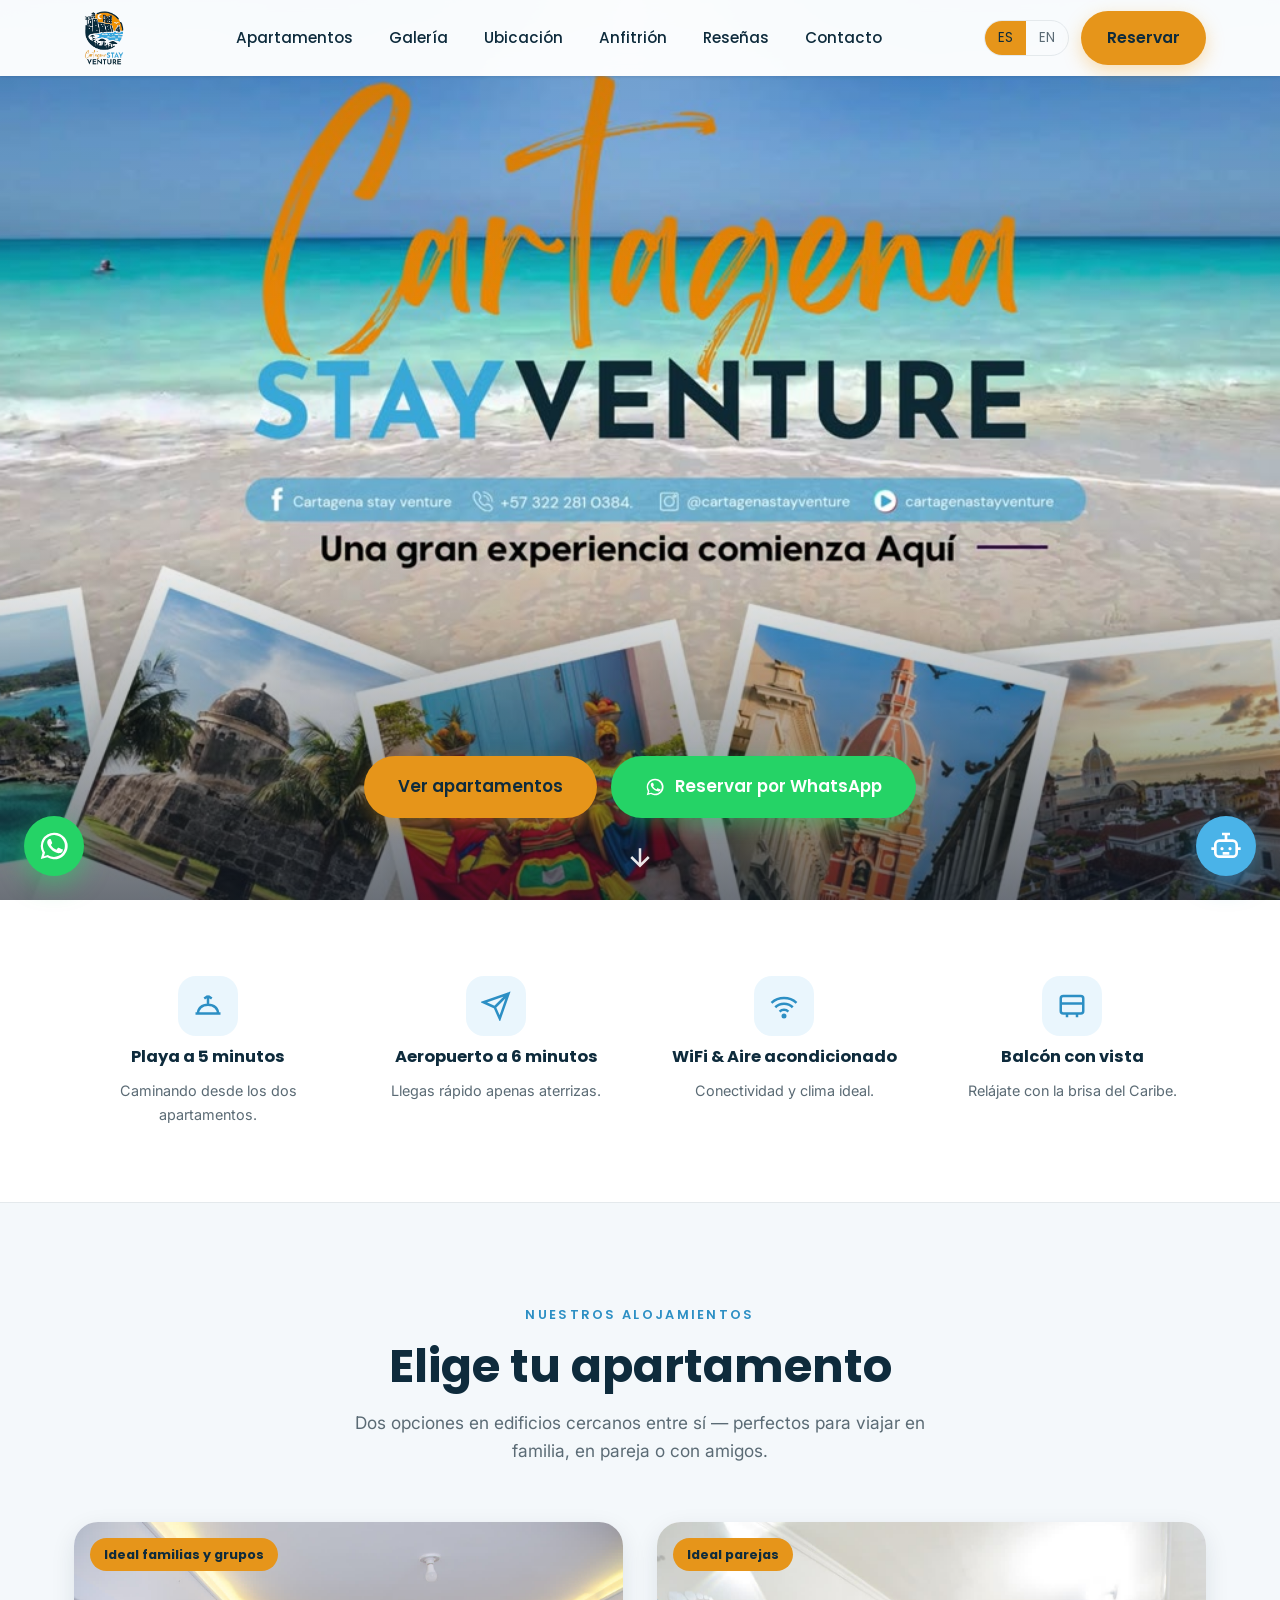
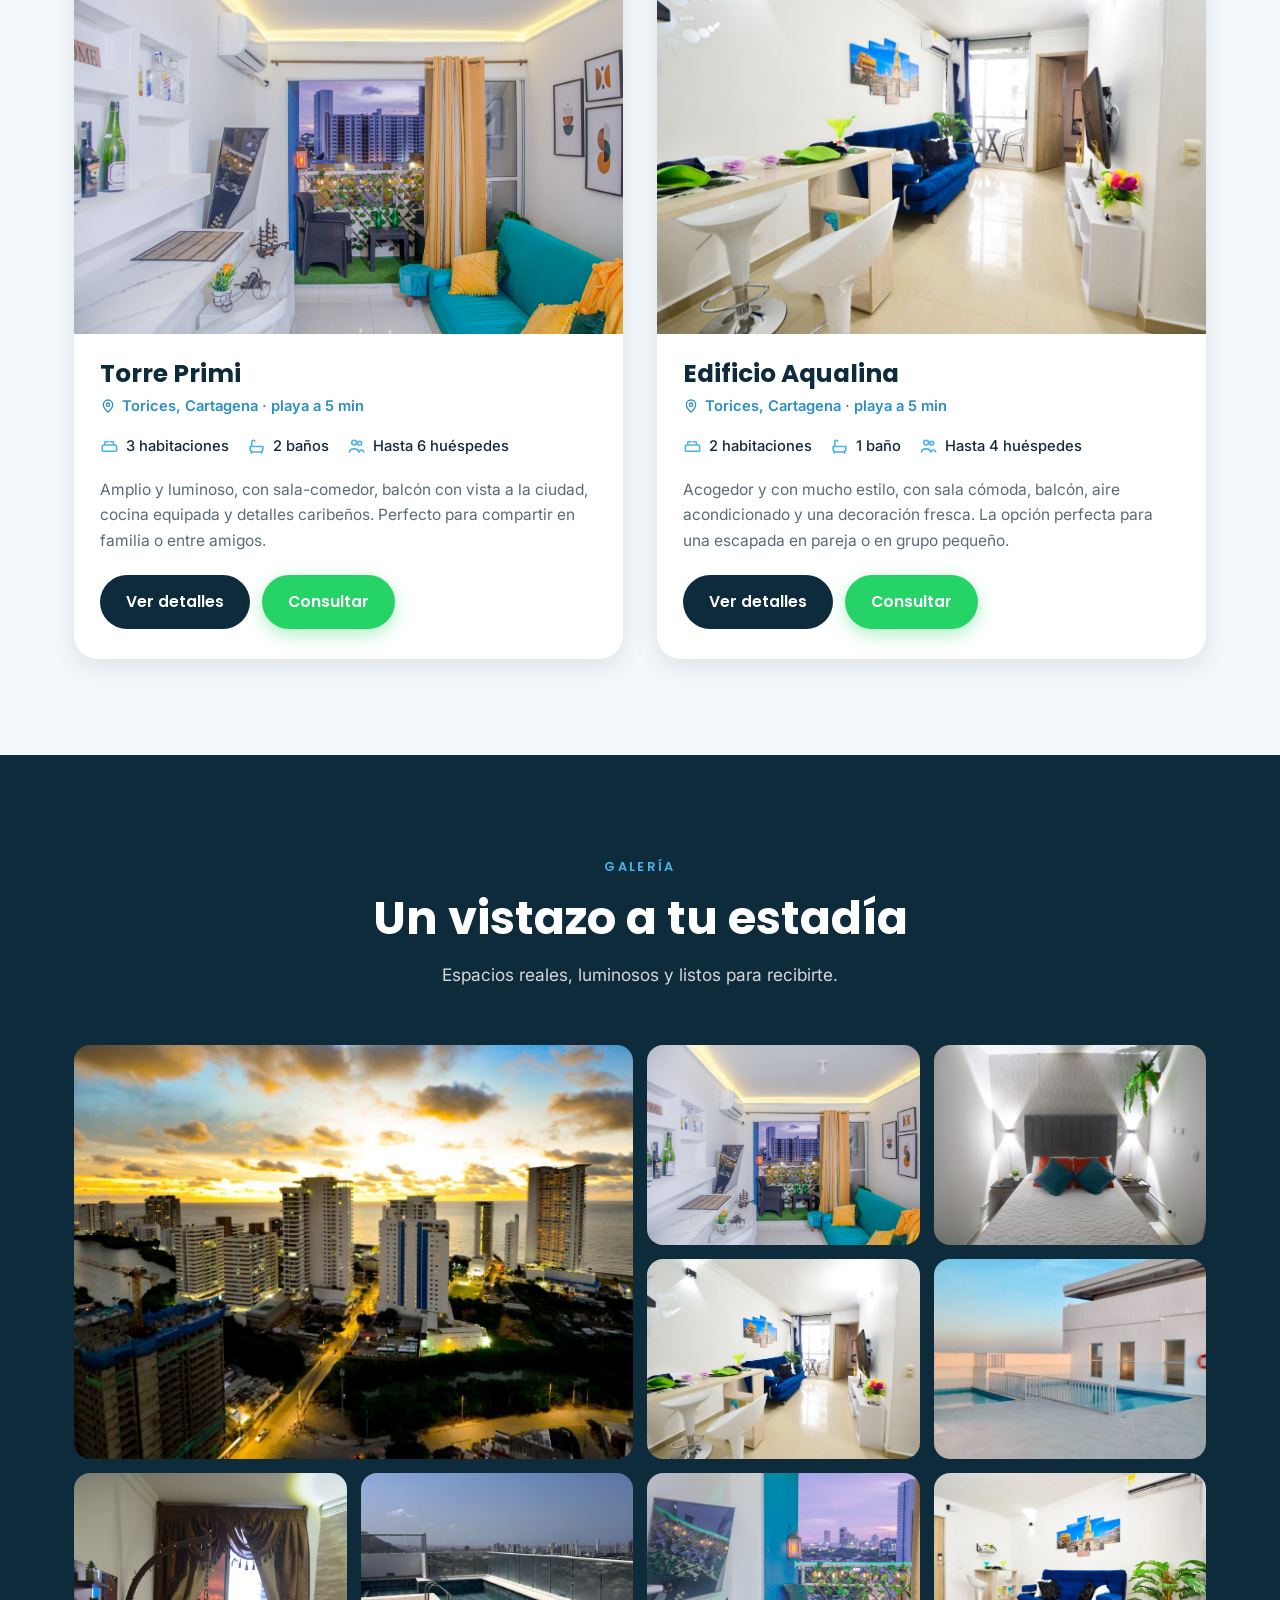
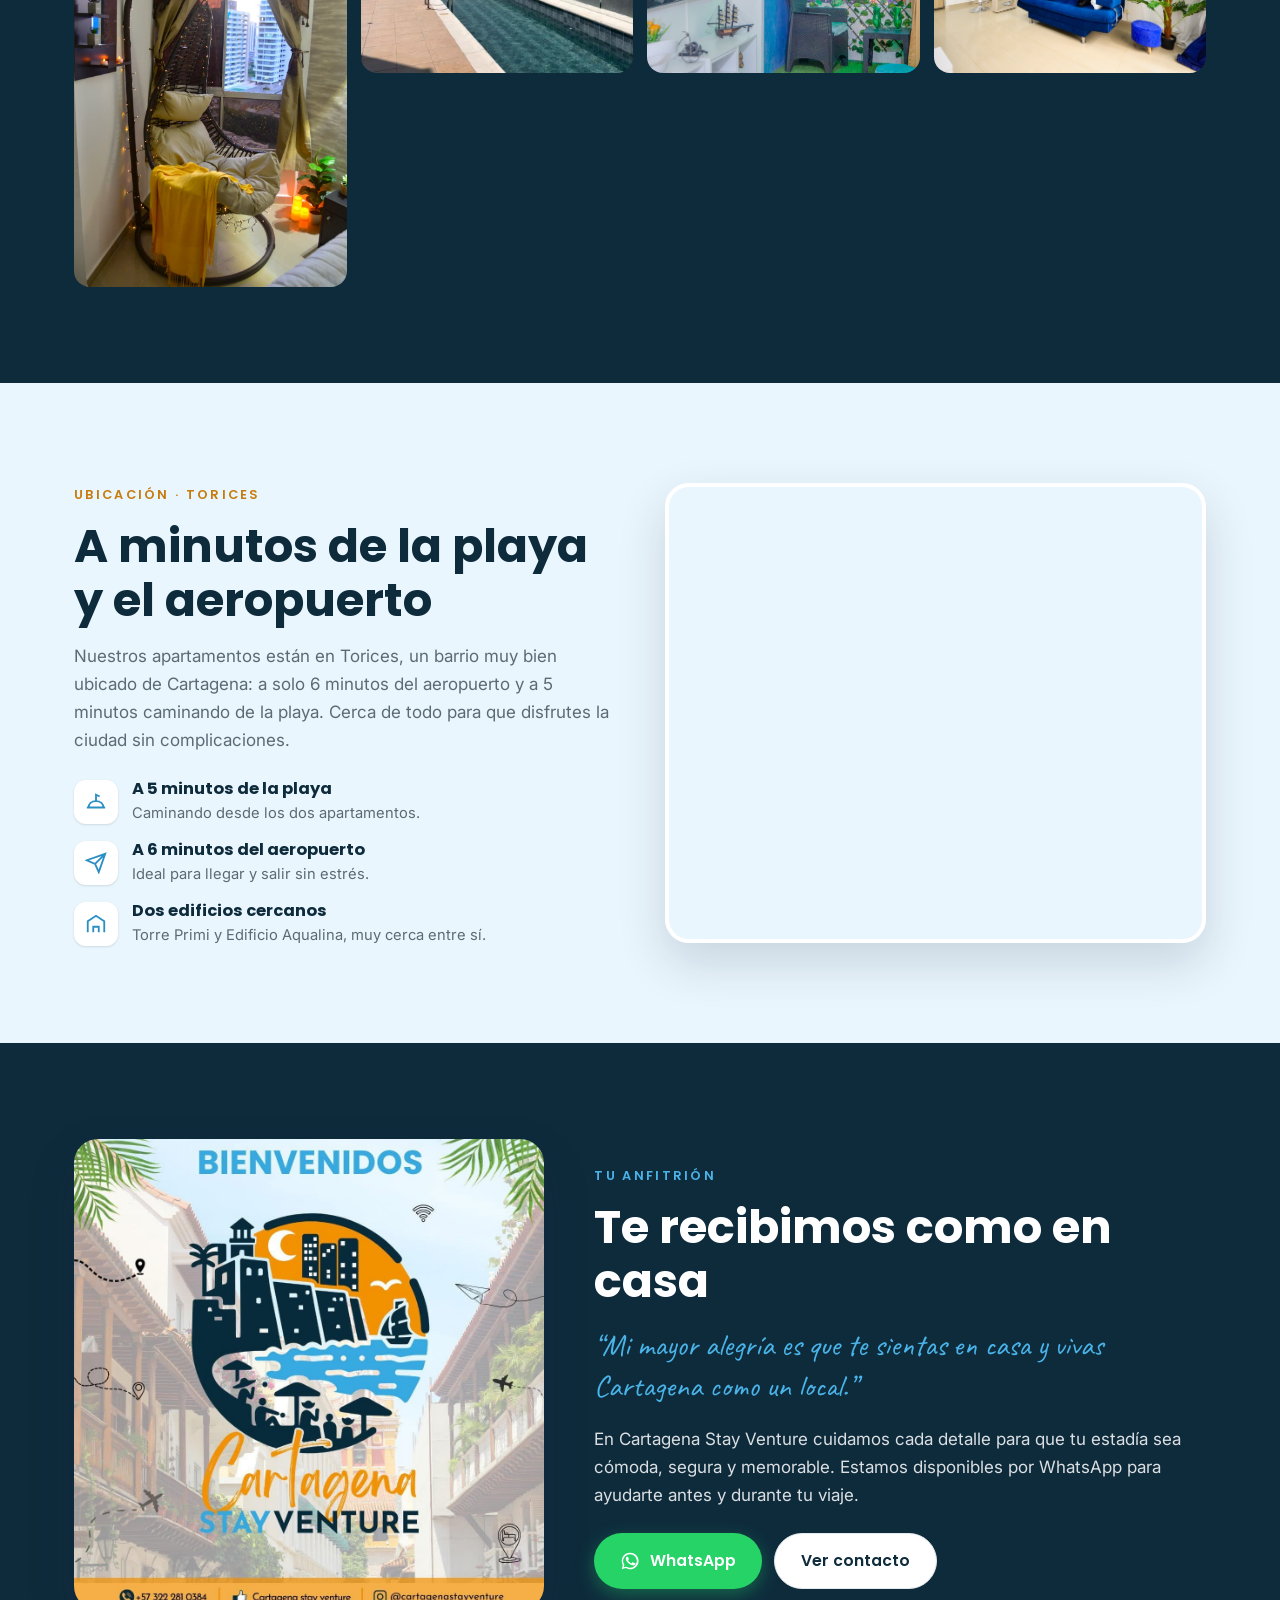
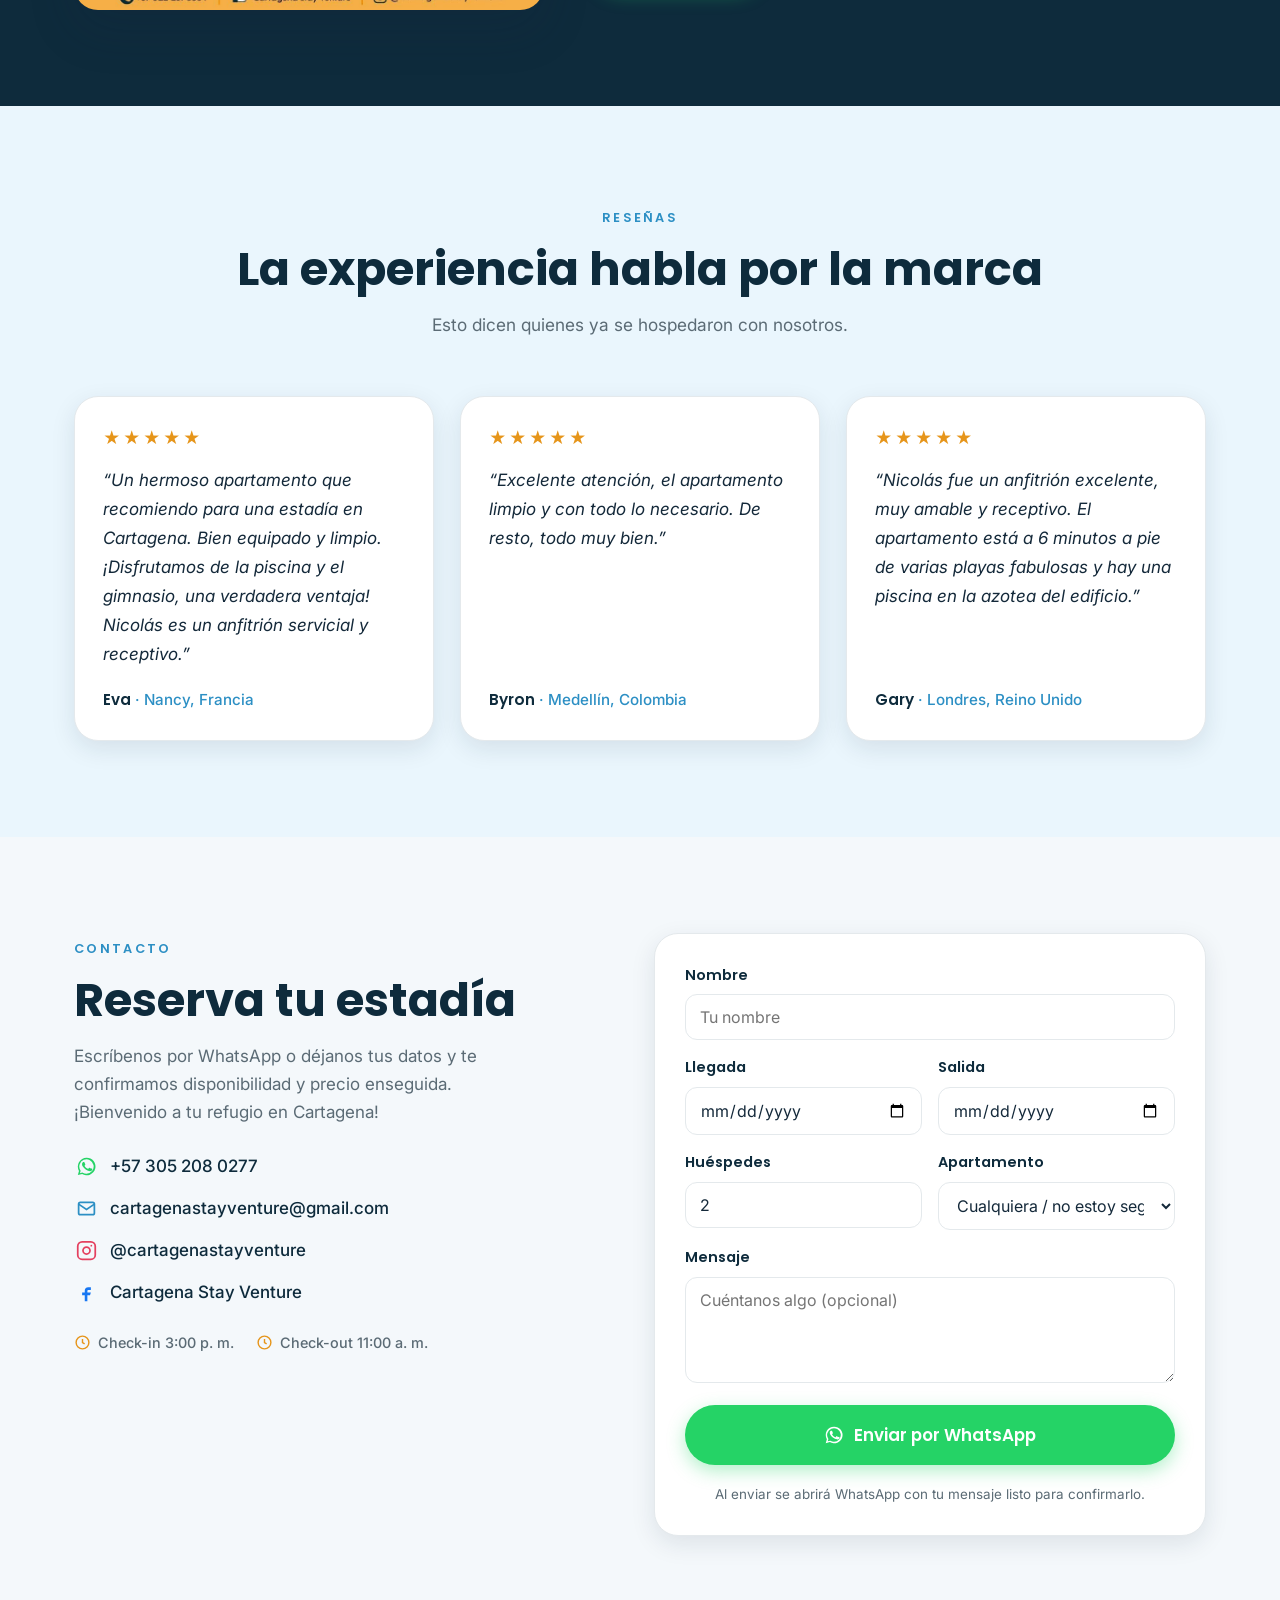
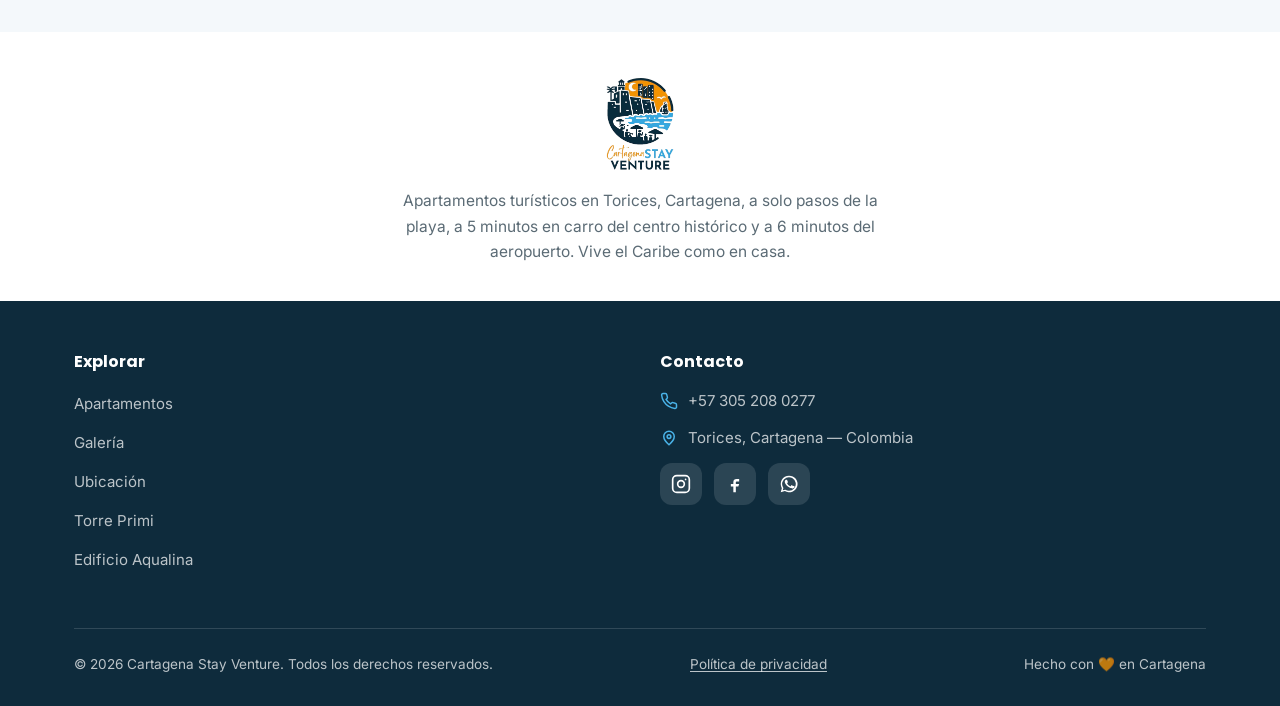
==== index.html @ e450a33a "Footer: texto de marca actualizado - "a solo pasos de la playa" (antes "a 5 minutos de la playa"). -" ====
<!DOCTYPE html>
<html lang="es">
<head>
  <meta charset="UTF-8" />
  <meta name="viewport" content="width=device-width, initial-scale=1.0" />
  <title>Cartagena Stay Venture · Apartamentos en Torices, Cartagena</title>
  <meta name="description" content="Apartamentos turísticos en Torices, Cartagena, a 5 minutos de la playa y a 6 del aeropuerto. Reserva directa con Cartagena Stay Venture." />
  <link rel="icon" type="image/png" href="assets/img/logo.png" />
  <link rel="preconnect" href="https://fonts.googleapis.com" />
  <link rel="preconnect" href="https://fonts.gstatic.com" crossorigin />
  <link href="https://fonts.googleapis.com/css2?family=Poppins:wght@400;500;600;700;800&family=Inter:wght@400;500;600&family=Caveat:wght@600;700&display=swap" rel="stylesheet" />
  <link rel="stylesheet" href="assets/css/styles.css" />
</head>
<body>

  <!-- ============ HEADER ============ -->
  <header class="header">
    <div class="container header__inner">
      <a href="index.html" class="brand" aria-label="Cartagena Stay Venture">
        <img src="assets/img/logo.png" alt="Cartagena Stay Venture" />
      </a>

      <nav class="nav" aria-label="Principal">
        <a href="#apartamentos" data-es="Apartamentos" data-en="Apartments">Apartamentos</a>
        <a href="#galeria" data-es="Galería" data-en="Gallery">Galería</a>
        <a href="#ubicacion" data-es="Ubicación" data-en="Location">Ubicación</a>
        <a href="#anfitriona" data-es="Anfitrión" data-en="Host">Anfitrión</a>
        <a href="#resenas" data-es="Reseñas" data-en="Reviews">Reseñas</a>
        <a href="#contacto" data-es="Contacto" data-en="Contact">Contacto</a>
      </nav>

      <div class="header-actions">
        <div class="lang" role="group" aria-label="Idioma">
          <button data-lang="es">ES</button>
          <button data-lang="en">EN</button>
        </div>
        <a class="btn btn--primary" href="https://wa.me/573052080277?text=Hola%20Cartagena%20Stay%20Venture!%20Quiero%20informacion%20sobre%20disponibilidad%20y%20precios." target="_blank" rel="noopener" data-es="Reservar" data-en="Book now">Reservar</a>
        <button class="burger" aria-label="Menú"><span></span><span></span><span></span></button>
      </div>
    </div>
  </header>

  <!-- ============ HERO ============ -->
  <section class="hero" id="inicio">
    <div class="hero__bg">
      <video class="hero__video" autoplay muted loop playsinline preload="auto" poster="assets/img/hero-poster.jpg">
        <source src="assets/video/hero.mp4" type="video/mp4" />
      </video>
    </div>
    <div class="hero__overlay"></div>
    <div class="container hero__content">
      <h1 class="sr-only" data-es="Cartagena Stay Venture — apartamentos en Torices, Cartagena, a minutos de la playa y del aeropuerto" data-en="Cartagena Stay Venture — apartments in Torices, Cartagena, minutes from the beach and airport">Cartagena Stay Venture — apartamentos en Torices, Cartagena, a minutos de la playa y del aeropuerto</h1>
      <div class="hero__cta">
        <a class="btn btn--primary btn--lg" href="#apartamentos" data-es="Ver apartamentos" data-en="See apartments">Ver apartamentos</a>
        <a class="btn btn--wa btn--lg" href="https://wa.me/573052080277?text=Hola%20Cartagena%20Stay%20Venture!%20Quiero%20informacion%20sobre%20disponibilidad%20y%20precios." target="_blank" rel="noopener">
          <svg viewBox="0 0 24 24" fill="currentColor"><path d="M12 2a10 10 0 0 0-8.6 15l-1.3 4.8 4.9-1.3A10 10 0 1 0 12 2zm0 18.2c-1.5 0-3-.4-4.3-1.2l-.3-.2-2.9.8.8-2.8-.2-.3A8.2 8.2 0 1 1 12 20.2zM17.5 14.4c-.3-.2-1.7-.9-2-1-.3-.1-.5-.2-.6.1-.2.3-.7.9-.8 1.1-.2.2-.3.2-.6.1-1.6-.8-2.6-1.4-3.7-3.2-.3-.5.3-.5.8-1.5.1-.2 0-.3 0-.5s-.6-1.6-.9-2.2c-.2-.5-.4-.5-.6-.5h-.5c-.2 0-.5.1-.7.3-.3.3-1 .9-1 2.3s1 2.7 1.2 2.9c.1.2 2 3.1 5 4.3 1.8.8 2.5.8 3.4.7.5-.1 1.7-.7 1.9-1.4.2-.6.2-1.2.2-1.3-.1-.2-.3-.3-.6-.4z"/></svg>
          <span data-es="Reservar por WhatsApp" data-en="Book on WhatsApp">Reservar por WhatsApp</span></a>
      </div>
    </div>
    <a href="#experiencia" class="hero__scroll" aria-label="Bajar">
      <svg viewBox="0 0 24 24" width="30" height="30" fill="none" stroke="currentColor" stroke-width="2"><path d="M12 5v14M19 12l-7 7-7-7"/></svg>
    </a>
  </section>

  <!-- ============ FEATURES ============ -->
  <section class="features section--tight" id="experiencia">
    <div class="container">
      <div class="features__grid">
        <div class="feature" data-reveal="left">
          <div class="feature__icon"><svg viewBox="0 0 24 24" fill="none" stroke="currentColor" stroke-width="2"><path d="M2 18h20M4 18c0-4 3-7 8-7s8 3 8 7M12 11V4M12 4l3 2M12 4L9 6"/></svg></div>
          <h3 data-es="Playa a 5 minutos" data-en="Beach in 5 minutes">Playa a 5 minutos</h3>
          <p data-es="Caminando desde los dos apartamentos." data-en="Walking from both apartments.">Caminando desde los dos apartamentos.</p>
        </div>
        <div class="feature" data-reveal="right">
          <div class="feature__icon"><svg viewBox="0 0 24 24" fill="none" stroke="currentColor" stroke-width="2"><path d="M22 2 11 13M22 2l-7 20-4-9-9-4 20-7z"/></svg></div>
          <h3 data-es="Aeropuerto a 6 minutos" data-en="Airport in 6 minutes">Aeropuerto a 6 minutos</h3>
          <p data-es="Llegas rápido apenas aterrizas." data-en="Get here fast as soon as you land.">Llegas rápido apenas aterrizas.</p>
        </div>
        <div class="feature" data-reveal="left">
          <div class="feature__icon"><svg viewBox="0 0 24 24" fill="none" stroke="currentColor" stroke-width="2"><path d="M5 13a10 10 0 0 1 14 0M8.5 16.5a5 5 0 0 1 7 0M2 9.5a15 15 0 0 1 20 0"/><circle cx="12" cy="20" r="1" fill="currentColor"/></svg></div>
          <h3 data-es="WiFi & Aire acondicionado" data-en="WiFi & Air conditioning">WiFi & Aire acondicionado</h3>
          <p data-es="Conectividad y clima ideal." data-en="Fast internet and cool comfort.">Conectividad y clima ideal.</p>
        </div>
        <div class="feature" data-reveal="right">
          <div class="feature__icon"><svg viewBox="0 0 24 24" fill="none" stroke="currentColor" stroke-width="2"><rect x="3" y="4" width="18" height="14" rx="2"/><path d="M3 10h18M8 18v3M16 18v3"/></svg></div>
          <h3 data-es="Balcón con vista" data-en="Balcony with a view">Balcón con vista</h3>
          <p data-es="Relájate con la brisa del Caribe." data-en="Relax with the Caribbean breeze.">Relájate con la brisa del Caribe.</p>
        </div>
      </div>
    </div>
  </section>

  <!-- ============ APARTMENTS ============ -->
  <section class="apartments section" id="apartamentos">
    <div class="container">
      <div class="section-head center" data-reveal>
        <span class="eyebrow" data-es="Nuestros alojamientos" data-en="Our stays">Nuestros alojamientos</span>
        <h2 class="section-title" data-es="Elige tu apartamento" data-en="Choose your apartment">Elige tu apartamento</h2>
        <p class="section-sub" data-es="Dos opciones en edificios cercanos entre sí — perfectos para viajar en familia, en pareja o con amigos." data-en="Two options in nearby buildings — perfect for families, couples or groups of friends.">Dos opciones en edificios cercanos entre sí — perfectos para viajar en familia, en pareja o con amigos.</p>
      </div>

      <div class="apts-grid">
        <!-- Apartment 1 -->
        <article class="apt-card" data-reveal="left">
          <div class="apt-card__media">
            <span class="apt-card__tag" data-es="Ideal familias y grupos" data-en="Great for families & groups">Ideal familias y grupos</span>
            <img src="assets/img/primi/primi-04.jpg" alt="Torre Primi - sala" />
          </div>
          <div class="apt-card__body">
            <h3>Torre Primi</h3>
            <div class="apt-card__loc"><svg viewBox="0 0 24 24" fill="none" stroke="currentColor" stroke-width="2"><path d="M12 21s-7-6-7-11a7 7 0 0 1 14 0c0 5-7 11-7 11z"/><circle cx="12" cy="10" r="2.5"/></svg><span data-es="Torices, Cartagena · playa a 5 min" data-en="Torices, Cartagena · beach 5 min">Torices, Cartagena · playa a 5 min</span></div>
            <div class="apt-card__specs">
              <span class="spec"><svg viewBox="0 0 24 24" fill="none" stroke="currentColor" stroke-width="2"><path d="M3 18v-6a2 2 0 0 1 2-2h14a2 2 0 0 1 2 2v6M3 18h18M6 10V7a1 1 0 0 1 1-1h4M17 10V7a1 1 0 0 0-1-1h-4"/></svg><span data-es="3 habitaciones" data-en="3 bedrooms">3 habitaciones</span></span>
              <span class="spec"><svg viewBox="0 0 24 24" fill="none" stroke="currentColor" stroke-width="2"><path d="M4 12h16v3a4 4 0 0 1-4 4H8a4 4 0 0 1-4-4v-3zM6 12V6a2 2 0 0 1 2-2 2 2 0 0 1 2 2M18 19l1 2M6 19l-1 2"/></svg><span data-es="2 baños" data-en="2 bathrooms">2 baños</span></span>
              <span class="spec"><svg viewBox="0 0 24 24" fill="none" stroke="currentColor" stroke-width="2"><circle cx="9" cy="7" r="3"/><circle cx="16" cy="8" r="2.5"/><path d="M3 20c0-3 2.5-5 6-5s6 2 6 5M15 20c0-2 1-3.5 3-3.5s3 1.5 3 3.5"/></svg><span data-es="Hasta 6 huéspedes" data-en="Up to 6 guests">Hasta 6 huéspedes</span></span>
            </div>
            <p class="apt-card__desc" data-es="Amplio y luminoso, con sala-comedor, balcón con vista a la ciudad, cocina equipada y detalles caribeños. Perfecto para compartir en familia o entre amigos." data-en="Spacious and bright, with living-dining area, balcony with city views, equipped kitchen and Caribbean touches. Perfect for families or friends.">Amplio y luminoso, con sala-comedor, balcón con vista a la ciudad, cocina equipada y detalles caribeños. Perfecto para compartir en familia o entre amigos.</p>
            <div class="apt-card__actions">
              <a class="btn btn--navy" href="apartamento-muralla.html" data-es="Ver detalles" data-en="View details">Ver detalles</a>
              <a class="btn btn--wa" href="https://wa.me/573052080277?text=Hola!%20Me%20interesa%20Torre%20Primi%20(3%20habitaciones)." target="_blank" rel="noopener" data-es="Consultar" data-en="Ask">Consultar</a>
            </div>
          </div>
        </article>

        <!-- Apartment 2 -->
        <article class="apt-card" data-reveal="right">
          <div class="apt-card__media">
            <span class="apt-card__tag" data-es="Ideal parejas" data-en="Great for couples">Ideal parejas</span>
            <img src="assets/img/aqualina/aqualina-03.jpg" alt="Edificio Aqualina - sala" />
          </div>
          <div class="apt-card__body">
            <h3>Edificio Aqualina</h3>
            <div class="apt-card__loc"><svg viewBox="0 0 24 24" fill="none" stroke="currentColor" stroke-width="2"><path d="M12 21s-7-6-7-11a7 7 0 0 1 14 0c0 5-7 11-7 11z"/><circle cx="12" cy="10" r="2.5"/></svg><span data-es="Torices, Cartagena · playa a 5 min" data-en="Torices, Cartagena · beach 5 min">Torices, Cartagena · playa a 5 min</span></div>
            <div class="apt-card__specs">
              <span class="spec"><svg viewBox="0 0 24 24" fill="none" stroke="currentColor" stroke-width="2"><path d="M3 18v-6a2 2 0 0 1 2-2h14a2 2 0 0 1 2 2v6M3 18h18M6 10V7a1 1 0 0 1 1-1h4M17 10V7a1 1 0 0 0-1-1h-4"/></svg><span data-es="2 habitaciones" data-en="2 bedrooms">2 habitaciones</span></span>
              <span class="spec"><svg viewBox="0 0 24 24" fill="none" stroke="currentColor" stroke-width="2"><path d="M4 12h16v3a4 4 0 0 1-4 4H8a4 4 0 0 1-4-4v-3zM6 12V6a2 2 0 0 1 2-2 2 2 0 0 1 2 2M18 19l1 2M6 19l-1 2"/></svg><span data-es="1 baño" data-en="1 bathroom">1 baño</span></span>
              <span class="spec"><svg viewBox="0 0 24 24" fill="none" stroke="currentColor" stroke-width="2"><circle cx="9" cy="7" r="3"/><circle cx="16" cy="8" r="2.5"/><path d="M3 20c0-3 2.5-5 6-5s6 2 6 5M15 20c0-2 1-3.5 3-3.5s3 1.5 3 3.5"/></svg><span data-es="Hasta 4 huéspedes" data-en="Up to 4 guests">Hasta 4 huéspedes</span></span>
            </div>
            <p class="apt-card__desc" data-es="Acogedor y con mucho estilo, con sala cómoda, balcón, aire acondicionado y una decoración fresca. La opción perfecta para una escapada en pareja o en grupo pequeño." data-en="Cozy and stylish, with a comfy living room, balcony, air conditioning and fresh decor. The perfect choice for a couple's getaway or small group.">Acogedor y con mucho estilo, con sala cómoda, balcón, aire acondicionado y una decoración fresca. La opción perfecta para una escapada en pareja o en grupo pequeño.</p>
            <div class="apt-card__actions">
              <a class="btn btn--navy" href="apartamento-brisa.html" data-es="Ver detalles" data-en="View details">Ver detalles</a>
              <a class="btn btn--wa" href="https://wa.me/573052080277?text=Hola!%20Me%20interesa%20el%20Edificio%20Aqualina%20(2%20habitaciones)." target="_blank" rel="noopener" data-es="Consultar" data-en="Ask">Consultar</a>
            </div>
          </div>
        </article>
      </div>
    </div>
  </section>

  <!-- ============ GALLERY ============ -->
  <section class="section section--dark" id="galeria" data-lightbox>
    <div class="container">
      <div class="section-head center" data-reveal>
        <span class="eyebrow" data-es="Galería" data-en="Gallery">Galería</span>
        <h2 class="section-title" data-es="Un vistazo a tu estadía" data-en="A glimpse of your stay">Un vistazo a tu estadía</h2>
        <p class="section-sub" data-es="Espacios reales, luminosos y listos para recibirte." data-en="Real, bright spaces ready to welcome you.">Espacios reales, luminosos y listos para recibirte.</p>
      </div>
      <div class="gallery__grid" data-reveal="zoom">
        <div class="gallery__item wide tall"><img src="assets/img/aqualina/aqualina-07.jpg" alt="Vista al atardecer sobre Cartagena" /></div>
        <div class="gallery__item"><img src="assets/img/primi/primi-04.jpg" alt="Sala-comedor de Torre Primi" /></div>
        <div class="gallery__item"><img src="assets/img/primi/primi-10.jpg" alt="Habitación de Torre Primi" /></div>
        <div class="gallery__item"><img src="assets/img/aqualina/aqualina-03.jpg" alt="Sala de Edificio Aqualina" /></div>
        <div class="gallery__item"><img src="assets/img/primi/primi-14.jpg" alt="Piscina en la azotea" /></div>
        <div class="gallery__item tall"><img src="assets/img/aqualina/aqualina-01.jpg" alt="Habitación con silla colgante" /></div>
        <div class="gallery__item"><img src="assets/img/aqualina/aqualina-14.jpg" alt="Piscina con vista a la ciudad" /></div>
        <div class="gallery__item"><img src="assets/img/primi/primi-02.jpg" alt="Sala con balcón y vista al atardecer" /></div>
        <div class="gallery__item"><img src="assets/img/aqualina/aqualina-11.jpg" alt="Sala con sofá azul de Edificio Aqualina" /></div>
      </div>
    </div>
  </section>

  <!-- ============ LOCATION ============ -->
  <section class="location section" id="ubicacion">
    <div class="container">
      <div class="location__grid">
        <div class="location__text" data-reveal="left">
          <span class="eyebrow" data-es="Ubicación · Torices" data-en="Location · Torices">Ubicación · Torices</span>
          <h2 class="section-title" data-es="A minutos de la playa y el aeropuerto" data-en="Minutes from the beach and the airport">A minutos de la playa y el aeropuerto</h2>
          <p data-es="Nuestros apartamentos están en Torices, un barrio muy bien ubicado de Cartagena: a solo 6 minutos del aeropuerto y a 5 minutos caminando de la playa. Cerca de todo para que disfrutes la ciudad sin complicaciones." data-en="Our apartments are in Torices, a well-located neighborhood of Cartagena: just 6 minutes from the airport and a 5-minute walk to the beach. Close to everything so you can enjoy the city with ease.">Nuestros apartamentos están en Torices, un barrio muy bien ubicado de Cartagena: a solo 6 minutos del aeropuerto y a 5 minutos caminando de la playa. Cerca de todo para que disfrutes la ciudad sin complicaciones.</p>
          <div class="location__list">
            <div class="loc-item">
              <div class="loc-item__icon"><svg viewBox="0 0 24 24" fill="none" stroke="currentColor" stroke-width="2"><path d="M2 18h20M4 18c0-4 3-7 8-7s8 3 8 7"/><path d="M12 11V4l4 2"/></svg></div>
              <div><h4 data-es="A 5 minutos de la playa" data-en="5 minutes to the beach">A 5 minutos de la playa</h4><p data-es="Caminando desde los dos apartamentos." data-en="Walking from both apartments.">Caminando desde los dos apartamentos.</p></div>
            </div>
            <div class="loc-item">
              <div class="loc-item__icon"><svg viewBox="0 0 24 24" fill="none" stroke="currentColor" stroke-width="2"><path d="M22 2 11 13M22 2l-7 20-4-9-9-4 20-7z"/></svg></div>
              <div><h4 data-es="A 6 minutos del aeropuerto" data-en="6 minutes from the airport">A 6 minutos del aeropuerto</h4><p data-es="Ideal para llegar y salir sin estrés." data-en="Great for stress-free arrivals and departures.">Ideal para llegar y salir sin estrés.</p></div>
            </div>
            <div class="loc-item">
              <div class="loc-item__icon"><svg viewBox="0 0 24 24" fill="none" stroke="currentColor" stroke-width="2"><path d="M3 21V9l9-6 9 6v12M9 21v-6h6v6"/></svg></div>
              <div><h4 data-es="Dos edificios cercanos" data-en="Two nearby buildings">Dos edificios cercanos</h4><p data-es="Torre Primi y Edificio Aqualina, muy cerca entre sí." data-en="Torre Primi and Edificio Aqualina, very close to each other.">Torre Primi y Edificio Aqualina, muy cerca entre sí.</p></div>
            </div>
          </div>
        </div>
        <div class="location__map" data-reveal="right">
          <iframe title="Mapa de Torices, Cartagena" src="https://www.google.com/maps?q=Torices+Cartagena+Colombia&z=15&output=embed" loading="lazy" referrerpolicy="no-referrer-when-downgrade"></iframe>
        </div>
      </div>
    </div>
  </section>

  <!-- ============ HOST ============ -->
  <section class="host section" id="anfitriona">
    <div class="container">
      <div class="host__grid">
        <div class="host__media" data-reveal="left"><img src="assets/img/bienvenidos.jpg" alt="Bienvenidos a Cartagena Stay Venture" /></div>
        <div data-reveal="right">
          <span class="eyebrow" data-es="Tu anfitrión" data-en="Your host">Tu anfitrión</span>
          <h2 class="section-title" data-es="Te recibimos como en casa" data-en="We welcome you like family">Te recibimos como en casa</h2>
          <blockquote data-es="“Mi mayor alegría es que te sientas en casa y vivas Cartagena como un local.”" data-en="“My greatest joy is for you to feel at home and live Cartagena like a local.”">“Mi mayor alegría es que te sientas en casa y vivas Cartagena como un local.”</blockquote>
          <p style="color:rgba(255,255,255,.85)" data-es="En Cartagena Stay Venture cuidamos cada detalle para que tu estadía sea cómoda, segura y memorable. Estamos disponibles por WhatsApp para ayudarte antes y durante tu viaje." data-en="At Cartagena Stay Venture we care for every detail so your stay is comfortable, safe and memorable. We're available on WhatsApp to help you before and during your trip.">En Cartagena Stay Venture cuidamos cada detalle para que tu estadía sea cómoda, segura y memorable. Estamos disponibles por WhatsApp para ayudarte antes y durante tu viaje.</p>
          <div style="display:flex;gap:12px;flex-wrap:wrap;margin-top:24px">
            <a class="btn btn--wa" href="https://wa.me/573052080277?text=Hola%20Cartagena%20Stay%20Venture!%20Tengo%20una%20consulta." target="_blank" rel="noopener">
              <svg viewBox="0 0 24 24" fill="currentColor"><path d="M17.5 14.4c-.3-.2-1.7-.9-2-1-.3-.1-.5-.2-.6.1-.2.3-.7.9-.8 1.1-.2.2-.3.2-.6.1-1.6-.8-2.6-1.4-3.7-3.2-.3-.5.3-.5.8-1.5.1-.2 0-.3 0-.5s-.6-1.6-.9-2.2c-.2-.5-.4-.5-.6-.5h-.5c-.2 0-.5.1-.7.3-.3.3-1 .9-1 2.3s1 2.7 1.2 2.9c.1.2 2 3.1 5 4.3 1.8.8 2.5.8 3.4.7.5-.1 1.7-.7 1.9-1.4.2-.6.2-1.2.2-1.3-.1-.2-.3-.3-.6-.4z"/><path d="M12 2a10 10 0 0 0-8.6 15l-1.3 4.8 4.9-1.3A10 10 0 1 0 12 2zm0 18.2c-1.5 0-3-.4-4.3-1.2l-.3-.2-2.9.8.8-2.8-.2-.3A8.2 8.2 0 1 1 12 20.2z"/></svg>
              WhatsApp</a>
            <a class="btn btn--outline" href="#contacto" data-es="Ver contacto" data-en="See contact">Ver contacto</a>
          </div>
        </div>
      </div>
    </div>
  </section>

  <!-- ============ RESEÑAS ============ -->
  <section class="reviews section" id="resenas">
    <div class="container">
      <div class="section-head center" data-reveal>
        <span class="eyebrow" data-es="Reseñas" data-en="Reviews">Reseñas</span>
        <h2 class="section-title" data-es="La experiencia habla por la marca" data-en="The experience speaks for the brand">La experiencia habla por la marca</h2>
        <p class="section-sub" data-es="Esto dicen quienes ya se hospedaron con nosotros." data-en="Here's what our past guests have to say.">Esto dicen quienes ya se hospedaron con nosotros.</p>
      </div>
      <div class="reviews__grid">
        <article class="review-card" data-reveal="left">
          <div class="review-card__stars" role="img" aria-label="5 de 5 estrellas">★★★★★</div>
          <p class="review-card__text" data-es="“Un hermoso apartamento que recomiendo para una estadía en Cartagena. Bien equipado y limpio. ¡Disfrutamos de la piscina y el gimnasio, una verdadera ventaja! Nicolás es un anfitrión servicial y receptivo.”" data-en="“A beautiful apartment I recommend for a stay in Cartagena. Well equipped and clean. We enjoyed the pool and the gym, a real plus! Nicolás is a helpful and attentive host.”">“Un hermoso apartamento que recomiendo para una estadía en Cartagena. Bien equipado y limpio. ¡Disfrutamos de la piscina y el gimnasio, una verdadera ventaja! Nicolás es un anfitrión servicial y receptivo.”</p>
          <p class="review-card__by"><span class="review-card__author">Eva</span> <span class="review-card__loc" data-es="· Nancy, Francia" data-en="· Nancy, France">· Nancy, Francia</span></p>
        </article>
        <article class="review-card" data-reveal>
          <div class="review-card__stars" role="img" aria-label="5 de 5 estrellas">★★★★★</div>
          <p class="review-card__text" data-es="“Excelente atención, el apartamento limpio y con todo lo necesario. De resto, todo muy bien.”" data-en="“Excellent service, the apartment was clean and had everything we needed. Overall, all very good.”">“Excelente atención, el apartamento limpio y con todo lo necesario. De resto, todo muy bien.”</p>
          <p class="review-card__by"><span class="review-card__author">Byron</span> <span class="review-card__loc" data-es="· Medellín, Colombia" data-en="· Medellín, Colombia">· Medellín, Colombia</span></p>
        </article>
        <article class="review-card" data-reveal="right">
          <div class="review-card__stars" role="img" aria-label="5 de 5 estrellas">★★★★★</div>
          <p class="review-card__text" data-es="“Nicolás fue un anfitrión excelente, muy amable y receptivo. El apartamento está a 6 minutos a pie de varias playas fabulosas y hay una piscina en la azotea del edificio.”" data-en="“Nicolás was an excellent host, very kind and responsive. The apartment is a 6-minute walk from several fabulous beaches and there's a pool on the building's rooftop.”">“Nicolás fue un anfitrión excelente, muy amable y receptivo. El apartamento está a 6 minutos a pie de varias playas fabulosas y hay una piscina en la azotea del edificio.”</p>
          <p class="review-card__by"><span class="review-card__author">Gary</span> <span class="review-card__loc" data-es="· Londres, Reino Unido" data-en="· London, United Kingdom">· Londres, Reino Unido</span></p>
        </article>
      </div>
    </div>
  </section>

  <!-- ============ RESERVA (formulario) ============ -->
  <section class="reserva section" id="contacto">
    <div class="container">
      <div class="reserva__grid">
        <div class="reserva__info" data-reveal="left">
          <span class="eyebrow" data-es="Contacto" data-en="Contact">Contacto</span>
          <h2 class="section-title" data-es="Reserva tu estadía" data-en="Book your stay">Reserva tu estadía</h2>
          <p class="reserva__lead" data-es="Escríbenos por WhatsApp o déjanos tus datos y te confirmamos disponibilidad y precio enseguida. ¡Bienvenido a tu refugio en Cartagena!" data-en="Message us on WhatsApp or leave your details and we'll confirm availability and price right away. Welcome to your home in Cartagena!">Escríbenos por WhatsApp o déjanos tus datos y te confirmamos disponibilidad y precio enseguida. ¡Bienvenido a tu refugio en Cartagena!</p>
          <ul class="reserva__contact">
            <li><span class="reserva__ic" style="color:var(--whatsapp)"><svg viewBox="0 0 24 24" fill="currentColor"><path d="M12 2a10 10 0 0 0-8.6 15l-1.3 4.8 4.9-1.3A10 10 0 1 0 12 2zm0 18.2c-1.5 0-3-.4-4.3-1.2l-.3-.2-2.9.8.8-2.8-.2-.3A8.2 8.2 0 1 1 12 20.2zM17.5 14.4c-.3-.2-1.7-.9-2-1-.3-.1-.5-.2-.6.1-.2.3-.7.9-.8 1.1-.2.2-.3.2-.6.1-1.6-.8-2.6-1.4-3.7-3.2-.3-.5.3-.5.8-1.5.1-.2 0-.3 0-.5s-.6-1.6-.9-2.2c-.2-.5-.4-.5-.6-.5h-.5c-.2 0-.5.1-.7.3-.3.3-1 .9-1 2.3s1 2.7 1.2 2.9c.1.2 2 3.1 5 4.3 1.8.8 2.5.8 3.4.7.5-.1 1.7-.7 1.9-1.4.2-.6.2-1.2.2-1.3-.1-.2-.3-.3-.6-.4z"/></svg></span><a href="https://wa.me/573052080277" target="_blank" rel="noopener">+57 305 208 0277</a></li>
            <li><span class="reserva__ic" style="color:var(--sky-600)"><svg viewBox="0 0 24 24" fill="none" stroke="currentColor" stroke-width="2"><rect x="3" y="5" width="18" height="14" rx="2"/><path d="m3 7 9 6 9-6"/></svg></span><a href="mailto:cartagenastayventure@gmail.com">cartagenastayventure@gmail.com</a></li>
            <li><span class="reserva__ic" style="color:#E4405F"><svg viewBox="0 0 24 24" fill="none" stroke="currentColor" stroke-width="2"><rect x="2" y="2" width="20" height="20" rx="5"/><circle cx="12" cy="12" r="4"/><circle cx="17.5" cy="6.5" r="1" fill="currentColor" stroke="none"/></svg></span><a href="https://instagram.com/cartagenastayventure" target="_blank" rel="noopener">@cartagenastayventure</a></li>
            <li><span class="reserva__ic" style="color:#1877F2"><svg viewBox="0 0 24 24" fill="currentColor"><path d="M14 9h3V6h-3a4 4 0 0 0-4 4v2H7v3h3v7h3v-7h3l1-3h-4v-2a1 1 0 0 1 1-1z"/></svg></span><a href="https://www.facebook.com/profile.php?id=61564888934200" target="_blank" rel="noopener">Cartagena Stay Venture</a></li>
          </ul>
          <div class="reserva__times">
            <span><svg viewBox="0 0 24 24" fill="none" stroke="currentColor" stroke-width="2"><circle cx="12" cy="12" r="9"/><path d="M12 7v5l3 2"/></svg><span data-es="Check-in 3:00 p. m." data-en="Check-in 3:00 p.m.">Check-in 3:00 p. m.</span></span>
            <span><svg viewBox="0 0 24 24" fill="none" stroke="currentColor" stroke-width="2"><circle cx="12" cy="12" r="9"/><path d="M12 7v5l3 2"/></svg><span data-es="Check-out 11:00 a. m." data-en="Check-out 11:00 a.m.">Check-out 11:00 a. m.</span></span>
          </div>
        </div>

        <form class="reserva__form" id="booking-form" data-reveal="right">
          <div class="field">
            <label for="bf-nombre" data-es="Nombre" data-en="Name">Nombre</label>
            <input id="bf-nombre" type="text" autocomplete="name" data-attr="placeholder" data-es="Tu nombre" data-en="Your name" placeholder="Tu nombre" />
          </div>
          <div class="field-row">
            <div class="field">
              <label for="bf-llegada" data-es="Llegada" data-en="Check-in">Llegada</label>
              <input id="bf-llegada" type="date" />
            </div>
            <div class="field">
              <label for="bf-salida" data-es="Salida" data-en="Check-out">Salida</label>
              <input id="bf-salida" type="date" />
            </div>
          </div>
          <div class="field-row">
            <div class="field">
              <label for="bf-huespedes" data-es="Huéspedes" data-en="Guests">Huéspedes</label>
              <input id="bf-huespedes" type="number" min="1" max="12" value="2" />
            </div>
            <div class="field">
              <label for="bf-apto" data-es="Apartamento" data-en="Apartment">Apartamento</label>
              <select id="bf-apto">
                <option value="Cualquiera / no estoy seguro" data-es="Cualquiera / no estoy seguro" data-en="Any / not sure">Cualquiera / no estoy seguro</option>
                <option value="Torre Primi (3 hab)">Torre Primi (3 hab)</option>
                <option value="Edificio Aqualina (2 hab)">Edificio Aqualina (2 hab)</option>
              </select>
            </div>
          </div>
          <div class="field">
            <label for="bf-mensaje" data-es="Mensaje" data-en="Message">Mensaje</label>
            <textarea id="bf-mensaje" rows="4" data-attr="placeholder" data-es="Cuéntanos algo (opcional)" data-en="Tell us something (optional)" placeholder="Cuéntanos algo (opcional)"></textarea>
          </div>
          <button type="submit" class="btn btn--wa btn--block btn--lg">
            <svg viewBox="0 0 24 24" fill="currentColor"><path d="M12 2a10 10 0 0 0-8.6 15l-1.3 4.8 4.9-1.3A10 10 0 1 0 12 2zm0 18.2c-1.5 0-3-.4-4.3-1.2l-.3-.2-2.9.8.8-2.8-.2-.3A8.2 8.2 0 1 1 12 20.2zM17.5 14.4c-.3-.2-1.7-.9-2-1-.3-.1-.5-.2-.6.1-.2.3-.7.9-.8 1.1-.2.2-.3.2-.6.1-1.6-.8-2.6-1.4-3.7-3.2-.3-.5.3-.5.8-1.5.1-.2 0-.3 0-.5s-.6-1.6-.9-2.2c-.2-.5-.4-.5-.6-.5h-.5c-.2 0-.5.1-.7.3-.3.3-1 .9-1 2.3s1 2.7 1.2 2.9c.1.2 2 3.1 5 4.3 1.8.8 2.5.8 3.4.7.5-.1 1.7-.7 1.9-1.4.2-.6.2-1.2.2-1.3-.1-.2-.3-.3-.6-.4z"/></svg>
            <span data-es="Enviar por WhatsApp" data-en="Send via WhatsApp">Enviar por WhatsApp</span></button>
          <p class="reserva__note" data-es="Al enviar se abrirá WhatsApp con tu mensaje listo para confirmarlo." data-en="On send, WhatsApp opens with your message ready to confirm.">Al enviar se abrirá WhatsApp con tu mensaje listo para confirmarlo.</p>
        </form>
      </div>
    </div>
  </section>

  <!-- ============ FOOTER ============ -->
  <footer class="footer">
    <div class="footer__top">
      <div class="container">
        <div class="footer__brand">
          <img src="assets/img/logo.png" alt="Cartagena Stay Venture" />
          <p data-es="Apartamentos turísticos en Torices, Cartagena, a solo pasos de la playa, a 5 minutos en carro del centro histórico y a 6 minutos del aeropuerto. Vive el Caribe como en casa." data-en="Vacation apartments in Torices, Cartagena, just steps from the beach, a 5-minute drive from the historic center and 6 minutes from the airport. Experience the Caribbean like home.">Apartamentos turísticos en Torices, Cartagena, a solo pasos de la playa, a 5 minutos en carro del centro histórico y a 6 minutos del aeropuerto. Vive el Caribe como en casa.</p>
        </div>
      </div>
    </div>
    <div class="container">
      <div class="footer__grid">
        <div>
          <h4 data-es="Explorar" data-en="Explore">Explorar</h4>
          <ul class="footer__links">
            <li><a href="#apartamentos" data-es="Apartamentos" data-en="Apartments">Apartamentos</a></li>
            <li><a href="#galeria" data-es="Galería" data-en="Gallery">Galería</a></li>
            <li><a href="#ubicacion" data-es="Ubicación" data-en="Location">Ubicación</a></li>
            <li><a href="apartamento-muralla.html">Torre Primi</a></li>
            <li><a href="apartamento-brisa.html">Edificio Aqualina</a></li>
          </ul>
        </div>
        <div>
          <h4 data-es="Contacto" data-en="Contact">Contacto</h4>
          <ul class="footer__contact">
            <li><svg viewBox="0 0 24 24" fill="none" stroke="currentColor" stroke-width="2"><path d="M22 16.9v3a2 2 0 0 1-2.2 2 19.8 19.8 0 0 1-8.6-3 19.5 19.5 0 0 1-6-6 19.8 19.8 0 0 1-3-8.6A2 2 0 0 1 4.1 2h3a2 2 0 0 1 2 1.7c.1 1 .4 1.9.7 2.8a2 2 0 0 1-.5 2.1L8.1 9.9a16 16 0 0 0 6 6l1.3-1.2a2 2 0 0 1 2.1-.5c.9.3 1.8.6 2.8.7a2 2 0 0 1 1.7 2z"/></svg><a href="https://wa.me/573052080277" target="_blank" rel="noopener">+57 305 208 0277</a></li>
            <li><svg viewBox="0 0 24 24" fill="none" stroke="currentColor" stroke-width="2"><path d="M12 21s-7-6-7-11a7 7 0 0 1 14 0c0 5-7 11-7 11z"/><circle cx="12" cy="10" r="2.5"/></svg><span data-es="Torices, Cartagena — Colombia" data-en="Torices, Cartagena — Colombia">Torices, Cartagena — Colombia</span></li>
          </ul>
          <div class="socials">
            <a href="https://instagram.com/cartagenastayventure" target="_blank" rel="noopener" aria-label="Instagram"><svg viewBox="0 0 24 24" fill="none" stroke="currentColor" stroke-width="2"><rect x="2" y="2" width="20" height="20" rx="5"/><circle cx="12" cy="12" r="4"/><circle cx="17.5" cy="6.5" r="1" fill="currentColor" stroke="none"/></svg></a>
            <a href="https://www.facebook.com/profile.php?id=61564888934200" target="_blank" rel="noopener" aria-label="Facebook"><svg viewBox="0 0 24 24" fill="currentColor"><path d="M14 9h3V6h-3a4 4 0 0 0-4 4v2H7v3h3v7h3v-7h3l1-3h-4v-2a1 1 0 0 1 1-1z"/></svg></a>
            <a href="https://wa.me/573052080277" target="_blank" rel="noopener" aria-label="WhatsApp"><svg viewBox="0 0 24 24" fill="currentColor"><path d="M12 2a10 10 0 0 0-8.6 15l-1.3 4.8 4.9-1.3A10 10 0 1 0 12 2zm0 18.2c-1.5 0-3-.4-4.3-1.2l-.3-.2-2.9.8.8-2.8-.2-.3A8.2 8.2 0 1 1 12 20.2zM17.5 14.4c-.3-.2-1.7-.9-2-1-.3-.1-.5-.2-.6.1-.2.3-.7.9-.8 1.1-.2.2-.3.2-.6.1-1.6-.8-2.6-1.4-3.7-3.2-.3-.5.3-.5.8-1.5.1-.2 0-.3 0-.5s-.6-1.6-.9-2.2c-.2-.5-.4-.5-.6-.5h-.5c-.2 0-.5.1-.7.3-.3.3-1 .9-1 2.3s1 2.7 1.2 2.9c.1.2 2 3.1 5 4.3 1.8.8 2.5.8 3.4.7.5-.1 1.7-.7 1.9-1.4.2-.6.2-1.2.2-1.3-.1-.2-.3-.3-.6-.4z"/></svg></a>
          </div>
        </div>
      </div>
      <div class="footer__bottom">
        <span>© <span id="year">2026</span> Cartagena Stay Venture. <span data-es="Todos los derechos reservados." data-en="All rights reserved.">Todos los derechos reservados.</span></span>
        <a href="politica-privacidad.html" style="color:inherit;text-decoration:underline;text-underline-offset:2px" data-es="Política de privacidad" data-en="Privacy policy">Política de privacidad</a>
        <span data-es="Hecho con 🧡 en Cartagena" data-en="Made with 🧡 in Cartagena">Hecho con 🧡 en Cartagena</span>
      </div>
    </div>
  </footer>

  <!-- Floating WhatsApp -->
  <a class="wa-float" href="https://wa.me/573052080277?text=Hola%20Cartagena%20Stay%20Venture!%20Quiero%20informacion." target="_blank" rel="noopener" aria-label="WhatsApp">
    <svg viewBox="0 0 24 24" fill="currentColor"><path d="M12 2a10 10 0 0 0-8.6 15l-1.3 4.8 4.9-1.3A10 10 0 1 0 12 2zm0 18.2c-1.5 0-3-.4-4.3-1.2l-.3-.2-2.9.8.8-2.8-.2-.3A8.2 8.2 0 1 1 12 20.2zM17.5 14.4c-.3-.2-1.7-.9-2-1-.3-.1-.5-.2-.6.1-.2.3-.7.9-.8 1.1-.2.2-.3.2-.6.1-1.6-.8-2.6-1.4-3.7-3.2-.3-.5.3-.5.8-1.5.1-.2 0-.3 0-.5s-.6-1.6-.9-2.2c-.2-.5-.4-.5-.6-.5h-.5c-.2 0-.5.1-.7.3-.3.3-1 .9-1 2.3s1 2.7 1.2 2.9c.1.2 2 3.1 5 4.3 1.8.8 2.5.8 3.4.7.5-.1 1.7-.7 1.9-1.4.2-.6.2-1.2.2-1.3-.1-.2-.3-.3-.6-.4z"/></svg>
  </a>

  <!-- Lightbox -->
  <div class="lightbox">
    <button class="lightbox__close" aria-label="Cerrar"><svg viewBox="0 0 24 24" fill="none" stroke="currentColor" stroke-width="2"><path d="M18 6 6 18M6 6l12 12"/></svg></button>
    <button class="lightbox__nav prev" aria-label="Anterior"><svg viewBox="0 0 24 24" fill="none" stroke="currentColor" stroke-width="2"><path d="M15 18l-6-6 6-6"/></svg></button>
    <img src="" alt="" />
    <button class="lightbox__nav next" aria-label="Siguiente"><svg viewBox="0 0 24 24" fill="none" stroke="currentColor" stroke-width="2"><path d="M9 18l6-6-6-6"/></svg></button>
  </div>

  <script defer src="assets/js/main.js"></script>

  <!-- Botón flotante: Asistente IA (respaldo si la burbuja nativa no carga) -->
  <a class="ai-float" href="https://app.relevanceai.com/agents/bcbe5a/86743503-8dd4-4f3e-90de-b4a9677a89e0/46ce3a86-3ef4-45c9-a05d-d14636642556/embed-chat?hide_tool_steps=false&hide_file_uploads=false&hide_conversation_list=false&bubble_style=agent&primary_color=%234AB3E8&bubble_icon=pd%2Fchat&input_placeholder_text=Escribe+tu+mensaje...&hide_logo=false&hide_description=false" target="_blank" rel="noopener" aria-label="Chatea con nuestro asistente" title="Chatea con nuestro asistente">
    <svg viewBox="0 0 24 24" fill="none" stroke="currentColor" stroke-width="2"><rect x="4" y="8" width="16" height="12" rx="3"/><path d="M12 8V4M9 3h6M2 13v2M22 13v2M9.5 17.5h5"/><circle cx="9" cy="14" r="1.2" fill="currentColor" stroke="none"/><circle cx="15" cy="14" r="1.2" fill="currentColor" stroke="none"/></svg>
  </a>

</body>
</html>
---- assets/css/styles.css ----
/* ==========================================================================
   Cartagena Stay Venture — Design System
   Paleta oficial del Brand Book:
   Azul marino #0E2B3C · Azul Caribe #4AB3E8 · Naranja atardecer #E6951A · Blanco #FFFFFF
   ========================================================================== */

:root {
  --navy:        #0E2B3C;   /* Azul marino oficial (base) */
  --navy-700:    #12384D;   /* Marino suave (fondos/hover) */
  --navy-600:    #1C4A63;   /* Navy claro para degradados */
  --sky:         #4AB3E8;   /* Azul Caribe oficial */
  --sky-600:     #2C8FC4;   /* Caribe más oscuro (texto/enlaces sobre claro) */
  --sky-100:     #EAF6FD;   /* Azul cielo muy claro (secciones suaves) */
  --orange:      #E6951A;   /* Naranja atardecer oficial (acción) */
  --orange-600:  #C67C0C;   /* Naranja hover */
  --orange-100:  #FBEACB;   /* Naranja suave */
  --sand:        #F4F8FB;   /* Fondo alterno frío muy claro */
  --cream:       #FFFFFF;   /* Blanco limpio */
  --ink:         #14293A;   /* Texto principal (casi marino) */
  --muted:       #5B6B75;   /* Gris texto secundario (brand) */
  --line:        #E4E9EC;   /* Borde / líneas (brand) */
  --white:       #FFFFFF;
  --whatsapp:    #25D366;

  --shadow-sm: 0 1px 3px rgba(22,36,63,.08), 0 1px 2px rgba(22,36,63,.06);
  --shadow-md: 0 8px 24px rgba(22,36,63,.10);
  --shadow-lg: 0 20px 48px rgba(22,36,63,.16);

  --radius:     16px;
  --radius-lg:  24px;
  --radius-pill: 999px;

  --container: 1180px;
  --font-head: 'Poppins', 'Segoe UI', system-ui, sans-serif;
  --font-body: 'Inter', 'Segoe UI', system-ui, sans-serif;
  --font-script: 'Caveat', cursive;

  --header-h: 76px;
}

/* ---------- Reset ---------- */
*, *::before, *::after { box-sizing: border-box; }
* { margin: 0; }
html { scroll-behavior: smooth; -webkit-text-size-adjust: 100%; }
body {
  font-family: var(--font-body);
  color: var(--ink);
  background: var(--cream);
  line-height: 1.65;
  font-size: 17px;
  -webkit-font-smoothing: antialiased;
  overflow-x: hidden;
}
img { max-width: 100%; display: block; }
a { color: inherit; text-decoration: none; }
ul { list-style: none; padding: 0; }
button { font-family: inherit; cursor: pointer; border: none; background: none; }
h1, h2, h3, h4 { font-family: var(--font-head); line-height: 1.15; color: var(--navy); font-weight: 700; }
section { scroll-margin-top: var(--header-h); }

/* ---------- Layout helpers ---------- */
.container { width: 100%; max-width: var(--container); margin: 0 auto; padding: 0 24px; }
.section { padding: 96px 0; }
.section--tight { padding: 64px 0; }
.center { text-align: center; }
.eyebrow {
  font-family: var(--font-head);
  font-weight: 600; font-size: .8rem; letter-spacing: .18em;
  text-transform: uppercase; color: var(--sky-600);
  display: inline-block; margin-bottom: 14px;
}
.section-title { font-size: clamp(1.9rem, 4vw, 2.9rem); margin-bottom: 16px; }
.section-sub { color: var(--muted); font-size: 1.08rem; max-width: 620px; margin: 0 auto; }
.section-head { margin-bottom: 56px; }

/* ---------- Dark (navy) sections ---------- */
.section--dark { background: var(--navy); color: #fff; }
.section--dark .eyebrow { color: var(--sky); }
.section--dark h1, .section--dark h2, .section--dark h3, .section--dark h4 { color: #fff; }
.section--dark .section-title { color: #fff; }
.section--dark .section-sub, .section--dark p { color: rgba(255,255,255,.82); }

/* ---------- Buttons ---------- */
.btn {
  display: inline-flex; align-items: center; gap: 10px;
  padding: 14px 26px; border-radius: var(--radius-pill);
  font-family: var(--font-head); font-weight: 600; font-size: .98rem;
  transition: transform .18s ease, box-shadow .18s ease, background .18s ease;
  white-space: nowrap;
}
.btn:hover { transform: translateY(-2px); }
.btn svg { width: 20px; height: 20px; }
.btn--primary { background: var(--orange); color: var(--navy); box-shadow: 0 6px 18px rgba(245,166,35,.35); }
.btn--primary:hover { background: var(--orange-600); }
.btn--navy { background: var(--navy); color: #fff; }
.btn--navy:hover { background: var(--navy-700); }
.btn--sky { background: var(--sky); color: #fff; box-shadow: 0 6px 18px rgba(46,155,214,.3); }
.btn--sky:hover { background: var(--sky-600); }
.btn--ghost { background: rgba(255,255,255,.14); color: #fff; border: 1.5px solid rgba(255,255,255,.5); backdrop-filter: blur(6px); }
.btn--ghost:hover { background: rgba(255,255,255,.24); }
.btn--wa { background: var(--whatsapp); color: #fff; box-shadow: 0 6px 18px rgba(37,211,102,.35); }
.btn--wa:hover { background: #1EBE5A; }
.btn--outline { border: 1.5px solid var(--line); color: var(--navy); background: #fff; }
.btn--outline:hover { border-color: var(--sky); color: var(--sky-600); }
.btn--lg { padding: 17px 34px; font-size: 1.05rem; }
.btn--block { width: 100%; justify-content: center; }

/* ==========================================================================
   Header / Nav
   ========================================================================== */
.header {
  position: fixed; top: 0; left: 0; right: 0; z-index: 100;
  height: var(--header-h);
  background: rgba(255,255,255,.97);
  box-shadow: var(--shadow-sm);
  backdrop-filter: blur(10px);
  transition: box-shadow .3s ease;
}
.header__inner { display: flex; align-items: center; justify-content: space-between; height: 100%; }
.brand { display: flex; align-items: center; gap: 12px; }
.brand img { height: 60px; width: auto; }
.brand__name { display: none; font-family: var(--font-head); font-weight: 700; font-size: 1.05rem; color: var(--navy); letter-spacing: .02em; }

.nav { display: flex; align-items: center; gap: 6px; }
.nav a {
  padding: 9px 15px; border-radius: var(--radius-pill);
  font-family: var(--font-head); font-weight: 500; font-size: .95rem;
  color: var(--navy); transition: background .2s, color .2s;
}
.nav a:hover { background: var(--sky-100); color: var(--sky-600); }

.header-actions { display: flex; align-items: center; gap: 12px; }

/* Language toggle */
.lang {
  display: inline-flex; align-items: center;
  border: 1.5px solid var(--line); border-radius: var(--radius-pill);
  overflow: hidden; font-family: var(--font-head); font-weight: 600; font-size: .82rem;
}
.lang button { padding: 7px 13px; color: var(--muted); transition: all .2s; }
.lang button.active { background: var(--orange); color: var(--navy); }

.header.scrolled { box-shadow: var(--shadow-md); }

/* Hamburger */
.burger { display: none; width: 44px; height: 44px; border-radius: 12px; position: relative; }
.burger span { position: absolute; left: 11px; right: 11px; height: 2.5px; background: var(--navy); border-radius: 2px; transition: .3s; }
.burger span:nth-child(1){ top: 15px; } .burger span:nth-child(2){ top: 21px; } .burger span:nth-child(3){ top: 27px; }
.burger.open span:nth-child(1){ top: 21px; transform: rotate(45deg); }
.burger.open span:nth-child(2){ opacity: 0; }
.burger.open span:nth-child(3){ top: 21px; transform: rotate(-45deg); }

/* ==========================================================================
   Hero
   ========================================================================== */
.hero {
  position: relative; min-height: 100vh; display: flex; align-items: flex-end; justify-content: center;
  text-align: center; color: #fff; padding: var(--header-h) 0 82px; overflow: hidden; background: var(--navy);
}
.hero__bg { position: absolute; inset: 0; z-index: 0; }
.hero__bg img { width: 100%; height: 100%; object-fit: cover; object-position: center 42%; }
.hero__video { width: 100%; height: 100%; object-fit: cover; display: block; }
.hero__overlay { position: absolute; inset: 0; z-index: 1; background: linear-gradient(180deg, rgba(16,24,38,.12) 0%, rgba(16,24,38,0) 35%, rgba(16,24,38,0) 58%, rgba(16,24,38,.62) 100%); }
.hero__content { position: relative; z-index: 2; max-width: 820px; padding: 0; }
.hero__logo-card { display: inline-block; margin-bottom: 22px; }
.hero__logo { width: min(320px, 66vw); height: auto; display: block; filter: drop-shadow(0 12px 26px rgba(22,36,63,.20)); }
.hero__badge {
  display: inline-flex; align-items: center; gap: 8px; margin-bottom: 20px;
  background: var(--orange-100); border: 1px solid rgba(245,166,35,.55);
  color: var(--orange-600); padding: 8px 16px; border-radius: var(--radius-pill);
  font-family: var(--font-head); font-weight: 600; font-size: .82rem; letter-spacing: .04em;
}
.hero h1 { color: var(--navy); font-size: clamp(2rem, 5vw, 3.5rem); line-height: 1.1; margin-bottom: 18px; }
.hero h1 .accent { color: var(--orange); }
.hero p { font-size: clamp(1.05rem, 2vw, 1.25rem); color: var(--ink); max-width: 560px; margin: 0 auto 30px; }
.hero__cta { display: flex; flex-wrap: wrap; gap: 14px; justify-content: center; }
.hero__scroll { position: absolute; z-index: 2; bottom: 20px; left: 50%; transform: translateX(-50%); color: rgba(255,255,255,.9); animation: bob 2s infinite; }
@keyframes bob { 0%,100%{ transform: translate(-50%,0);} 50%{ transform: translate(-50%,8px);} }

/* ==========================================================================
   Features strip
   ========================================================================== */
.features { background: var(--white); border-bottom: 1px solid var(--line); }
.features__grid { display: grid; grid-template-columns: repeat(4, 1fr); gap: 20px; }
.feature { display: flex; flex-direction: column; align-items: center; text-align: center; gap: 12px; padding: 12px; }
.feature__icon {
  width: 60px; height: 60px; border-radius: 18px; display: grid; place-items: center;
  background: var(--sky-100); color: var(--sky-600);
}
.feature__icon svg { width: 30px; height: 30px; }
.feature h3 { font-size: 1.02rem; }
.feature p { font-size: .9rem; color: var(--muted); }

/* ==========================================================================
   Apartments
   ========================================================================== */
.apartments { background: var(--sand); }
.apts-grid { display: grid; grid-template-columns: repeat(2, 1fr); gap: 34px; }
.apt-card {
  background: #fff; border-radius: var(--radius-lg); overflow: hidden;
  box-shadow: var(--shadow-md); transition: transform .25s ease, box-shadow .25s ease;
  display: flex; flex-direction: column;
}
.apt-card:hover { transform: translateY(-6px); box-shadow: var(--shadow-lg); }
.apt-card__media { position: relative; aspect-ratio: 4/3; overflow: hidden; }
.apt-card__media img { width: 100%; height: 100%; object-fit: cover; transition: transform .5s ease; }
.apt-card:hover .apt-card__media img { transform: scale(1.06); }
.apt-card__tag {
  position: absolute; top: 16px; left: 16px; background: var(--orange); color: var(--navy);
  font-family: var(--font-head); font-weight: 700; font-size: .8rem; padding: 6px 14px; border-radius: var(--radius-pill);
}
.apt-card__body { padding: 26px 26px 30px; display: flex; flex-direction: column; flex: 1; }
.apt-card__body h3 { font-size: 1.55rem; margin-bottom: 6px; }
.apt-card__loc { color: var(--sky-600); font-weight: 600; font-size: .92rem; display: flex; align-items: center; gap: 6px; margin-bottom: 16px; }
.apt-card__loc svg { width: 16px; height: 16px; }
.apt-card__specs { display: flex; gap: 18px; flex-wrap: wrap; margin-bottom: 18px; }
.spec { display: flex; align-items: center; gap: 7px; color: var(--ink); font-size: .92rem; font-weight: 500; }
.spec svg { width: 19px; height: 19px; color: var(--sky); }
.apt-card__desc { color: var(--muted); font-size: .97rem; margin-bottom: 22px; flex: 1; }
.apt-card__actions { display: flex; gap: 12px; }

/* ==========================================================================
   Gallery
   ========================================================================== */
.gallery__grid { display: grid; grid-template-columns: repeat(4, 1fr); grid-auto-rows: 200px; gap: 14px; }
.gallery__item { position: relative; overflow: hidden; border-radius: var(--radius); cursor: pointer; }
.gallery__item img { width: 100%; height: 100%; object-fit: cover; transition: transform .5s ease; }
.gallery__item:hover img { transform: scale(1.08); }
.gallery__item::after { content: ""; position: absolute; inset: 0; background: linear-gradient(180deg, transparent 60%, rgba(22,36,63,.35)); opacity: 0; transition: opacity .3s; }
.gallery__item:hover::after { opacity: 1; }
.gallery__item.tall { grid-row: span 2; }
.gallery__item.wide { grid-column: span 2; }

/* Lightbox */
.lightbox { position: fixed; inset: 0; z-index: 200; background: rgba(15,23,42,.92); display: none; align-items: center; justify-content: center; padding: 30px; }
.lightbox.open { display: flex; }
.lightbox img { max-width: 92vw; max-height: 86vh; border-radius: 10px; box-shadow: var(--shadow-lg); }
.lightbox__close, .lightbox__nav { position: absolute; color: #fff; background: rgba(255,255,255,.12); border-radius: 50%; width: 52px; height: 52px; display: grid; place-items: center; transition: background .2s; }
.lightbox__close:hover, .lightbox__nav:hover { background: rgba(255,255,255,.28); }
.lightbox__close { top: 24px; right: 24px; }
.lightbox__close svg, .lightbox__nav svg { width: 26px; height: 26px; }
.lightbox__nav.prev { left: 24px; top: 50%; transform: translateY(-50%); }
.lightbox__nav.next { right: 24px; top: 50%; transform: translateY(-50%); }

/* ==========================================================================
   Location
   ========================================================================== */
.location { background: var(--sky-100); color: var(--ink); }
.location h2 { color: var(--navy); }
.location__grid { display: grid; grid-template-columns: 1fr 1fr; gap: 50px; align-items: center; }
.location__text .eyebrow { color: var(--orange-600); }
.location__text p { color: var(--muted); margin-bottom: 18px; }
.location__list { display: grid; gap: 16px; margin-top: 26px; }
.loc-item { display: flex; gap: 14px; align-items: flex-start; }
.loc-item__icon { flex: none; width: 44px; height: 44px; border-radius: 12px; background: #fff; color: var(--sky-600); display: grid; place-items: center; box-shadow: var(--shadow-sm); }
.loc-item__icon svg { width: 22px; height: 22px; }
.loc-item h4 { color: var(--navy); font-size: 1.02rem; margin-bottom: 2px; }
.loc-item p { color: var(--muted); font-size: .92rem; margin: 0; }
.location__map { border-radius: var(--radius-lg); overflow: hidden; box-shadow: var(--shadow-lg); aspect-ratio: 4/3.4; border: 4px solid #fff; }
.location__map iframe { width: 100%; height: 100%; border: 0; filter: saturate(1.05); }

/* ==========================================================================
   Host / About
   ========================================================================== */
.host { background: var(--navy); color: #fff; }
.host .eyebrow { color: var(--sky); }
.host h2, .host .section-title { color: #fff; }
.host__grid { display: grid; grid-template-columns: 1fr 1.3fr; gap: 50px; align-items: center; }
.host__media { border-radius: var(--radius-lg); overflow: hidden; box-shadow: var(--shadow-lg); aspect-ratio: 1; }
.host__media img { width: 100%; height: 100%; object-fit: cover; }
.host blockquote { font-family: var(--font-script); font-size: 1.9rem; color: var(--sky); line-height: 1.35; margin: 18px 0; }

/* ==========================================================================
   CTA band
   ========================================================================== */
.cta-band { background: linear-gradient(120deg, var(--sky) 0%, var(--sky-600) 55%, var(--navy) 130%); color: #fff; text-align: center; }
.cta-band h2 { color: #fff; font-size: clamp(1.8rem, 4vw, 2.7rem); margin-bottom: 14px; }
.cta-band p { color: rgba(255,255,255,.9); max-width: 560px; margin: 0 auto 30px; font-size: 1.1rem; }
.cta-band__actions { display: flex; gap: 14px; justify-content: center; flex-wrap: wrap; }

/* ==========================================================================
   Reserva / Booking form
   ========================================================================== */
.reserva { background: var(--sand); }
.reserva__grid { display: grid; grid-template-columns: 1fr 1.05fr; gap: 54px; align-items: start; }
.reserva__lead { color: var(--muted); margin: 6px 0 26px; max-width: 460px; }
.reserva__contact { display: grid; gap: 14px; margin-bottom: 24px; }
.reserva__contact li { display: flex; align-items: center; gap: 12px; }
.reserva__contact a { font-weight: 500; color: var(--navy); transition: color .2s; word-break: break-word; }
.reserva__contact a:hover { color: var(--sky-600); }
.reserva__ic { flex: none; width: 24px; height: 24px; display: grid; place-items: center; }
.reserva__ic svg { width: 21px; height: 21px; }
.reserva__times { display: flex; gap: 22px; flex-wrap: wrap; color: var(--muted); font-size: .9rem; font-weight: 500; }
.reserva__times > span { display: inline-flex; align-items: center; gap: 7px; }
.reserva__times svg { width: 17px; height: 17px; color: var(--orange); }

.reserva__form { background: #fff; border: 1px solid var(--line); border-radius: var(--radius-lg); padding: 30px; box-shadow: var(--shadow-md); display: grid; gap: 16px; }
.field { display: flex; flex-direction: column; gap: 7px; }
.field-row { display: grid; grid-template-columns: 1fr 1fr; gap: 16px; }
.field label { font-family: var(--font-head); font-weight: 600; font-size: .9rem; color: var(--navy); }
.reserva__form input, .reserva__form select, .reserva__form textarea {
  font-family: var(--font-body); font-size: 1rem; color: var(--ink);
  padding: 12px 14px; border: 1.5px solid var(--line); border-radius: 12px; background: #fff; width: 100%;
  transition: border-color .2s, box-shadow .2s;
}
.reserva__form input:focus, .reserva__form select:focus, .reserva__form textarea:focus {
  outline: none; border-color: var(--sky); box-shadow: 0 0 0 3px var(--sky-100);
}
.reserva__form textarea { resize: vertical; min-height: 96px; }
.reserva__form button { margin-top: 6px; }
.reserva__note { text-align: center; color: var(--muted); font-size: .84rem; margin-top: 2px; }
@media (max-width: 1024px) { .reserva__grid { grid-template-columns: 1fr; gap: 34px; } }
@media (max-width: 500px) { .reserva__grid .field-row { grid-template-columns: 1fr; } .reserva__form { padding: 22px; } }

/* ==========================================================================
   Reseñas / Reviews
   ========================================================================== */
.reviews { background: var(--sky-100); }
.reviews__grid { display: grid; grid-template-columns: repeat(3, 1fr); gap: 26px; }
.review-card { background: #fff; border: 1px solid var(--line); border-radius: var(--radius-lg); padding: 28px; box-shadow: var(--shadow-md); display: flex; flex-direction: column; }
.review-card__stars { color: var(--orange); letter-spacing: 3px; font-size: 1.05rem; margin-bottom: 14px; }
.review-card__text { color: var(--ink); font-style: italic; line-height: 1.7; margin-bottom: 18px; flex: 1; }
.review-card__by { margin: 0; font-size: .95rem; }
.review-card__author { font-family: var(--font-head); font-weight: 600; color: var(--navy); }
.review-card__loc { color: var(--sky-600); font-weight: 500; }
@media (max-width: 900px) { .reviews__grid { grid-template-columns: 1fr; max-width: 560px; margin: 0 auto; } }

/* ==========================================================================
   Legal / Política de privacidad
   ========================================================================== */
.legal { background: var(--sand); padding: calc(var(--header-h) + 46px) 0 84px; }
.legal__wrap { max-width: 860px; margin: 0 auto; padding: 0 24px; }
.legal__eyebrow { color: var(--sky-600); }
.legal h1 { font-size: clamp(1.9rem, 5vw, 2.8rem); margin-bottom: 8px; }
.legal__meta { color: var(--muted); font-size: .95rem; margin-bottom: 26px; }
.legal__card { background: #fff; border: 1px solid var(--line); border-radius: var(--radius-lg); box-shadow: var(--shadow-md); padding: 36px clamp(20px, 5vw, 44px); }
.legal__card .lede { font-size: 1.12rem; color: var(--ink); margin: 0 0 6px; }
.legal__card .muted { color: var(--muted); }
.legal__card p { margin: 12px 0; color: var(--ink); }
.legal__card a { color: var(--sky-600); text-decoration: underline; text-underline-offset: 2px; }
.legal__card a:hover { text-decoration: none; }
.legal__card ul { margin: 12px 0; padding-left: 22px; }
.legal__card li { margin: 7px 0; }
.legal__card h3 { font-size: 1.02rem; margin: 20px 0 6px; }
.toc { background: var(--sand); border: 1px solid var(--line); border-radius: 12px; padding: 18px 22px; margin: 26px 0 8px; }
.toc h2 { margin: 0 0 10px; font-size: .8rem; letter-spacing: .12em; text-transform: uppercase; color: var(--muted); }
.toc ol { margin: 0; padding-left: 20px; columns: 2; column-gap: 32px; }
.toc li { margin: 5px 0; break-inside: avoid; }
h2.sec { font-size: 1.3rem; font-weight: 700; margin: 38px 0 10px; padding-top: 10px; display: flex; align-items: baseline; gap: 12px; color: var(--navy); }
h2.sec .num { color: var(--sky-600); font-size: .82rem; font-weight: 700; border: 1.5px solid var(--sky); border-radius: 8px; padding: 2px 9px; flex: none; }
.facts { width: 100%; border-collapse: collapse; margin: 14px 0; font-size: .96rem; }
.facts th, .facts td { text-align: left; padding: 11px 14px; border-bottom: 1px solid var(--line); vertical-align: top; }
.facts th { width: 42%; color: var(--muted); font-weight: 600; }
.callout { background: var(--sky-100); border: 1px solid var(--line); border-left: 4px solid var(--sky); border-radius: 10px; padding: 16px 20px; margin: 20px 0; }
.legal__card .divider { height: 1px; background: var(--line); border: 0; margin: 30px 0; }
@media (max-width: 560px) { .toc ol { columns: 1; } }
@media (max-width: 520px) { .facts, .facts tbody, .facts tr, .facts th, .facts td { display: block; width: 100%; } .facts th { border-bottom: 0; padding-bottom: 0; } .facts td { padding-top: 2px; } }

/* ==========================================================================
   Footer
   ========================================================================== */
.footer { background: var(--navy); color: rgba(255,255,255,.72); padding: 0 0 30px; }
.footer__top { background: #fff; padding: 40px 0 36px; }
.footer__grid { display: grid; grid-template-columns: 1fr 1fr; gap: 40px; padding-top: 52px; margin-bottom: 44px; }
.footer__brand { display: flex; flex-direction: column; align-items: center; text-align: center; }
.footer__brand img { height: 104px; margin-bottom: 12px; }
.footer__brand p { color: var(--muted); font-size: .97rem; max-width: 480px; margin: 0 auto; }
.footer h4 { color: #fff; font-size: 1rem; margin-bottom: 18px; }
.footer__links li { margin-bottom: 11px; }
.footer__links a { font-size: .94rem; transition: color .2s; }
.footer__links a:hover { color: var(--sky); }
.footer__contact li { display: flex; gap: 10px; align-items: flex-start; margin-bottom: 12px; font-size: .94rem; }
.footer__contact svg { width: 18px; height: 18px; color: var(--sky); flex: none; margin-top: 3px; }
.socials { display: flex; gap: 12px; margin-top: 8px; }
.socials a { width: 42px; height: 42px; border-radius: 12px; background: rgba(255,255,255,.12); display: grid; place-items: center; color: #fff; transition: background .2s, transform .2s; }
.socials a:hover { background: var(--sky); transform: translateY(-3px); }
.socials svg { width: 20px; height: 20px; }
.footer__bottom { border-top: 1px solid rgba(255,255,255,.14); padding-top: 24px; display: flex; justify-content: space-between; flex-wrap: wrap; gap: 10px; font-size: .85rem; }

/* Floating WhatsApp */
.wa-float {
  position: fixed; bottom: 24px; left: 24px; z-index: 90;
  width: 60px; height: 60px; border-radius: 50%; background: var(--whatsapp);
  display: grid; place-items: center; box-shadow: 0 8px 24px rgba(37,211,102,.5);
  transition: transform .2s; animation: pulse 2.5s infinite;
}
.wa-float:hover { transform: scale(1.08); }
.wa-float svg { width: 32px; height: 32px; color: #fff; }

/* Botón flotante: Asistente IA (abre el chat del agente) */
.ai-float { position: fixed; bottom: 24px; right: 24px; z-index: 90; width: 60px; height: 60px; border-radius: 50%; background: var(--sky); display: grid; place-items: center; box-shadow: 0 8px 24px rgba(46,155,214,.5); transition: transform .2s; }
.ai-float:hover { transform: scale(1.08); }
.ai-float svg { width: 32px; height: 32px; color: #fff; }

/* Ventana de chat del asistente (iframe con marco y fondo) */
.ai-panel {
  position: fixed; bottom: 96px; right: 24px; z-index: 95;
  width: min(390px, calc(100vw - 32px)); height: min(620px, calc(100vh - 130px));
  background: var(--sky); border: none; border-radius: 20px;
  box-shadow: 0 24px 64px rgba(22,36,63,.30); overflow: hidden;
  display: none; flex-direction: column;
}
.ai-panel.open { display: flex; animation: aiPop .25s ease; }
@keyframes aiPop { from { opacity: 0; transform: translateY(20px) scale(.98); } to { opacity: 1; transform: none; } }
.ai-panel__head { background: linear-gradient(120deg, var(--sky), var(--sky-600)); color: #fff; padding: 12px 14px; display: flex; align-items: center; gap: 10px; }
.ai-panel__head img { height: 34px; width: auto; background: #fff; border-radius: 8px; padding: 3px 5px; }
.ai-panel__title { flex: 1; font-family: var(--font-head); font-weight: 600; font-size: .98rem; line-height: 1.15; }
.ai-panel__title small { display: block; font-weight: 400; font-size: .72rem; opacity: .9; }
.ai-panel__actions { display: flex; gap: 6px; }
.ai-panel__btn { color: #fff; width: 32px; height: 32px; border-radius: 9px; display: grid; place-items: center; background: rgba(255,255,255,.16); transition: background .2s; }
.ai-panel__btn:hover { background: rgba(255,255,255,.30); }
.ai-panel__btn svg { width: 18px; height: 18px; }
.ai-panel__body { flex: 1; background: #fff; margin: 0 10px 10px; border-radius: 0 0 14px 14px; overflow: hidden; position: relative; }
.ai-panel__body::before { content: "Cargando el asistente…"; position: absolute; inset: 0; display: grid; place-items: center; color: var(--sky-600); font-size: .9rem; }
.ai-panel__body iframe { position: relative; width: 100%; height: 100%; border: 0; display: block; }
.ai-panel.loaded .ai-panel__body::before { display: none; }
@media (max-width: 480px) { .ai-panel { right: 12px; left: 12px; width: auto; bottom: 88px; height: calc(100vh - 108px); } }
@keyframes pulse { 0%{ box-shadow: 0 0 0 0 rgba(37,211,102,.5);} 70%{ box-shadow: 0 0 0 16px rgba(37,211,102,0);} 100%{ box-shadow: 0 0 0 0 rgba(37,211,102,0);} }

/* ==========================================================================
   Apartment detail page
   ========================================================================== */
.subhero { padding-top: calc(var(--header-h) + 60px); padding-bottom: 60px; background: var(--sand); }
.breadcrumb { font-size: .9rem; color: var(--muted); margin-bottom: 18px; }
.breadcrumb a:hover { color: var(--sky-600); }
.subhero h1 { font-size: clamp(2rem, 5vw, 3.2rem); margin-bottom: 12px; }
.subhero__loc { color: var(--sky-600); font-weight: 600; display: inline-flex; align-items: center; gap: 6px; margin-bottom: 20px; }
.subhero__specs { display: flex; gap: 26px; flex-wrap: wrap; }

.detail-gallery { display: grid; grid-template-columns: 2fr 1fr 1fr; grid-auto-rows: 220px; gap: 12px; margin-bottom: 12px; }
.detail-gallery .big { grid-row: span 2; grid-column: span 1; }
.detail-gallery__item { overflow: hidden; border-radius: var(--radius); cursor: pointer; }
.detail-gallery__item img { width: 100%; height: 100%; object-fit: cover; transition: transform .5s; }
.detail-gallery__item:hover img { transform: scale(1.06); }

.detail__layout { display: grid; grid-template-columns: 1fr 380px; gap: 50px; align-items: start; }
.detail__main h2 { font-size: 1.7rem; margin: 8px 0 16px; }
.detail__main p { color: var(--muted); margin-bottom: 16px; }
.amen-grid { display: grid; grid-template-columns: repeat(2, 1fr); gap: 14px; margin-top: 8px; }
.amen { display: flex; align-items: center; gap: 12px; padding: 14px 16px; background: var(--white); border: 1px solid var(--line); border-radius: 14px; font-size: .95rem; font-weight: 500; }
.amen svg { width: 22px; height: 22px; color: var(--sky); flex: none; }
.divider { height: 1px; background: var(--line); margin: 40px 0; }

.booking-card {
  position: sticky; top: calc(var(--header-h) + 20px);
  background: #fff; border: 1px solid var(--line); border-radius: var(--radius-lg);
  padding: 28px; box-shadow: var(--shadow-md);
}
.booking-card h3 { font-size: 1.3rem; margin-bottom: 6px; }
.booking-card__note { color: var(--muted); font-size: .92rem; margin-bottom: 20px; }
.booking-card .btn { margin-bottom: 12px; }
.booking-card__divider { text-align: center; color: var(--muted); font-size: .82rem; margin: 16px 0; position: relative; }
.booking-card__divider::before, .booking-card__divider::after { content:""; position:absolute; top:50%; width:38%; height:1px; background: var(--line); }
.booking-card__divider::before { left: 0; } .booking-card__divider::after { right: 0; }

/* ==========================================================================
   Utilities & animations
   ========================================================================== */
[data-reveal] { opacity: 0; transform: translateY(34px); transition: opacity .8s ease, transform .85s cubic-bezier(.2,.75,.2,1); }
[data-reveal="left"]  { transform: translateX(-90px); }
[data-reveal="right"] { transform: translateX(90px); }
[data-reveal="zoom"]  { transform: scale(.88); }
[data-reveal].in { opacity: 1; transform: none; }
.no-scroll { overflow: hidden; }
.sr-only { position: absolute; width: 1px; height: 1px; padding: 0; margin: -1px; overflow: hidden; clip: rect(0,0,0,0); white-space: nowrap; border: 0; }

/* ---------- Entrance animations (al abrir la página) ---------- */
@keyframes slideInLeft  { from { opacity: 0; transform: translateX(-70px); } to { opacity: 1; transform: none; } }
@keyframes slideInRight { from { opacity: 0; transform: translateX(70px); }  to { opacity: 1; transform: none; } }
@keyframes fadeDown     { from { opacity: 0; transform: translateY(-18px); }  to { opacity: 1; transform: none; } }
@keyframes fadeUpIn     { from { opacity: 0; transform: translateY(26px); }   to { opacity: 1; transform: none; } }
@keyframes popIn        { from { opacity: 0; transform: scale(.9); }          to { opacity: 1; transform: none; } }

@media (prefers-reduced-motion: no-preference) {
  .header             { animation: fadeDown .7s ease both; }
  .hero__logo-card    { animation: slideInLeft 1s cubic-bezier(.2,.75,.2,1) both; }
  .hero__badge        { animation: slideInRight .8s ease .15s both; }
  .hero h1            { animation: slideInRight .85s ease .3s both; }
  .hero p             { animation: slideInRight .85s ease .45s both; }
  .hero__cta          { animation: fadeUpIn .8s ease .6s both; }
  .subhero .breadcrumb{ animation: slideInLeft .7s ease both; }
  .subhero h1         { animation: slideInRight .8s ease .1s both; }
  .subhero__loc       { animation: slideInRight .8s ease .25s both; }
  .subhero__specs     { animation: fadeUpIn .8s ease .4s both; }
  .wa-float           { animation: popIn .5s ease .8s both, pulse 2.5s 1.3s infinite; }
  /* micro-movimiento al pasar el mouse por textos con enlace */
  .nav a, .footer__links a { transition: background .2s, color .2s, transform .2s; }
  .nav a:hover, .footer__links a:hover { transform: translateY(-2px); }
}

/* ==========================================================================
   Responsive
   ========================================================================== */
@media (max-width: 1024px) {
  .features__grid { grid-template-columns: repeat(2, 1fr); gap: 30px; }
  .location__grid, .host__grid { grid-template-columns: 1fr; gap: 34px; }
  .detail__layout { grid-template-columns: 1fr; }
  .booking-card { position: static; }
}
@media (max-width: 860px) {
  .nav, .header-actions .btn { display: none; }
  .burger { display: block; }
  .header-actions { gap: 8px; }
  .nav.open {
    display: flex; flex-direction: column; align-items: stretch; gap: 4px;
    position: absolute; top: var(--header-h); left: 0; right: 0;
    background: #fff; padding: 16px 24px 24px; box-shadow: var(--shadow-md);
  }
  .nav.open a { color: var(--navy); padding: 12px 14px; }
  .nav.open a:hover { background: var(--sky-100); }
  .section { padding: 68px 0; }
  .apts-grid { grid-template-columns: 1fr; gap: 26px; }
  .gallery__grid { grid-template-columns: repeat(2, 1fr); grid-auto-rows: 150px; }
  .detail-gallery { grid-template-columns: 1fr 1fr; }
  .detail-gallery .big { grid-column: span 2; }
  .footer__grid { grid-template-columns: 1fr; gap: 30px; }
  .brand img { height: 44px; }
}
@media (max-width: 500px) {
  body { font-size: 16px; }
  .container { padding: 0 18px; }
  .features__grid { grid-template-columns: 1fr; }
  .gallery__grid { grid-template-columns: 1fr 1fr; grid-auto-rows: 120px; }
  .hero__cta { flex-direction: column; }
  .hero__cta .btn { width: 100%; justify-content: center; }
  .subhero__specs { gap: 16px; }
  .amen-grid { grid-template-columns: 1fr; }
}
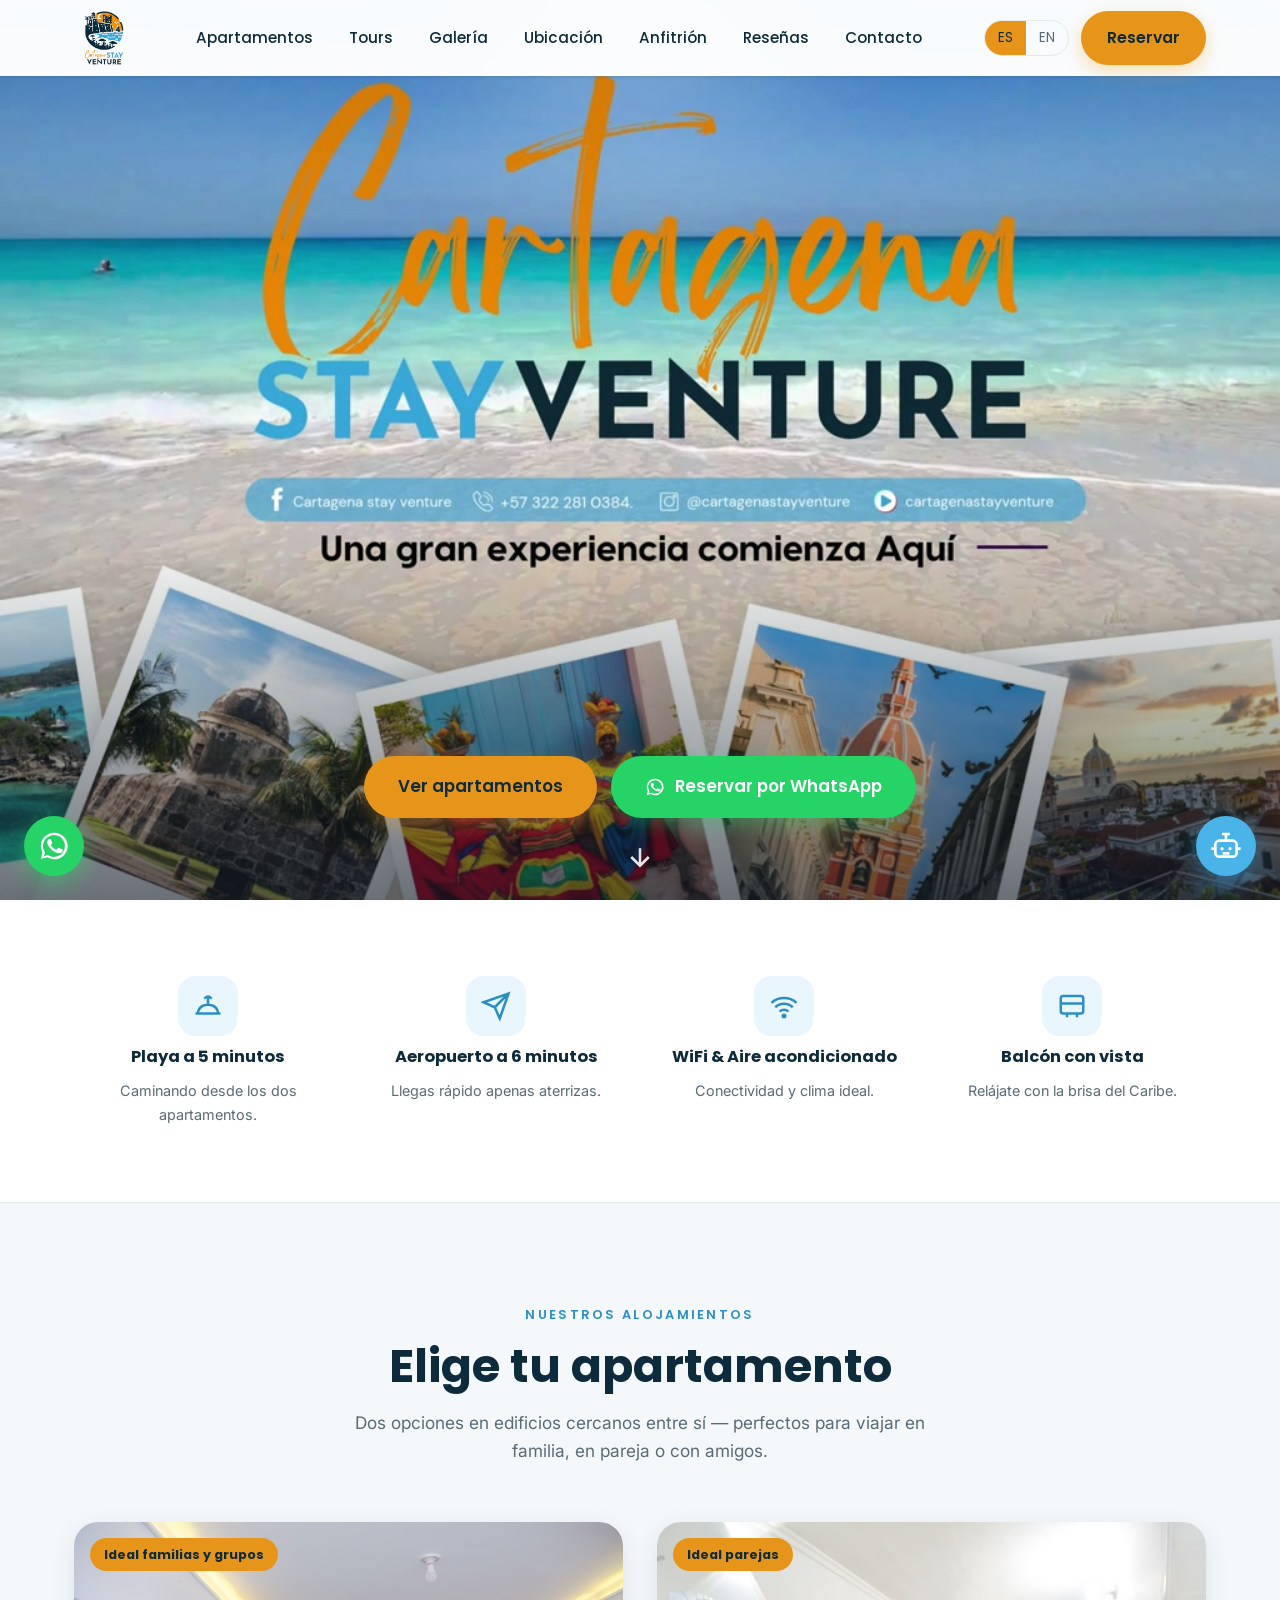
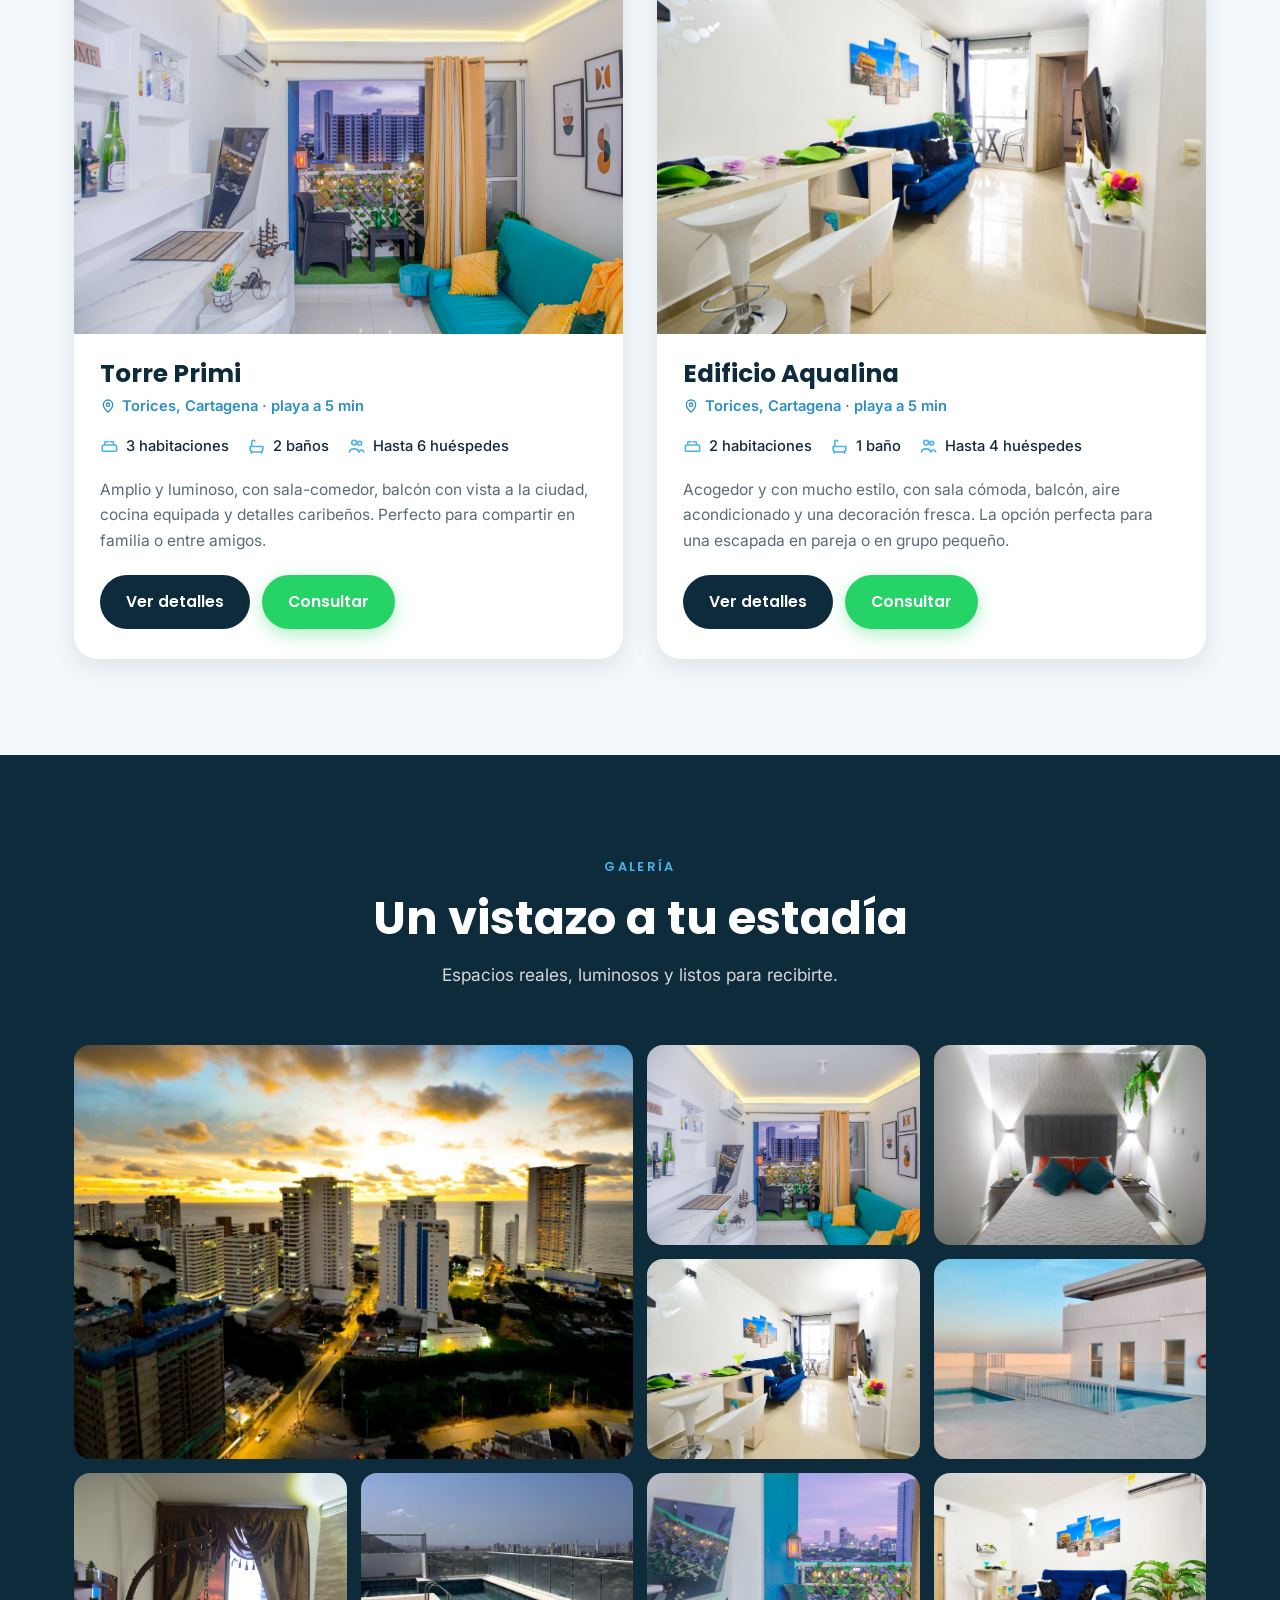
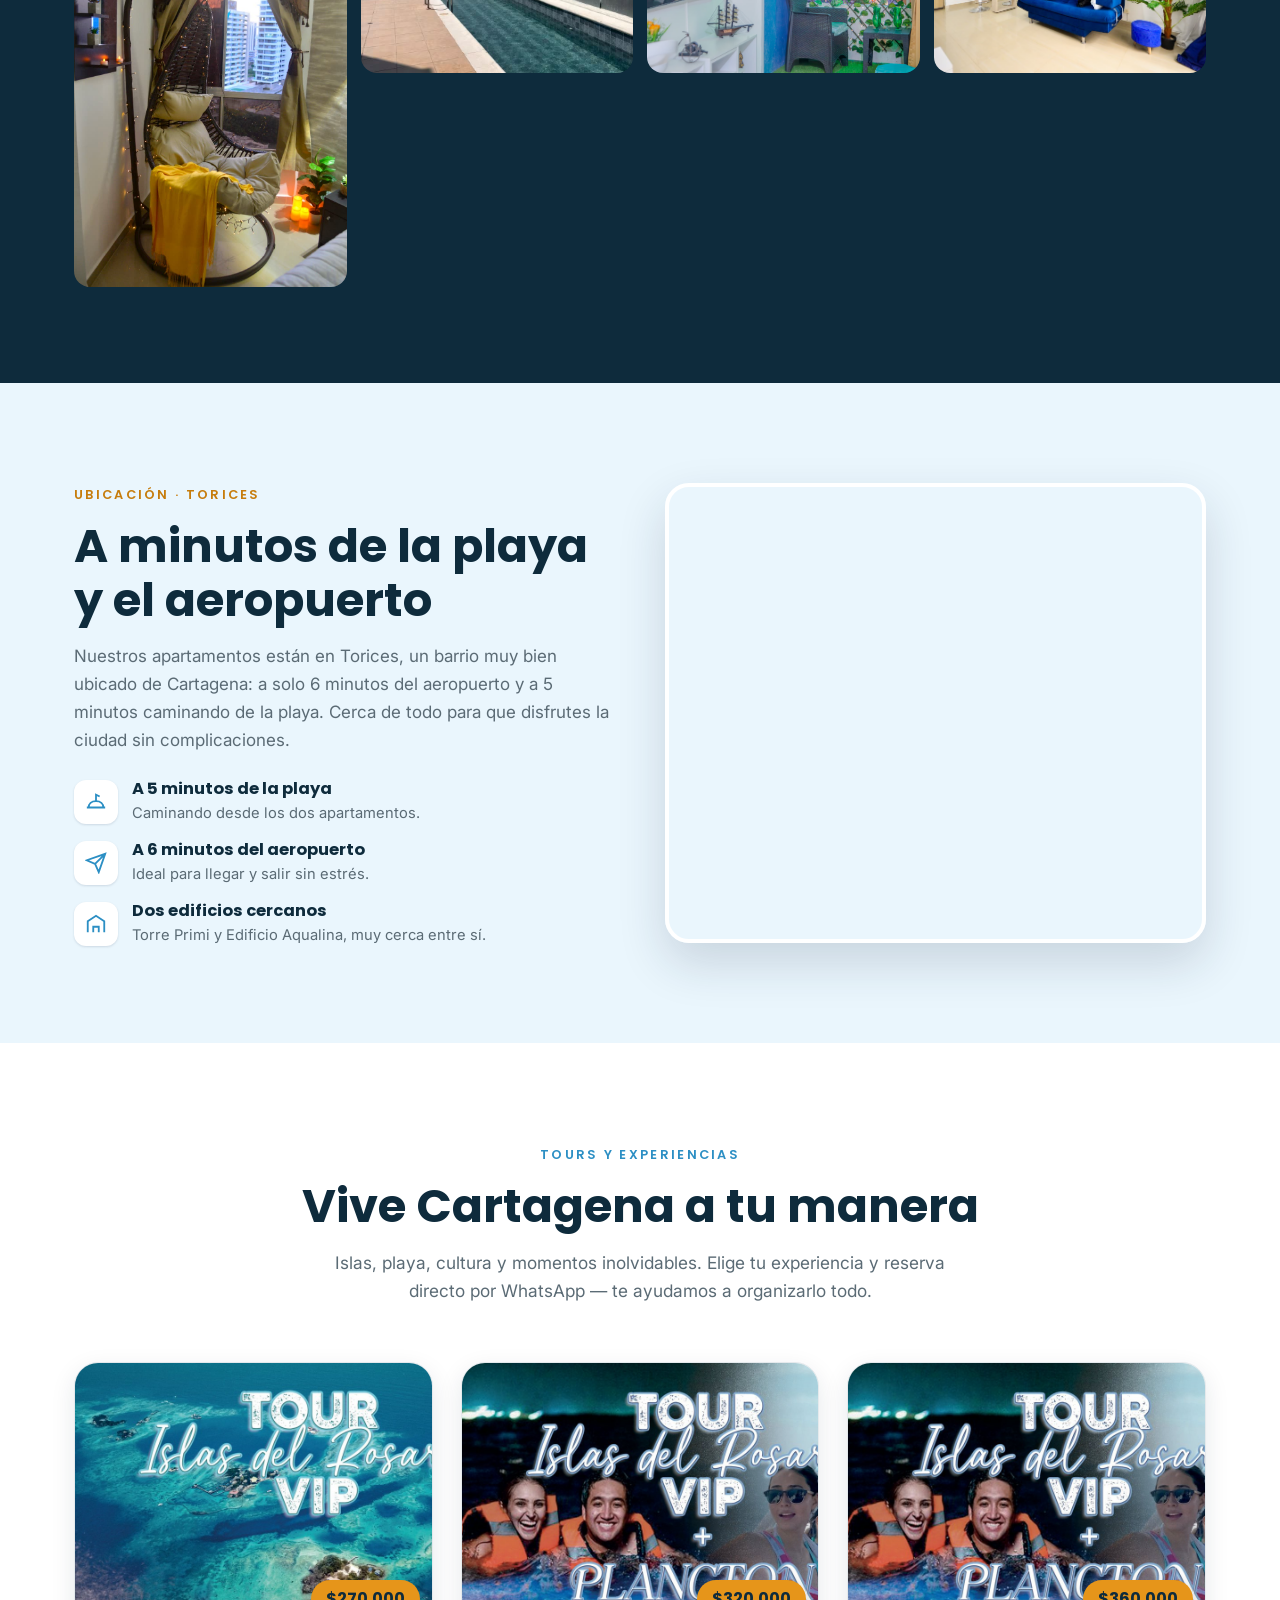
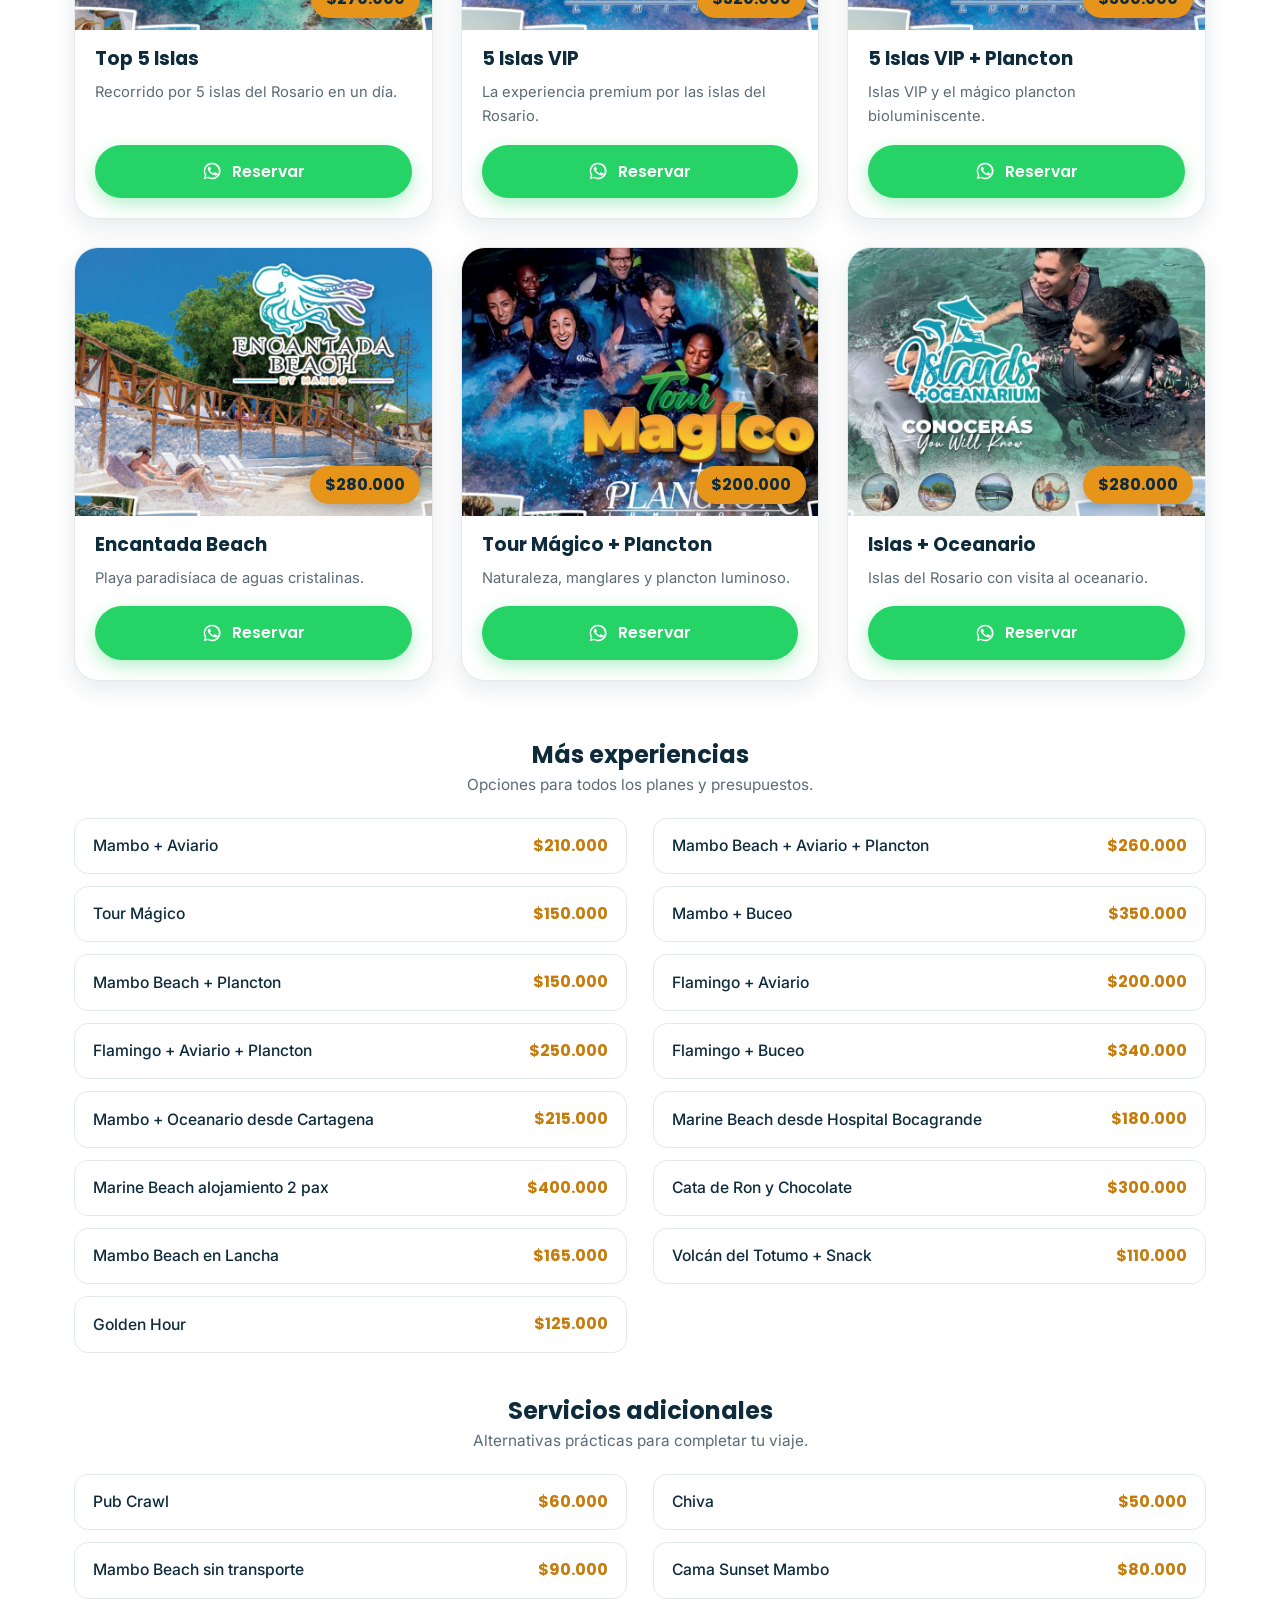
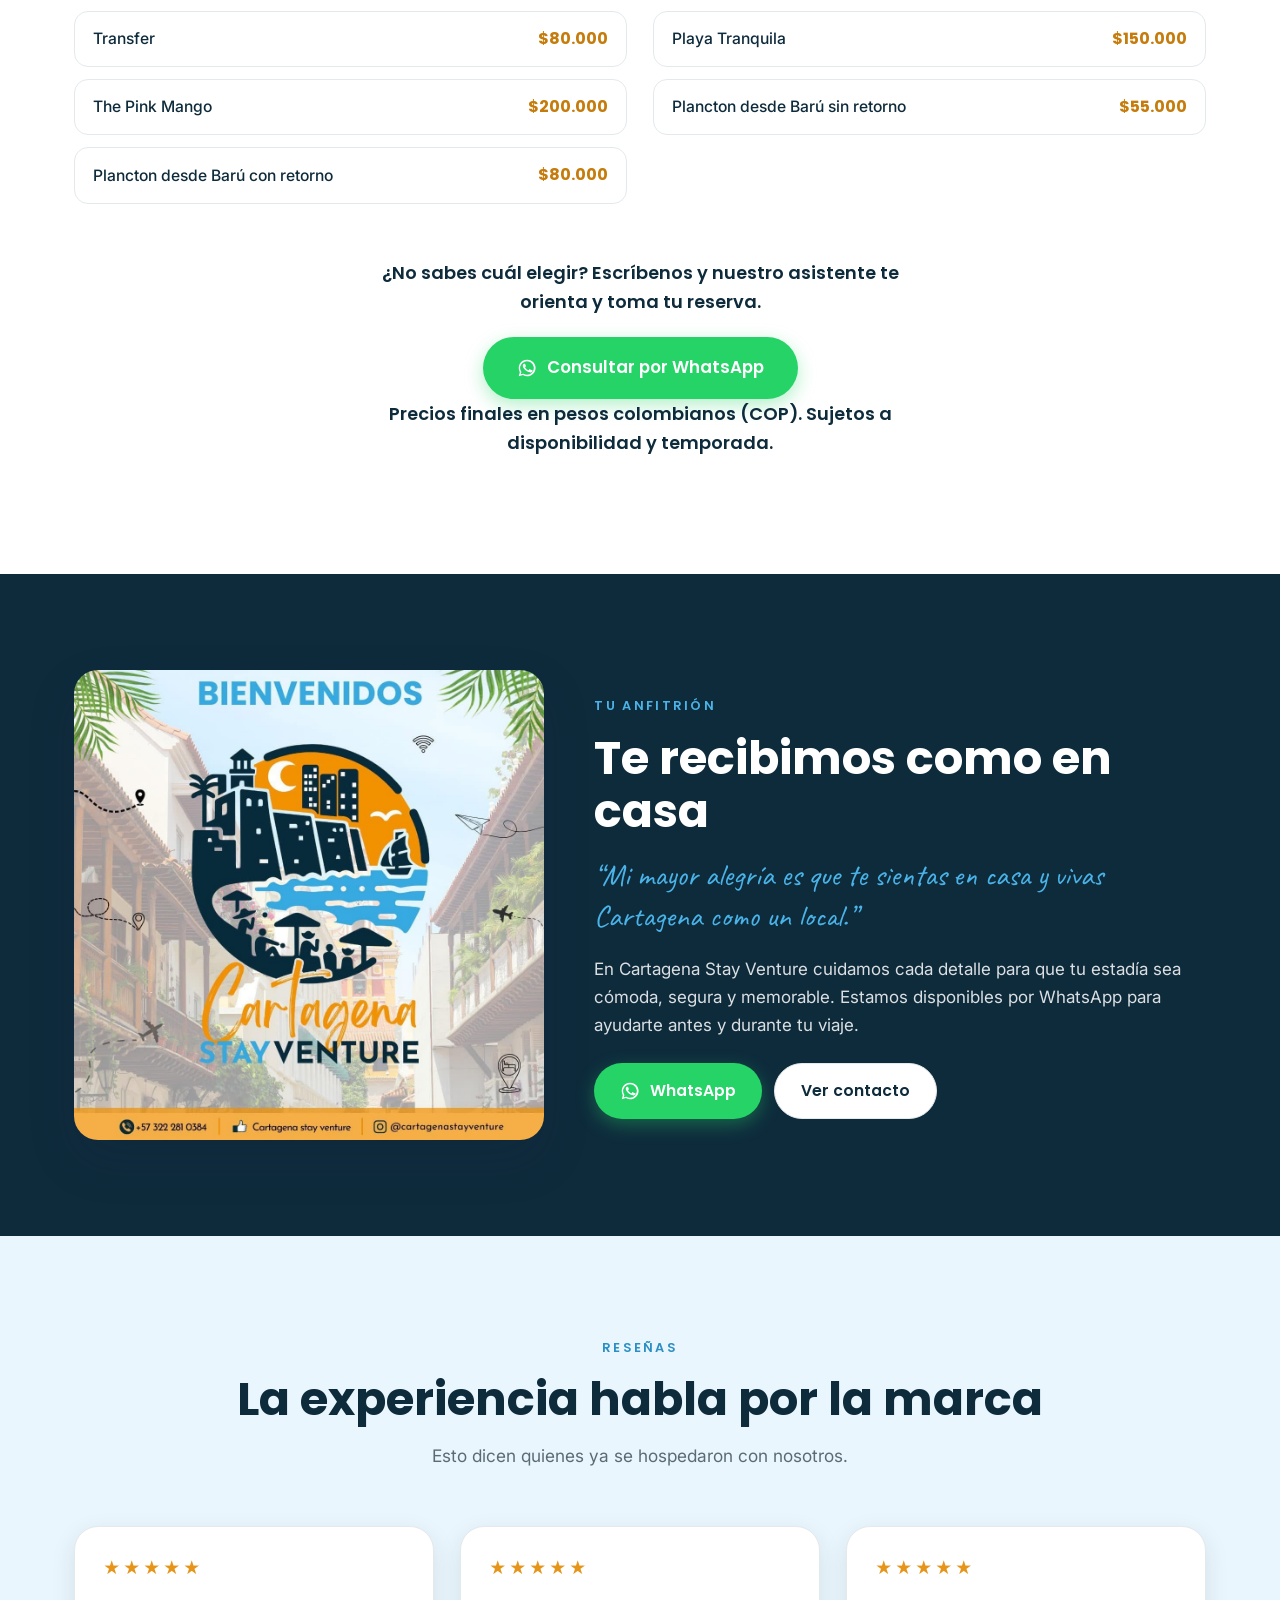
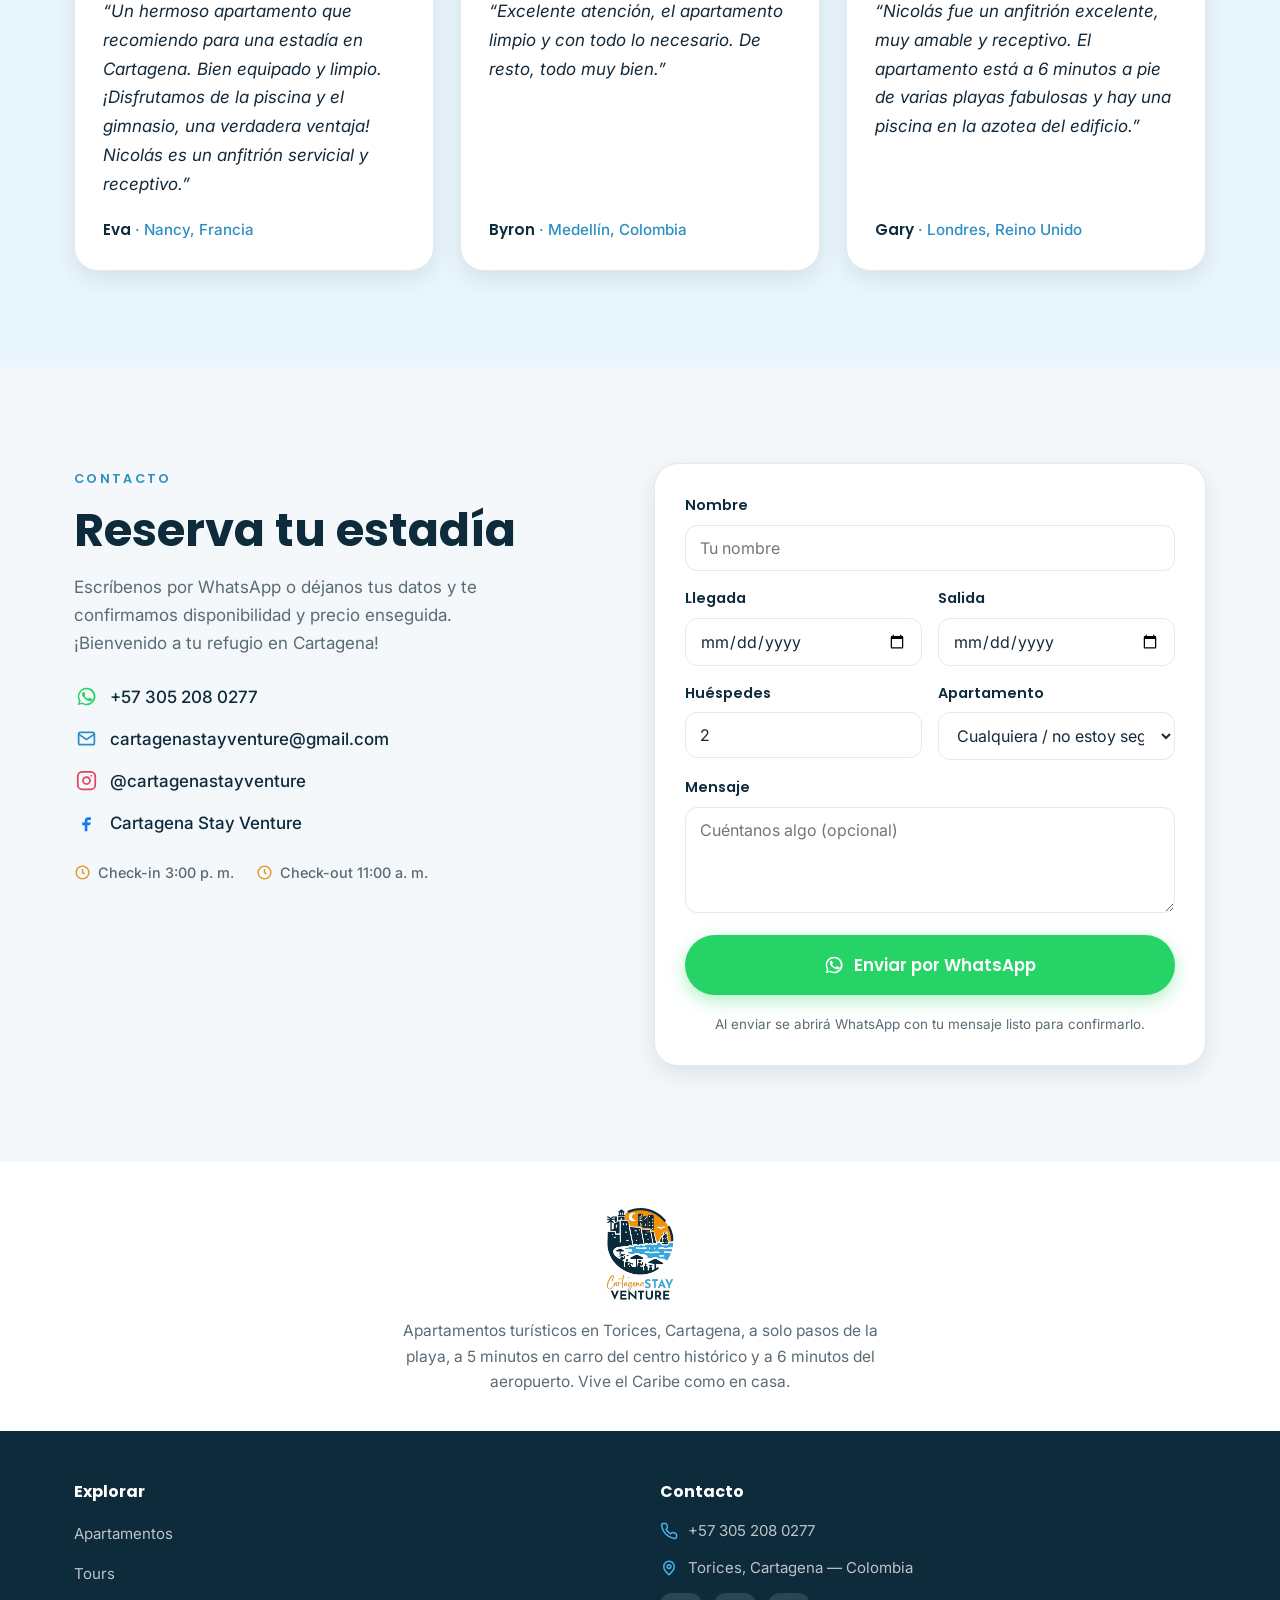
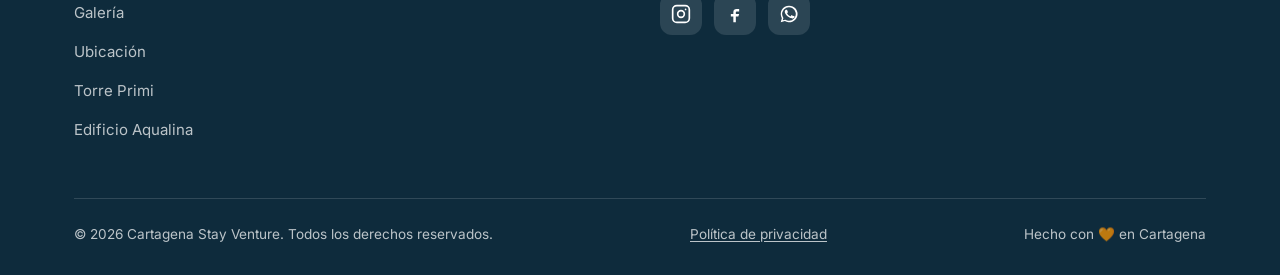
==== commit ddce6a71: "Agregar sección Tours y Experiencias - Nueva sección "Tours y Experiencias" en el inicio, antes de "" ====
--- a/index.html
+++ b/index.html
@@ -22,6 +22,7 @@
 
       <nav class="nav" aria-label="Principal">
         <a href="#apartamentos" data-es="Apartamentos" data-en="Apartments">Apartamentos</a>
+        <a href="#tours" data-es="Tours" data-en="Tours">Tours</a>
         <a href="#galeria" data-es="Galería" data-en="Gallery">Galería</a>
         <a href="#ubicacion" data-es="Ubicación" data-en="Location">Ubicación</a>
         <a href="#anfitriona" data-es="Anfitrión" data-en="Host">Anfitrión</a>
@@ -195,6 +196,112 @@
         <div class="location__map" data-reveal="right">
           <iframe title="Mapa de Torices, Cartagena" src="https://www.google.com/maps?q=Torices+Cartagena+Colombia&z=15&output=embed" loading="lazy" referrerpolicy="no-referrer-when-downgrade"></iframe>
         </div>
+      </div>
+    </div>
+  </section>
+
+  <!-- ============ TOURS / EXPERIENCIAS ============ -->
+  <section class="tours section" id="tours">
+    <div class="container">
+      <div class="section-head center" data-reveal>
+        <span class="eyebrow" data-es="Tours y experiencias" data-en="Tours &amp; experiences">Tours y experiencias</span>
+        <h2 class="section-title" data-es="Vive Cartagena a tu manera" data-en="Experience Cartagena your way">Vive Cartagena a tu manera</h2>
+        <p class="section-sub" data-es="Islas, playa, cultura y momentos inolvidables. Elige tu experiencia y reserva directo por WhatsApp — te ayudamos a organizarlo todo." data-en="Islands, beach, culture and unforgettable moments. Pick your experience and book directly on WhatsApp — we help you arrange everything.">Islas, playa, cultura y momentos inolvidables. Elige tu experiencia y reserva directo por WhatsApp — te ayudamos a organizarlo todo.</p>
+      </div>
+      <div class="tours-grid">
+        <article class="tour-card" data-reveal="zoom">
+          <div class="tour-card__media"><img src="assets/img/tours/feat-top5islas.jpg" alt="Top 5 Islas" loading="lazy" /><span class="tour-card__price">$270.000</span></div>
+          <div class="tour-card__body">
+            <h3>Top 5 Islas</h3>
+            <p class="tour-card__desc">Recorrido por 5 islas del Rosario en un día.</p>
+            <a class="btn btn--wa" href="https://wa.me/573052080277?text=Hola%20Cartagena%20Stay%20Venture%21%20Me%20interesa%20la%20experiencia%3A%20Top%205%20Islas%20%28%24270.000%29.%20%C2%BFMe%20dan%20m%C3%A1s%20informaci%C3%B3n%20y%20disponibilidad%3F" target="_blank" rel="noopener"><svg viewBox="0 0 24 24" fill="currentColor"><path d="M12 2a10 10 0 0 0-8.6 15l-1.3 4.8 4.9-1.3A10 10 0 1 0 12 2zm0 18.2c-1.5 0-3-.4-4.3-1.2l-.3-.2-2.9.8.8-2.8-.2-.3A8.2 8.2 0 1 1 12 20.2zM17.5 14.4c-.3-.2-1.7-.9-2-1-.3-.1-.5-.2-.6.1-.2.3-.7.9-.8 1.1-.2.2-.3.2-.6.1-1.6-.8-2.6-1.4-3.7-3.2-.3-.5.3-.5.8-1.5.1-.2 0-.3 0-.5s-.6-1.6-.9-2.2c-.2-.5-.4-.5-.6-.5h-.5c-.2 0-.5.1-.7.3-.3.3-1 .9-1 2.3s1 2.7 1.2 2.9c.1.2 2 3.1 5 4.3 1.8.8 2.5.8 3.4.7.5-.1 1.7-.7 1.9-1.4.2-.6.2-1.2.2-1.3-.1-.2-.3-.3-.6-.4z"/></svg><span data-es="Reservar" data-en="Book">Reservar</span></a>
+          </div>
+        </article>
+        <article class="tour-card" data-reveal="zoom">
+          <div class="tour-card__media"><img src="assets/img/tours/feat-islasvip.jpg" alt="5 Islas VIP" loading="lazy" /><span class="tour-card__price">$320.000</span></div>
+          <div class="tour-card__body">
+            <h3>5 Islas VIP</h3>
+            <p class="tour-card__desc">La experiencia premium por las islas del Rosario.</p>
+            <a class="btn btn--wa" href="https://wa.me/573052080277?text=Hola%20Cartagena%20Stay%20Venture%21%20Me%20interesa%20la%20experiencia%3A%205%20Islas%20VIP%20%28%24320.000%29.%20%C2%BFMe%20dan%20m%C3%A1s%20informaci%C3%B3n%20y%20disponibilidad%3F" target="_blank" rel="noopener"><svg viewBox="0 0 24 24" fill="currentColor"><path d="M12 2a10 10 0 0 0-8.6 15l-1.3 4.8 4.9-1.3A10 10 0 1 0 12 2zm0 18.2c-1.5 0-3-.4-4.3-1.2l-.3-.2-2.9.8.8-2.8-.2-.3A8.2 8.2 0 1 1 12 20.2zM17.5 14.4c-.3-.2-1.7-.9-2-1-.3-.1-.5-.2-.6.1-.2.3-.7.9-.8 1.1-.2.2-.3.2-.6.1-1.6-.8-2.6-1.4-3.7-3.2-.3-.5.3-.5.8-1.5.1-.2 0-.3 0-.5s-.6-1.6-.9-2.2c-.2-.5-.4-.5-.6-.5h-.5c-.2 0-.5.1-.7.3-.3.3-1 .9-1 2.3s1 2.7 1.2 2.9c.1.2 2 3.1 5 4.3 1.8.8 2.5.8 3.4.7.5-.1 1.7-.7 1.9-1.4.2-.6.2-1.2.2-1.3-.1-.2-.3-.3-.6-.4z"/></svg><span data-es="Reservar" data-en="Book">Reservar</span></a>
+          </div>
+        </article>
+        <article class="tour-card" data-reveal="zoom">
+          <div class="tour-card__media"><img src="assets/img/tours/feat-islasvip-plancton.jpg" alt="5 Islas VIP + Plancton" loading="lazy" /><span class="tour-card__price">$360.000</span></div>
+          <div class="tour-card__body">
+            <h3>5 Islas VIP + Plancton</h3>
+            <p class="tour-card__desc">Islas VIP y el mágico plancton bioluminiscente.</p>
+            <a class="btn btn--wa" href="https://wa.me/573052080277?text=Hola%20Cartagena%20Stay%20Venture%21%20Me%20interesa%20la%20experiencia%3A%205%20Islas%20VIP%20%2B%20Plancton%20%28%24360.000%29.%20%C2%BFMe%20dan%20m%C3%A1s%20informaci%C3%B3n%20y%20disponibilidad%3F" target="_blank" rel="noopener"><svg viewBox="0 0 24 24" fill="currentColor"><path d="M12 2a10 10 0 0 0-8.6 15l-1.3 4.8 4.9-1.3A10 10 0 1 0 12 2zm0 18.2c-1.5 0-3-.4-4.3-1.2l-.3-.2-2.9.8.8-2.8-.2-.3A8.2 8.2 0 1 1 12 20.2zM17.5 14.4c-.3-.2-1.7-.9-2-1-.3-.1-.5-.2-.6.1-.2.3-.7.9-.8 1.1-.2.2-.3.2-.6.1-1.6-.8-2.6-1.4-3.7-3.2-.3-.5.3-.5.8-1.5.1-.2 0-.3 0-.5s-.6-1.6-.9-2.2c-.2-.5-.4-.5-.6-.5h-.5c-.2 0-.5.1-.7.3-.3.3-1 .9-1 2.3s1 2.7 1.2 2.9c.1.2 2 3.1 5 4.3 1.8.8 2.5.8 3.4.7.5-.1 1.7-.7 1.9-1.4.2-.6.2-1.2.2-1.3-.1-.2-.3-.3-.6-.4z"/></svg><span data-es="Reservar" data-en="Book">Reservar</span></a>
+          </div>
+        </article>
+        <article class="tour-card" data-reveal="zoom">
+          <div class="tour-card__media"><img src="assets/img/tours/feat-encantada.jpg" alt="Encantada Beach" loading="lazy" /><span class="tour-card__price">$280.000</span></div>
+          <div class="tour-card__body">
+            <h3>Encantada Beach</h3>
+            <p class="tour-card__desc">Playa paradisíaca de aguas cristalinas.</p>
+            <a class="btn btn--wa" href="https://wa.me/573052080277?text=Hola%20Cartagena%20Stay%20Venture%21%20Me%20interesa%20la%20experiencia%3A%20Encantada%20Beach%20%28%24280.000%29.%20%C2%BFMe%20dan%20m%C3%A1s%20informaci%C3%B3n%20y%20disponibilidad%3F" target="_blank" rel="noopener"><svg viewBox="0 0 24 24" fill="currentColor"><path d="M12 2a10 10 0 0 0-8.6 15l-1.3 4.8 4.9-1.3A10 10 0 1 0 12 2zm0 18.2c-1.5 0-3-.4-4.3-1.2l-.3-.2-2.9.8.8-2.8-.2-.3A8.2 8.2 0 1 1 12 20.2zM17.5 14.4c-.3-.2-1.7-.9-2-1-.3-.1-.5-.2-.6.1-.2.3-.7.9-.8 1.1-.2.2-.3.2-.6.1-1.6-.8-2.6-1.4-3.7-3.2-.3-.5.3-.5.8-1.5.1-.2 0-.3 0-.5s-.6-1.6-.9-2.2c-.2-.5-.4-.5-.6-.5h-.5c-.2 0-.5.1-.7.3-.3.3-1 .9-1 2.3s1 2.7 1.2 2.9c.1.2 2 3.1 5 4.3 1.8.8 2.5.8 3.4.7.5-.1 1.7-.7 1.9-1.4.2-.6.2-1.2.2-1.3-.1-.2-.3-.3-.6-.4z"/></svg><span data-es="Reservar" data-en="Book">Reservar</span></a>
+          </div>
+        </article>
+        <article class="tour-card" data-reveal="zoom">
+          <div class="tour-card__media"><img src="assets/img/tours/feat-magico-plancton.jpg" alt="Tour Mágico + Plancton" loading="lazy" /><span class="tour-card__price">$200.000</span></div>
+          <div class="tour-card__body">
+            <h3>Tour Mágico + Plancton</h3>
+            <p class="tour-card__desc">Naturaleza, manglares y plancton luminoso.</p>
+            <a class="btn btn--wa" href="https://wa.me/573052080277?text=Hola%20Cartagena%20Stay%20Venture%21%20Me%20interesa%20la%20experiencia%3A%20Tour%20M%C3%A1gico%20%2B%20Plancton%20%28%24200.000%29.%20%C2%BFMe%20dan%20m%C3%A1s%20informaci%C3%B3n%20y%20disponibilidad%3F" target="_blank" rel="noopener"><svg viewBox="0 0 24 24" fill="currentColor"><path d="M12 2a10 10 0 0 0-8.6 15l-1.3 4.8 4.9-1.3A10 10 0 1 0 12 2zm0 18.2c-1.5 0-3-.4-4.3-1.2l-.3-.2-2.9.8.8-2.8-.2-.3A8.2 8.2 0 1 1 12 20.2zM17.5 14.4c-.3-.2-1.7-.9-2-1-.3-.1-.5-.2-.6.1-.2.3-.7.9-.8 1.1-.2.2-.3.2-.6.1-1.6-.8-2.6-1.4-3.7-3.2-.3-.5.3-.5.8-1.5.1-.2 0-.3 0-.5s-.6-1.6-.9-2.2c-.2-.5-.4-.5-.6-.5h-.5c-.2 0-.5.1-.7.3-.3.3-1 .9-1 2.3s1 2.7 1.2 2.9c.1.2 2 3.1 5 4.3 1.8.8 2.5.8 3.4.7.5-.1 1.7-.7 1.9-1.4.2-.6.2-1.2.2-1.3-.1-.2-.3-.3-.6-.4z"/></svg><span data-es="Reservar" data-en="Book">Reservar</span></a>
+          </div>
+        </article>
+        <article class="tour-card" data-reveal="zoom">
+          <div class="tour-card__media"><img src="assets/img/tours/feat-islas-oceanario.jpg" alt="Islas + Oceanario" loading="lazy" /><span class="tour-card__price">$280.000</span></div>
+          <div class="tour-card__body">
+            <h3>Islas + Oceanario</h3>
+            <p class="tour-card__desc">Islas del Rosario con visita al oceanario.</p>
+            <a class="btn btn--wa" href="https://wa.me/573052080277?text=Hola%20Cartagena%20Stay%20Venture%21%20Me%20interesa%20la%20experiencia%3A%20Islas%20%2B%20Oceanario%20%28%24280.000%29.%20%C2%BFMe%20dan%20m%C3%A1s%20informaci%C3%B3n%20y%20disponibilidad%3F" target="_blank" rel="noopener"><svg viewBox="0 0 24 24" fill="currentColor"><path d="M12 2a10 10 0 0 0-8.6 15l-1.3 4.8 4.9-1.3A10 10 0 1 0 12 2zm0 18.2c-1.5 0-3-.4-4.3-1.2l-.3-.2-2.9.8.8-2.8-.2-.3A8.2 8.2 0 1 1 12 20.2zM17.5 14.4c-.3-.2-1.7-.9-2-1-.3-.1-.5-.2-.6.1-.2.3-.7.9-.8 1.1-.2.2-.3.2-.6.1-1.6-.8-2.6-1.4-3.7-3.2-.3-.5.3-.5.8-1.5.1-.2 0-.3 0-.5s-.6-1.6-.9-2.2c-.2-.5-.4-.5-.6-.5h-.5c-.2 0-.5.1-.7.3-.3.3-1 .9-1 2.3s1 2.7 1.2 2.9c.1.2 2 3.1 5 4.3 1.8.8 2.5.8 3.4.7.5-.1 1.7-.7 1.9-1.4.2-.6.2-1.2.2-1.3-.1-.2-.3-.3-.6-.4z"/></svg><span data-es="Reservar" data-en="Book">Reservar</span></a>
+          </div>
+        </article>
+      </div>
+      <div class="tours-listblock" data-reveal>
+        <div class="tours-listblock__head">
+          <h3 data-es="Más experiencias" data-en="More experiences">Más experiencias</h3>
+          <p data-es="Opciones para todos los planes y presupuestos." data-en="Options for every plan and budget.">Opciones para todos los planes y presupuestos.</p>
+        </div>
+        <div class="tours-list">
+          <a class="tour-row" href="https://wa.me/573052080277?text=Hola%20Cartagena%20Stay%20Venture%21%20Me%20interesa%20la%20experiencia%3A%20Mambo%20%2B%20Aviario%20%28%24210.000%29.%20%C2%BFMe%20dan%20m%C3%A1s%20informaci%C3%B3n%20y%20disponibilidad%3F" target="_blank" rel="noopener"><span class="tour-row__name">Mambo + Aviario</span><span class="tour-row__price">$210.000</span></a>
+          <a class="tour-row" href="https://wa.me/573052080277?text=Hola%20Cartagena%20Stay%20Venture%21%20Me%20interesa%20la%20experiencia%3A%20Mambo%20Beach%20%2B%20Aviario%20%2B%20Plancton%20%28%24260.000%29.%20%C2%BFMe%20dan%20m%C3%A1s%20informaci%C3%B3n%20y%20disponibilidad%3F" target="_blank" rel="noopener"><span class="tour-row__name">Mambo Beach + Aviario + Plancton</span><span class="tour-row__price">$260.000</span></a>
+          <a class="tour-row" href="https://wa.me/573052080277?text=Hola%20Cartagena%20Stay%20Venture%21%20Me%20interesa%20la%20experiencia%3A%20Tour%20M%C3%A1gico%20%28%24150.000%29.%20%C2%BFMe%20dan%20m%C3%A1s%20informaci%C3%B3n%20y%20disponibilidad%3F" target="_blank" rel="noopener"><span class="tour-row__name">Tour Mágico</span><span class="tour-row__price">$150.000</span></a>
+          <a class="tour-row" href="https://wa.me/573052080277?text=Hola%20Cartagena%20Stay%20Venture%21%20Me%20interesa%20la%20experiencia%3A%20Mambo%20%2B%20Buceo%20%28%24350.000%29.%20%C2%BFMe%20dan%20m%C3%A1s%20informaci%C3%B3n%20y%20disponibilidad%3F" target="_blank" rel="noopener"><span class="tour-row__name">Mambo + Buceo</span><span class="tour-row__price">$350.000</span></a>
+          <a class="tour-row" href="https://wa.me/573052080277?text=Hola%20Cartagena%20Stay%20Venture%21%20Me%20interesa%20la%20experiencia%3A%20Mambo%20Beach%20%2B%20Plancton%20%28%24150.000%29.%20%C2%BFMe%20dan%20m%C3%A1s%20informaci%C3%B3n%20y%20disponibilidad%3F" target="_blank" rel="noopener"><span class="tour-row__name">Mambo Beach + Plancton</span><span class="tour-row__price">$150.000</span></a>
+          <a class="tour-row" href="https://wa.me/573052080277?text=Hola%20Cartagena%20Stay%20Venture%21%20Me%20interesa%20la%20experiencia%3A%20Flamingo%20%2B%20Aviario%20%28%24200.000%29.%20%C2%BFMe%20dan%20m%C3%A1s%20informaci%C3%B3n%20y%20disponibilidad%3F" target="_blank" rel="noopener"><span class="tour-row__name">Flamingo + Aviario</span><span class="tour-row__price">$200.000</span></a>
+          <a class="tour-row" href="https://wa.me/573052080277?text=Hola%20Cartagena%20Stay%20Venture%21%20Me%20interesa%20la%20experiencia%3A%20Flamingo%20%2B%20Aviario%20%2B%20Plancton%20%28%24250.000%29.%20%C2%BFMe%20dan%20m%C3%A1s%20informaci%C3%B3n%20y%20disponibilidad%3F" target="_blank" rel="noopener"><span class="tour-row__name">Flamingo + Aviario + Plancton</span><span class="tour-row__price">$250.000</span></a>
+          <a class="tour-row" href="https://wa.me/573052080277?text=Hola%20Cartagena%20Stay%20Venture%21%20Me%20interesa%20la%20experiencia%3A%20Flamingo%20%2B%20Buceo%20%28%24340.000%29.%20%C2%BFMe%20dan%20m%C3%A1s%20informaci%C3%B3n%20y%20disponibilidad%3F" target="_blank" rel="noopener"><span class="tour-row__name">Flamingo + Buceo</span><span class="tour-row__price">$340.000</span></a>
+          <a class="tour-row" href="https://wa.me/573052080277?text=Hola%20Cartagena%20Stay%20Venture%21%20Me%20interesa%20la%20experiencia%3A%20Mambo%20%2B%20Oceanario%20desde%20Cartagena%20%28%24215.000%29.%20%C2%BFMe%20dan%20m%C3%A1s%20informaci%C3%B3n%20y%20disponibilidad%3F" target="_blank" rel="noopener"><span class="tour-row__name">Mambo + Oceanario desde Cartagena</span><span class="tour-row__price">$215.000</span></a>
+          <a class="tour-row" href="https://wa.me/573052080277?text=Hola%20Cartagena%20Stay%20Venture%21%20Me%20interesa%20la%20experiencia%3A%20Marine%20Beach%20desde%20Hospital%20Bocagrande%20%28%24180.000%29.%20%C2%BFMe%20dan%20m%C3%A1s%20informaci%C3%B3n%20y%20disponibilidad%3F" target="_blank" rel="noopener"><span class="tour-row__name">Marine Beach desde Hospital Bocagrande</span><span class="tour-row__price">$180.000</span></a>
+          <a class="tour-row" href="https://wa.me/573052080277?text=Hola%20Cartagena%20Stay%20Venture%21%20Me%20interesa%20la%20experiencia%3A%20Marine%20Beach%20alojamiento%202%20pax%20%28%24400.000%29.%20%C2%BFMe%20dan%20m%C3%A1s%20informaci%C3%B3n%20y%20disponibilidad%3F" target="_blank" rel="noopener"><span class="tour-row__name">Marine Beach alojamiento 2 pax</span><span class="tour-row__price">$400.000</span></a>
+          <a class="tour-row" href="https://wa.me/573052080277?text=Hola%20Cartagena%20Stay%20Venture%21%20Me%20interesa%20la%20experiencia%3A%20Cata%20de%20Ron%20y%20Chocolate%20%28%24300.000%29.%20%C2%BFMe%20dan%20m%C3%A1s%20informaci%C3%B3n%20y%20disponibilidad%3F" target="_blank" rel="noopener"><span class="tour-row__name">Cata de Ron y Chocolate</span><span class="tour-row__price">$300.000</span></a>
+          <a class="tour-row" href="https://wa.me/573052080277?text=Hola%20Cartagena%20Stay%20Venture%21%20Me%20interesa%20la%20experiencia%3A%20Mambo%20Beach%20en%20Lancha%20%28%24165.000%29.%20%C2%BFMe%20dan%20m%C3%A1s%20informaci%C3%B3n%20y%20disponibilidad%3F" target="_blank" rel="noopener"><span class="tour-row__name">Mambo Beach en Lancha</span><span class="tour-row__price">$165.000</span></a>
+          <a class="tour-row" href="https://wa.me/573052080277?text=Hola%20Cartagena%20Stay%20Venture%21%20Me%20interesa%20la%20experiencia%3A%20Volc%C3%A1n%20del%20Totumo%20%2B%20Snack%20%28%24110.000%29.%20%C2%BFMe%20dan%20m%C3%A1s%20informaci%C3%B3n%20y%20disponibilidad%3F" target="_blank" rel="noopener"><span class="tour-row__name">Volcán del Totumo + Snack</span><span class="tour-row__price">$110.000</span></a>
+          <a class="tour-row" href="https://wa.me/573052080277?text=Hola%20Cartagena%20Stay%20Venture%21%20Me%20interesa%20la%20experiencia%3A%20Golden%20Hour%20%28%24125.000%29.%20%C2%BFMe%20dan%20m%C3%A1s%20informaci%C3%B3n%20y%20disponibilidad%3F" target="_blank" rel="noopener"><span class="tour-row__name">Golden Hour</span><span class="tour-row__price">$125.000</span></a>
+        </div>
+      </div>
+      <div class="tours-listblock" data-reveal>
+        <div class="tours-listblock__head">
+          <h3 data-es="Servicios adicionales" data-en="Additional services">Servicios adicionales</h3>
+          <p data-es="Alternativas prácticas para completar tu viaje." data-en="Practical add-ons to complete your trip.">Alternativas prácticas para completar tu viaje.</p>
+        </div>
+        <div class="tours-list">
+          <a class="tour-row" href="https://wa.me/573052080277?text=Hola%20Cartagena%20Stay%20Venture%21%20Me%20interesa%20la%20experiencia%3A%20Pub%20Crawl%20%28%2460.000%29.%20%C2%BFMe%20dan%20m%C3%A1s%20informaci%C3%B3n%20y%20disponibilidad%3F" target="_blank" rel="noopener"><span class="tour-row__name">Pub Crawl</span><span class="tour-row__price">$60.000</span></a>
+          <a class="tour-row" href="https://wa.me/573052080277?text=Hola%20Cartagena%20Stay%20Venture%21%20Me%20interesa%20la%20experiencia%3A%20Chiva%20%28%2450.000%29.%20%C2%BFMe%20dan%20m%C3%A1s%20informaci%C3%B3n%20y%20disponibilidad%3F" target="_blank" rel="noopener"><span class="tour-row__name">Chiva</span><span class="tour-row__price">$50.000</span></a>
+          <a class="tour-row" href="https://wa.me/573052080277?text=Hola%20Cartagena%20Stay%20Venture%21%20Me%20interesa%20la%20experiencia%3A%20Mambo%20Beach%20sin%20transporte%20%28%2490.000%29.%20%C2%BFMe%20dan%20m%C3%A1s%20informaci%C3%B3n%20y%20disponibilidad%3F" target="_blank" rel="noopener"><span class="tour-row__name">Mambo Beach sin transporte</span><span class="tour-row__price">$90.000</span></a>
+          <a class="tour-row" href="https://wa.me/573052080277?text=Hola%20Cartagena%20Stay%20Venture%21%20Me%20interesa%20la%20experiencia%3A%20Cama%20Sunset%20Mambo%20%28%2480.000%29.%20%C2%BFMe%20dan%20m%C3%A1s%20informaci%C3%B3n%20y%20disponibilidad%3F" target="_blank" rel="noopener"><span class="tour-row__name">Cama Sunset Mambo</span><span class="tour-row__price">$80.000</span></a>
+          <a class="tour-row" href="https://wa.me/573052080277?text=Hola%20Cartagena%20Stay%20Venture%21%20Me%20interesa%20la%20experiencia%3A%20Transfer%20%28%2480.000%29.%20%C2%BFMe%20dan%20m%C3%A1s%20informaci%C3%B3n%20y%20disponibilidad%3F" target="_blank" rel="noopener"><span class="tour-row__name">Transfer</span><span class="tour-row__price">$80.000</span></a>
+          <a class="tour-row" href="https://wa.me/573052080277?text=Hola%20Cartagena%20Stay%20Venture%21%20Me%20interesa%20la%20experiencia%3A%20Playa%20Tranquila%20%28%24150.000%29.%20%C2%BFMe%20dan%20m%C3%A1s%20informaci%C3%B3n%20y%20disponibilidad%3F" target="_blank" rel="noopener"><span class="tour-row__name">Playa Tranquila</span><span class="tour-row__price">$150.000</span></a>
+          <a class="tour-row" href="https://wa.me/573052080277?text=Hola%20Cartagena%20Stay%20Venture%21%20Me%20interesa%20la%20experiencia%3A%20The%20Pink%20Mango%20%28%24200.000%29.%20%C2%BFMe%20dan%20m%C3%A1s%20informaci%C3%B3n%20y%20disponibilidad%3F" target="_blank" rel="noopener"><span class="tour-row__name">The Pink Mango</span><span class="tour-row__price">$200.000</span></a>
+          <a class="tour-row" href="https://wa.me/573052080277?text=Hola%20Cartagena%20Stay%20Venture%21%20Me%20interesa%20la%20experiencia%3A%20Plancton%20desde%20Bar%C3%BA%20sin%20retorno%20%28%2455.000%29.%20%C2%BFMe%20dan%20m%C3%A1s%20informaci%C3%B3n%20y%20disponibilidad%3F" target="_blank" rel="noopener"><span class="tour-row__name">Plancton desde Barú sin retorno</span><span class="tour-row__price">$55.000</span></a>
+          <a class="tour-row" href="https://wa.me/573052080277?text=Hola%20Cartagena%20Stay%20Venture%21%20Me%20interesa%20la%20experiencia%3A%20Plancton%20desde%20Bar%C3%BA%20con%20retorno%20%28%2480.000%29.%20%C2%BFMe%20dan%20m%C3%A1s%20informaci%C3%B3n%20y%20disponibilidad%3F" target="_blank" rel="noopener"><span class="tour-row__name">Plancton desde Barú con retorno</span><span class="tour-row__price">$80.000</span></a>
+        </div>
+      </div>
+      <div class="tours-cta" data-reveal>
+        <p data-es="¿No sabes cuál elegir? Escríbenos y nuestro asistente te orienta y toma tu reserva." data-en="Not sure which one? Message us and our assistant will guide you and take your booking.">¿No sabes cuál elegir? Escríbenos y nuestro asistente te orienta y toma tu reserva.</p>
+        <a class="btn btn--wa btn--lg" href="https://wa.me/573052080277?text=Hola%20Cartagena%20Stay%20Venture%21%20Quiero%20informaci%C3%B3n%20sobre%20los%20tours%20y%20experiencias." target="_blank" rel="noopener"><svg viewBox="0 0 24 24" fill="currentColor"><path d="M12 2a10 10 0 0 0-8.6 15l-1.3 4.8 4.9-1.3A10 10 0 1 0 12 2zm0 18.2c-1.5 0-3-.4-4.3-1.2l-.3-.2-2.9.8.8-2.8-.2-.3A8.2 8.2 0 1 1 12 20.2zM17.5 14.4c-.3-.2-1.7-.9-2-1-.3-.1-.5-.2-.6.1-.2.3-.7.9-.8 1.1-.2.2-.3.2-.6.1-1.6-.8-2.6-1.4-3.7-3.2-.3-.5.3-.5.8-1.5.1-.2 0-.3 0-.5s-.6-1.6-.9-2.2c-.2-.5-.4-.5-.6-.5h-.5c-.2 0-.5.1-.7.3-.3.3-1 .9-1 2.3s1 2.7 1.2 2.9c.1.2 2 3.1 5 4.3 1.8.8 2.5.8 3.4.7.5-.1 1.7-.7 1.9-1.4.2-.6.2-1.2.2-1.3-.1-.2-.3-.3-.6-.4z"/></svg><span data-es="Consultar por WhatsApp" data-en="Ask on WhatsApp">Consultar por WhatsApp</span></a>
+        <p class="tours-note" data-es="Precios finales en pesos colombianos (COP). Sujetos a disponibilidad y temporada." data-en="Final prices in Colombian pesos (COP). Subject to availability and season.">Precios finales en pesos colombianos (COP). Sujetos a disponibilidad y temporada.</p>
       </div>
     </div>
   </section>
@@ -326,6 +433,7 @@
           <h4 data-es="Explorar" data-en="Explore">Explorar</h4>
           <ul class="footer__links">
             <li><a href="#apartamentos" data-es="Apartamentos" data-en="Apartments">Apartamentos</a></li>
+            <li><a href="#tours" data-es="Tours" data-en="Tours">Tours</a></li>
             <li><a href="#galeria" data-es="Galería" data-en="Gallery">Galería</a></li>
             <li><a href="#ubicacion" data-es="Ubicación" data-en="Location">Ubicación</a></li>
             <li><a href="apartamento-muralla.html">Torre Primi</a></li>
--- a/assets/css/styles.css
+++ b/assets/css/styles.css
@@ -41,7 +41,7 @@
 /* ---------- Reset ---------- */
 *, *::before, *::after { box-sizing: border-box; }
 * { margin: 0; }
-html { scroll-behavior: smooth; -webkit-text-size-adjust: 100%; }
+html { scroll-behavior: smooth; -webkit-text-size-adjust: 100%; overflow-x: clip; }
 body {
   font-family: var(--font-body);
   color: var(--ink);
@@ -461,6 +461,10 @@
 [data-reveal="right"] { transform: translateX(90px); }
 [data-reveal="zoom"]  { transform: scale(.88); }
 [data-reveal].in { opacity: 1; transform: none; }
+/* En móvil las animaciones son solo verticales (evita desbordamiento horizontal) */
+@media (max-width: 700px) {
+  [data-reveal="left"], [data-reveal="right"] { transform: translateY(34px); }
+}
 .no-scroll { overflow: hidden; }
 .sr-only { position: absolute; width: 1px; height: 1px; padding: 0; margin: -1px; overflow: hidden; clip: rect(0,0,0,0); white-space: nowrap; border: 0; }
 
@@ -526,3 +530,34 @@
   .subhero__specs { gap: 16px; }
   .amen-grid { grid-template-columns: 1fr; }
 }
+
+/* ==========================================================================
+   Tours / Experiencias
+   ========================================================================== */
+.tours { background: var(--cream); }
+.tours-grid { display: grid; grid-template-columns: repeat(3, 1fr); gap: 28px; margin-bottom: 60px; }
+.tour-card { background:#fff; border:1px solid var(--line); border-radius: var(--radius-lg); overflow:hidden; box-shadow: var(--shadow-md); display:flex; flex-direction:column; transition: transform .25s ease, box-shadow .25s ease; }
+.tour-card:hover { transform: translateY(-6px); box-shadow: var(--shadow-lg); }
+.tour-card__media { position:relative; aspect-ratio:4/3; overflow:hidden; }
+.tour-card__media img { width:100%; height:100%; object-fit:cover; transition: transform .5s ease; }
+.tour-card:hover .tour-card__media img { transform: scale(1.06); }
+.tour-card__price { position:absolute; bottom:12px; right:12px; background: var(--orange); color: var(--navy); font-family:var(--font-head); font-weight:700; font-size:1rem; padding:6px 15px; border-radius: var(--radius-pill); box-shadow: 0 6px 16px rgba(22,36,63,.28); }
+.tour-card__body { padding: 18px 20px 20px; display:flex; flex-direction:column; gap:10px; flex:1; }
+.tour-card__body h3 { font-size:1.18rem; }
+.tour-card__desc { color: var(--muted); font-size:.92rem; flex:1; margin:0; }
+.tour-card__body .btn { margin-top:6px; justify-content:center; }
+.tours-listblock { margin-top: 44px; }
+.tours-listblock__head { margin-bottom: 20px; text-align:center; }
+.tours-listblock__head h3 { font-size: 1.5rem; color: var(--navy); }
+.tours-listblock__head p { color: var(--muted); font-size:.96rem; margin-top:4px; }
+.tours-list { display:grid; grid-template-columns: repeat(2, 1fr); gap: 12px 26px; }
+.tour-row { display:flex; align-items:center; justify-content:space-between; gap:14px; padding:14px 18px; border:1px solid var(--line); border-radius:14px; background:#fff; transition: border-color .2s, background .2s, transform .2s, box-shadow .2s; }
+.tour-row:hover { border-color: var(--sky); background: var(--sky-100); transform: translateX(4px); box-shadow: var(--shadow-sm); }
+.tour-row__name { font-family: var(--font-body); font-weight:500; color: var(--navy); font-size:.98rem; }
+.tour-row__price { font-family:var(--font-head); font-weight:700; color: var(--orange-600); white-space:nowrap; font-size:1rem; }
+.tours-cta { text-align:center; margin-top: 54px; }
+.tours-cta > p { color: var(--navy); font-family: var(--font-head); font-weight:600; font-size:1.12rem; max-width:560px; margin:0 auto 20px; }
+.tours-note { color: var(--muted); font-size:.85rem; margin-top:18px; }
+@media (max-width: 980px){ .tours-grid { grid-template-columns: repeat(2,1fr); } }
+@media (max-width: 760px){ .tours-list { grid-template-columns: 1fr; } }
+@media (max-width: 560px){ .tours-grid { grid-template-columns: 1fr; } }
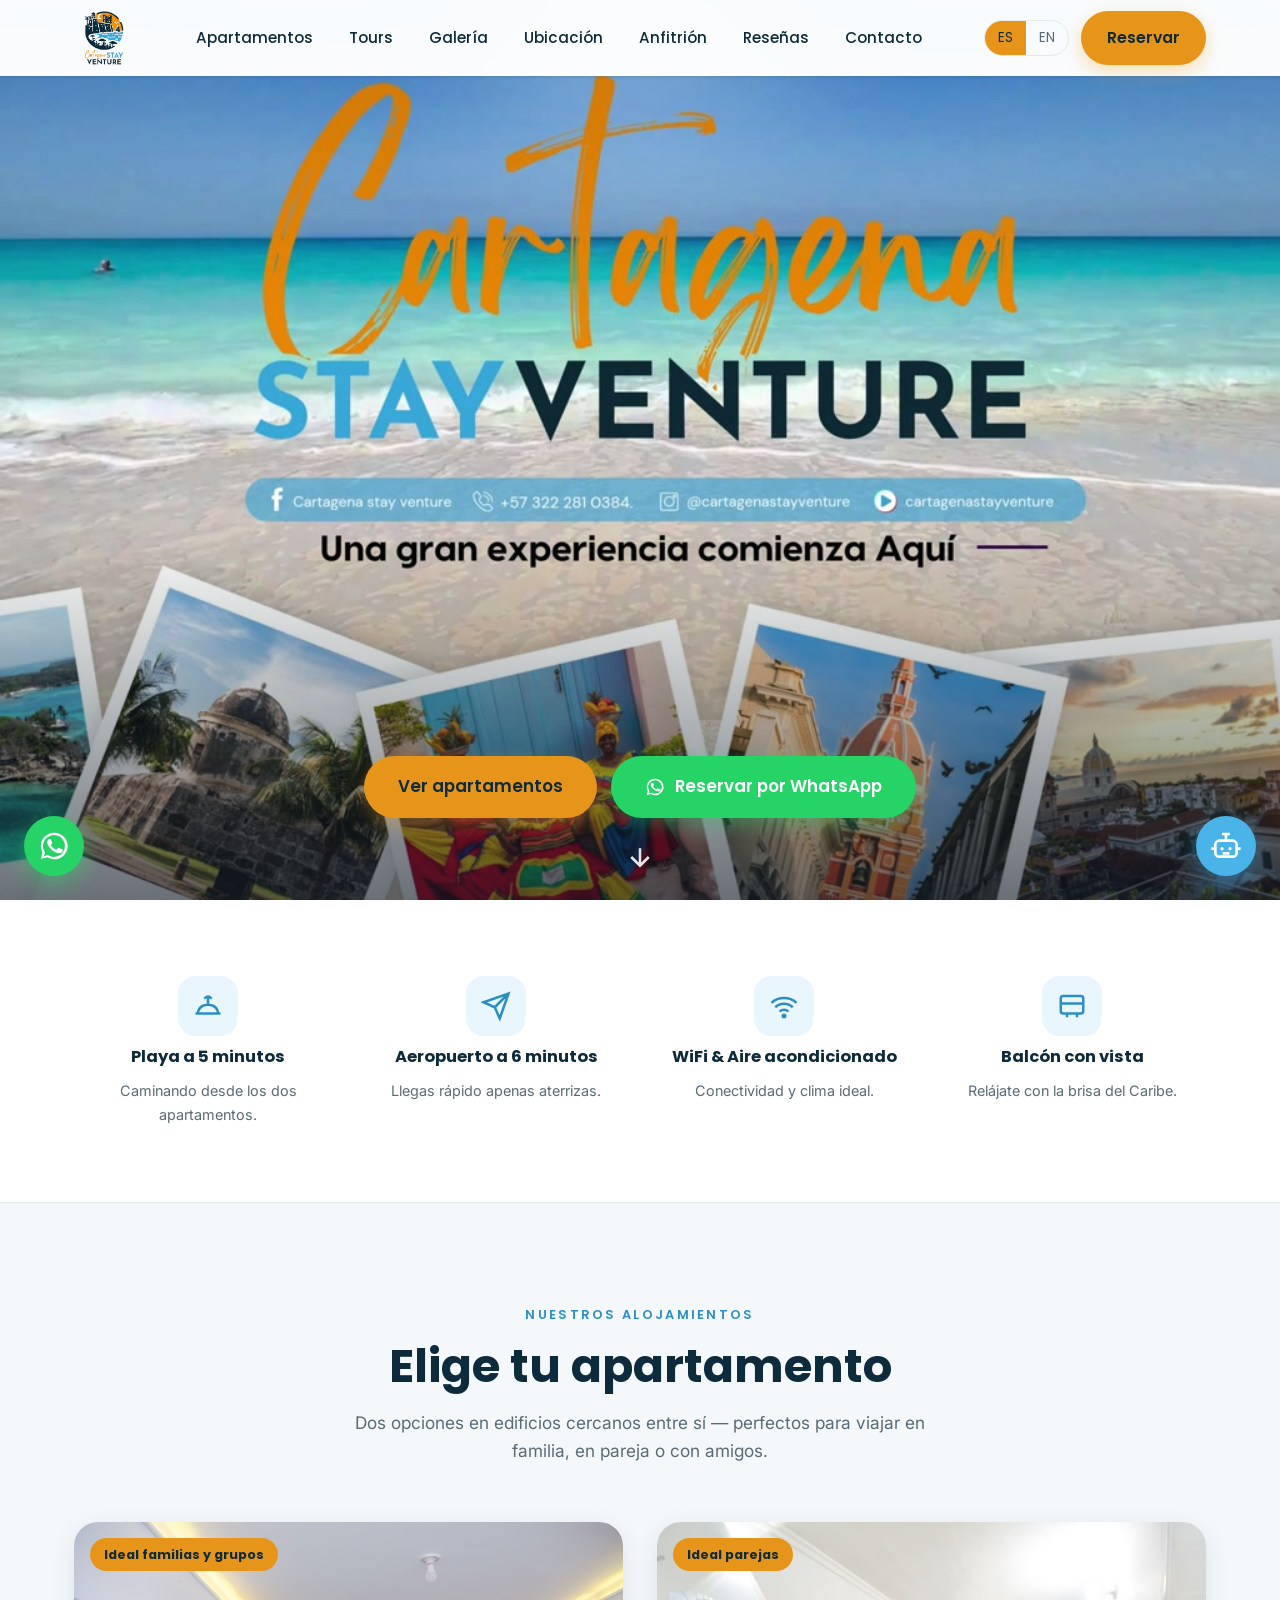
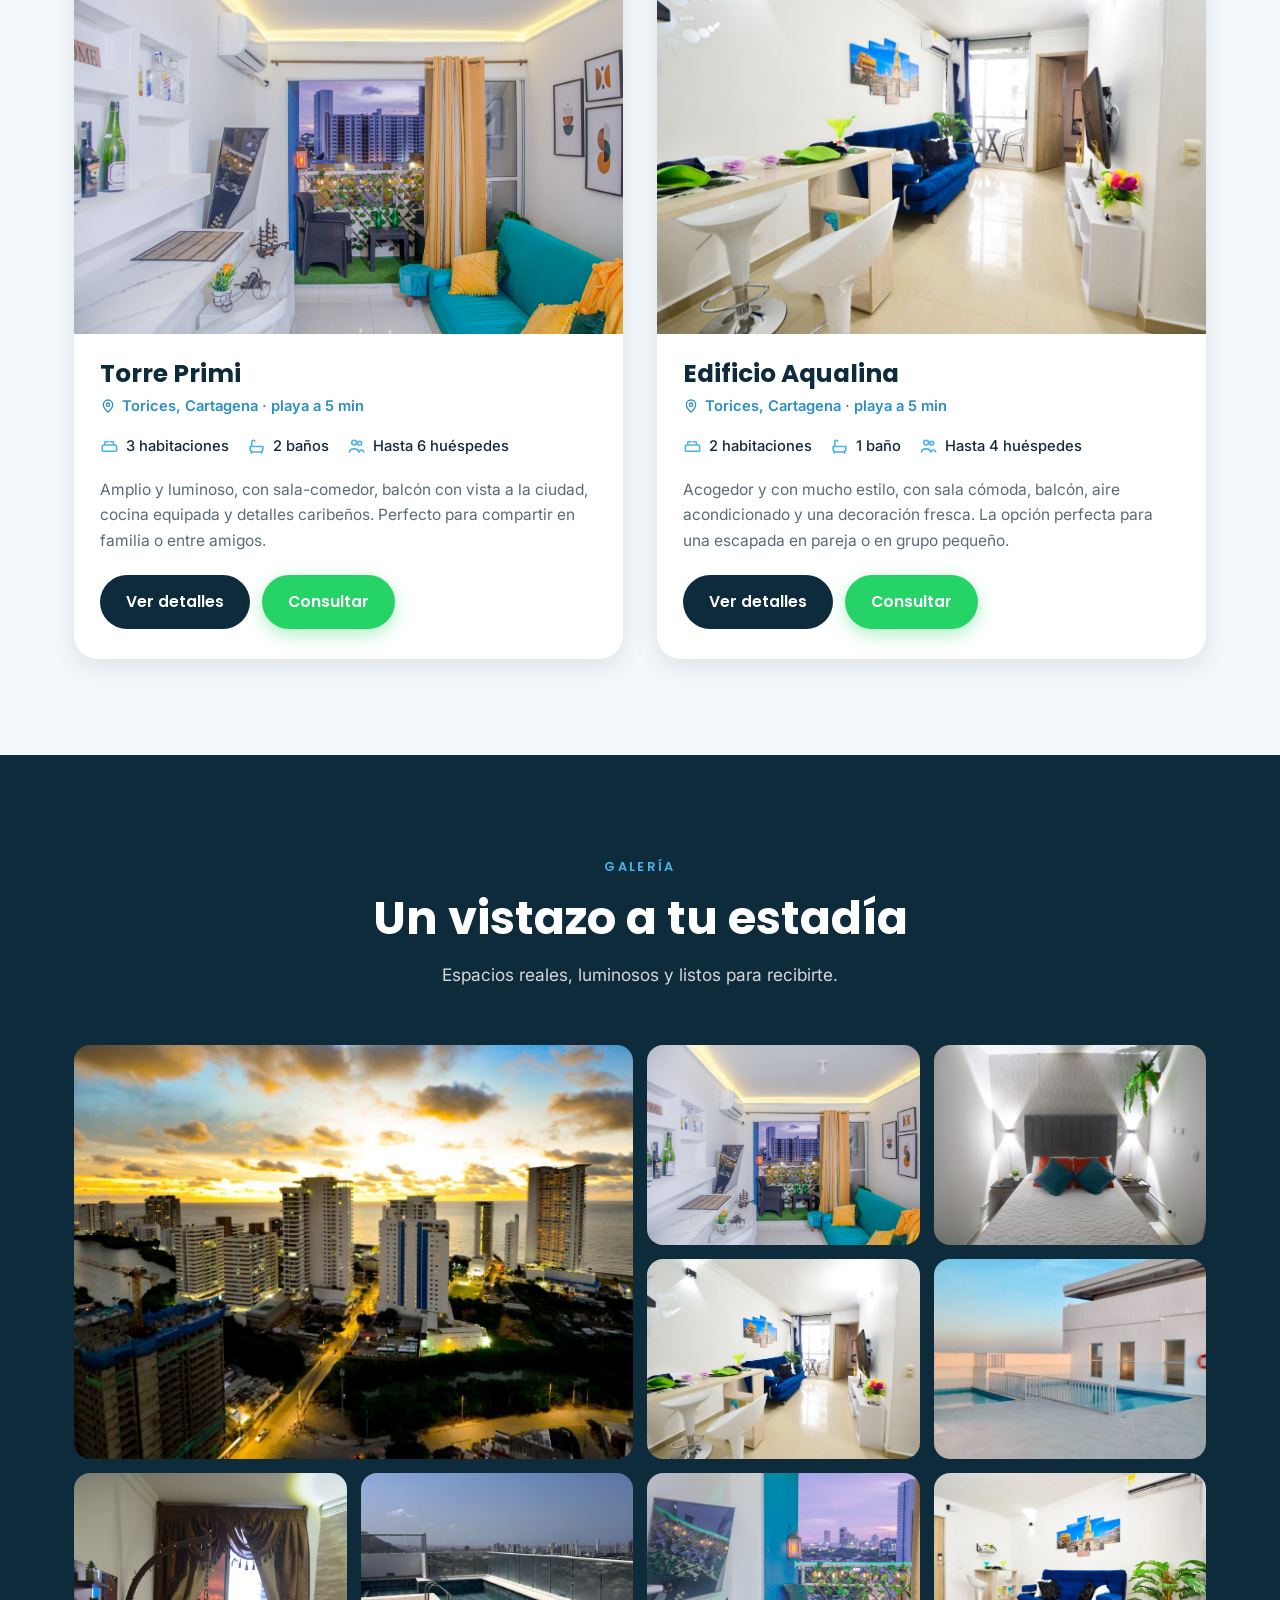
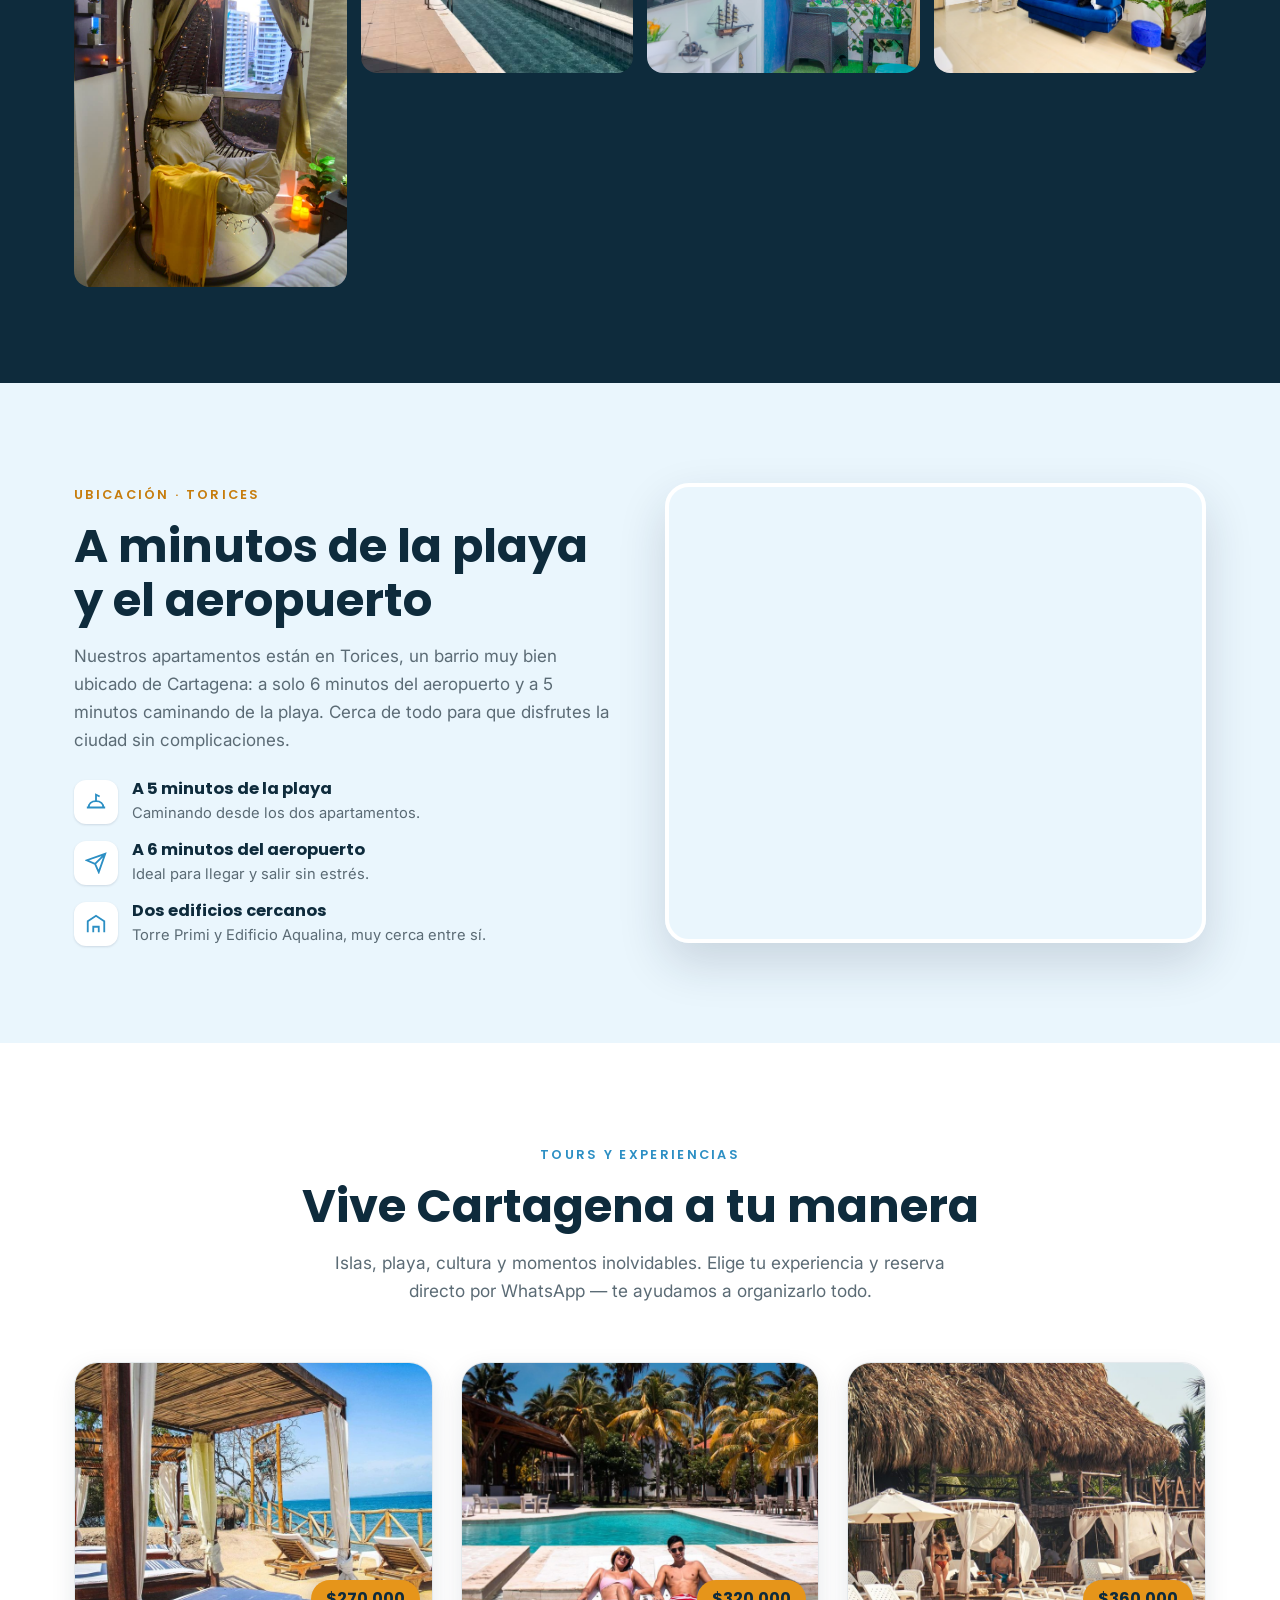
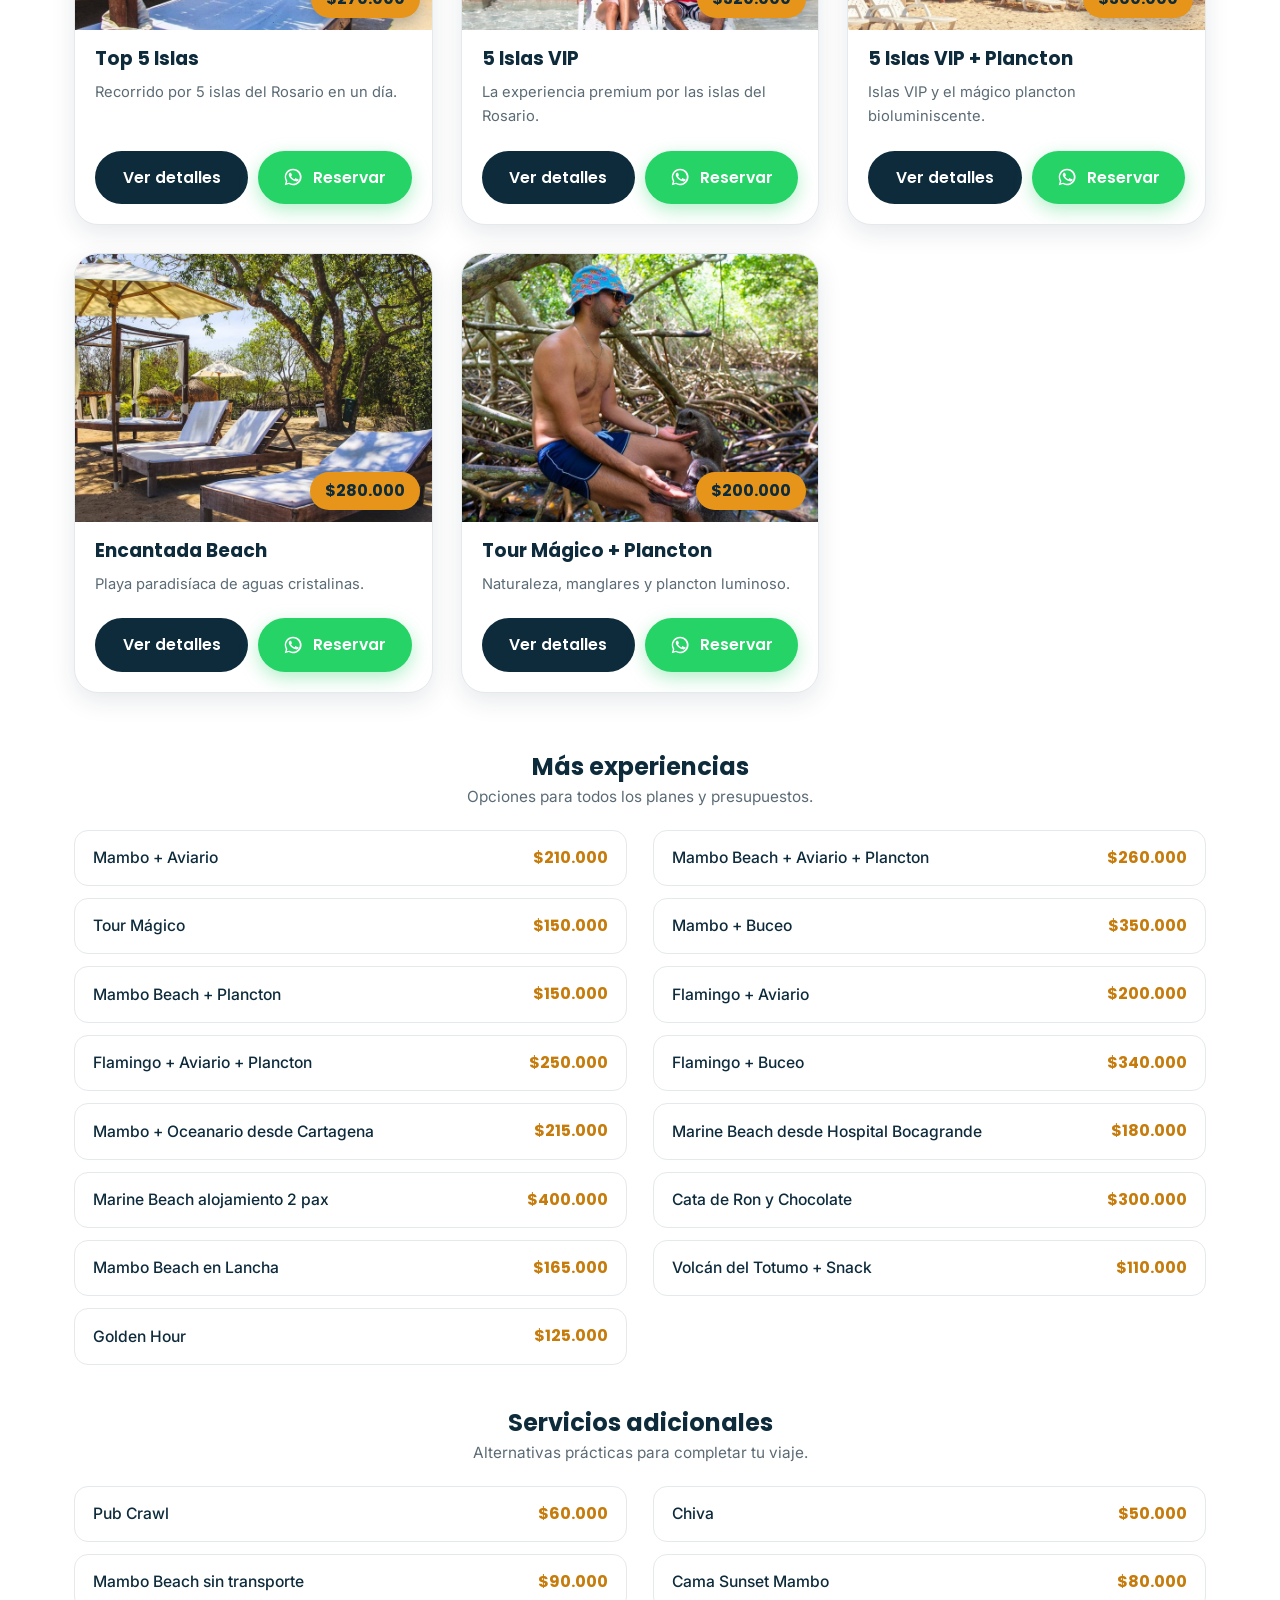
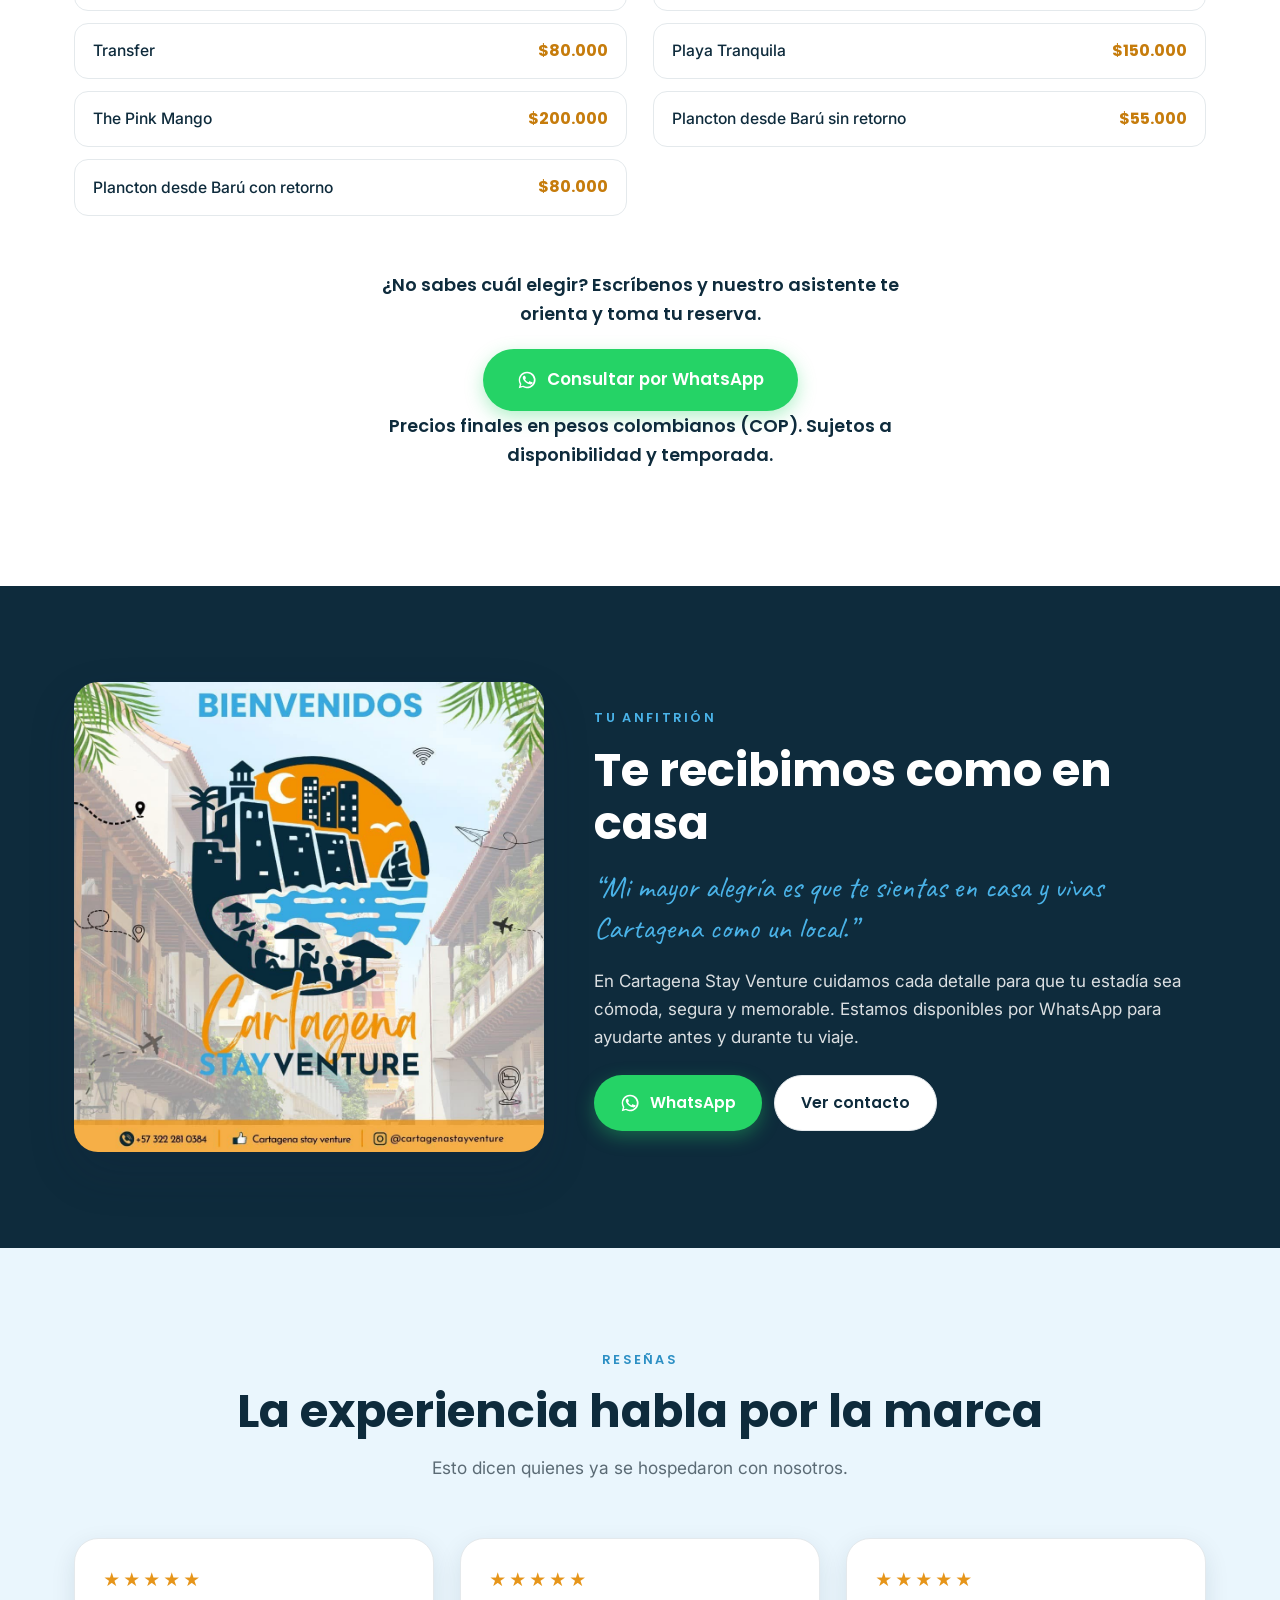
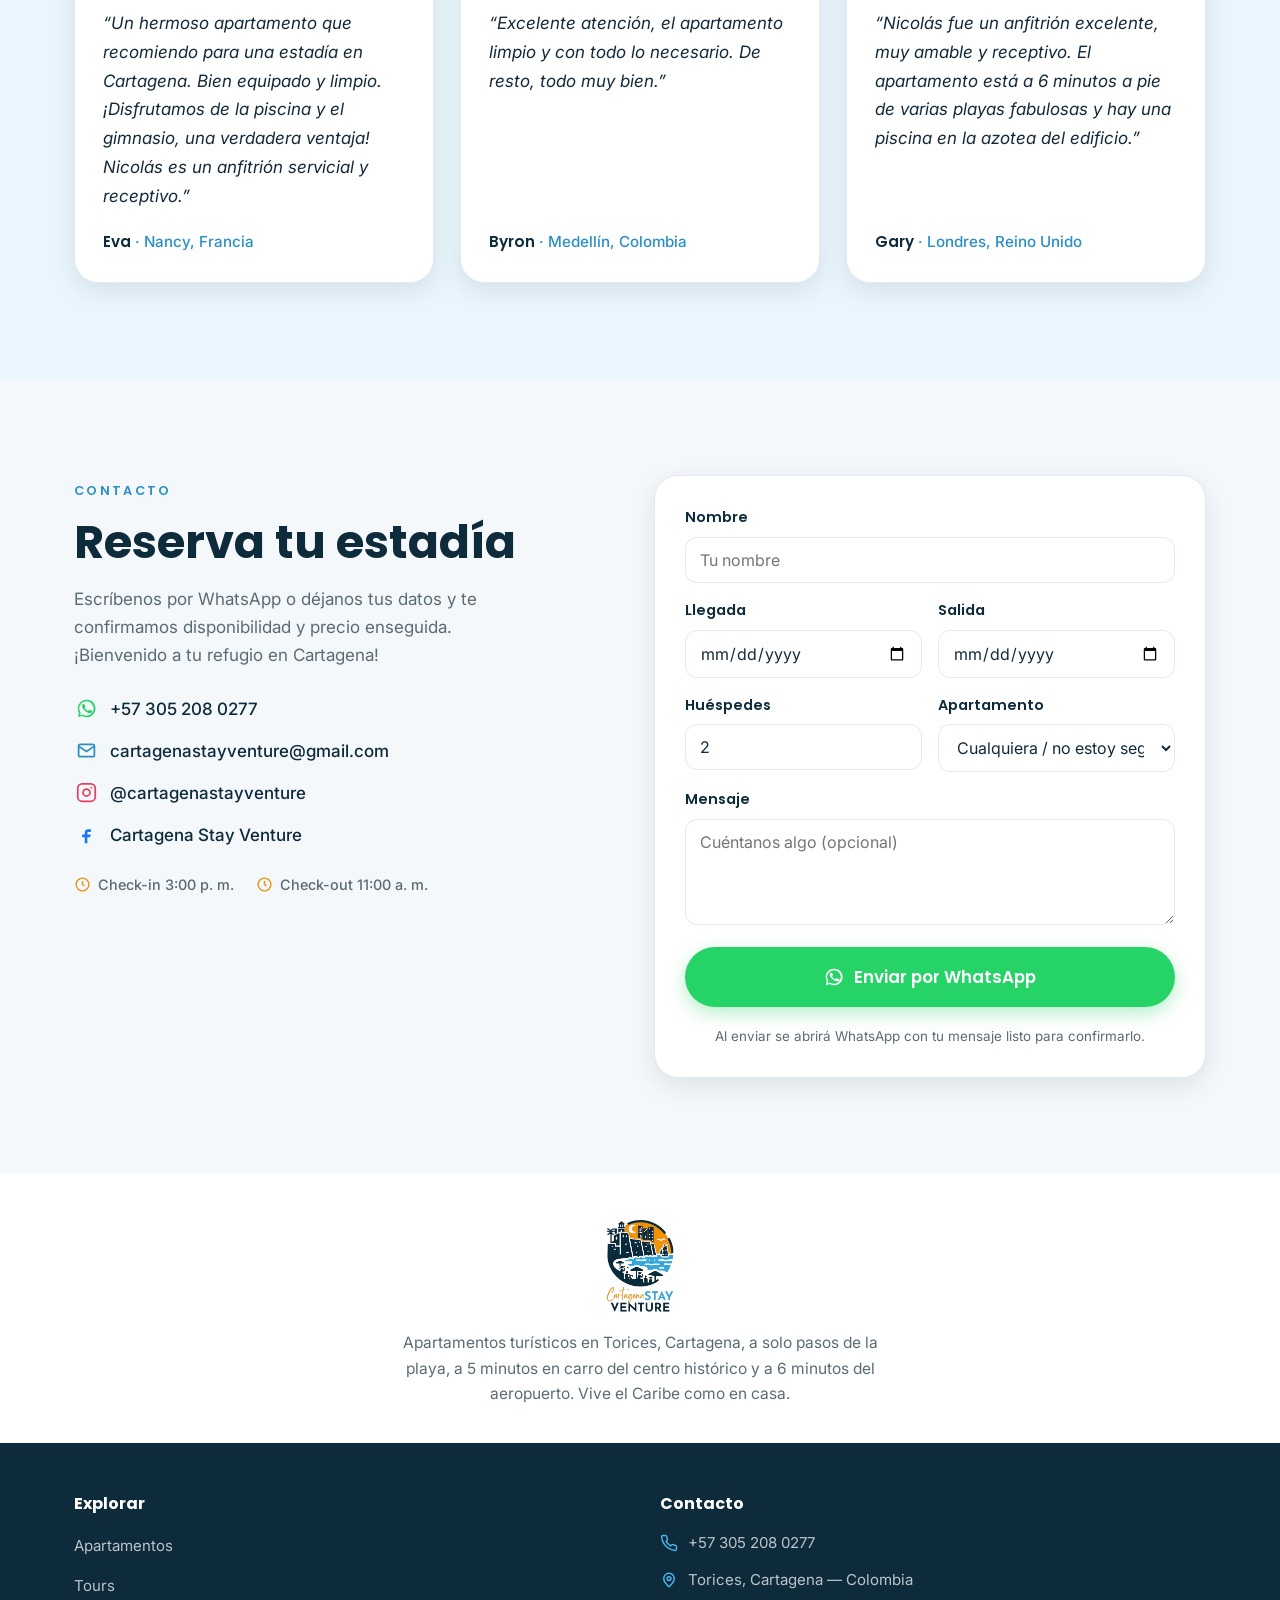
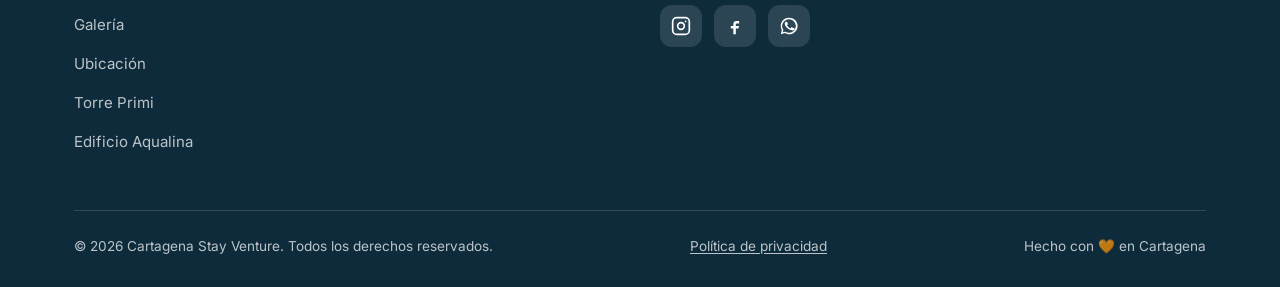
==== commit f08434ad: "Tours: páginas de detalle con fotos y contenido del aliado - Botón "Ver detalles" en cada tarjeta de" ====
--- a/index.html
+++ b/index.html
@@ -214,7 +214,7 @@
           <div class="tour-card__body">
             <h3>Top 5 Islas</h3>
             <p class="tour-card__desc">Recorrido por 5 islas del Rosario en un día.</p>
-            <a class="btn btn--wa" href="https://wa.me/573052080277?text=Hola%20Cartagena%20Stay%20Venture%21%20Me%20interesa%20la%20experiencia%3A%20Top%205%20Islas%20%28%24270.000%29.%20%C2%BFMe%20dan%20m%C3%A1s%20informaci%C3%B3n%20y%20disponibilidad%3F" target="_blank" rel="noopener"><svg viewBox="0 0 24 24" fill="currentColor"><path d="M12 2a10 10 0 0 0-8.6 15l-1.3 4.8 4.9-1.3A10 10 0 1 0 12 2zm0 18.2c-1.5 0-3-.4-4.3-1.2l-.3-.2-2.9.8.8-2.8-.2-.3A8.2 8.2 0 1 1 12 20.2zM17.5 14.4c-.3-.2-1.7-.9-2-1-.3-.1-.5-.2-.6.1-.2.3-.7.9-.8 1.1-.2.2-.3.2-.6.1-1.6-.8-2.6-1.4-3.7-3.2-.3-.5.3-.5.8-1.5.1-.2 0-.3 0-.5s-.6-1.6-.9-2.2c-.2-.5-.4-.5-.6-.5h-.5c-.2 0-.5.1-.7.3-.3.3-1 .9-1 2.3s1 2.7 1.2 2.9c.1.2 2 3.1 5 4.3 1.8.8 2.5.8 3.4.7.5-.1 1.7-.7 1.9-1.4.2-.6.2-1.2.2-1.3-.1-.2-.3-.3-.6-.4z"/></svg><span data-es="Reservar" data-en="Book">Reservar</span></a>
+            <div class="tour-card__actions"><a class="btn btn--navy" href="tour-top5islas.html" data-es="Ver detalles" data-en="View details">Ver detalles</a><a class="btn btn--wa" href="https://wa.me/573052080277?text=Hola%20Cartagena%20Stay%20Venture%21%20Me%20interesa%20la%20experiencia%3A%20Top%205%20Islas%20%28%24270.000%29.%20%C2%BFMe%20dan%20m%C3%A1s%20informaci%C3%B3n%20y%20disponibilidad%3F" target="_blank" rel="noopener"><svg viewBox="0 0 24 24" fill="currentColor"><path d="M12 2a10 10 0 0 0-8.6 15l-1.3 4.8 4.9-1.3A10 10 0 1 0 12 2zm0 18.2c-1.5 0-3-.4-4.3-1.2l-.3-.2-2.9.8.8-2.8-.2-.3A8.2 8.2 0 1 1 12 20.2zM17.5 14.4c-.3-.2-1.7-.9-2-1-.3-.1-.5-.2-.6.1-.2.3-.7.9-.8 1.1-.2.2-.3.2-.6.1-1.6-.8-2.6-1.4-3.7-3.2-.3-.5.3-.5.8-1.5.1-.2 0-.3 0-.5s-.6-1.6-.9-2.2c-.2-.5-.4-.5-.6-.5h-.5c-.2 0-.5.1-.7.3-.3.3-1 .9-1 2.3s1 2.7 1.2 2.9c.1.2 2 3.1 5 4.3 1.8.8 2.5.8 3.4.7.5-.1 1.7-.7 1.9-1.4.2-.6.2-1.2.2-1.3-.1-.2-.3-.3-.6-.4z"/></svg><span data-es="Reservar" data-en="Book">Reservar</span></a></div>
           </div>
         </article>
         <article class="tour-card" data-reveal="zoom">
@@ -222,7 +222,7 @@
           <div class="tour-card__body">
             <h3>5 Islas VIP</h3>
             <p class="tour-card__desc">La experiencia premium por las islas del Rosario.</p>
-            <a class="btn btn--wa" href="https://wa.me/573052080277?text=Hola%20Cartagena%20Stay%20Venture%21%20Me%20interesa%20la%20experiencia%3A%205%20Islas%20VIP%20%28%24320.000%29.%20%C2%BFMe%20dan%20m%C3%A1s%20informaci%C3%B3n%20y%20disponibilidad%3F" target="_blank" rel="noopener"><svg viewBox="0 0 24 24" fill="currentColor"><path d="M12 2a10 10 0 0 0-8.6 15l-1.3 4.8 4.9-1.3A10 10 0 1 0 12 2zm0 18.2c-1.5 0-3-.4-4.3-1.2l-.3-.2-2.9.8.8-2.8-.2-.3A8.2 8.2 0 1 1 12 20.2zM17.5 14.4c-.3-.2-1.7-.9-2-1-.3-.1-.5-.2-.6.1-.2.3-.7.9-.8 1.1-.2.2-.3.2-.6.1-1.6-.8-2.6-1.4-3.7-3.2-.3-.5.3-.5.8-1.5.1-.2 0-.3 0-.5s-.6-1.6-.9-2.2c-.2-.5-.4-.5-.6-.5h-.5c-.2 0-.5.1-.7.3-.3.3-1 .9-1 2.3s1 2.7 1.2 2.9c.1.2 2 3.1 5 4.3 1.8.8 2.5.8 3.4.7.5-.1 1.7-.7 1.9-1.4.2-.6.2-1.2.2-1.3-.1-.2-.3-.3-.6-.4z"/></svg><span data-es="Reservar" data-en="Book">Reservar</span></a>
+            <div class="tour-card__actions"><a class="btn btn--navy" href="tour-islasvip.html" data-es="Ver detalles" data-en="View details">Ver detalles</a><a class="btn btn--wa" href="https://wa.me/573052080277?text=Hola%20Cartagena%20Stay%20Venture%21%20Me%20interesa%20la%20experiencia%3A%205%20Islas%20VIP%20%28%24320.000%29.%20%C2%BFMe%20dan%20m%C3%A1s%20informaci%C3%B3n%20y%20disponibilidad%3F" target="_blank" rel="noopener"><svg viewBox="0 0 24 24" fill="currentColor"><path d="M12 2a10 10 0 0 0-8.6 15l-1.3 4.8 4.9-1.3A10 10 0 1 0 12 2zm0 18.2c-1.5 0-3-.4-4.3-1.2l-.3-.2-2.9.8.8-2.8-.2-.3A8.2 8.2 0 1 1 12 20.2zM17.5 14.4c-.3-.2-1.7-.9-2-1-.3-.1-.5-.2-.6.1-.2.3-.7.9-.8 1.1-.2.2-.3.2-.6.1-1.6-.8-2.6-1.4-3.7-3.2-.3-.5.3-.5.8-1.5.1-.2 0-.3 0-.5s-.6-1.6-.9-2.2c-.2-.5-.4-.5-.6-.5h-.5c-.2 0-.5.1-.7.3-.3.3-1 .9-1 2.3s1 2.7 1.2 2.9c.1.2 2 3.1 5 4.3 1.8.8 2.5.8 3.4.7.5-.1 1.7-.7 1.9-1.4.2-.6.2-1.2.2-1.3-.1-.2-.3-.3-.6-.4z"/></svg><span data-es="Reservar" data-en="Book">Reservar</span></a></div>
           </div>
         </article>
         <article class="tour-card" data-reveal="zoom">
@@ -230,7 +230,7 @@
           <div class="tour-card__body">
             <h3>5 Islas VIP + Plancton</h3>
             <p class="tour-card__desc">Islas VIP y el mágico plancton bioluminiscente.</p>
-            <a class="btn btn--wa" href="https://wa.me/573052080277?text=Hola%20Cartagena%20Stay%20Venture%21%20Me%20interesa%20la%20experiencia%3A%205%20Islas%20VIP%20%2B%20Plancton%20%28%24360.000%29.%20%C2%BFMe%20dan%20m%C3%A1s%20informaci%C3%B3n%20y%20disponibilidad%3F" target="_blank" rel="noopener"><svg viewBox="0 0 24 24" fill="currentColor"><path d="M12 2a10 10 0 0 0-8.6 15l-1.3 4.8 4.9-1.3A10 10 0 1 0 12 2zm0 18.2c-1.5 0-3-.4-4.3-1.2l-.3-.2-2.9.8.8-2.8-.2-.3A8.2 8.2 0 1 1 12 20.2zM17.5 14.4c-.3-.2-1.7-.9-2-1-.3-.1-.5-.2-.6.1-.2.3-.7.9-.8 1.1-.2.2-.3.2-.6.1-1.6-.8-2.6-1.4-3.7-3.2-.3-.5.3-.5.8-1.5.1-.2 0-.3 0-.5s-.6-1.6-.9-2.2c-.2-.5-.4-.5-.6-.5h-.5c-.2 0-.5.1-.7.3-.3.3-1 .9-1 2.3s1 2.7 1.2 2.9c.1.2 2 3.1 5 4.3 1.8.8 2.5.8 3.4.7.5-.1 1.7-.7 1.9-1.4.2-.6.2-1.2.2-1.3-.1-.2-.3-.3-.6-.4z"/></svg><span data-es="Reservar" data-en="Book">Reservar</span></a>
+            <div class="tour-card__actions"><a class="btn btn--navy" href="tour-islasvip-plancton.html" data-es="Ver detalles" data-en="View details">Ver detalles</a><a class="btn btn--wa" href="https://wa.me/573052080277?text=Hola%20Cartagena%20Stay%20Venture%21%20Me%20interesa%20la%20experiencia%3A%205%20Islas%20VIP%20%2B%20Plancton%20%28%24360.000%29.%20%C2%BFMe%20dan%20m%C3%A1s%20informaci%C3%B3n%20y%20disponibilidad%3F" target="_blank" rel="noopener"><svg viewBox="0 0 24 24" fill="currentColor"><path d="M12 2a10 10 0 0 0-8.6 15l-1.3 4.8 4.9-1.3A10 10 0 1 0 12 2zm0 18.2c-1.5 0-3-.4-4.3-1.2l-.3-.2-2.9.8.8-2.8-.2-.3A8.2 8.2 0 1 1 12 20.2zM17.5 14.4c-.3-.2-1.7-.9-2-1-.3-.1-.5-.2-.6.1-.2.3-.7.9-.8 1.1-.2.2-.3.2-.6.1-1.6-.8-2.6-1.4-3.7-3.2-.3-.5.3-.5.8-1.5.1-.2 0-.3 0-.5s-.6-1.6-.9-2.2c-.2-.5-.4-.5-.6-.5h-.5c-.2 0-.5.1-.7.3-.3.3-1 .9-1 2.3s1 2.7 1.2 2.9c.1.2 2 3.1 5 4.3 1.8.8 2.5.8 3.4.7.5-.1 1.7-.7 1.9-1.4.2-.6.2-1.2.2-1.3-.1-.2-.3-.3-.6-.4z"/></svg><span data-es="Reservar" data-en="Book">Reservar</span></a></div>
           </div>
         </article>
         <article class="tour-card" data-reveal="zoom">
@@ -238,7 +238,7 @@
           <div class="tour-card__body">
             <h3>Encantada Beach</h3>
             <p class="tour-card__desc">Playa paradisíaca de aguas cristalinas.</p>
-            <a class="btn btn--wa" href="https://wa.me/573052080277?text=Hola%20Cartagena%20Stay%20Venture%21%20Me%20interesa%20la%20experiencia%3A%20Encantada%20Beach%20%28%24280.000%29.%20%C2%BFMe%20dan%20m%C3%A1s%20informaci%C3%B3n%20y%20disponibilidad%3F" target="_blank" rel="noopener"><svg viewBox="0 0 24 24" fill="currentColor"><path d="M12 2a10 10 0 0 0-8.6 15l-1.3 4.8 4.9-1.3A10 10 0 1 0 12 2zm0 18.2c-1.5 0-3-.4-4.3-1.2l-.3-.2-2.9.8.8-2.8-.2-.3A8.2 8.2 0 1 1 12 20.2zM17.5 14.4c-.3-.2-1.7-.9-2-1-.3-.1-.5-.2-.6.1-.2.3-.7.9-.8 1.1-.2.2-.3.2-.6.1-1.6-.8-2.6-1.4-3.7-3.2-.3-.5.3-.5.8-1.5.1-.2 0-.3 0-.5s-.6-1.6-.9-2.2c-.2-.5-.4-.5-.6-.5h-.5c-.2 0-.5.1-.7.3-.3.3-1 .9-1 2.3s1 2.7 1.2 2.9c.1.2 2 3.1 5 4.3 1.8.8 2.5.8 3.4.7.5-.1 1.7-.7 1.9-1.4.2-.6.2-1.2.2-1.3-.1-.2-.3-.3-.6-.4z"/></svg><span data-es="Reservar" data-en="Book">Reservar</span></a>
+            <div class="tour-card__actions"><a class="btn btn--navy" href="tour-encantada.html" data-es="Ver detalles" data-en="View details">Ver detalles</a><a class="btn btn--wa" href="https://wa.me/573052080277?text=Hola%20Cartagena%20Stay%20Venture%21%20Me%20interesa%20la%20experiencia%3A%20Encantada%20Beach%20%28%24280.000%29.%20%C2%BFMe%20dan%20m%C3%A1s%20informaci%C3%B3n%20y%20disponibilidad%3F" target="_blank" rel="noopener"><svg viewBox="0 0 24 24" fill="currentColor"><path d="M12 2a10 10 0 0 0-8.6 15l-1.3 4.8 4.9-1.3A10 10 0 1 0 12 2zm0 18.2c-1.5 0-3-.4-4.3-1.2l-.3-.2-2.9.8.8-2.8-.2-.3A8.2 8.2 0 1 1 12 20.2zM17.5 14.4c-.3-.2-1.7-.9-2-1-.3-.1-.5-.2-.6.1-.2.3-.7.9-.8 1.1-.2.2-.3.2-.6.1-1.6-.8-2.6-1.4-3.7-3.2-.3-.5.3-.5.8-1.5.1-.2 0-.3 0-.5s-.6-1.6-.9-2.2c-.2-.5-.4-.5-.6-.5h-.5c-.2 0-.5.1-.7.3-.3.3-1 .9-1 2.3s1 2.7 1.2 2.9c.1.2 2 3.1 5 4.3 1.8.8 2.5.8 3.4.7.5-.1 1.7-.7 1.9-1.4.2-.6.2-1.2.2-1.3-.1-.2-.3-.3-.6-.4z"/></svg><span data-es="Reservar" data-en="Book">Reservar</span></a></div>
           </div>
         </article>
         <article class="tour-card" data-reveal="zoom">
@@ -246,15 +246,7 @@
           <div class="tour-card__body">
             <h3>Tour Mágico + Plancton</h3>
             <p class="tour-card__desc">Naturaleza, manglares y plancton luminoso.</p>
-            <a class="btn btn--wa" href="https://wa.me/573052080277?text=Hola%20Cartagena%20Stay%20Venture%21%20Me%20interesa%20la%20experiencia%3A%20Tour%20M%C3%A1gico%20%2B%20Plancton%20%28%24200.000%29.%20%C2%BFMe%20dan%20m%C3%A1s%20informaci%C3%B3n%20y%20disponibilidad%3F" target="_blank" rel="noopener"><svg viewBox="0 0 24 24" fill="currentColor"><path d="M12 2a10 10 0 0 0-8.6 15l-1.3 4.8 4.9-1.3A10 10 0 1 0 12 2zm0 18.2c-1.5 0-3-.4-4.3-1.2l-.3-.2-2.9.8.8-2.8-.2-.3A8.2 8.2 0 1 1 12 20.2zM17.5 14.4c-.3-.2-1.7-.9-2-1-.3-.1-.5-.2-.6.1-.2.3-.7.9-.8 1.1-.2.2-.3.2-.6.1-1.6-.8-2.6-1.4-3.7-3.2-.3-.5.3-.5.8-1.5.1-.2 0-.3 0-.5s-.6-1.6-.9-2.2c-.2-.5-.4-.5-.6-.5h-.5c-.2 0-.5.1-.7.3-.3.3-1 .9-1 2.3s1 2.7 1.2 2.9c.1.2 2 3.1 5 4.3 1.8.8 2.5.8 3.4.7.5-.1 1.7-.7 1.9-1.4.2-.6.2-1.2.2-1.3-.1-.2-.3-.3-.6-.4z"/></svg><span data-es="Reservar" data-en="Book">Reservar</span></a>
-          </div>
-        </article>
-        <article class="tour-card" data-reveal="zoom">
-          <div class="tour-card__media"><img src="assets/img/tours/feat-islas-oceanario.jpg" alt="Islas + Oceanario" loading="lazy" /><span class="tour-card__price">$280.000</span></div>
-          <div class="tour-card__body">
-            <h3>Islas + Oceanario</h3>
-            <p class="tour-card__desc">Islas del Rosario con visita al oceanario.</p>
-            <a class="btn btn--wa" href="https://wa.me/573052080277?text=Hola%20Cartagena%20Stay%20Venture%21%20Me%20interesa%20la%20experiencia%3A%20Islas%20%2B%20Oceanario%20%28%24280.000%29.%20%C2%BFMe%20dan%20m%C3%A1s%20informaci%C3%B3n%20y%20disponibilidad%3F" target="_blank" rel="noopener"><svg viewBox="0 0 24 24" fill="currentColor"><path d="M12 2a10 10 0 0 0-8.6 15l-1.3 4.8 4.9-1.3A10 10 0 1 0 12 2zm0 18.2c-1.5 0-3-.4-4.3-1.2l-.3-.2-2.9.8.8-2.8-.2-.3A8.2 8.2 0 1 1 12 20.2zM17.5 14.4c-.3-.2-1.7-.9-2-1-.3-.1-.5-.2-.6.1-.2.3-.7.9-.8 1.1-.2.2-.3.2-.6.1-1.6-.8-2.6-1.4-3.7-3.2-.3-.5.3-.5.8-1.5.1-.2 0-.3 0-.5s-.6-1.6-.9-2.2c-.2-.5-.4-.5-.6-.5h-.5c-.2 0-.5.1-.7.3-.3.3-1 .9-1 2.3s1 2.7 1.2 2.9c.1.2 2 3.1 5 4.3 1.8.8 2.5.8 3.4.7.5-.1 1.7-.7 1.9-1.4.2-.6.2-1.2.2-1.3-.1-.2-.3-.3-.6-.4z"/></svg><span data-es="Reservar" data-en="Book">Reservar</span></a>
+            <div class="tour-card__actions"><a class="btn btn--navy" href="tour-magico-plancton.html" data-es="Ver detalles" data-en="View details">Ver detalles</a><a class="btn btn--wa" href="https://wa.me/573052080277?text=Hola%20Cartagena%20Stay%20Venture%21%20Me%20interesa%20la%20experiencia%3A%20Tour%20M%C3%A1gico%20%2B%20Plancton%20%28%24200.000%29.%20%C2%BFMe%20dan%20m%C3%A1s%20informaci%C3%B3n%20y%20disponibilidad%3F" target="_blank" rel="noopener"><svg viewBox="0 0 24 24" fill="currentColor"><path d="M12 2a10 10 0 0 0-8.6 15l-1.3 4.8 4.9-1.3A10 10 0 1 0 12 2zm0 18.2c-1.5 0-3-.4-4.3-1.2l-.3-.2-2.9.8.8-2.8-.2-.3A8.2 8.2 0 1 1 12 20.2zM17.5 14.4c-.3-.2-1.7-.9-2-1-.3-.1-.5-.2-.6.1-.2.3-.7.9-.8 1.1-.2.2-.3.2-.6.1-1.6-.8-2.6-1.4-3.7-3.2-.3-.5.3-.5.8-1.5.1-.2 0-.3 0-.5s-.6-1.6-.9-2.2c-.2-.5-.4-.5-.6-.5h-.5c-.2 0-.5.1-.7.3-.3.3-1 .9-1 2.3s1 2.7 1.2 2.9c.1.2 2 3.1 5 4.3 1.8.8 2.5.8 3.4.7.5-.1 1.7-.7 1.9-1.4.2-.6.2-1.2.2-1.3-.1-.2-.3-.3-.6-.4z"/></svg><span data-es="Reservar" data-en="Book">Reservar</span></a></div>
           </div>
         </article>
       </div>
--- a/assets/css/styles.css
+++ b/assets/css/styles.css
@@ -561,3 +561,25 @@
 @media (max-width: 980px){ .tours-grid { grid-template-columns: repeat(2,1fr); } }
 @media (max-width: 760px){ .tours-list { grid-template-columns: 1fr; } }
 @media (max-width: 560px){ .tours-grid { grid-template-columns: 1fr; } }
+
+/* ---- Tarjetas de tour: dos botones ---- */
+.tour-card__actions { display:flex; gap:10px; margin-top:6px; }
+.tour-card__actions .btn { flex:1; justify-content:center; padding-left:12px; padding-right:12px; }
+/* ---- Página de detalle de tour ---- */
+.tour-hero { border-radius: var(--radius-lg); overflow:hidden; box-shadow: var(--shadow-lg); aspect-ratio:16/7; border:4px solid #fff; }
+.tour-hero img { width:100%; height:100%; object-fit:cover; }
+.tour-pricepill { display:inline-flex; align-items:baseline; gap:8px; background: var(--orange); color: var(--navy); font-family:var(--font-head); font-weight:800; font-size:1.35rem; padding:8px 20px; border-radius: var(--radius-pill); box-shadow:0 6px 16px rgba(22,36,63,.2); }
+.tour-pricepill small { font-weight:600; font-size:.72rem; opacity:.8; text-transform:uppercase; letter-spacing:.04em; }
+.amen--yes svg { color: var(--whatsapp); }
+.tour-plankton { margin-top:18px; background: linear-gradient(120deg, var(--navy), var(--navy-600)); color:#fff; border-radius: var(--radius); padding:18px 22px; }
+.tour-plankton h4 { color:#fff; font-size:1.05rem; margin-bottom:10px; }
+.tour-plankton ul { display:grid; grid-template-columns:repeat(2,1fr); gap:6px 18px; }
+.tour-plankton li { position:relative; padding-left:16px; font-size:.95rem; color:rgba(255,255,255,.9); }
+.tour-plankton li::before { content:"\2726"; position:absolute; left:0; color: var(--sky); }
+.tour-no { display:grid; gap:10px; }
+.tour-no li { display:flex; align-items:center; gap:10px; color: var(--muted); font-size:.98rem; }
+.tour-no svg { width:18px; height:18px; color: var(--orange-600); flex:none; }
+.booking-card__price { font-family: var(--font-head); font-weight:800; font-size:2rem; color: var(--navy); line-height:1.1; margin-bottom:12px; }
+.booking-card__price small { display:block; font-weight:500; font-size:.8rem; color: var(--muted); margin-top:2px; }
+.tour-meet { color: var(--muted); font-size:.96rem; }
+@media (max-width:560px){ .tour-plankton ul { grid-template-columns:1fr; } .tour-hero { aspect-ratio:4/3; } }
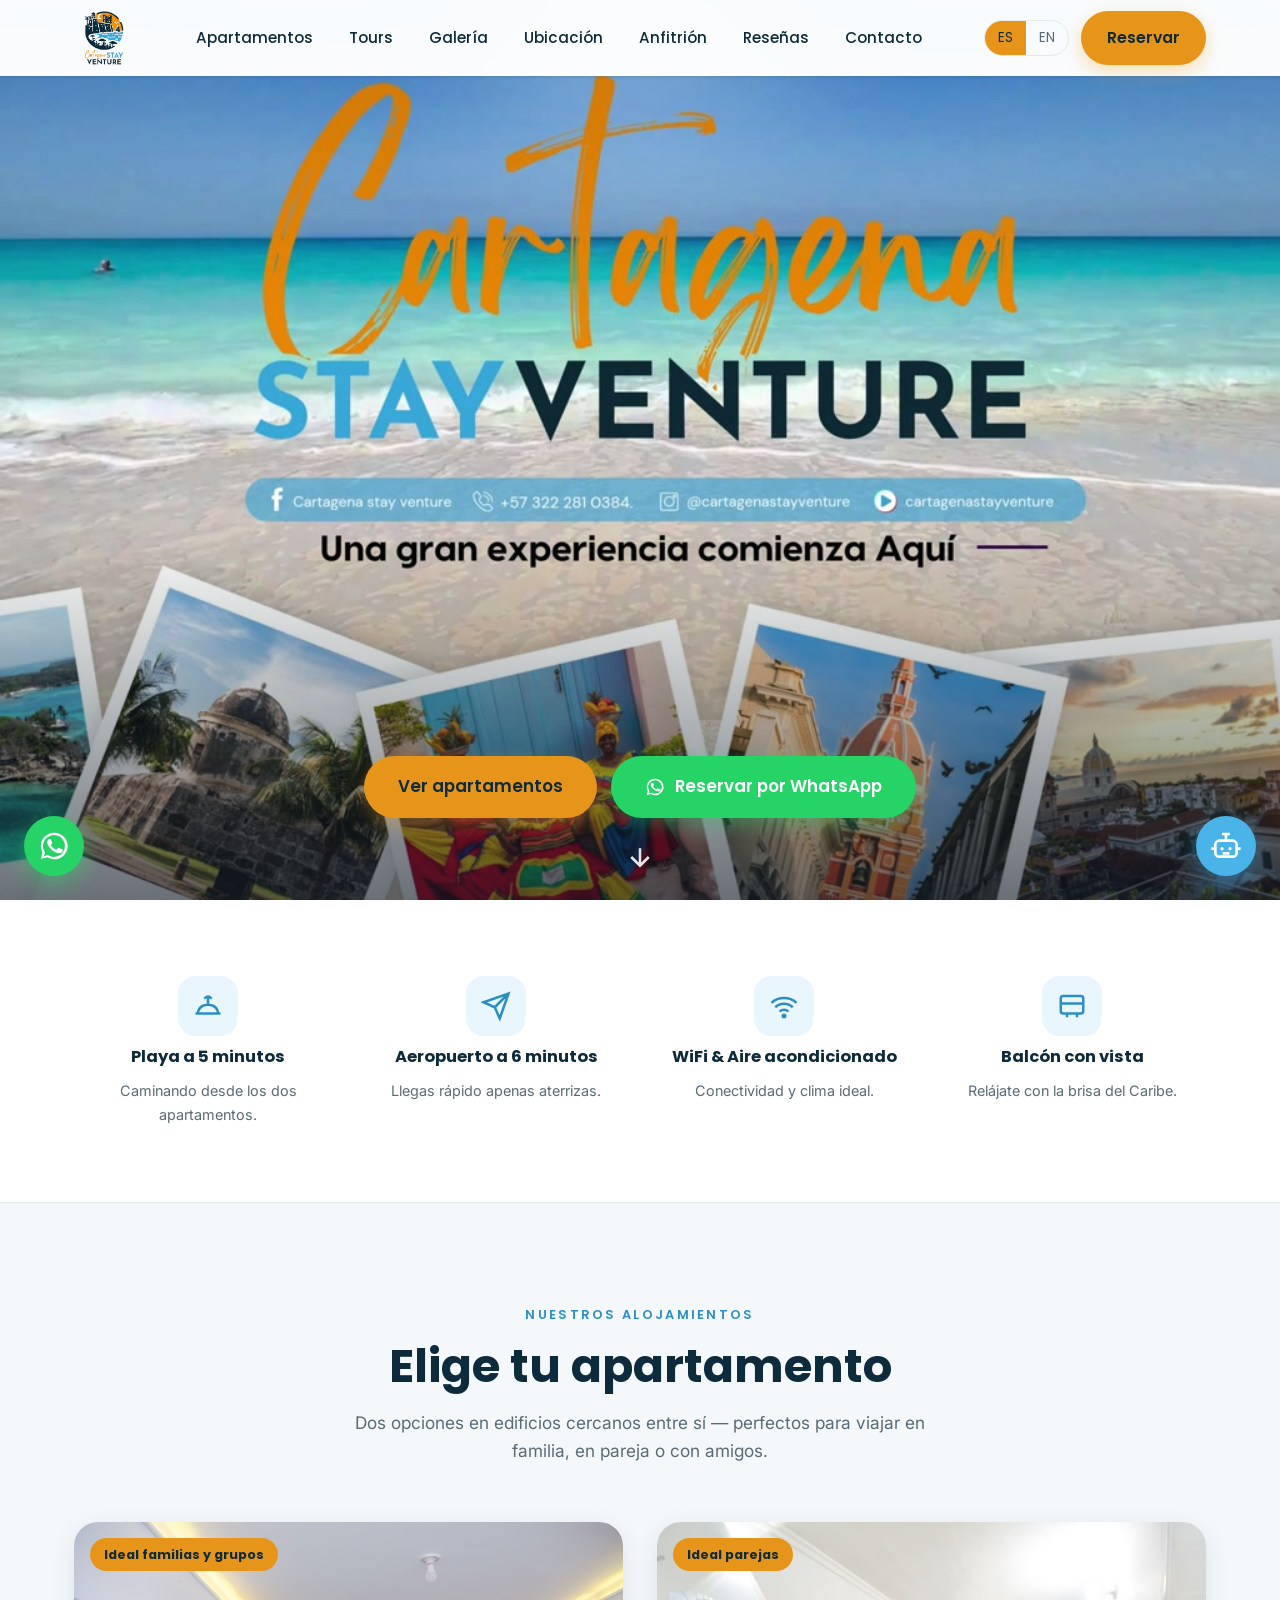
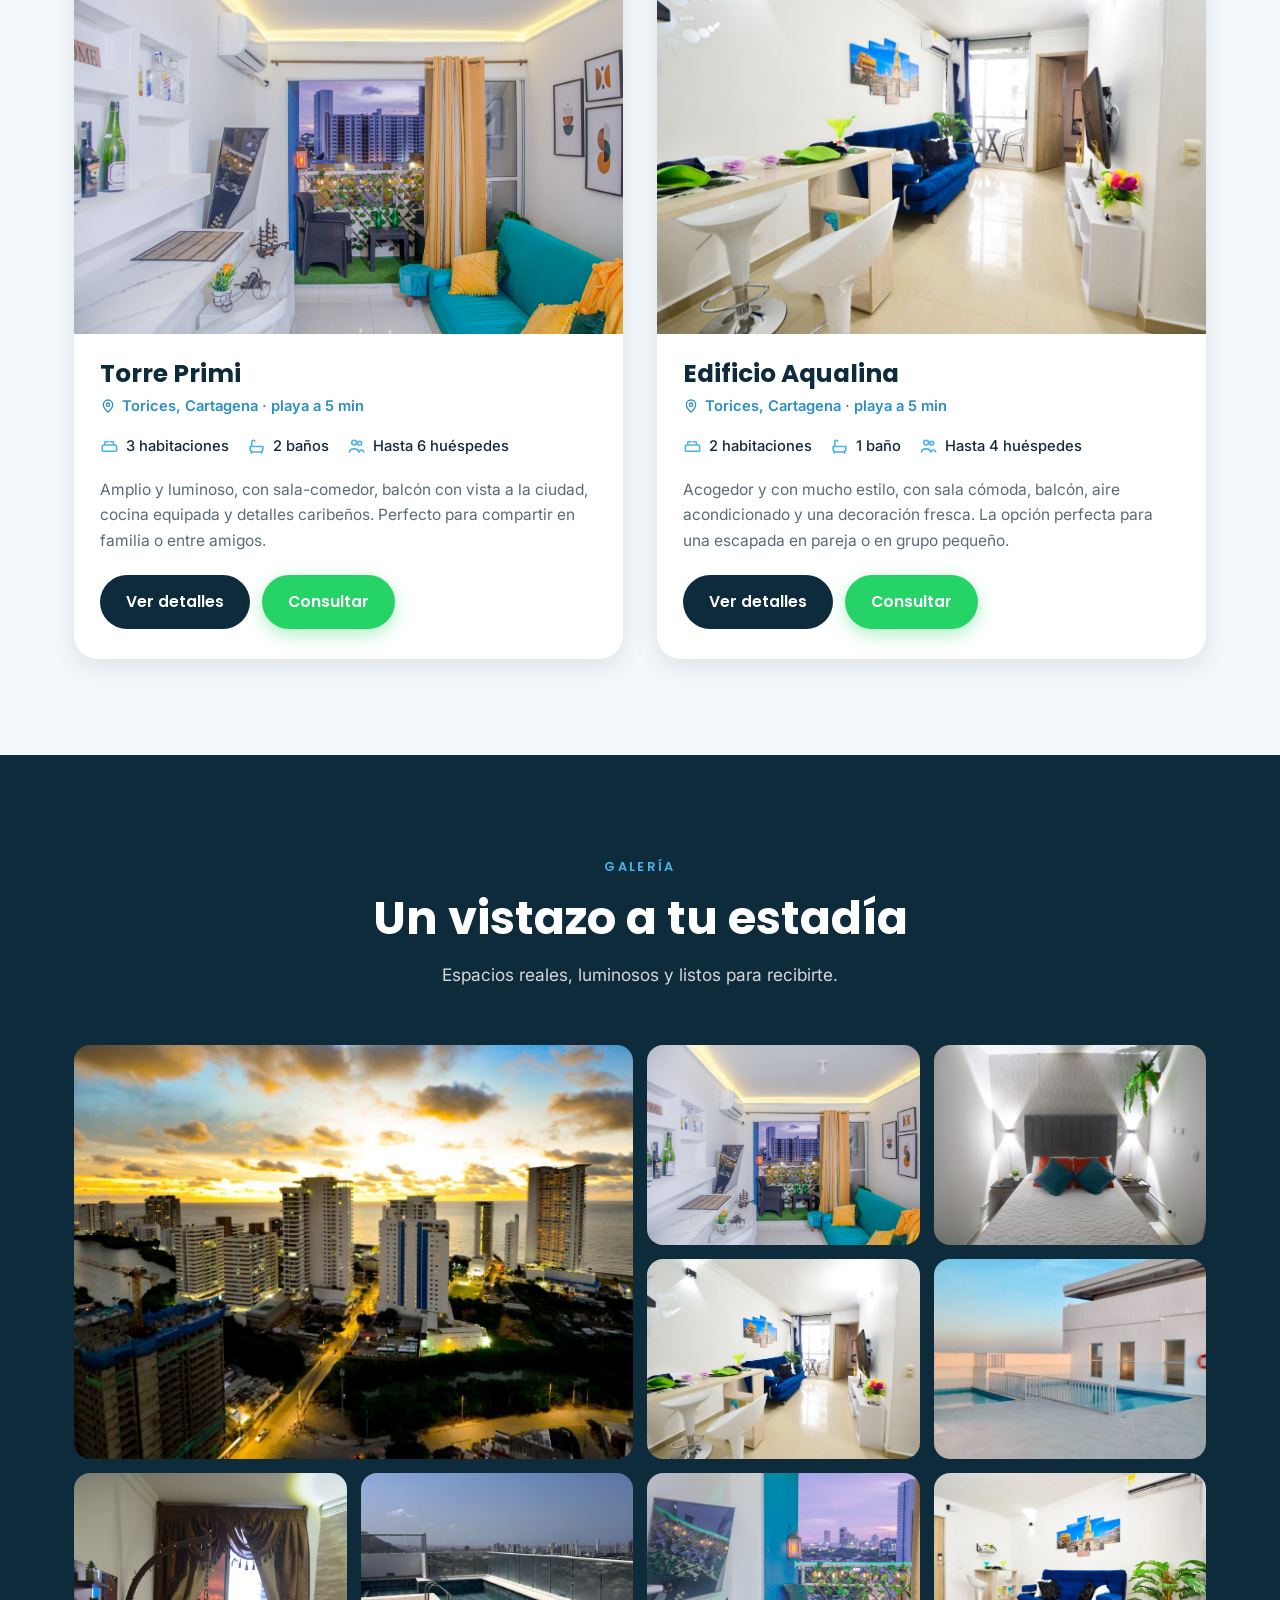
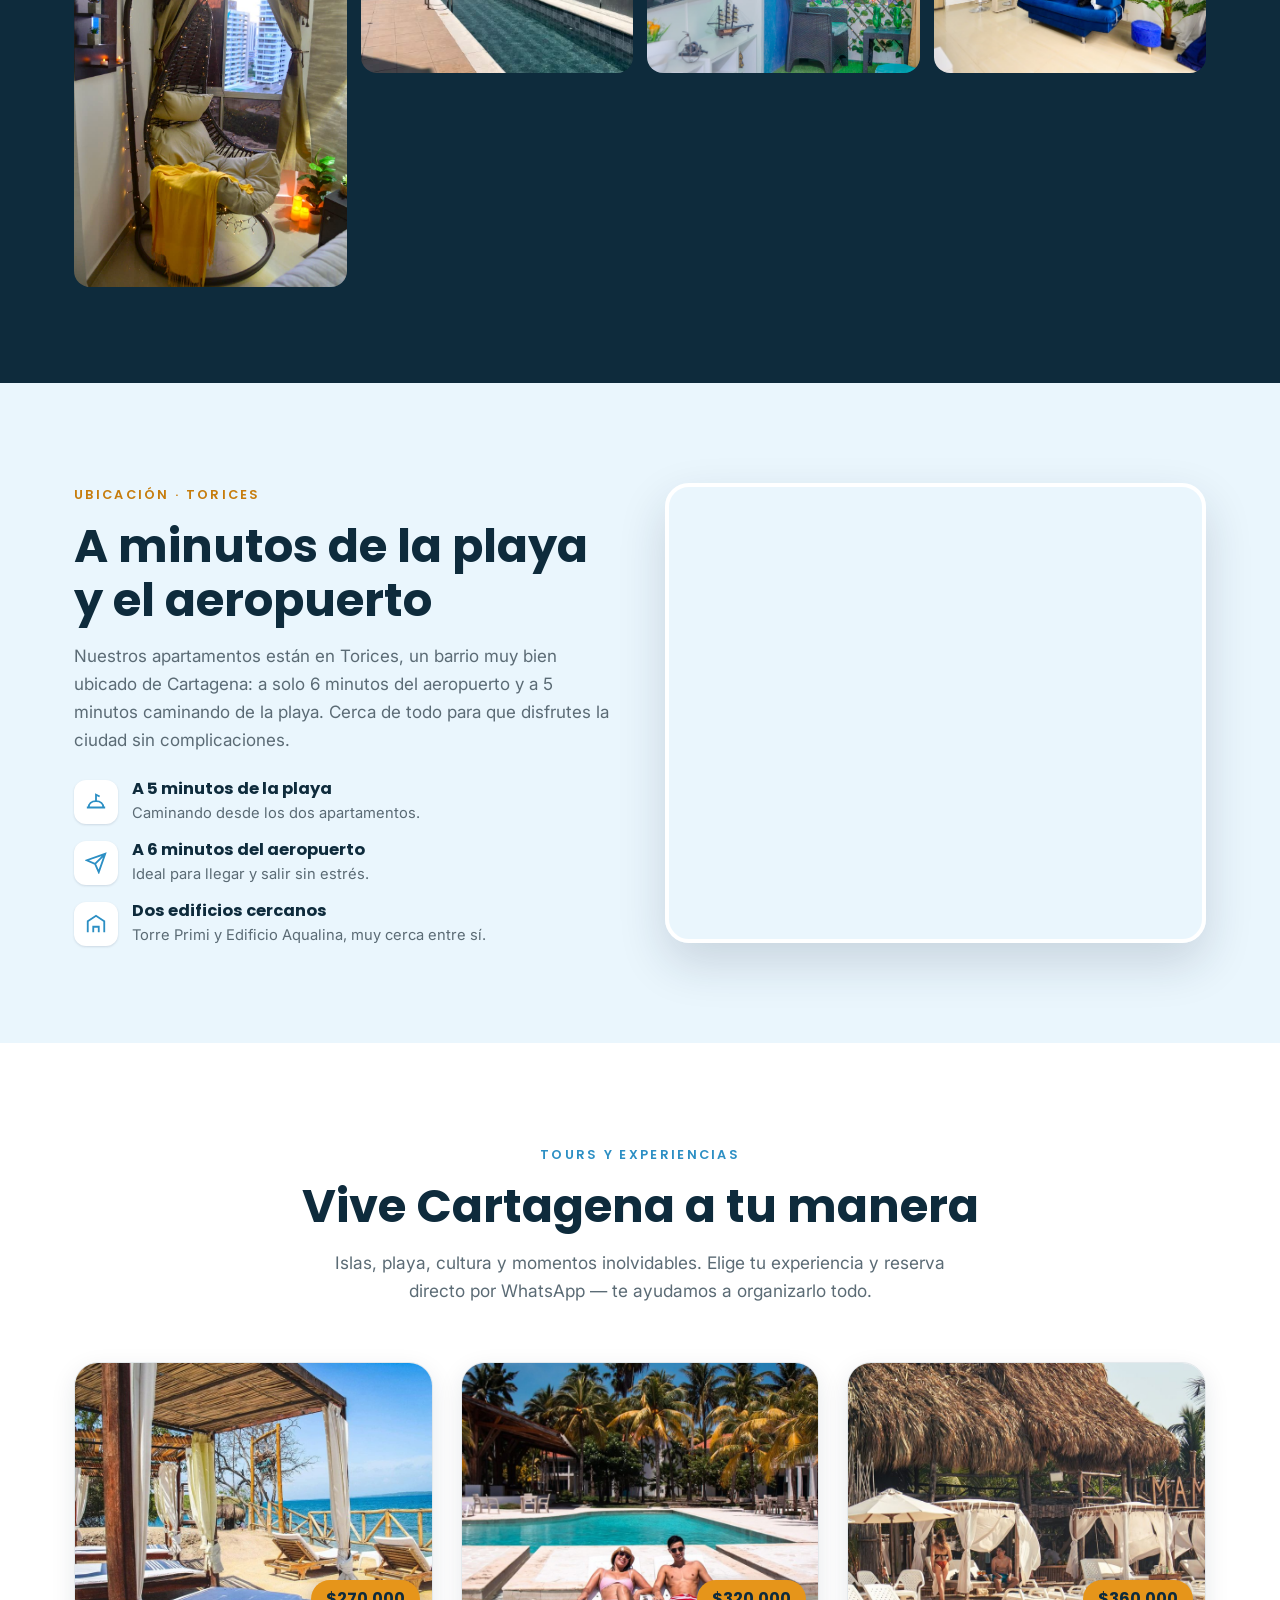
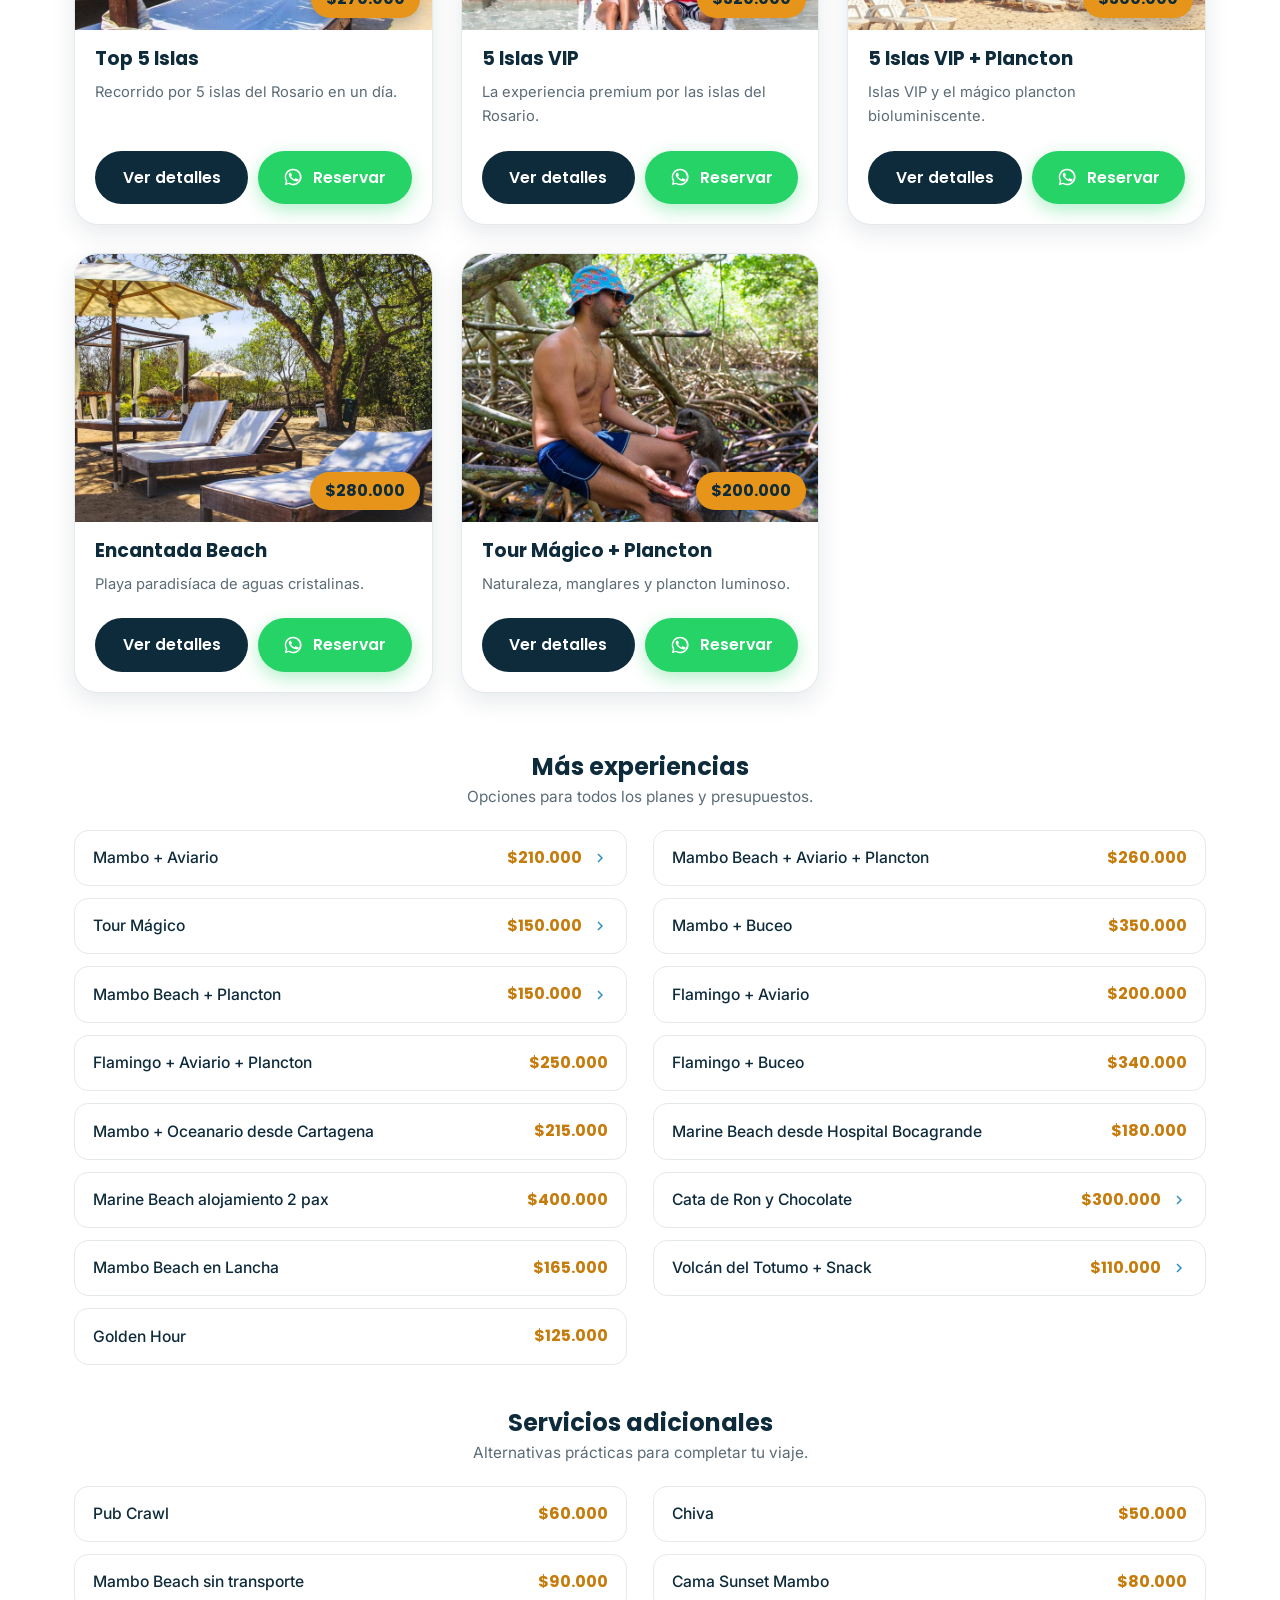
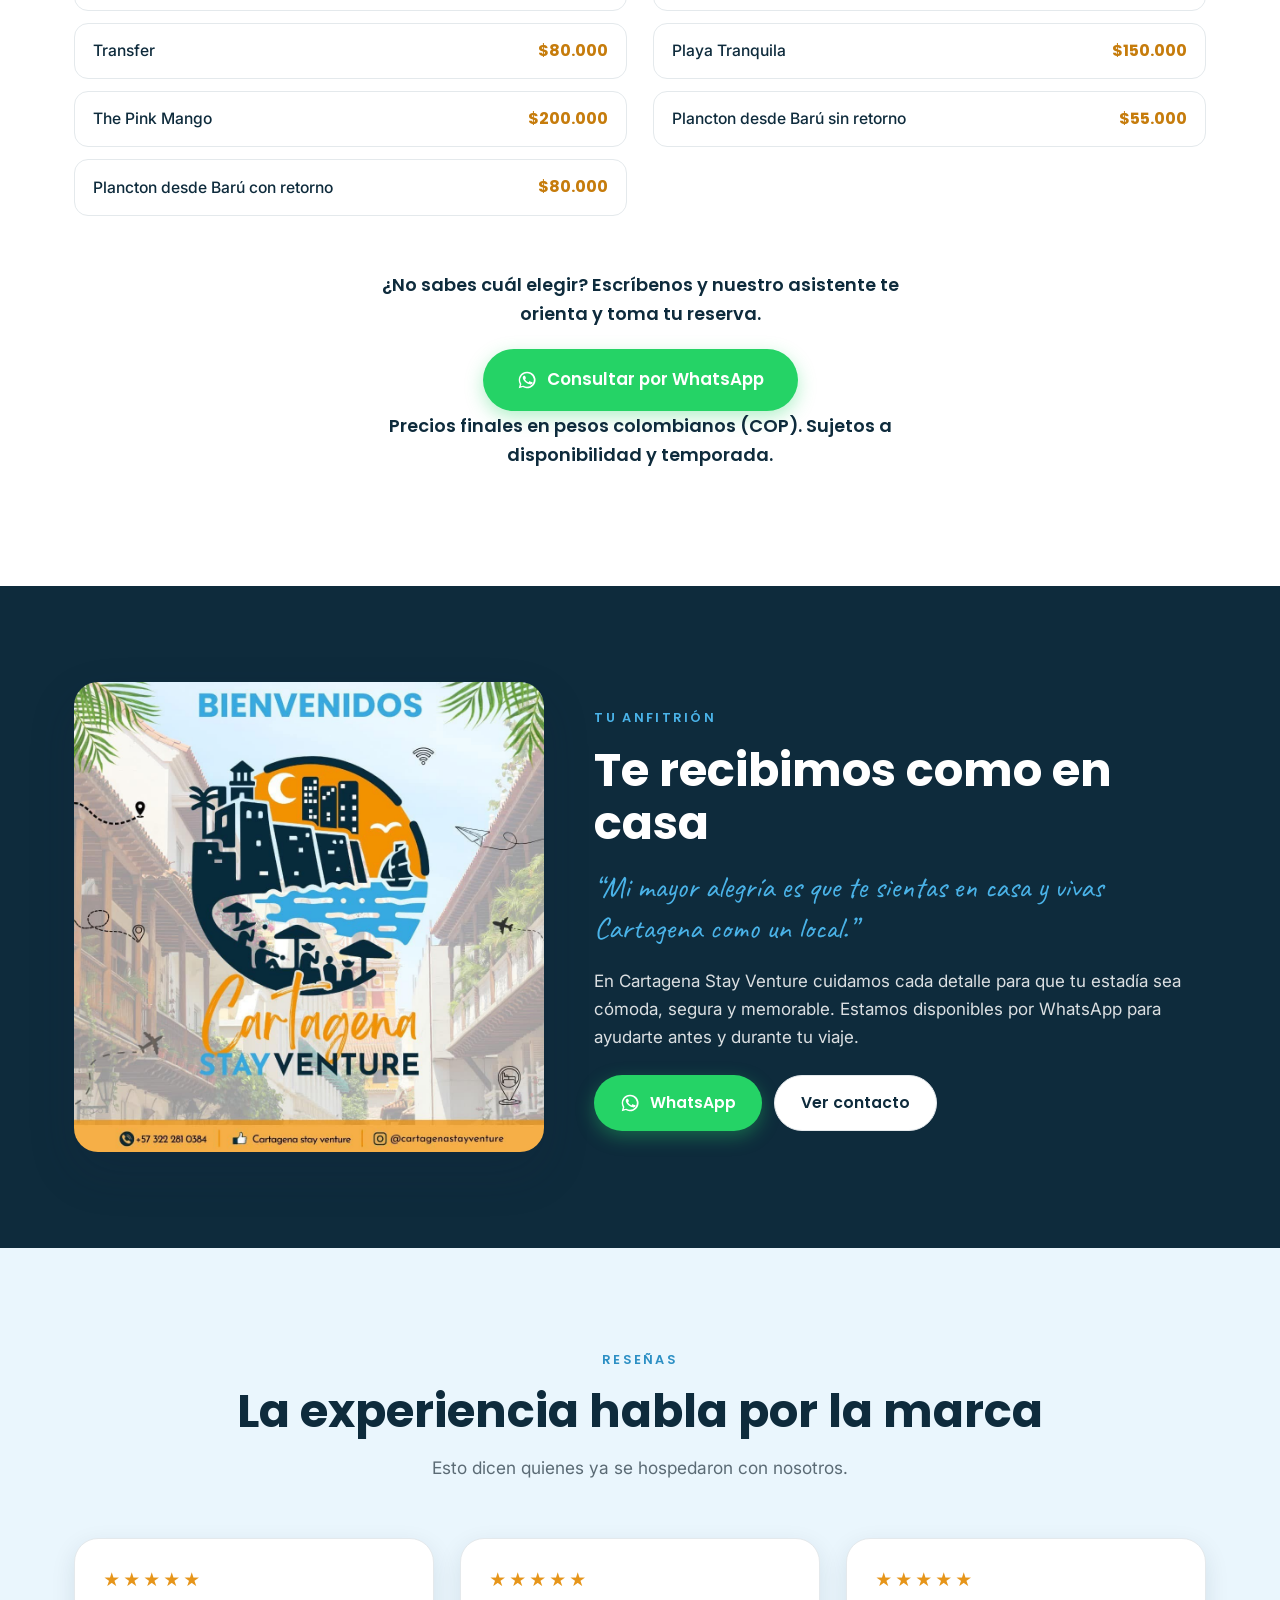
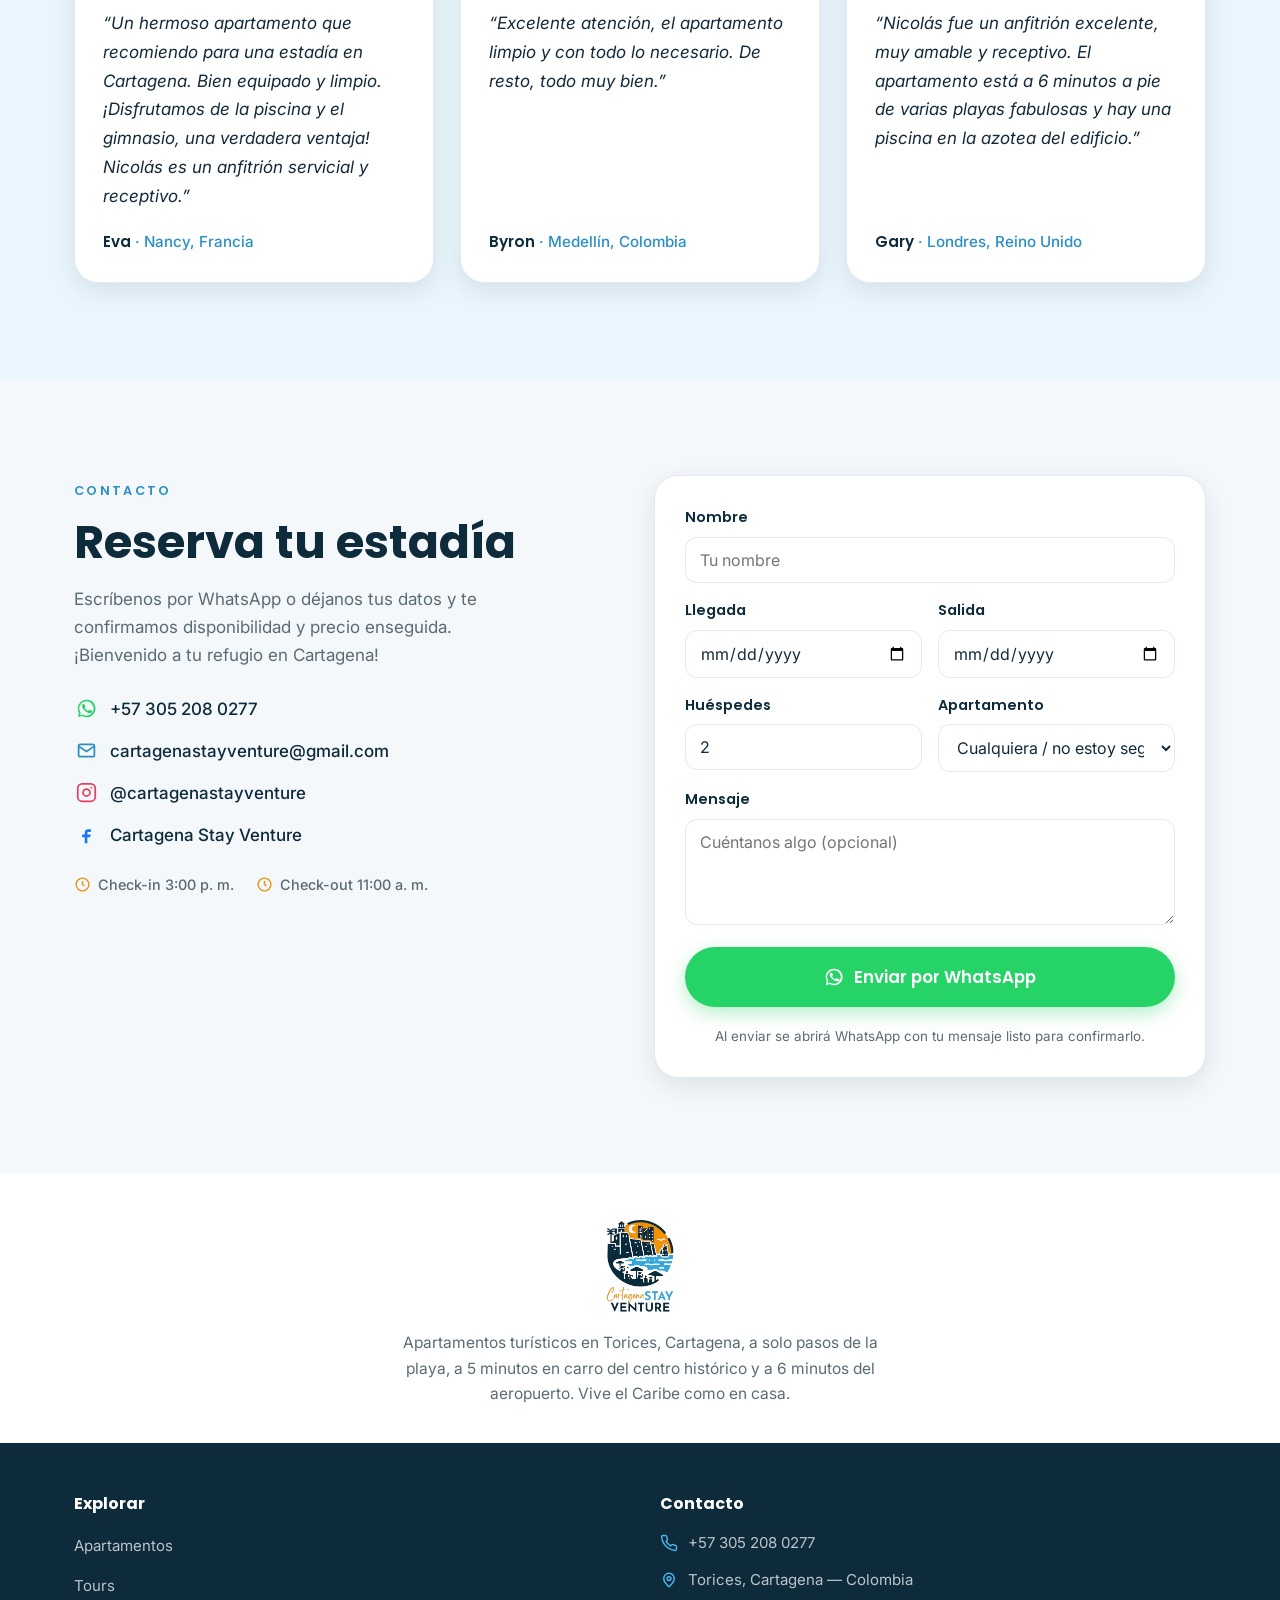
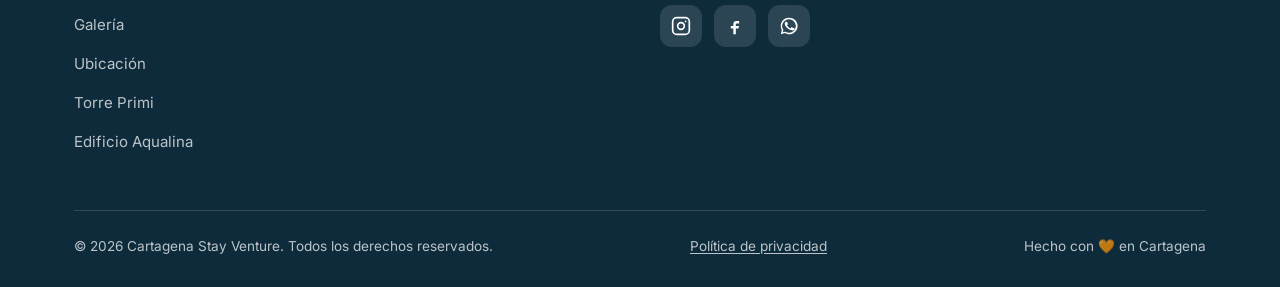
==== commit 2b138b6c: "Tours: bilingüe completo + detalle en 5 experiencias más - Páginas de tours 100% bilingües ES/EN (de" ====
--- a/index.html
+++ b/index.html
@@ -256,20 +256,20 @@
           <p data-es="Opciones para todos los planes y presupuestos." data-en="Options for every plan and budget.">Opciones para todos los planes y presupuestos.</p>
         </div>
         <div class="tours-list">
-          <a class="tour-row" href="https://wa.me/573052080277?text=Hola%20Cartagena%20Stay%20Venture%21%20Me%20interesa%20la%20experiencia%3A%20Mambo%20%2B%20Aviario%20%28%24210.000%29.%20%C2%BFMe%20dan%20m%C3%A1s%20informaci%C3%B3n%20y%20disponibilidad%3F" target="_blank" rel="noopener"><span class="tour-row__name">Mambo + Aviario</span><span class="tour-row__price">$210.000</span></a>
+          <a class="tour-row tour-row--link" href="tour-mambo-aviario.html"><span class="tour-row__name">Mambo + Aviario</span><span class="tour-row__right"><span class="tour-row__price">$210.000</span><svg viewBox="0 0 24 24" fill="none" stroke="currentColor" stroke-width="2.2" width="16" height="16"><path d="M9 18l6-6-6-6"/></svg></span></a>
           <a class="tour-row" href="https://wa.me/573052080277?text=Hola%20Cartagena%20Stay%20Venture%21%20Me%20interesa%20la%20experiencia%3A%20Mambo%20Beach%20%2B%20Aviario%20%2B%20Plancton%20%28%24260.000%29.%20%C2%BFMe%20dan%20m%C3%A1s%20informaci%C3%B3n%20y%20disponibilidad%3F" target="_blank" rel="noopener"><span class="tour-row__name">Mambo Beach + Aviario + Plancton</span><span class="tour-row__price">$260.000</span></a>
-          <a class="tour-row" href="https://wa.me/573052080277?text=Hola%20Cartagena%20Stay%20Venture%21%20Me%20interesa%20la%20experiencia%3A%20Tour%20M%C3%A1gico%20%28%24150.000%29.%20%C2%BFMe%20dan%20m%C3%A1s%20informaci%C3%B3n%20y%20disponibilidad%3F" target="_blank" rel="noopener"><span class="tour-row__name">Tour Mágico</span><span class="tour-row__price">$150.000</span></a>
+          <a class="tour-row tour-row--link" href="tour-magico.html"><span class="tour-row__name">Tour Mágico</span><span class="tour-row__right"><span class="tour-row__price">$150.000</span><svg viewBox="0 0 24 24" fill="none" stroke="currentColor" stroke-width="2.2" width="16" height="16"><path d="M9 18l6-6-6-6"/></svg></span></a>
           <a class="tour-row" href="https://wa.me/573052080277?text=Hola%20Cartagena%20Stay%20Venture%21%20Me%20interesa%20la%20experiencia%3A%20Mambo%20%2B%20Buceo%20%28%24350.000%29.%20%C2%BFMe%20dan%20m%C3%A1s%20informaci%C3%B3n%20y%20disponibilidad%3F" target="_blank" rel="noopener"><span class="tour-row__name">Mambo + Buceo</span><span class="tour-row__price">$350.000</span></a>
-          <a class="tour-row" href="https://wa.me/573052080277?text=Hola%20Cartagena%20Stay%20Venture%21%20Me%20interesa%20la%20experiencia%3A%20Mambo%20Beach%20%2B%20Plancton%20%28%24150.000%29.%20%C2%BFMe%20dan%20m%C3%A1s%20informaci%C3%B3n%20y%20disponibilidad%3F" target="_blank" rel="noopener"><span class="tour-row__name">Mambo Beach + Plancton</span><span class="tour-row__price">$150.000</span></a>
+          <a class="tour-row tour-row--link" href="tour-mambo-plancton.html"><span class="tour-row__name">Mambo Beach + Plancton</span><span class="tour-row__right"><span class="tour-row__price">$150.000</span><svg viewBox="0 0 24 24" fill="none" stroke="currentColor" stroke-width="2.2" width="16" height="16"><path d="M9 18l6-6-6-6"/></svg></span></a>
           <a class="tour-row" href="https://wa.me/573052080277?text=Hola%20Cartagena%20Stay%20Venture%21%20Me%20interesa%20la%20experiencia%3A%20Flamingo%20%2B%20Aviario%20%28%24200.000%29.%20%C2%BFMe%20dan%20m%C3%A1s%20informaci%C3%B3n%20y%20disponibilidad%3F" target="_blank" rel="noopener"><span class="tour-row__name">Flamingo + Aviario</span><span class="tour-row__price">$200.000</span></a>
           <a class="tour-row" href="https://wa.me/573052080277?text=Hola%20Cartagena%20Stay%20Venture%21%20Me%20interesa%20la%20experiencia%3A%20Flamingo%20%2B%20Aviario%20%2B%20Plancton%20%28%24250.000%29.%20%C2%BFMe%20dan%20m%C3%A1s%20informaci%C3%B3n%20y%20disponibilidad%3F" target="_blank" rel="noopener"><span class="tour-row__name">Flamingo + Aviario + Plancton</span><span class="tour-row__price">$250.000</span></a>
           <a class="tour-row" href="https://wa.me/573052080277?text=Hola%20Cartagena%20Stay%20Venture%21%20Me%20interesa%20la%20experiencia%3A%20Flamingo%20%2B%20Buceo%20%28%24340.000%29.%20%C2%BFMe%20dan%20m%C3%A1s%20informaci%C3%B3n%20y%20disponibilidad%3F" target="_blank" rel="noopener"><span class="tour-row__name">Flamingo + Buceo</span><span class="tour-row__price">$340.000</span></a>
           <a class="tour-row" href="https://wa.me/573052080277?text=Hola%20Cartagena%20Stay%20Venture%21%20Me%20interesa%20la%20experiencia%3A%20Mambo%20%2B%20Oceanario%20desde%20Cartagena%20%28%24215.000%29.%20%C2%BFMe%20dan%20m%C3%A1s%20informaci%C3%B3n%20y%20disponibilidad%3F" target="_blank" rel="noopener"><span class="tour-row__name">Mambo + Oceanario desde Cartagena</span><span class="tour-row__price">$215.000</span></a>
           <a class="tour-row" href="https://wa.me/573052080277?text=Hola%20Cartagena%20Stay%20Venture%21%20Me%20interesa%20la%20experiencia%3A%20Marine%20Beach%20desde%20Hospital%20Bocagrande%20%28%24180.000%29.%20%C2%BFMe%20dan%20m%C3%A1s%20informaci%C3%B3n%20y%20disponibilidad%3F" target="_blank" rel="noopener"><span class="tour-row__name">Marine Beach desde Hospital Bocagrande</span><span class="tour-row__price">$180.000</span></a>
           <a class="tour-row" href="https://wa.me/573052080277?text=Hola%20Cartagena%20Stay%20Venture%21%20Me%20interesa%20la%20experiencia%3A%20Marine%20Beach%20alojamiento%202%20pax%20%28%24400.000%29.%20%C2%BFMe%20dan%20m%C3%A1s%20informaci%C3%B3n%20y%20disponibilidad%3F" target="_blank" rel="noopener"><span class="tour-row__name">Marine Beach alojamiento 2 pax</span><span class="tour-row__price">$400.000</span></a>
-          <a class="tour-row" href="https://wa.me/573052080277?text=Hola%20Cartagena%20Stay%20Venture%21%20Me%20interesa%20la%20experiencia%3A%20Cata%20de%20Ron%20y%20Chocolate%20%28%24300.000%29.%20%C2%BFMe%20dan%20m%C3%A1s%20informaci%C3%B3n%20y%20disponibilidad%3F" target="_blank" rel="noopener"><span class="tour-row__name">Cata de Ron y Chocolate</span><span class="tour-row__price">$300.000</span></a>
+          <a class="tour-row tour-row--link" href="tour-cata-ron.html"><span class="tour-row__name">Cata de Ron y Chocolate</span><span class="tour-row__right"><span class="tour-row__price">$300.000</span><svg viewBox="0 0 24 24" fill="none" stroke="currentColor" stroke-width="2.2" width="16" height="16"><path d="M9 18l6-6-6-6"/></svg></span></a>
           <a class="tour-row" href="https://wa.me/573052080277?text=Hola%20Cartagena%20Stay%20Venture%21%20Me%20interesa%20la%20experiencia%3A%20Mambo%20Beach%20en%20Lancha%20%28%24165.000%29.%20%C2%BFMe%20dan%20m%C3%A1s%20informaci%C3%B3n%20y%20disponibilidad%3F" target="_blank" rel="noopener"><span class="tour-row__name">Mambo Beach en Lancha</span><span class="tour-row__price">$165.000</span></a>
-          <a class="tour-row" href="https://wa.me/573052080277?text=Hola%20Cartagena%20Stay%20Venture%21%20Me%20interesa%20la%20experiencia%3A%20Volc%C3%A1n%20del%20Totumo%20%2B%20Snack%20%28%24110.000%29.%20%C2%BFMe%20dan%20m%C3%A1s%20informaci%C3%B3n%20y%20disponibilidad%3F" target="_blank" rel="noopener"><span class="tour-row__name">Volcán del Totumo + Snack</span><span class="tour-row__price">$110.000</span></a>
+          <a class="tour-row tour-row--link" href="tour-volcan-totumo.html"><span class="tour-row__name">Volcán del Totumo + Snack</span><span class="tour-row__right"><span class="tour-row__price">$110.000</span><svg viewBox="0 0 24 24" fill="none" stroke="currentColor" stroke-width="2.2" width="16" height="16"><path d="M9 18l6-6-6-6"/></svg></span></a>
           <a class="tour-row" href="https://wa.me/573052080277?text=Hola%20Cartagena%20Stay%20Venture%21%20Me%20interesa%20la%20experiencia%3A%20Golden%20Hour%20%28%24125.000%29.%20%C2%BFMe%20dan%20m%C3%A1s%20informaci%C3%B3n%20y%20disponibilidad%3F" target="_blank" rel="noopener"><span class="tour-row__name">Golden Hour</span><span class="tour-row__price">$125.000</span></a>
         </div>
       </div>
--- a/assets/css/styles.css
+++ b/assets/css/styles.css
@@ -583,3 +583,8 @@
 .booking-card__price small { display:block; font-weight:500; font-size:.8rem; color: var(--muted); margin-top:2px; }
 .tour-meet { color: var(--muted); font-size:.96rem; }
 @media (max-width:560px){ .tour-plankton ul { grid-template-columns:1fr; } .tour-hero { aspect-ratio:4/3; } }
+
+/* Filas de tour con página de detalle */
+.tour-row__right { display:inline-flex; align-items:center; gap:10px; }
+.tour-row--link svg { color: var(--sky-600); flex:none; transition: transform .2s; }
+.tour-row--link:hover svg { transform: translateX(3px); }
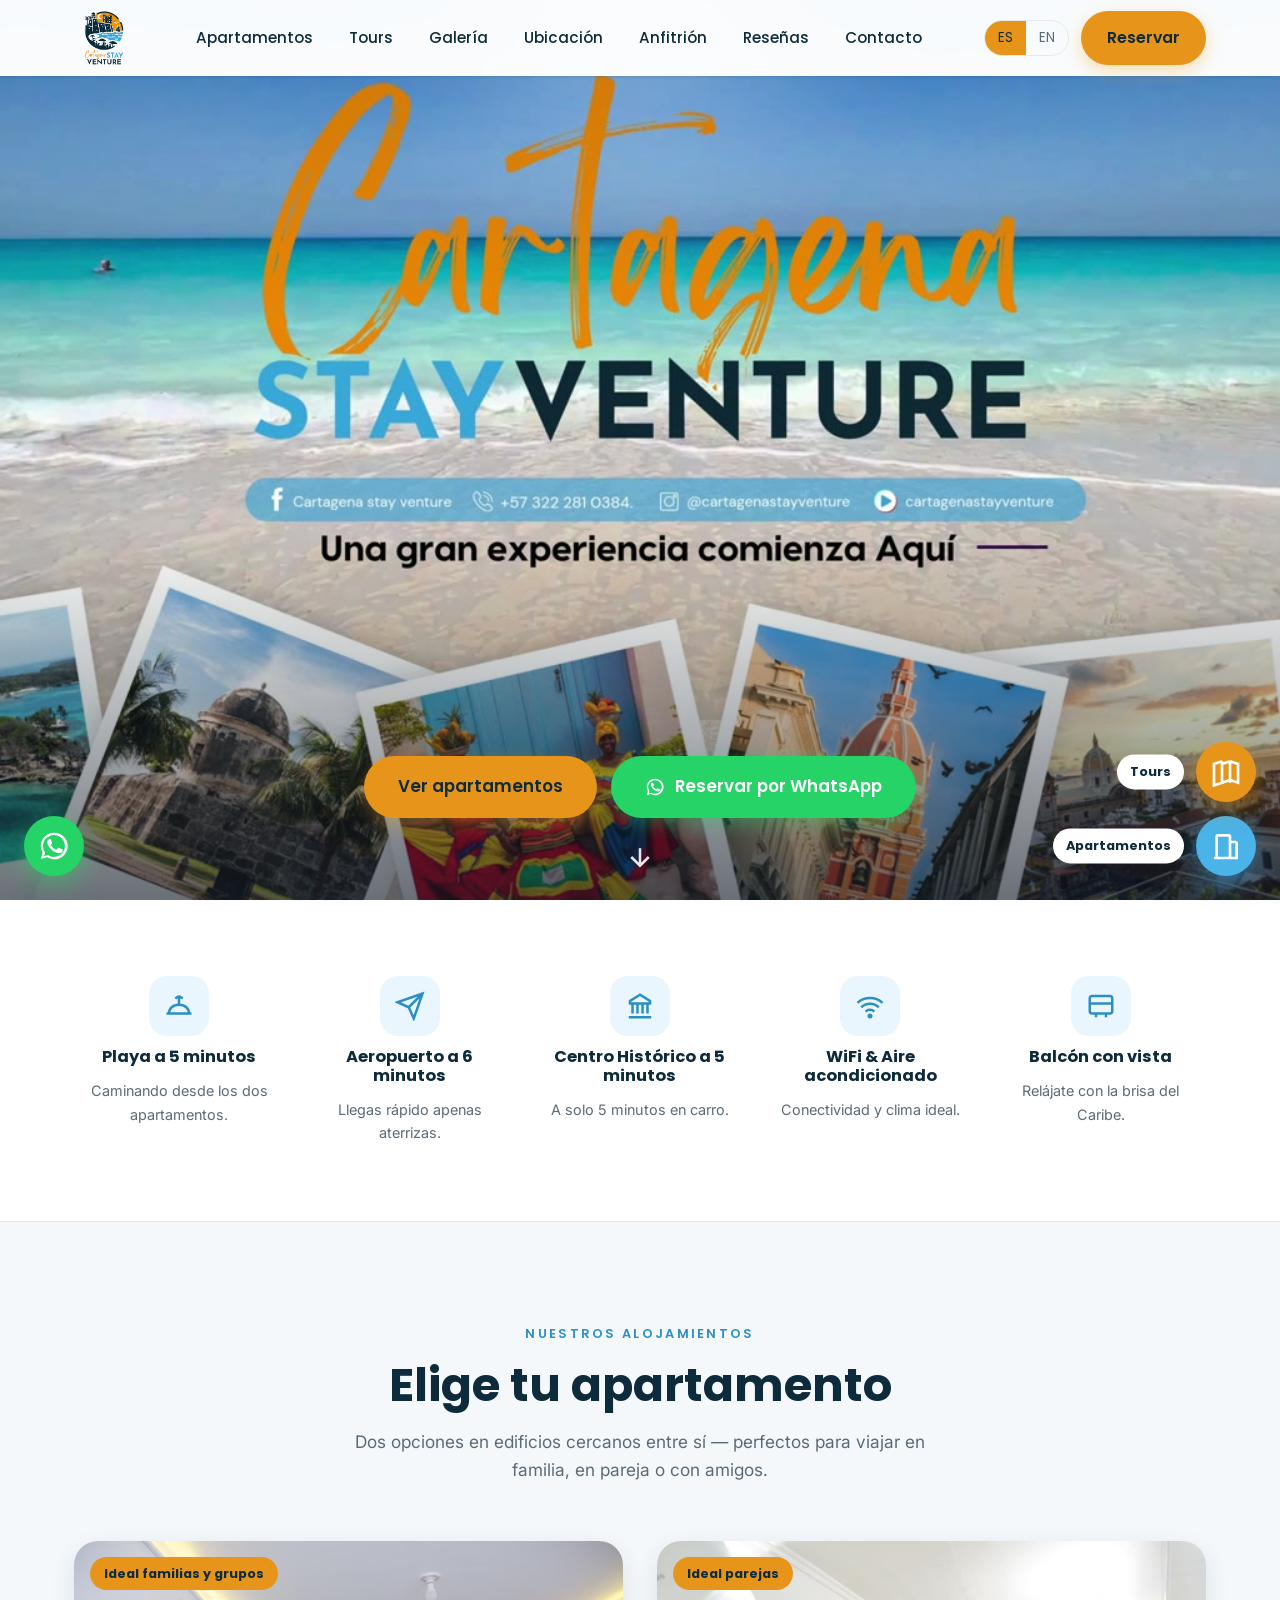
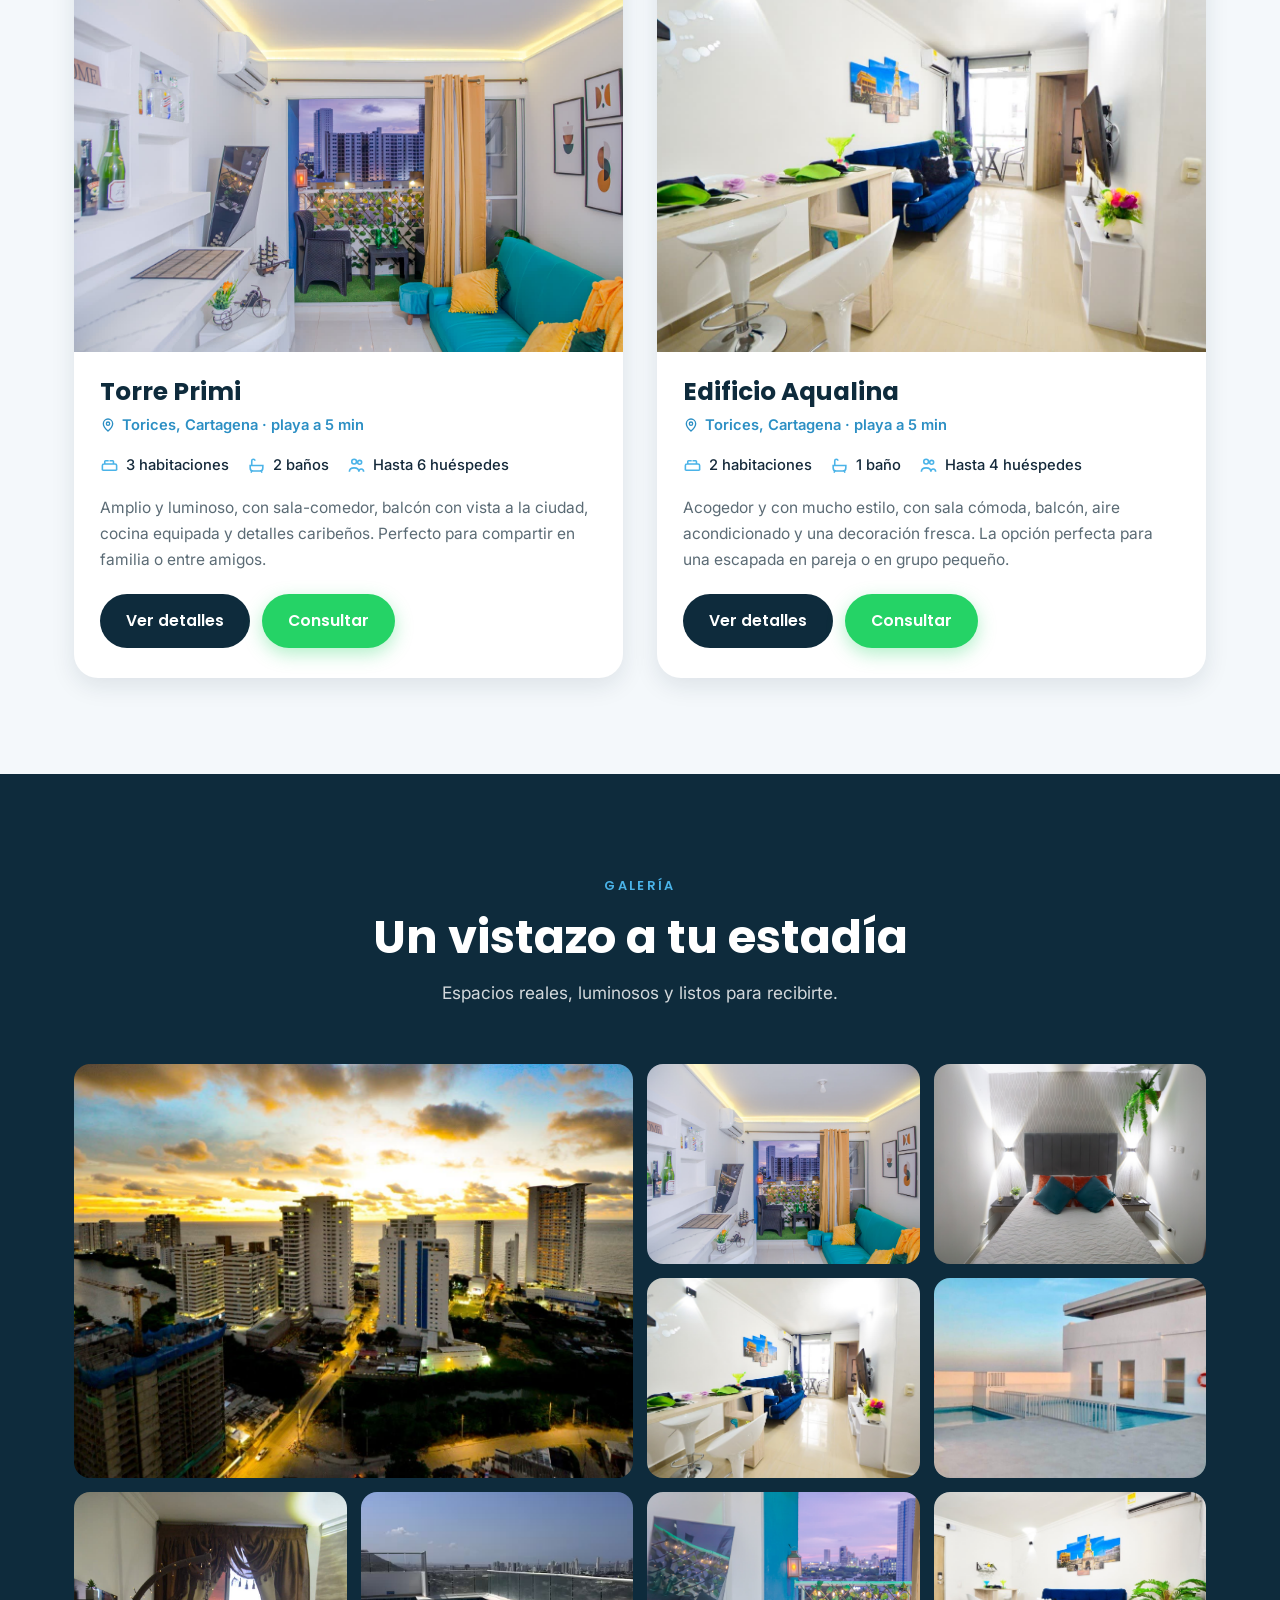
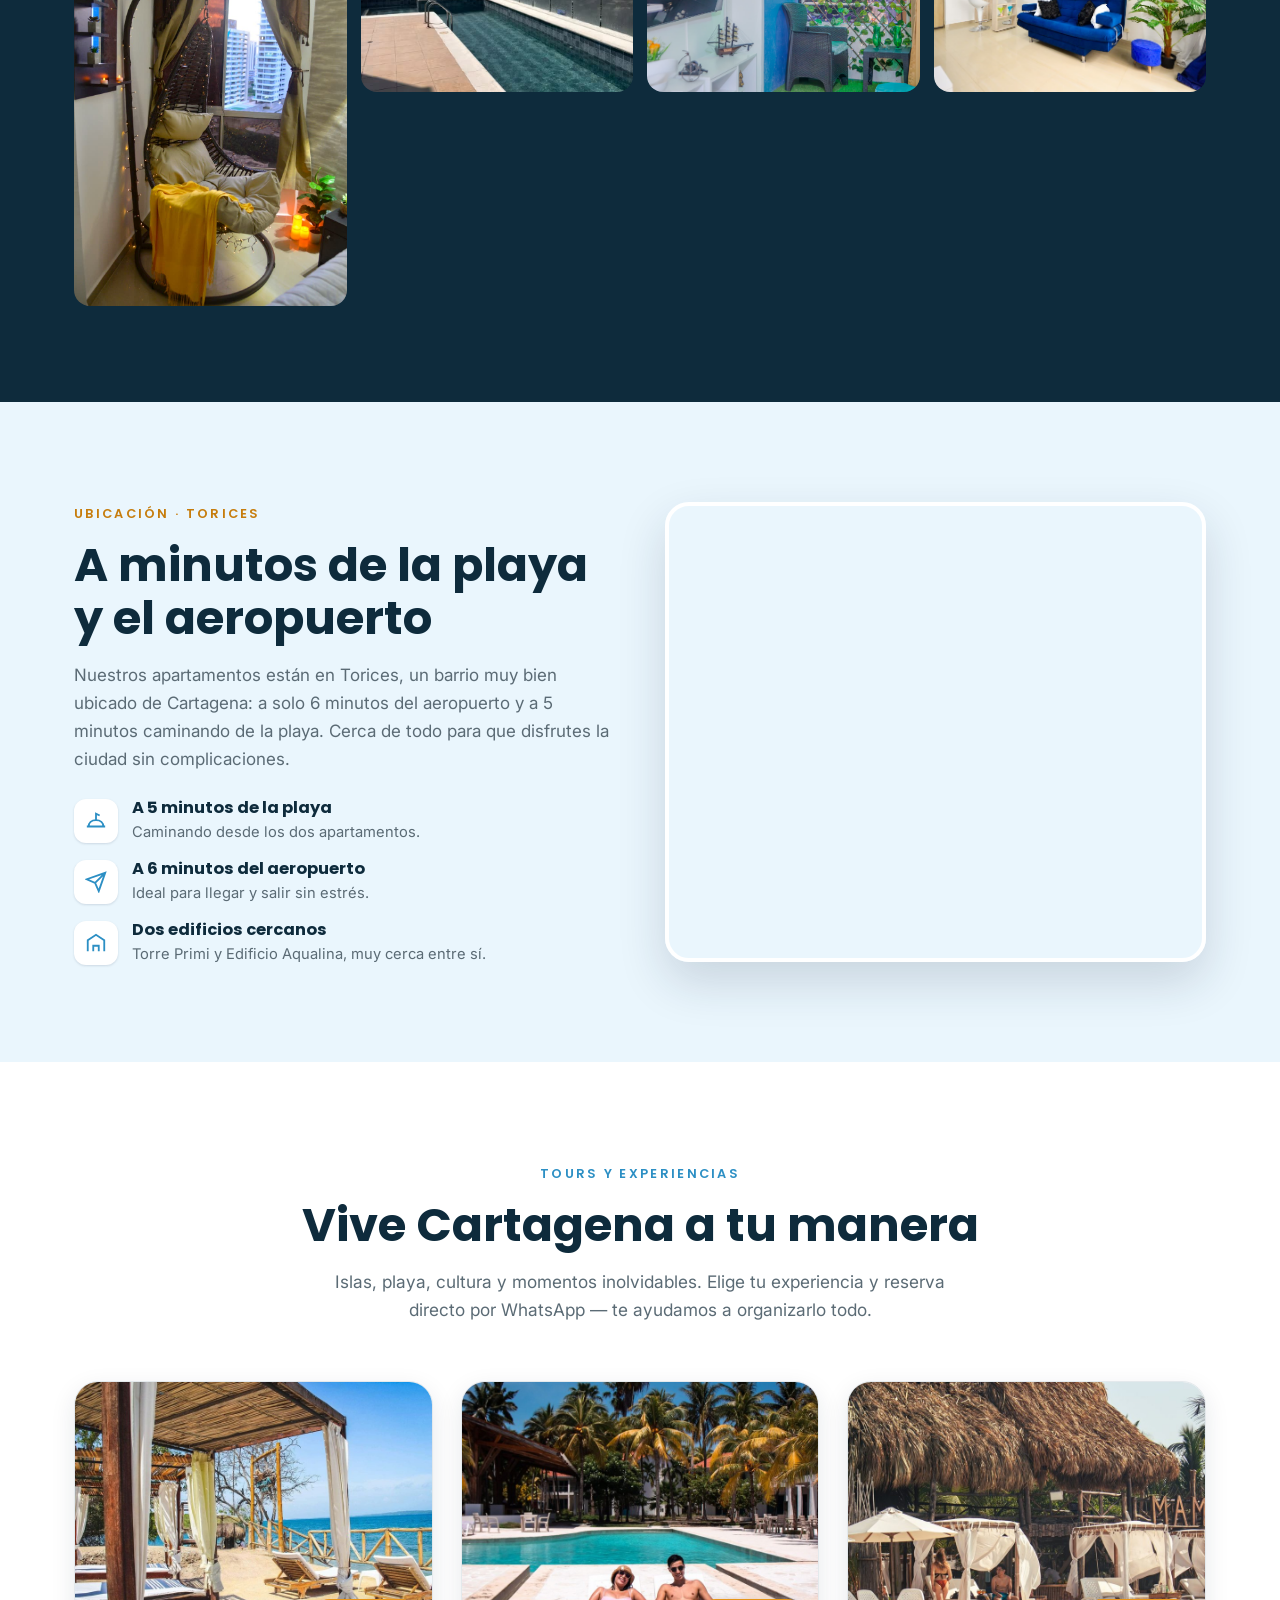
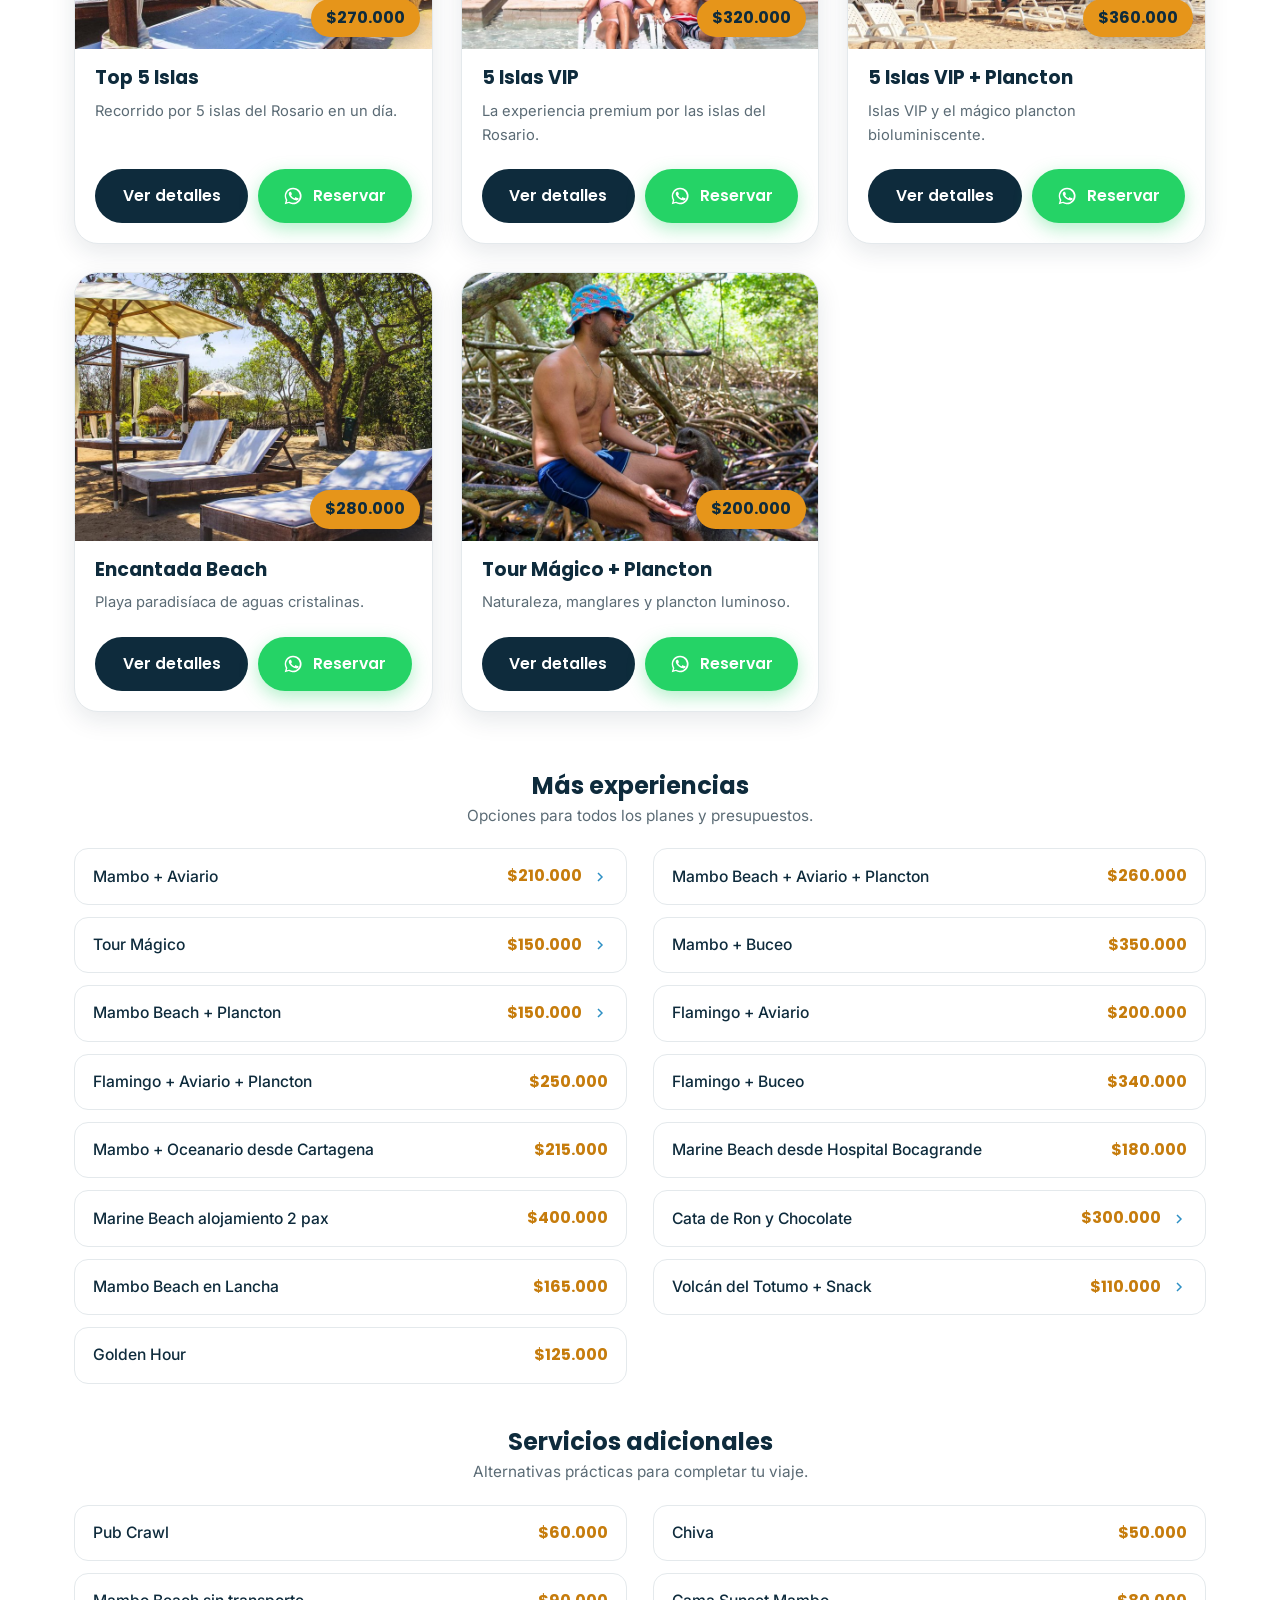
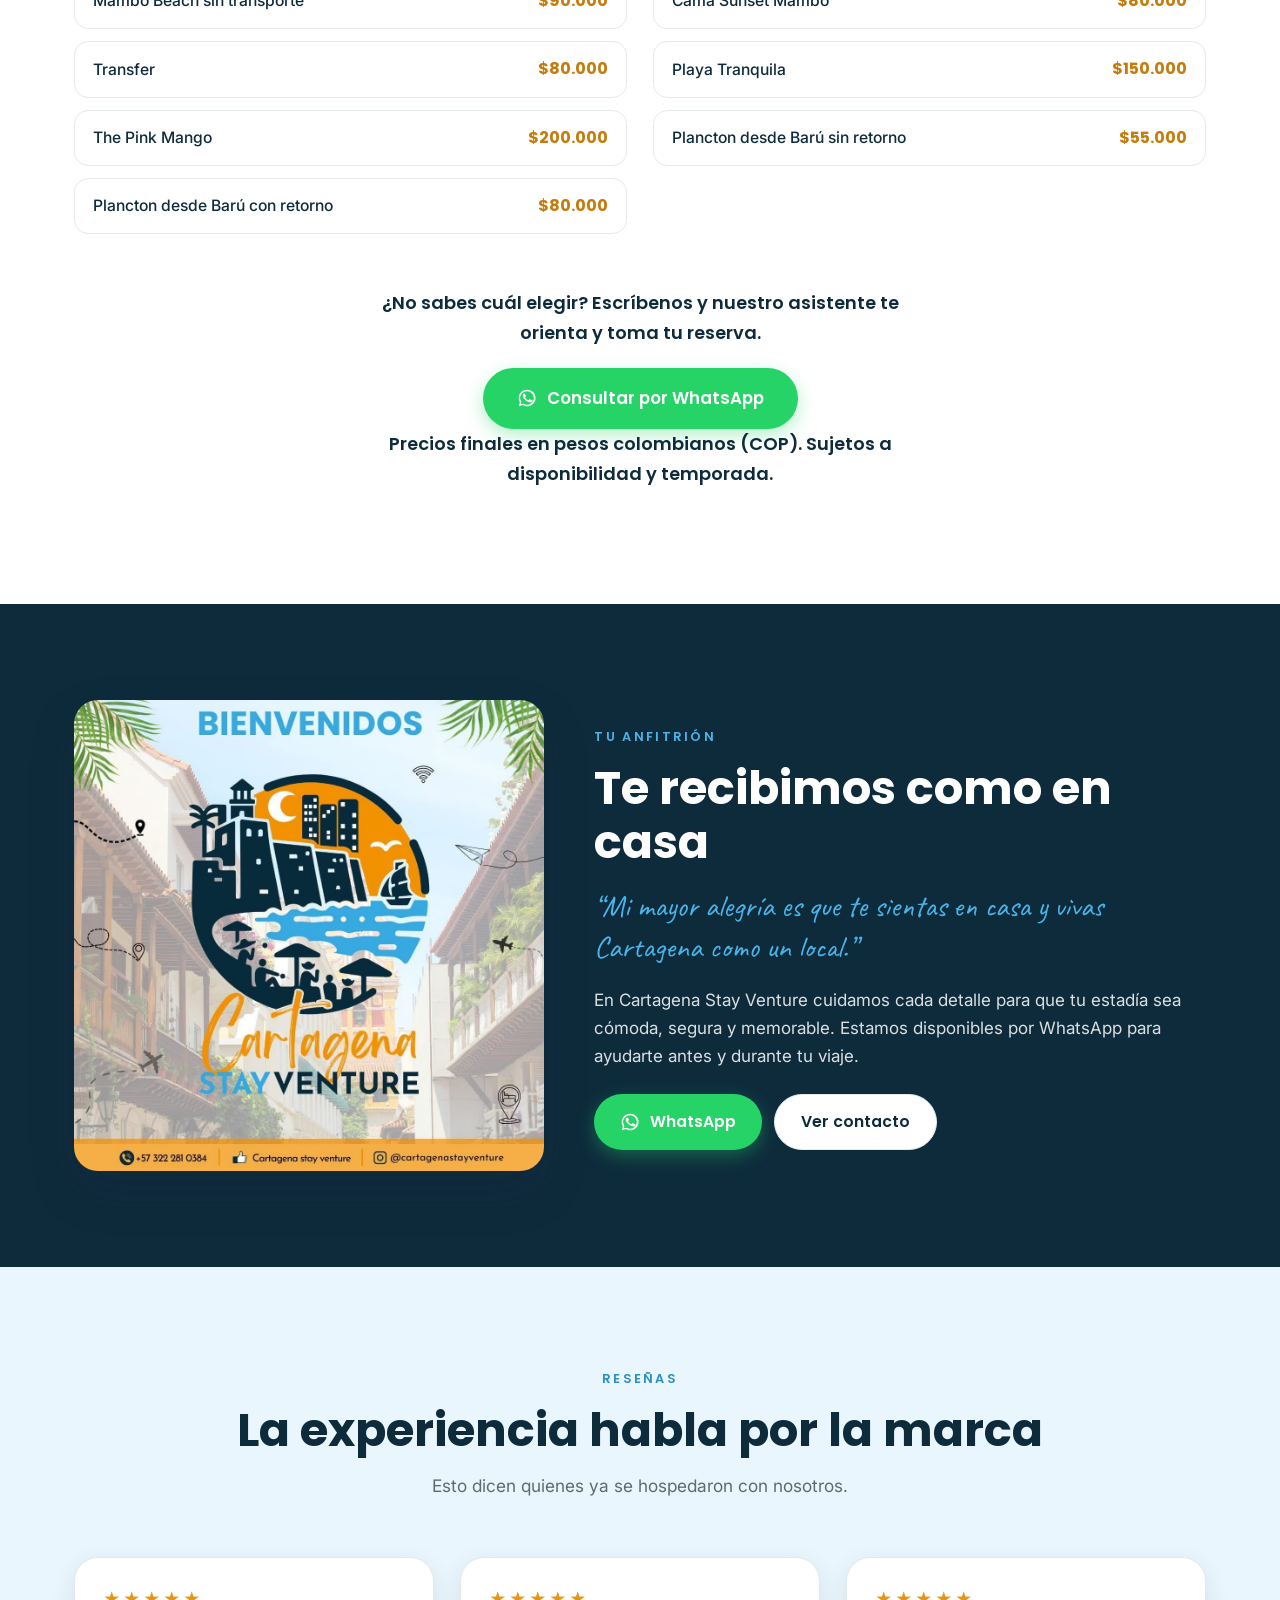
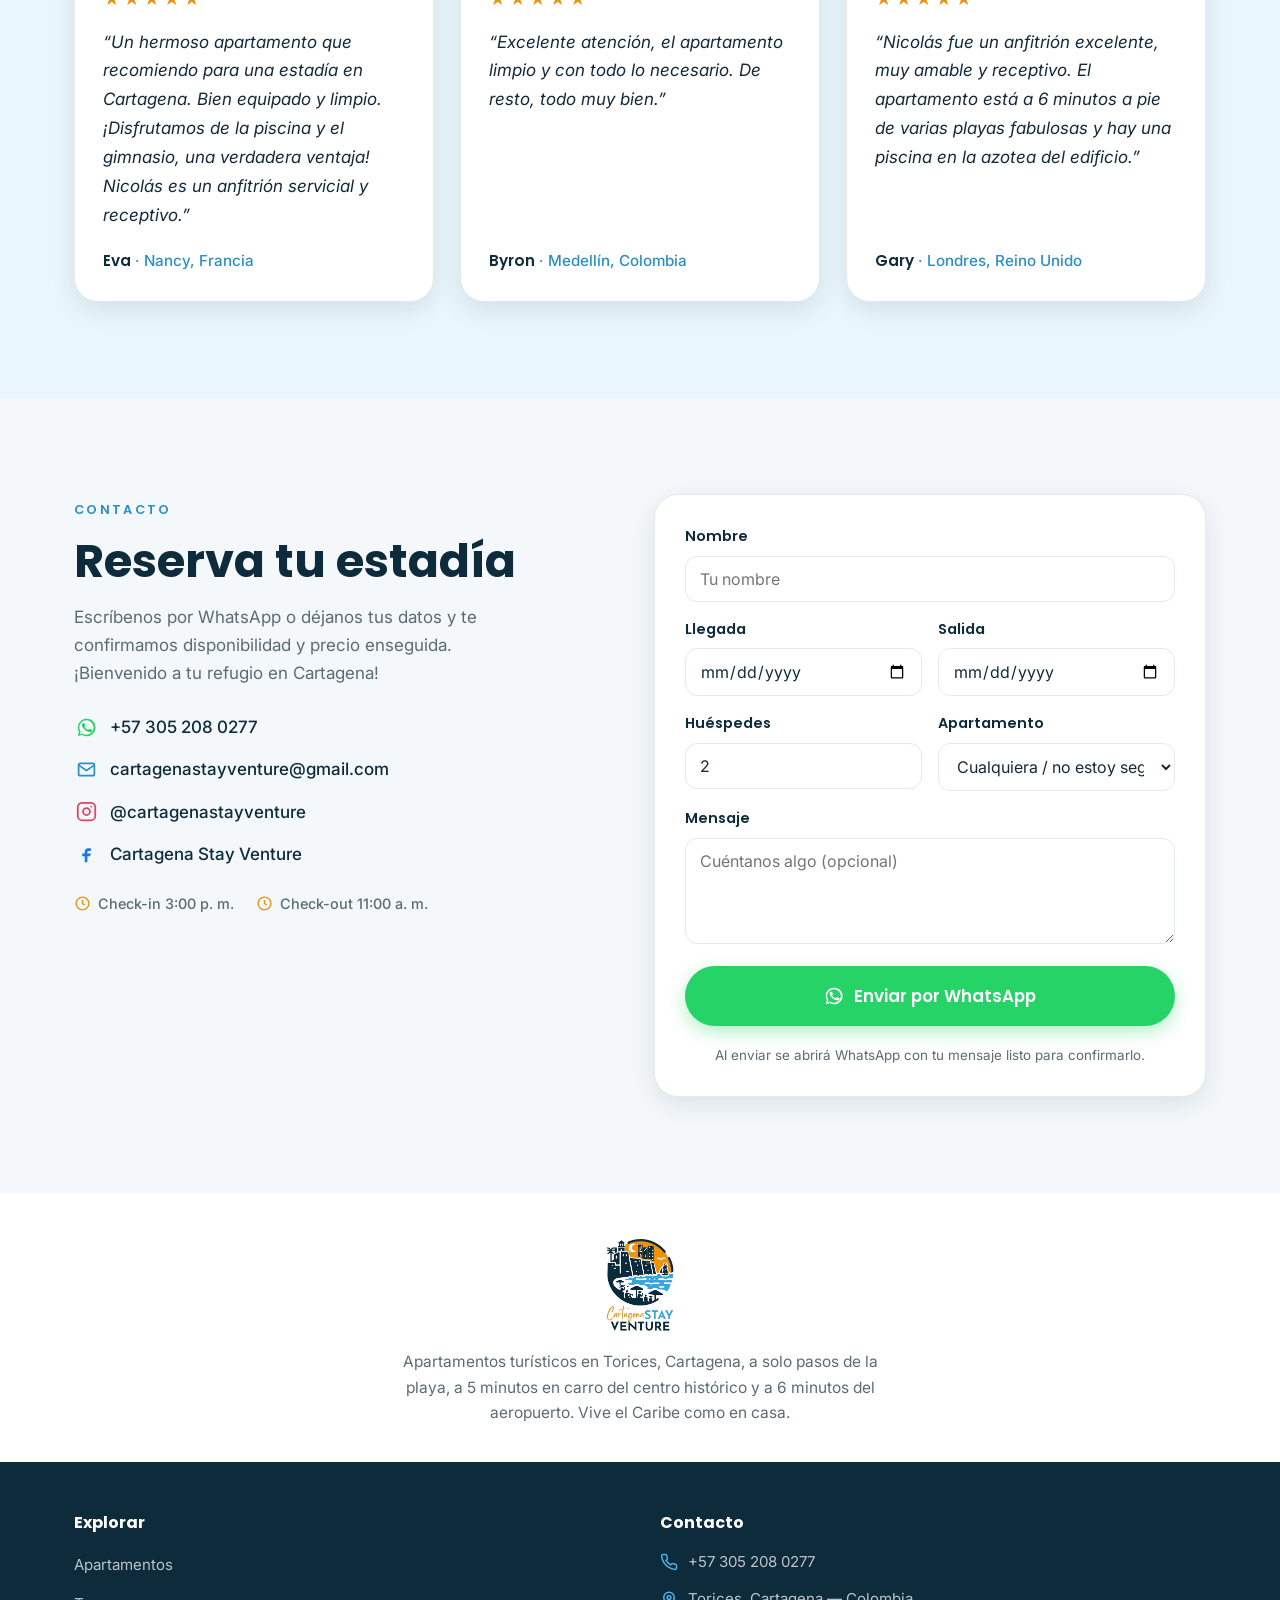
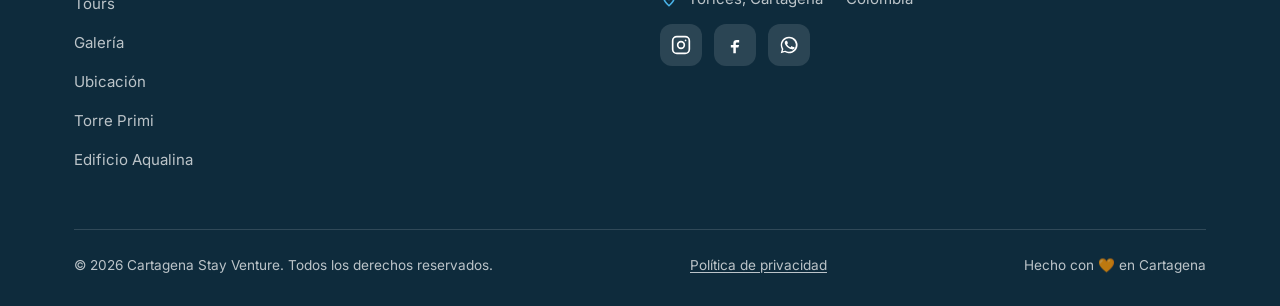
==== commit fbc74026: "Beneficios: agregar "Centro Histórico a 5 minutos" - Nuevo ítem en la franja de beneficios (bilingüe" ====
--- a/index.html
+++ b/index.html
@@ -78,6 +78,11 @@
           <p data-es="Llegas rápido apenas aterrizas." data-en="Get here fast as soon as you land.">Llegas rápido apenas aterrizas.</p>
         </div>
         <div class="feature" data-reveal="left">
+          <div class="feature__icon"><svg viewBox="0 0 24 24" fill="none" stroke="currentColor" stroke-width="2"><path d="M3 21h18M12 3 4 8v2h16V8l-8-5zM6 10v8M10 10v8M14 10v8M18 10v8"/></svg></div>
+          <h3 data-es="Centro Histórico a 5 minutos" data-en="Historic Center in 5 minutes">Centro Histórico a 5 minutos</h3>
+          <p data-es="A solo 5 minutos en carro." data-en="Just a 5-minute drive.">A solo 5 minutos en carro.</p>
+        </div>
+        <div class="feature" data-reveal="right">
           <div class="feature__icon"><svg viewBox="0 0 24 24" fill="none" stroke="currentColor" stroke-width="2"><path d="M5 13a10 10 0 0 1 14 0M8.5 16.5a5 5 0 0 1 7 0M2 9.5a15 15 0 0 1 20 0"/><circle cx="12" cy="20" r="1" fill="currentColor"/></svg></div>
           <h3 data-es="WiFi & Aire acondicionado" data-en="WiFi & Air conditioning">WiFi & Aire acondicionado</h3>
           <p data-es="Conectividad y clima ideal." data-en="Fast internet and cool comfort.">Conectividad y clima ideal.</p>
--- a/assets/css/styles.css
+++ b/assets/css/styles.css
@@ -181,7 +181,7 @@
    Features strip
    ========================================================================== */
 .features { background: var(--white); border-bottom: 1px solid var(--line); }
-.features__grid { display: grid; grid-template-columns: repeat(4, 1fr); gap: 20px; }
+.features__grid { display: grid; grid-template-columns: repeat(5, 1fr); gap: 20px; }
 .feature { display: flex; flex-direction: column; align-items: center; text-align: center; gap: 12px; padding: 12px; }
 .feature__icon {
   width: 60px; height: 60px; border-radius: 18px; display: grid; place-items: center;
@@ -391,6 +391,21 @@
 .ai-float { position: fixed; bottom: 24px; right: 24px; z-index: 90; width: 60px; height: 60px; border-radius: 50%; background: var(--sky); display: grid; place-items: center; box-shadow: 0 8px 24px rgba(46,155,214,.5); transition: transform .2s; }
 .ai-float:hover { transform: scale(1.08); }
 .ai-float svg { width: 32px; height: 32px; color: #fff; }
+/* Segunda burbuja: agente de Tours (naranja, apilada encima) */
+.ai-float--tours { bottom: 98px; background: var(--orange); box-shadow: 0 8px 24px rgba(230,149,26,.5); }
+.ai-float--tours svg { color: #fff; }
+.ai-panel--tours .ai-panel__head { background: linear-gradient(120deg, var(--orange), var(--orange-600)); }
+.ai-panel--tours .ai-panel__body::before { color: var(--orange-600); }
+/* Etiqueta al lado de cada burbuja */
+.ai-float[data-label]::after {
+  content: attr(data-label);
+  position: absolute; right: 72px; top: 50%; transform: translateY(-50%);
+  background: #fff; color: var(--navy);
+  font-family: var(--font-head); font-weight: 700; font-size: .8rem;
+  padding: 7px 13px; border-radius: var(--radius-pill);
+  box-shadow: var(--shadow-md); white-space: nowrap; pointer-events: none;
+}
+@media (max-width: 600px) { .ai-float[data-label]::after { display: none; } }
 
 /* Ventana de chat del asistente (iframe con marco y fondo) */
 .ai-panel {
@@ -496,7 +511,7 @@
    Responsive
    ========================================================================== */
 @media (max-width: 1024px) {
-  .features__grid { grid-template-columns: repeat(2, 1fr); gap: 30px; }
+  .features__grid { grid-template-columns: repeat(3, 1fr); gap: 30px; }
   .location__grid, .host__grid { grid-template-columns: 1fr; gap: 34px; }
   .detail__layout { grid-template-columns: 1fr; }
   .booking-card { position: static; }
@@ -513,6 +528,7 @@
   .nav.open a { color: var(--navy); padding: 12px 14px; }
   .nav.open a:hover { background: var(--sky-100); }
   .section { padding: 68px 0; }
+  .features__grid { grid-template-columns: repeat(2, 1fr); }
   .apts-grid { grid-template-columns: 1fr; gap: 26px; }
   .gallery__grid { grid-template-columns: repeat(2, 1fr); grid-auto-rows: 150px; }
   .detail-gallery { grid-template-columns: 1fr 1fr; }
@@ -588,3 +604,10 @@
 .tour-row__right { display:inline-flex; align-items:center; gap:10px; }
 .tour-row--link svg { color: var(--sky-600); flex:none; transition: transform .2s; }
 .tour-row--link:hover svg { transform: translateX(3px); }
+
+/* Itinerario del tour */
+.tour-itin { display:grid; gap:0; margin-top:6px; }
+.tour-itin li { display:flex; gap:16px; align-items:baseline; padding:12px 2px; border-bottom:1px solid var(--line); color: var(--ink); }
+.tour-itin li:last-child { border-bottom:0; }
+.tour-itin__t { font-family: var(--font-head); font-weight:700; color: var(--sky-600); flex:none; min-width:158px; font-size:.92rem; }
+@media (max-width:560px){ .tour-itin li{ flex-direction:column; gap:2px; } .tour-itin__t{ min-width:0; } }
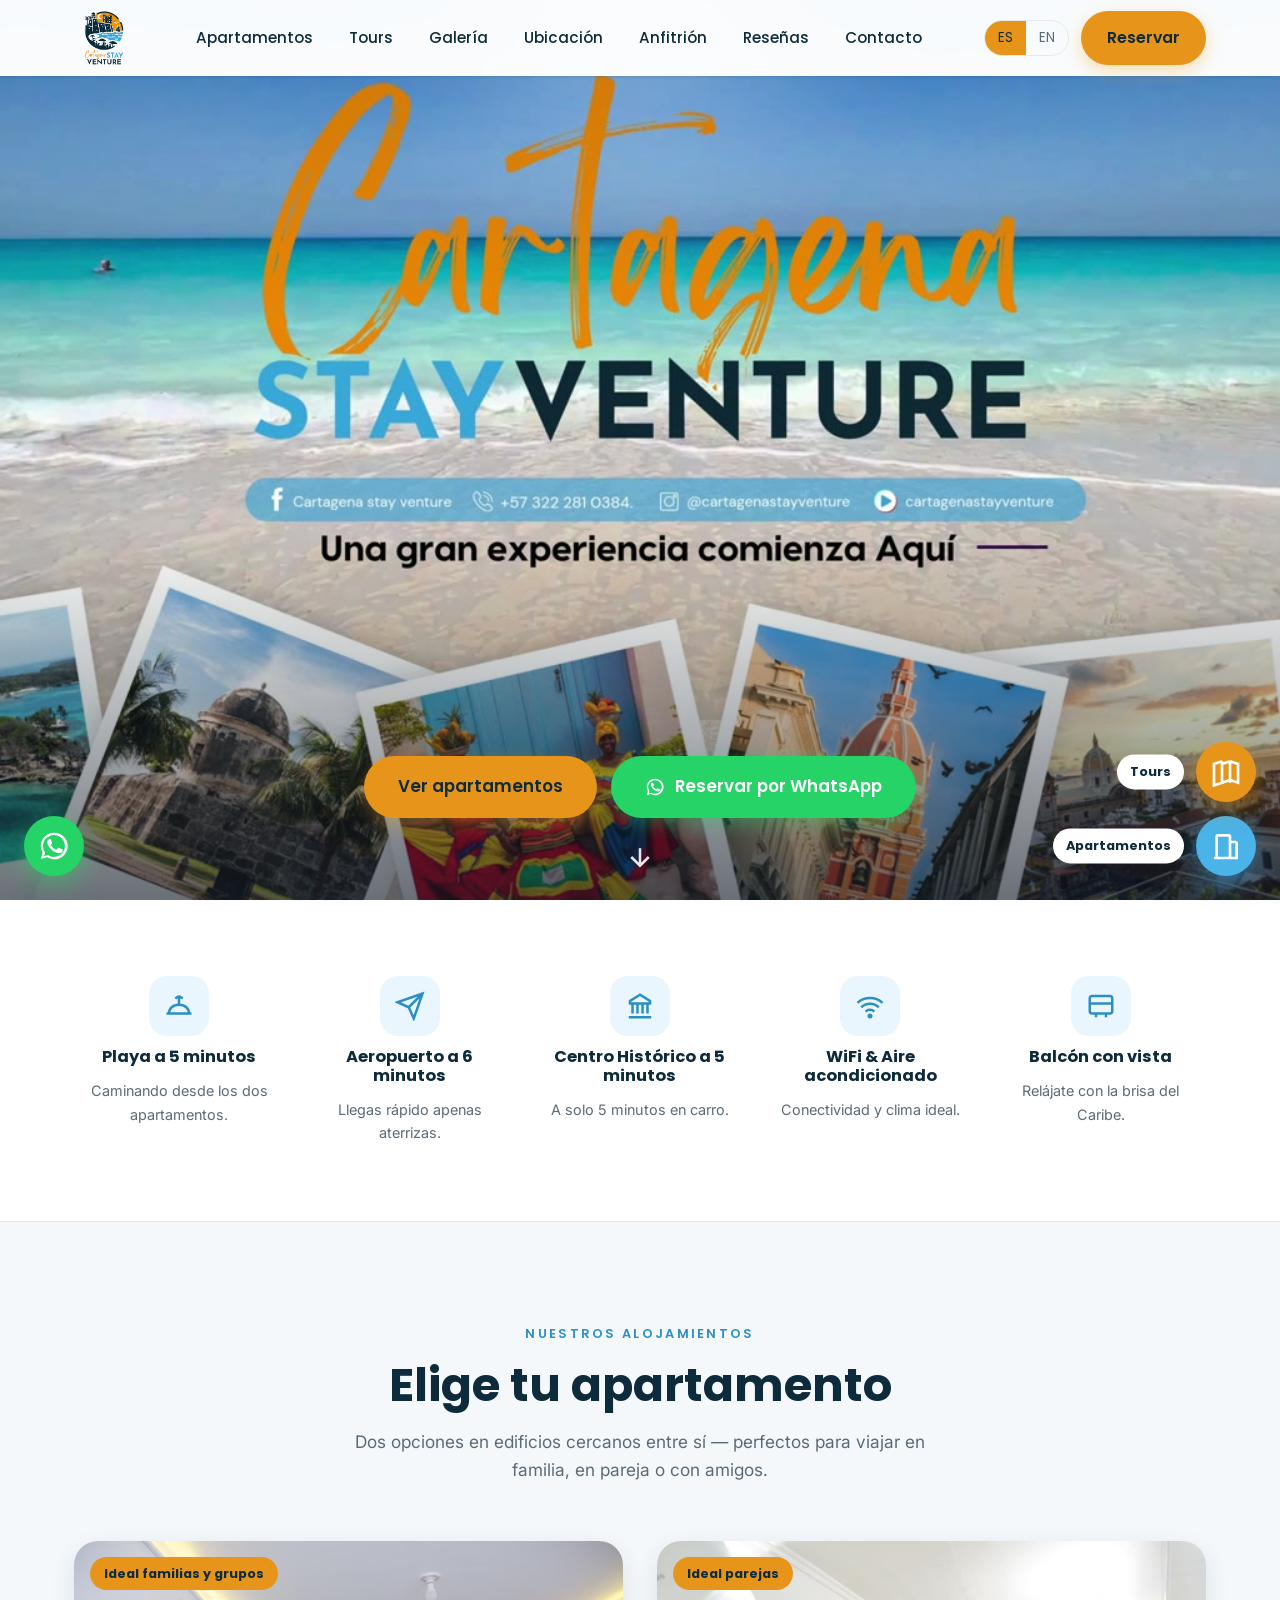
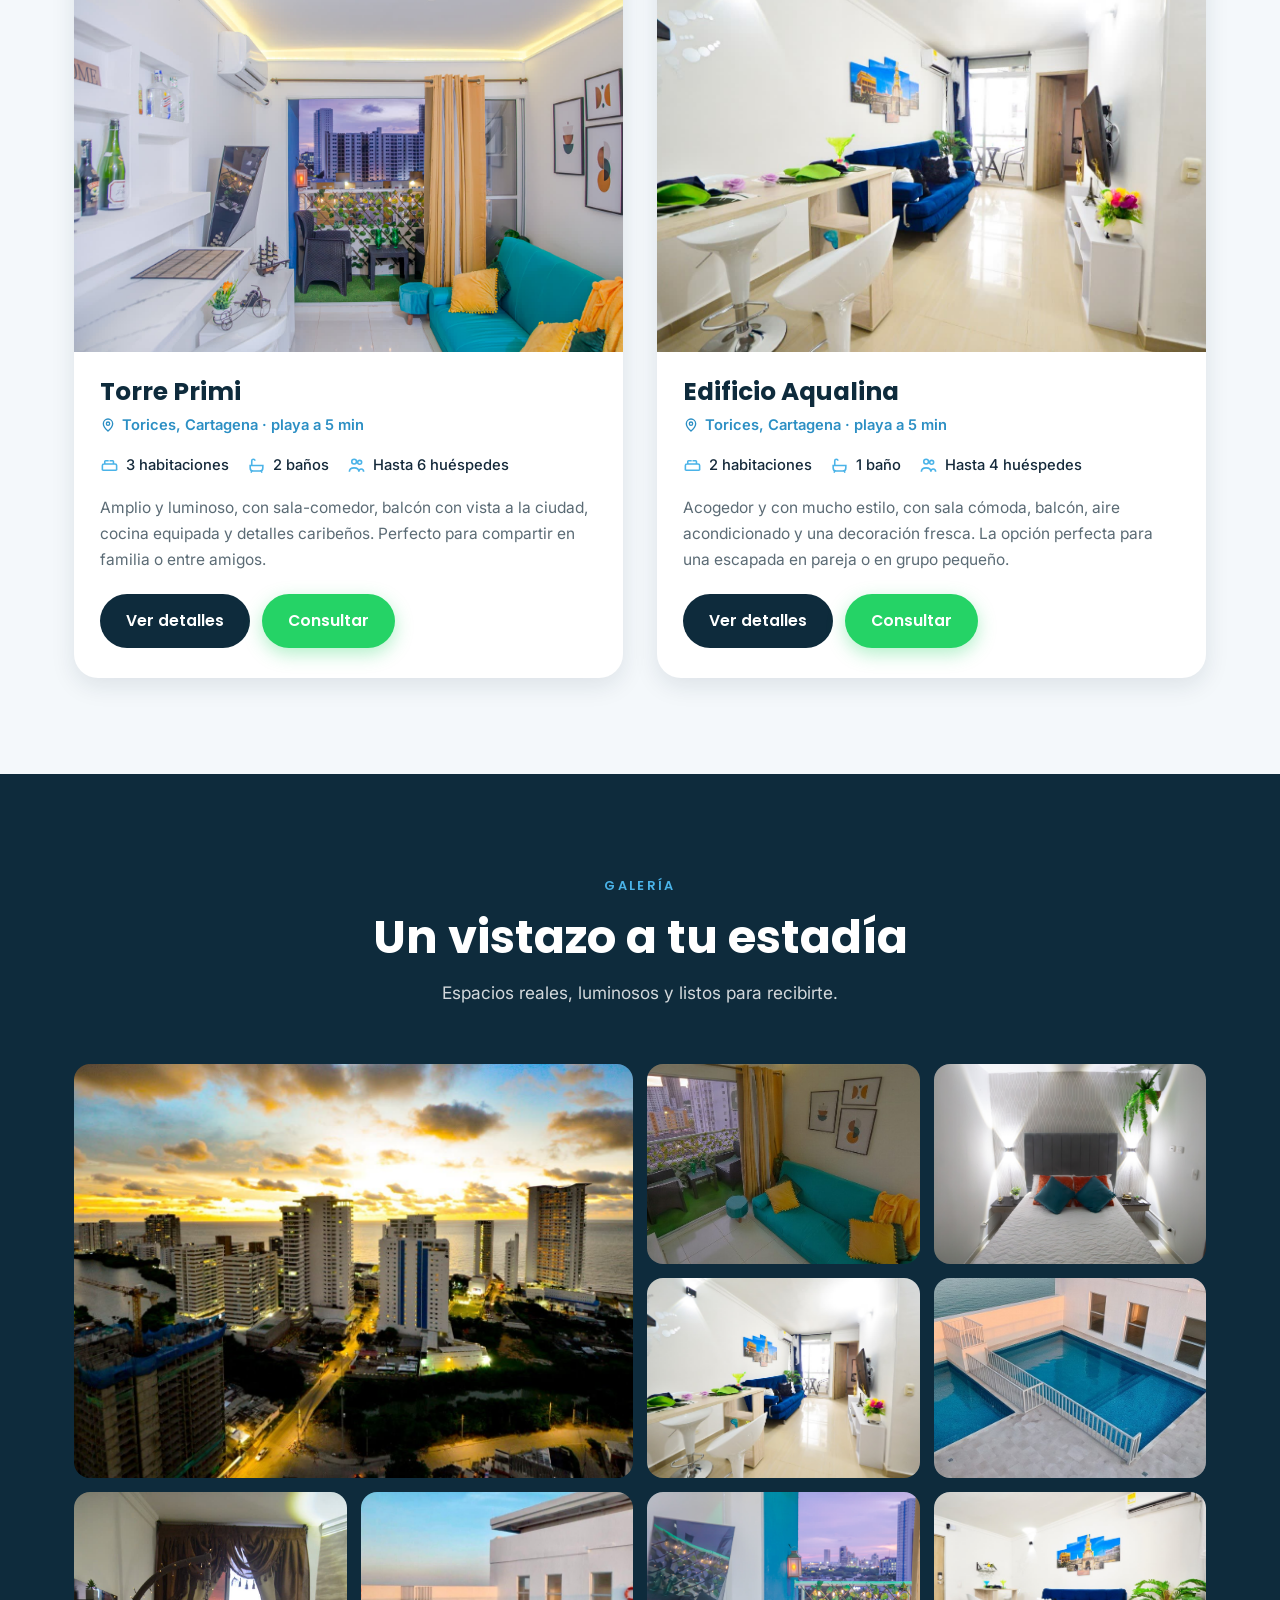
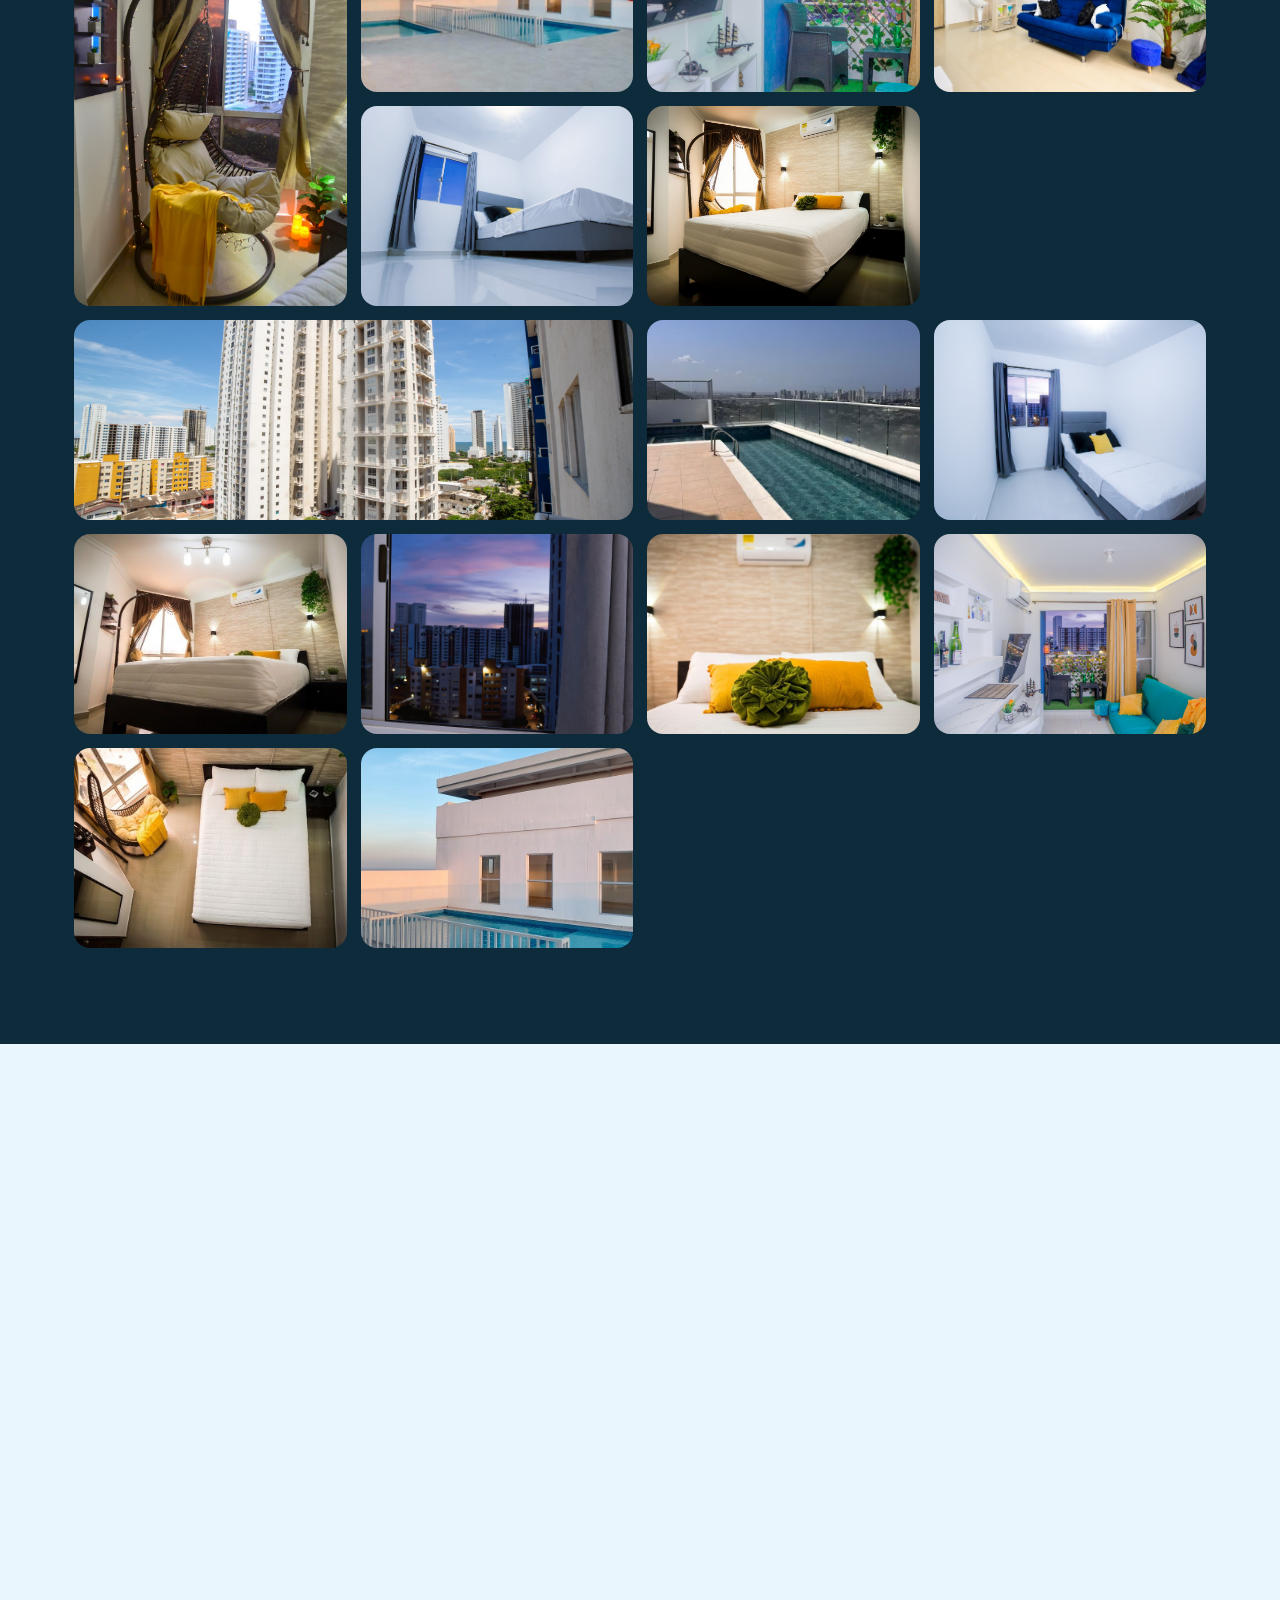
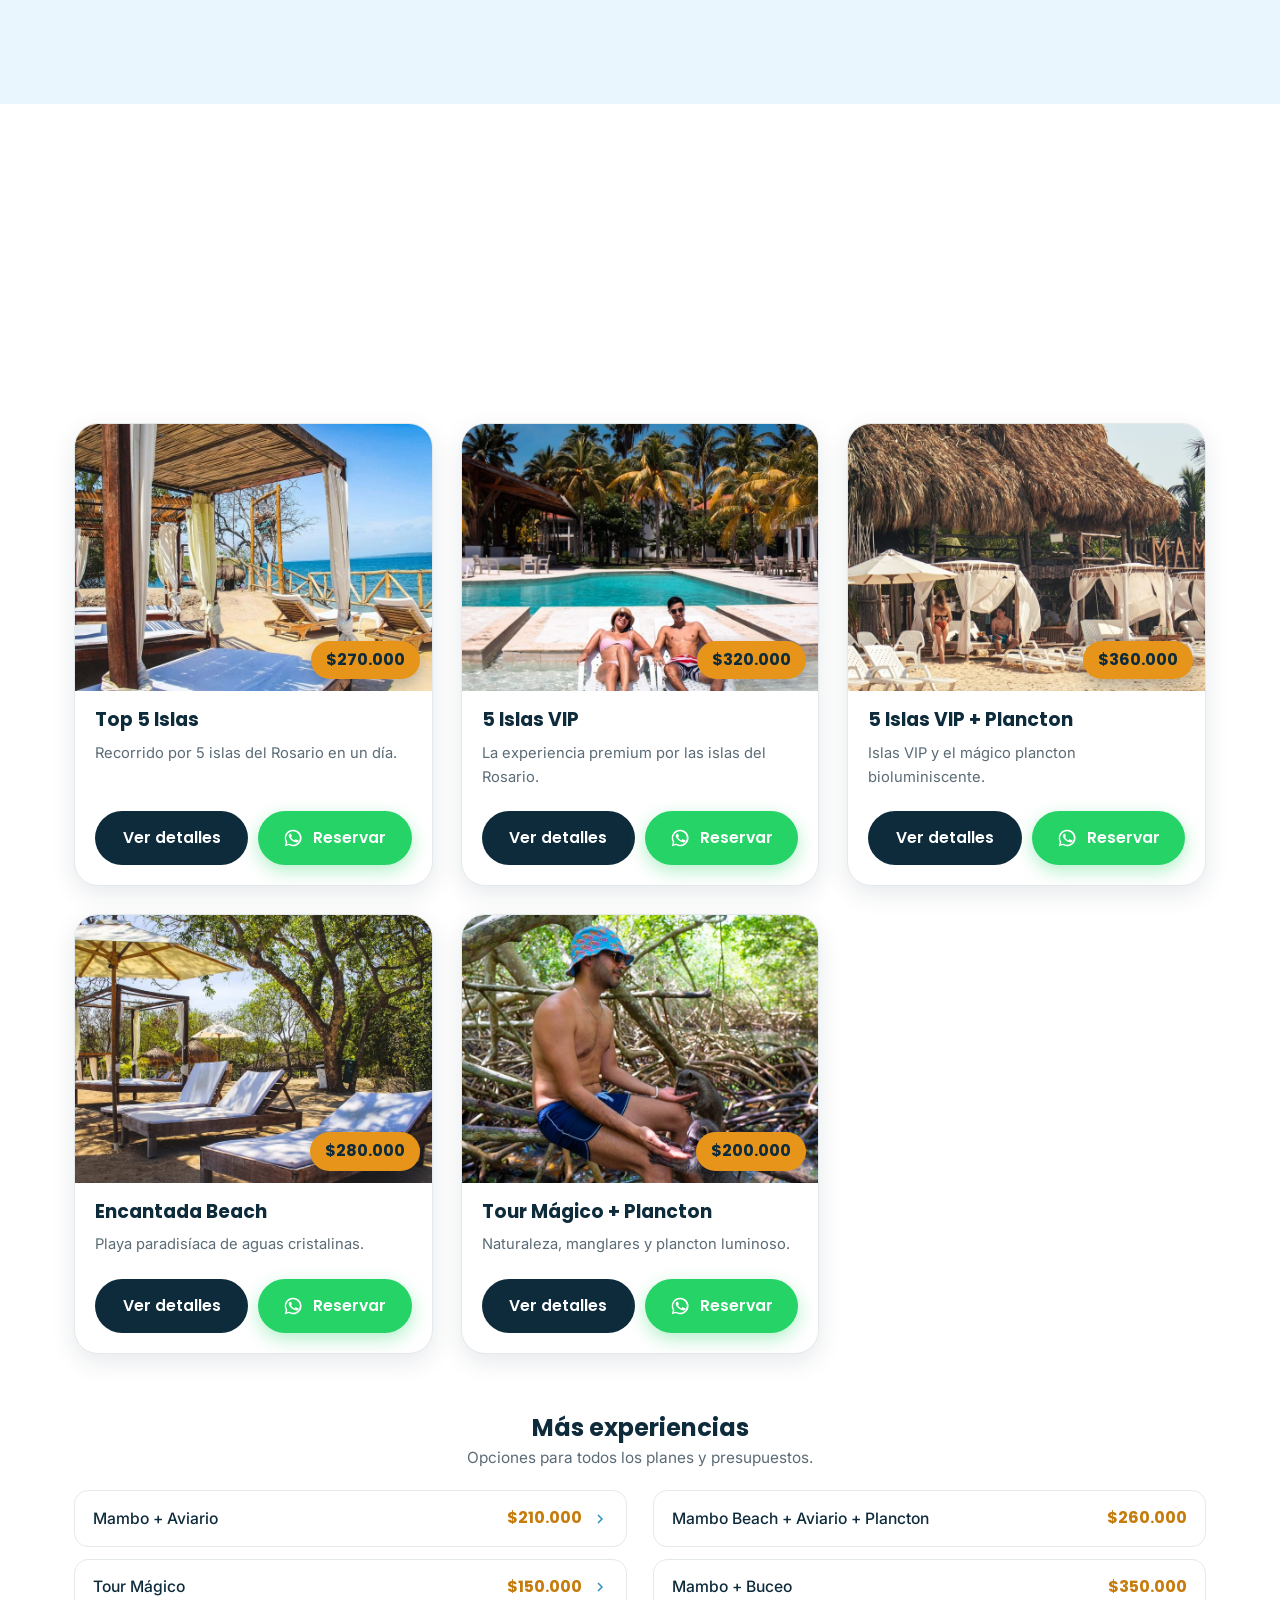
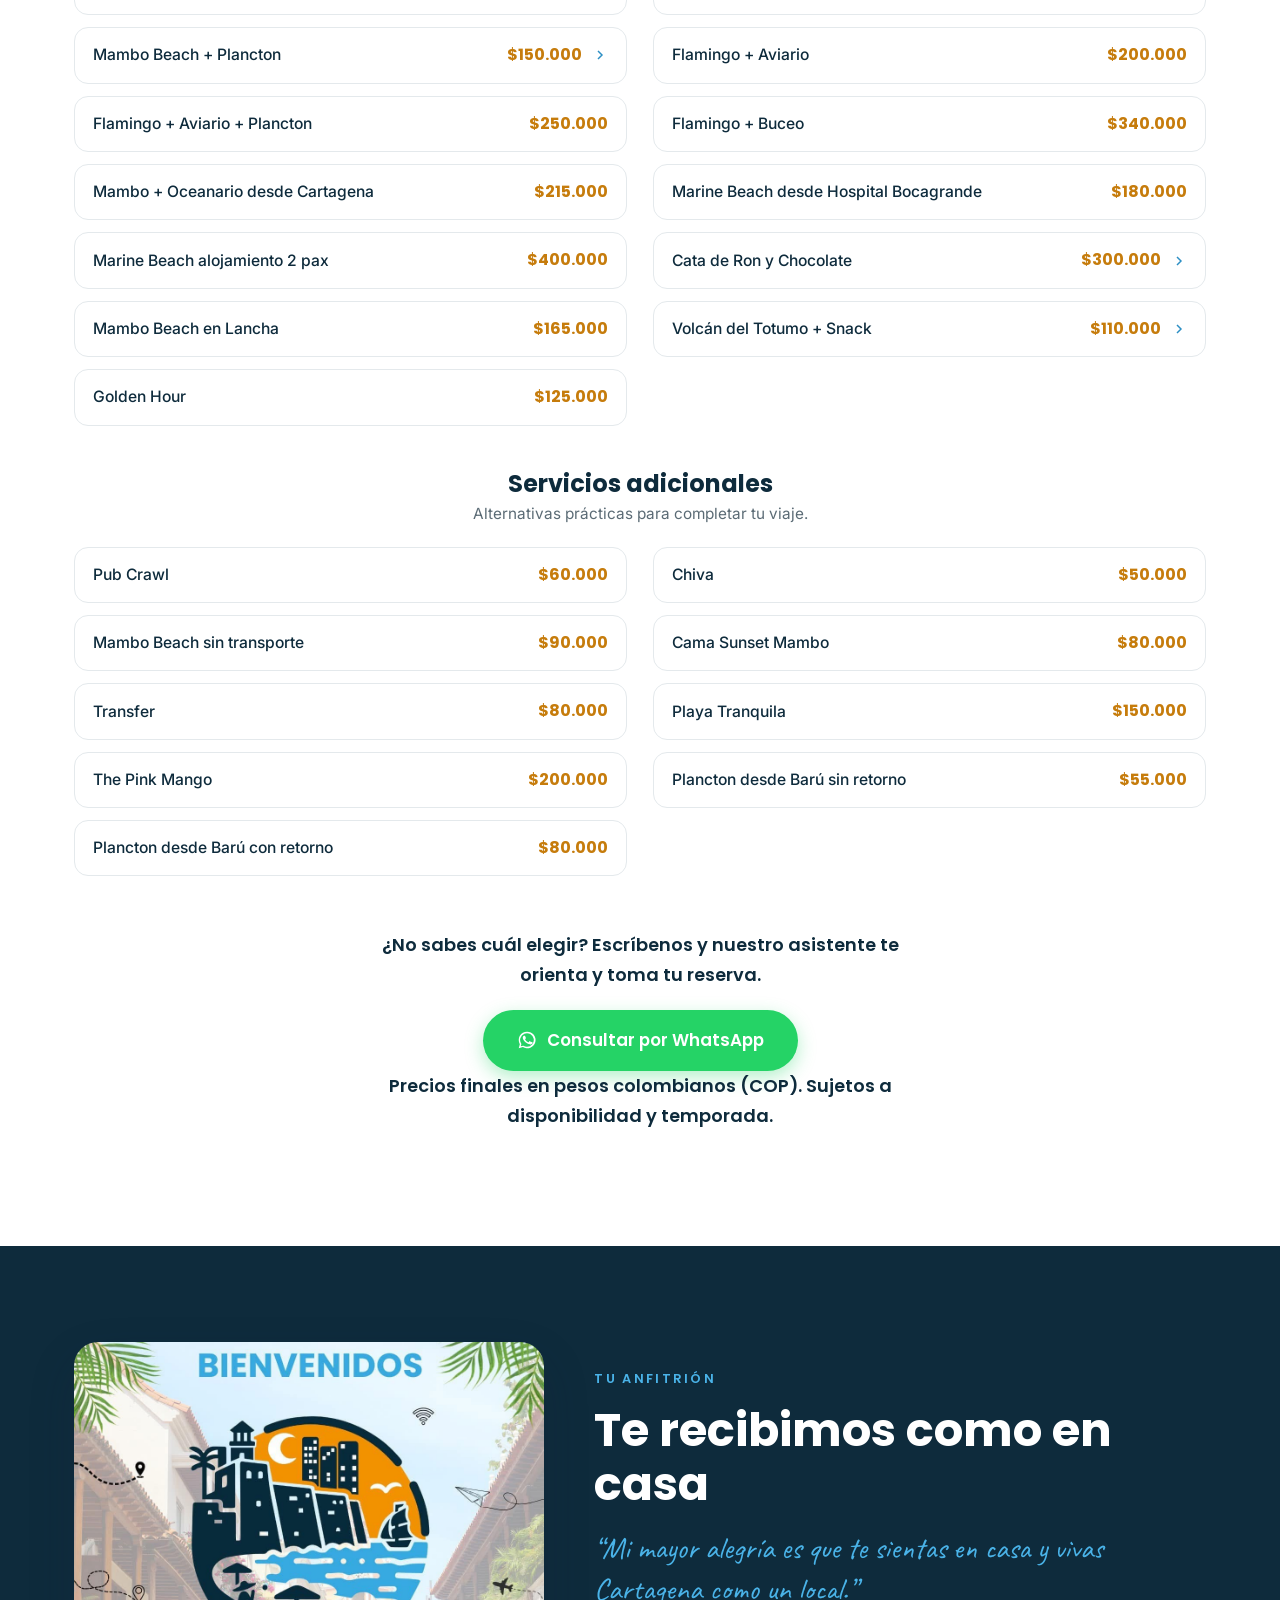
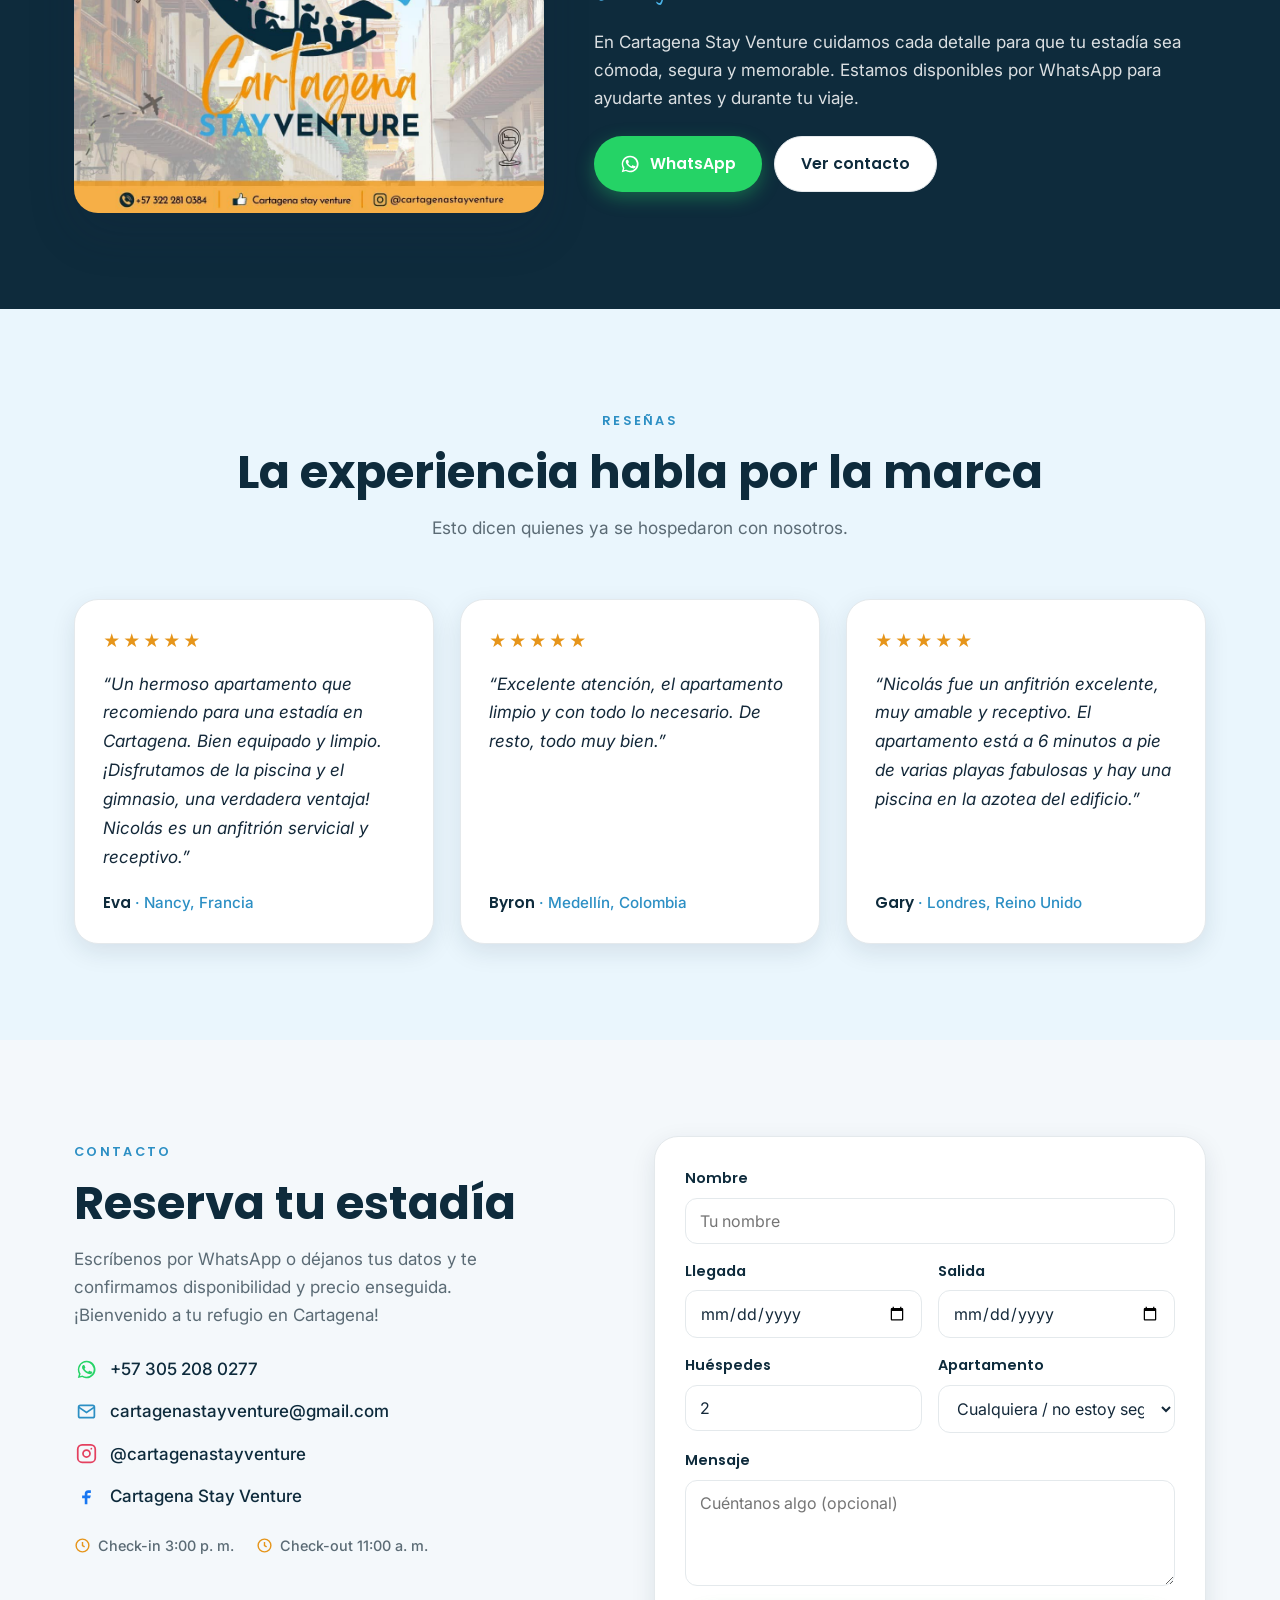
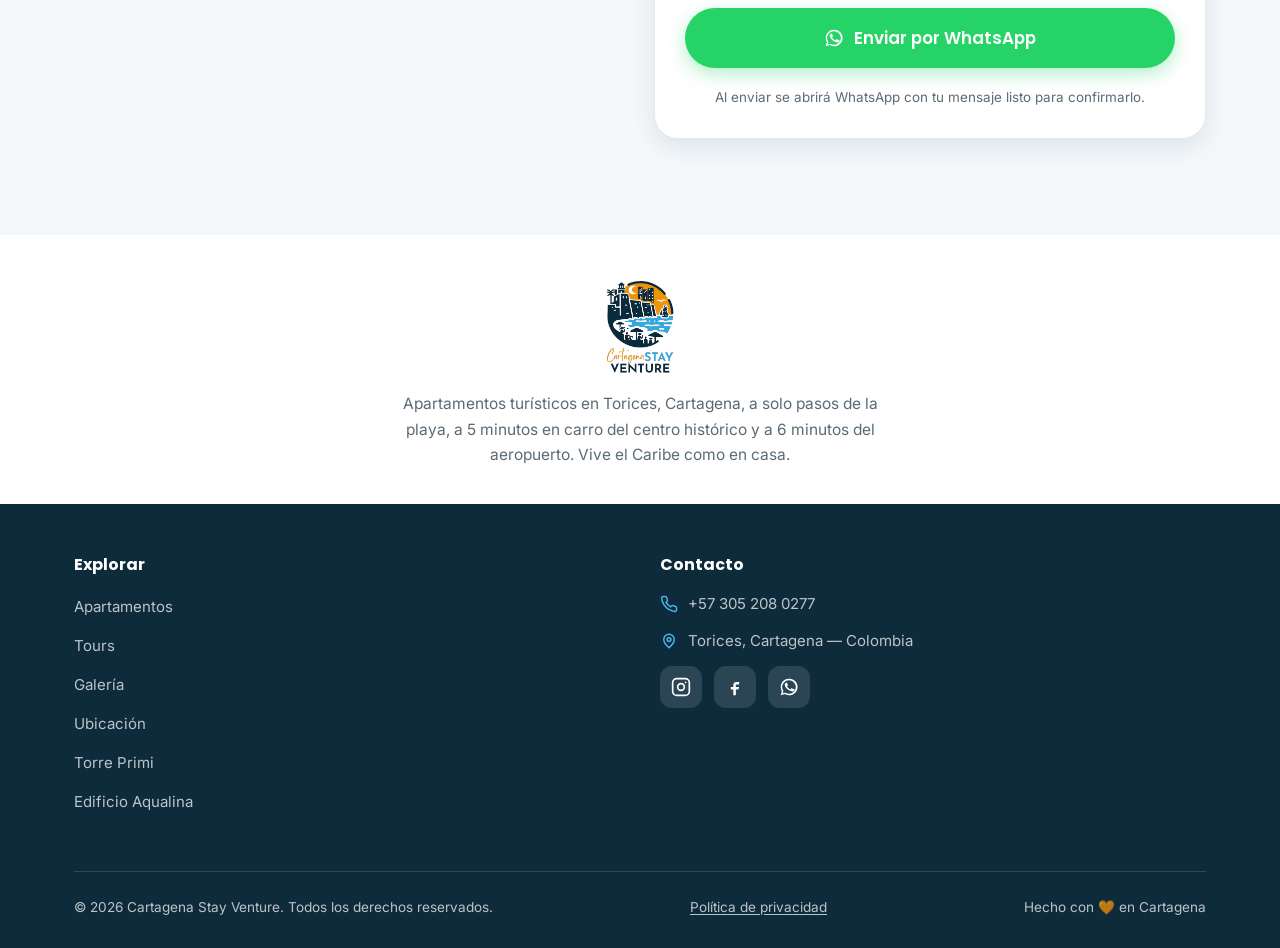
==== commit a6adc462: "Galería del inicio: ampliar de 9 a 20 fotos - Mosaico más completo con fotos de Torre Primi y Edific" ====
--- a/index.html
+++ b/index.html
@@ -162,15 +162,26 @@
         <p class="section-sub" data-es="Espacios reales, luminosos y listos para recibirte." data-en="Real, bright spaces ready to welcome you.">Espacios reales, luminosos y listos para recibirte.</p>
       </div>
       <div class="gallery__grid" data-reveal="zoom">
-        <div class="gallery__item wide tall"><img src="assets/img/aqualina/aqualina-07.jpg" alt="Vista al atardecer sobre Cartagena" /></div>
-        <div class="gallery__item"><img src="assets/img/primi/primi-04.jpg" alt="Sala-comedor de Torre Primi" /></div>
-        <div class="gallery__item"><img src="assets/img/primi/primi-10.jpg" alt="Habitación de Torre Primi" /></div>
-        <div class="gallery__item"><img src="assets/img/aqualina/aqualina-03.jpg" alt="Sala de Edificio Aqualina" /></div>
-        <div class="gallery__item"><img src="assets/img/primi/primi-14.jpg" alt="Piscina en la azotea" /></div>
-        <div class="gallery__item tall"><img src="assets/img/aqualina/aqualina-01.jpg" alt="Habitación con silla colgante" /></div>
-        <div class="gallery__item"><img src="assets/img/aqualina/aqualina-14.jpg" alt="Piscina con vista a la ciudad" /></div>
-        <div class="gallery__item"><img src="assets/img/primi/primi-02.jpg" alt="Sala con balcón y vista al atardecer" /></div>
-        <div class="gallery__item"><img src="assets/img/aqualina/aqualina-11.jpg" alt="Sala con sofá azul de Edificio Aqualina" /></div>
+        <div class="gallery__item wide tall"><img src="assets/img/aqualina/aqualina-07.jpg" alt="Vista al atardecer sobre Cartagena" loading="lazy" /></div>
+        <div class="gallery__item"><img src="assets/img/primi/primi-18.jpg" alt="Sala con sofá turquesa" loading="lazy" /></div>
+        <div class="gallery__item"><img src="assets/img/primi/primi-10.jpg" alt="Habitación de Torre Primi" loading="lazy" /></div>
+        <div class="gallery__item"><img src="assets/img/aqualina/aqualina-03.jpg" alt="Sala de Edificio Aqualina" loading="lazy" /></div>
+        <div class="gallery__item"><img src="assets/img/primi/primi-17.jpg" alt="Piscina en la azotea de Torre Primi" loading="lazy" /></div>
+        <div class="gallery__item tall"><img src="assets/img/aqualina/aqualina-01.jpg" alt="Habitación con silla colgante" loading="lazy" /></div>
+        <div class="gallery__item"><img src="assets/img/primi/primi-14.jpg" alt="Piscina en la azotea" loading="lazy" /></div>
+        <div class="gallery__item"><img src="assets/img/primi/primi-02.jpg" alt="Sala con balcón y vista al atardecer" loading="lazy" /></div>
+        <div class="gallery__item"><img src="assets/img/aqualina/aqualina-11.jpg" alt="Sala con sofá azul de Edificio Aqualina" loading="lazy" /></div>
+        <div class="gallery__item"><img src="assets/img/primi/primi-42.jpg" alt="Habitación luminosa de Torre Primi" loading="lazy" /></div>
+        <div class="gallery__item"><img src="assets/img/aqualina/aqualina-20.jpg" alt="Habitación con pared de piedra" loading="lazy" /></div>
+        <div class="gallery__item wide"><img src="assets/img/primi/primi-16.jpg" alt="Vista a las torres y la ciudad" loading="lazy" /></div>
+        <div class="gallery__item"><img src="assets/img/aqualina/aqualina-14.jpg" alt="Piscina con vista a la ciudad" loading="lazy" /></div>
+        <div class="gallery__item"><img src="assets/img/primi/primi-03.jpg" alt="Habitación con cojín amarillo" loading="lazy" /></div>
+        <div class="gallery__item"><img src="assets/img/aqualina/aqualina-27.jpg" alt="Habitación de Edificio Aqualina" loading="lazy" /></div>
+        <div class="gallery__item"><img src="assets/img/primi/primi-43.jpg" alt="Vista a la ciudad al atardecer" loading="lazy" /></div>
+        <div class="gallery__item"><img src="assets/img/aqualina/aqualina-31.jpg" alt="Cama con cojín naranja" loading="lazy" /></div>
+        <div class="gallery__item"><img src="assets/img/primi/primi-04.jpg" alt="Sala-comedor de Torre Primi" loading="lazy" /></div>
+        <div class="gallery__item"><img src="assets/img/aqualina/aqualina-41.jpg" alt="Habitación con silla colgante vista desde arriba" loading="lazy" /></div>
+        <div class="gallery__item"><img src="assets/img/primi/primi-21.jpg" alt="Terraza en la azotea de Torre Primi" loading="lazy" /></div>
       </div>
     </div>
   </section>
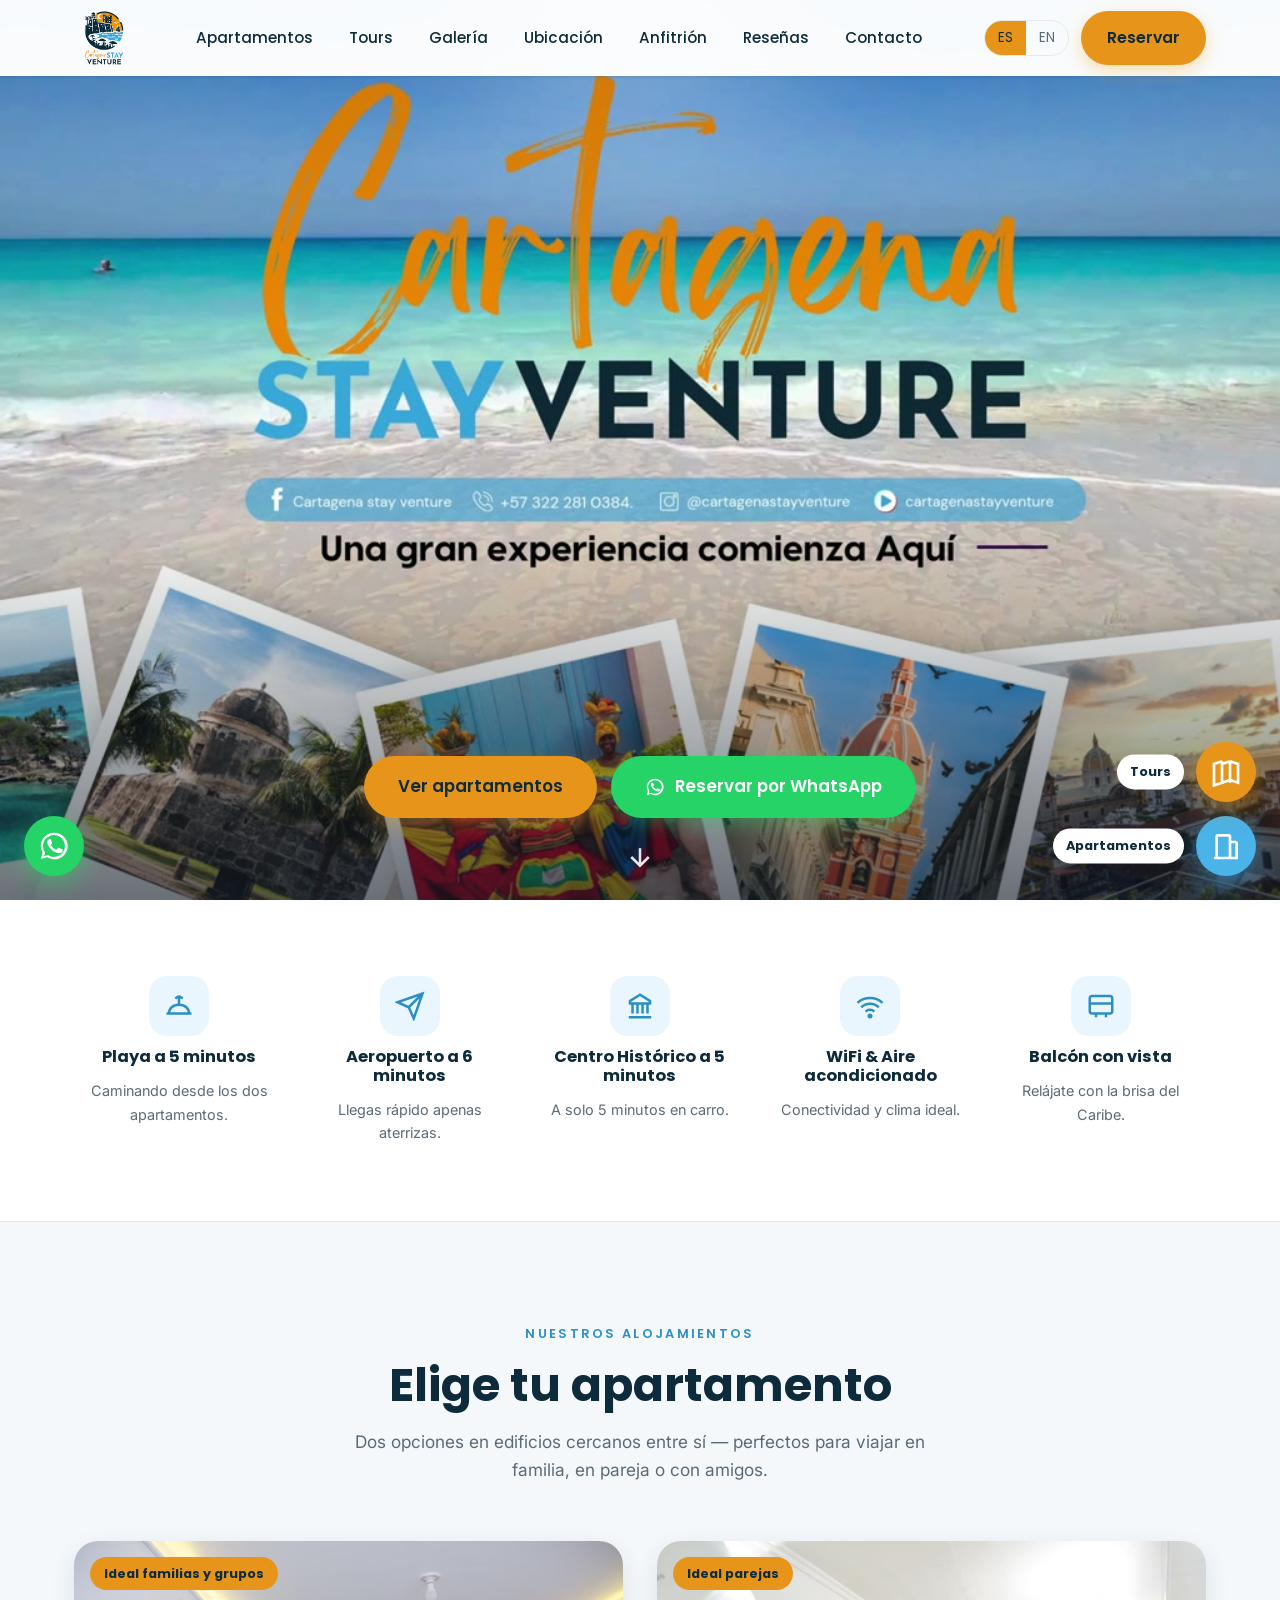
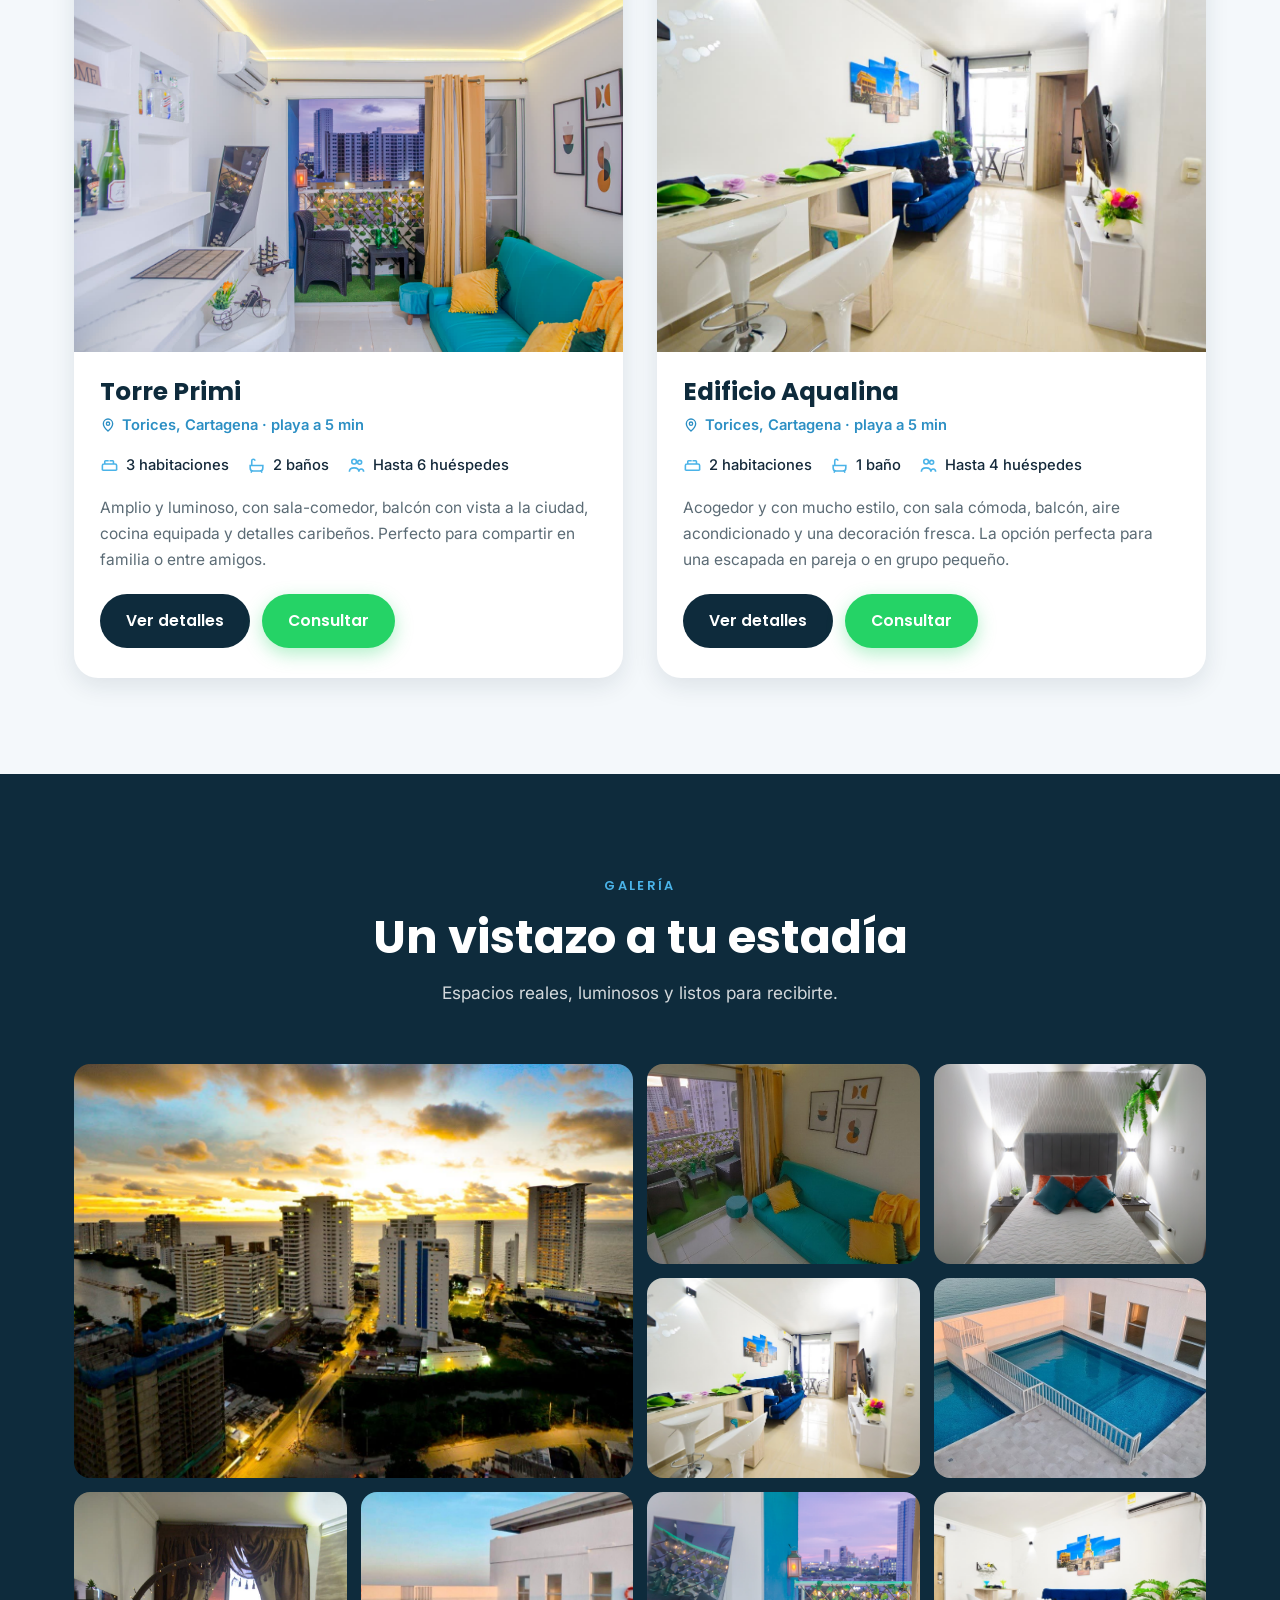
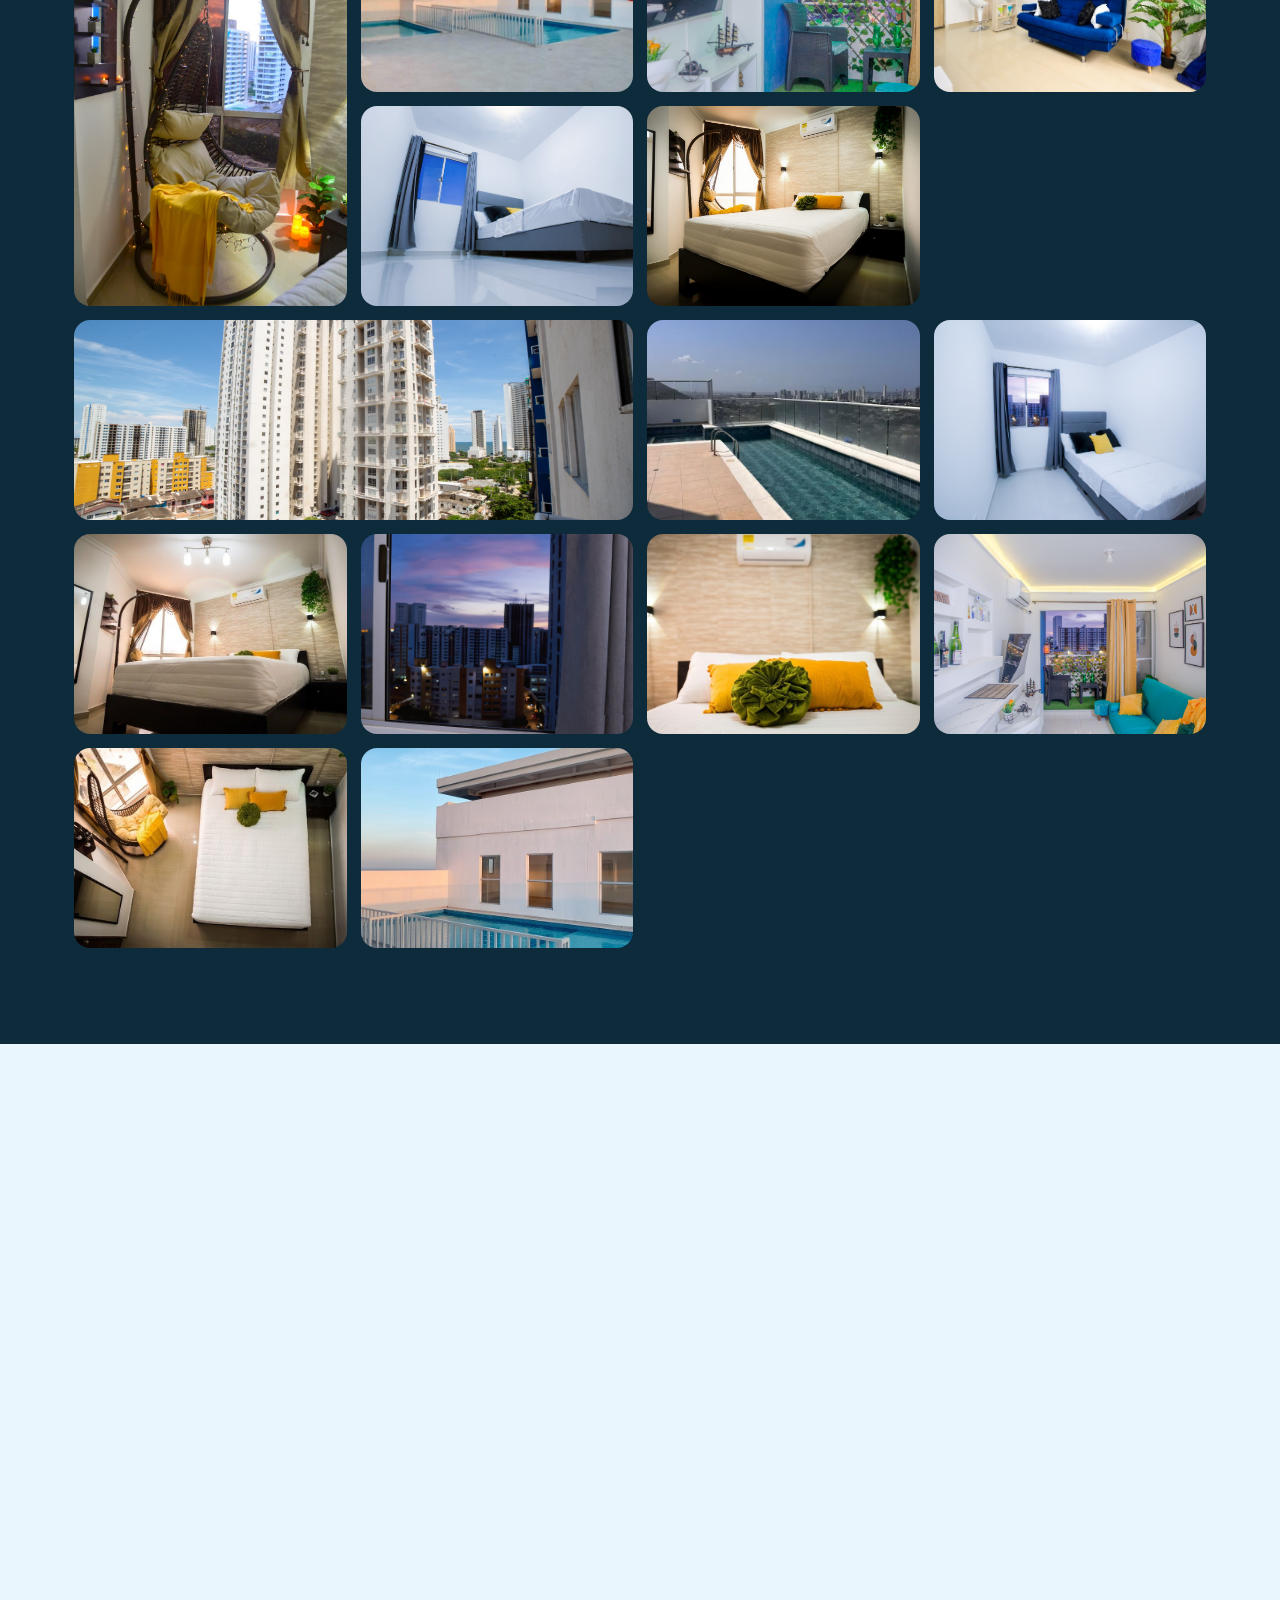
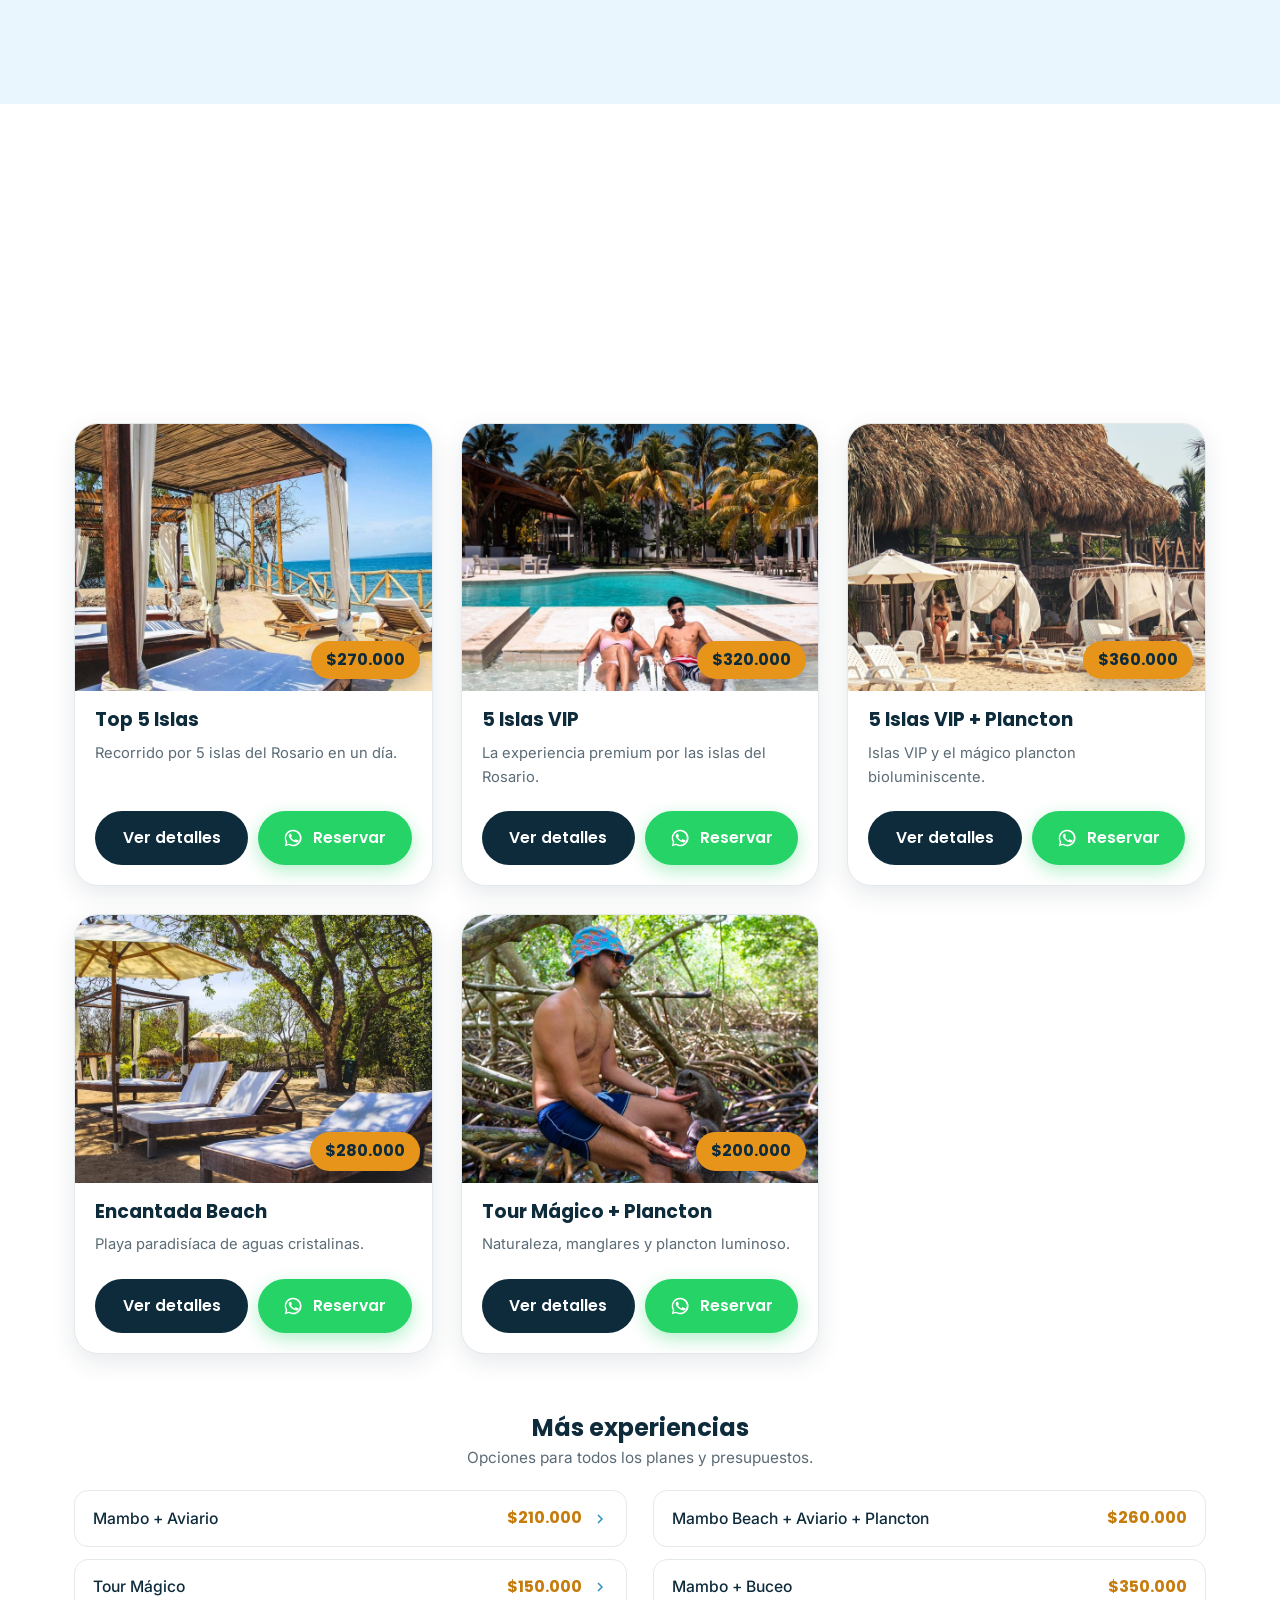
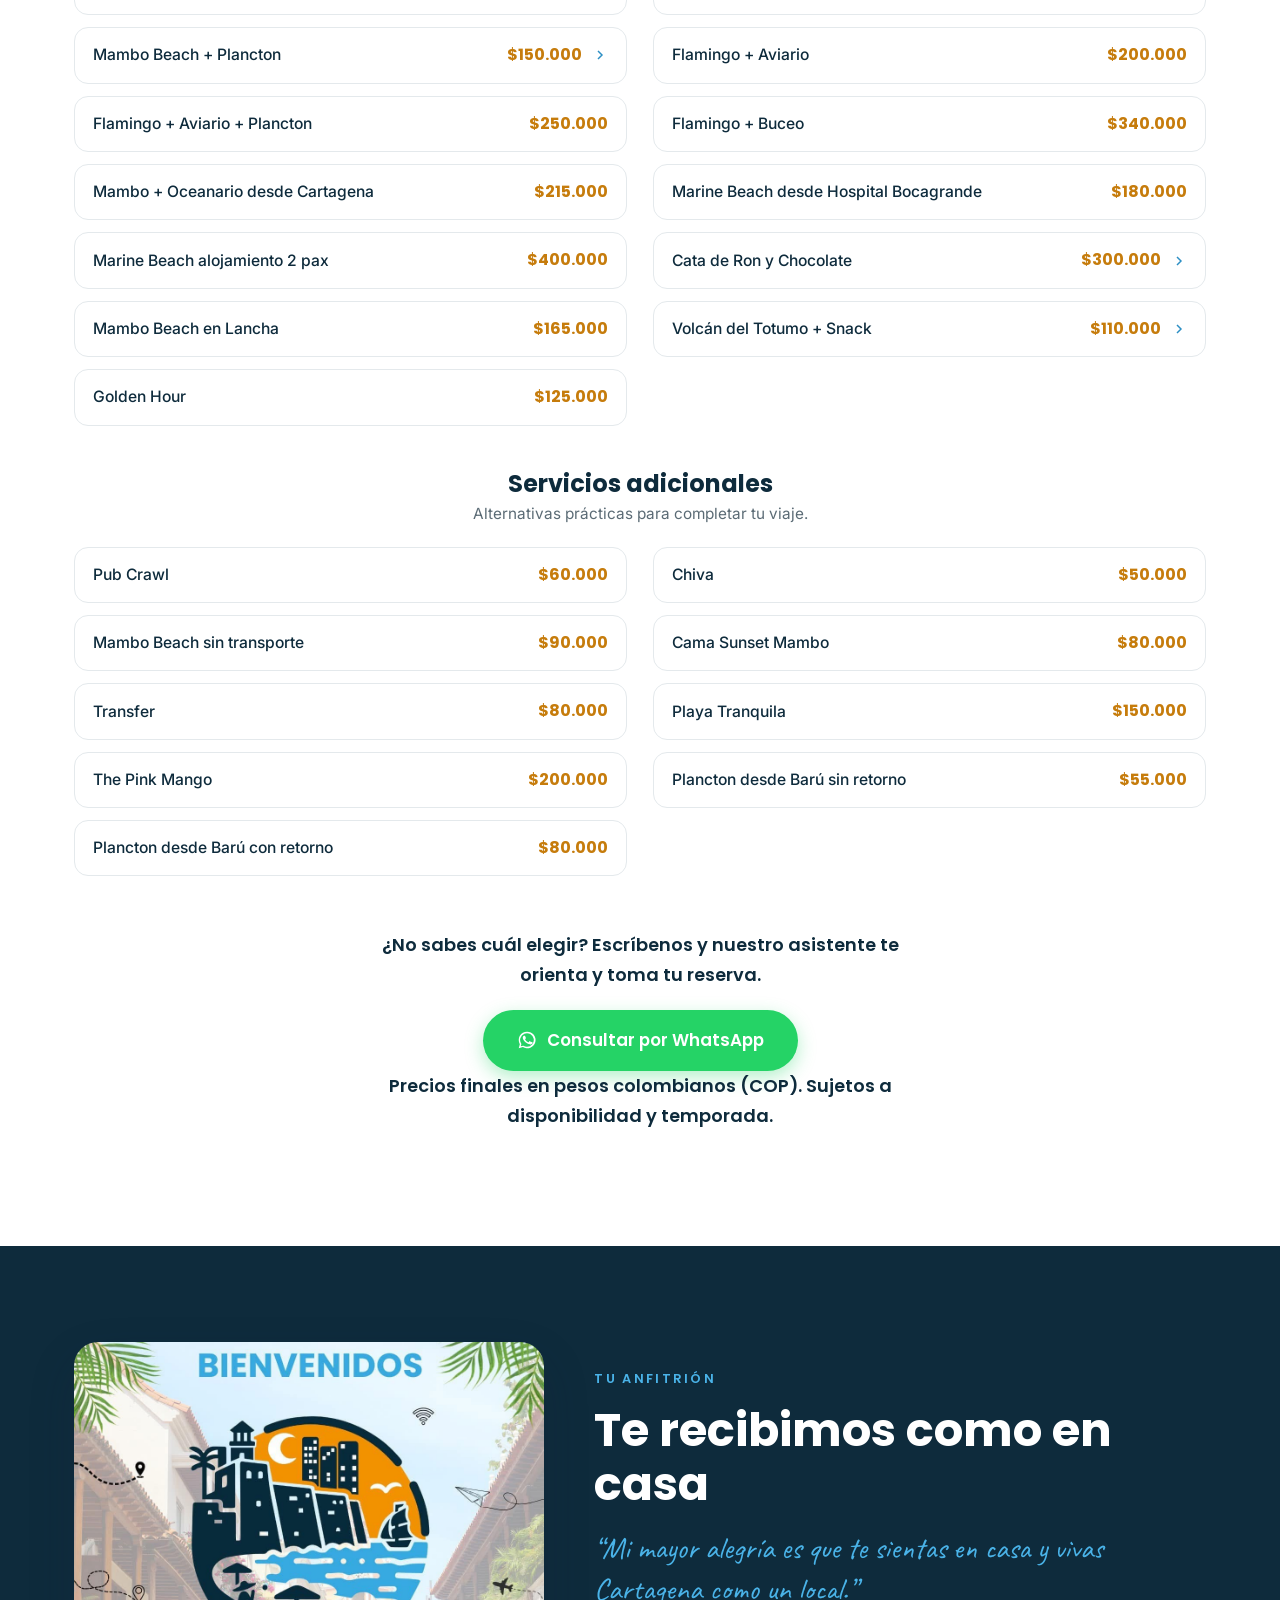
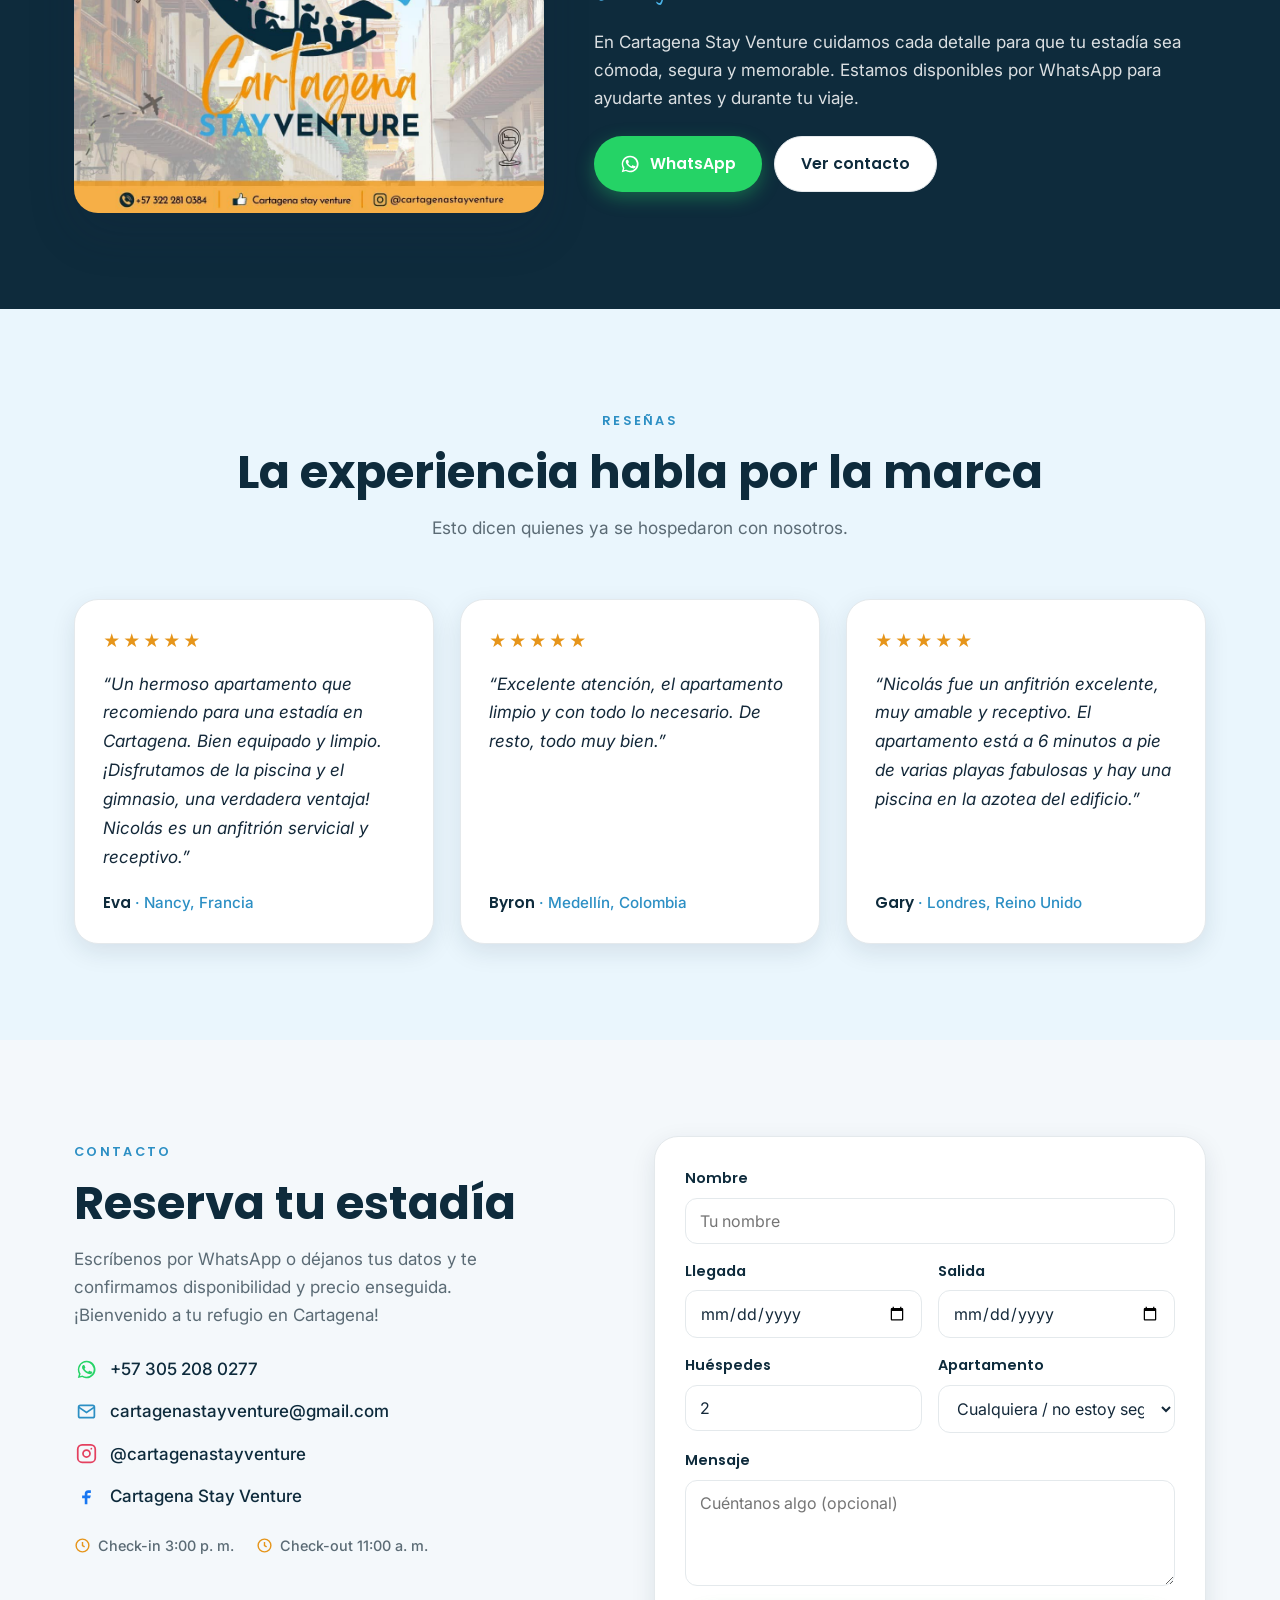
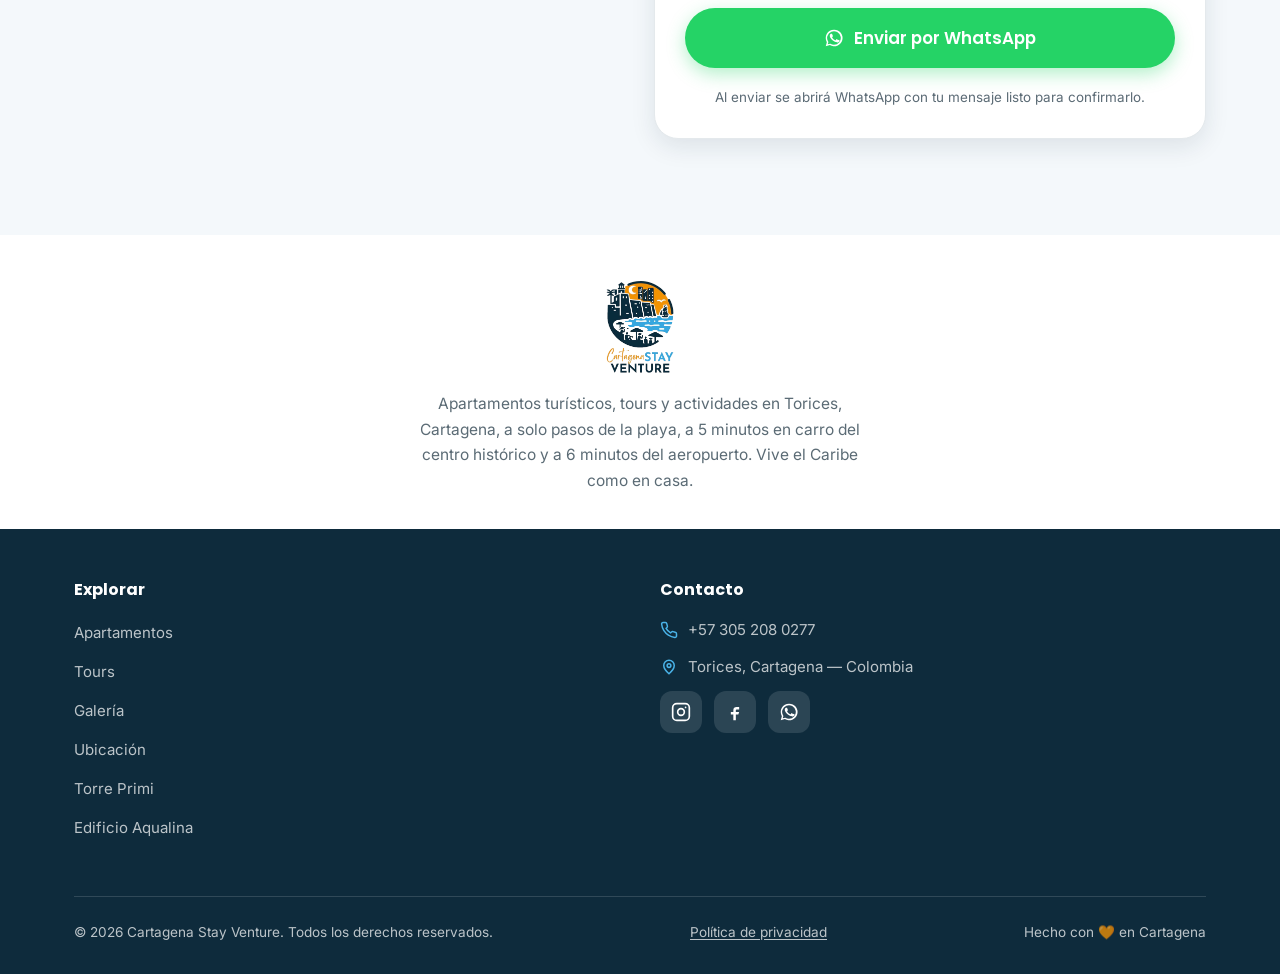
==== commit 12751c54: "Footer: mencionar tours y actividades en la leyenda - La descripción bajo el logo ahora incluye "tou" ====
--- a/index.html
+++ b/index.html
@@ -431,7 +431,7 @@
       <div class="container">
         <div class="footer__brand">
           <img src="assets/img/logo.png" alt="Cartagena Stay Venture" />
-          <p data-es="Apartamentos turísticos en Torices, Cartagena, a solo pasos de la playa, a 5 minutos en carro del centro histórico y a 6 minutos del aeropuerto. Vive el Caribe como en casa." data-en="Vacation apartments in Torices, Cartagena, just steps from the beach, a 5-minute drive from the historic center and 6 minutes from the airport. Experience the Caribbean like home.">Apartamentos turísticos en Torices, Cartagena, a solo pasos de la playa, a 5 minutos en carro del centro histórico y a 6 minutos del aeropuerto. Vive el Caribe como en casa.</p>
+          <p data-es="Apartamentos turísticos, tours y actividades en Torices, Cartagena, a solo pasos de la playa, a 5 minutos en carro del centro histórico y a 6 minutos del aeropuerto. Vive el Caribe como en casa." data-en="Vacation apartments, tours and activities in Torices, Cartagena, just steps from the beach, a 5-minute drive from the historic center and 6 minutes from the airport. Experience the Caribbean like home.">Apartamentos turísticos, tours y actividades en Torices, Cartagena, a solo pasos de la playa, a 5 minutos en carro del centro histórico y a 6 minutos del aeropuerto. Vive el Caribe como en casa.</p>
         </div>
       </div>
     </div>
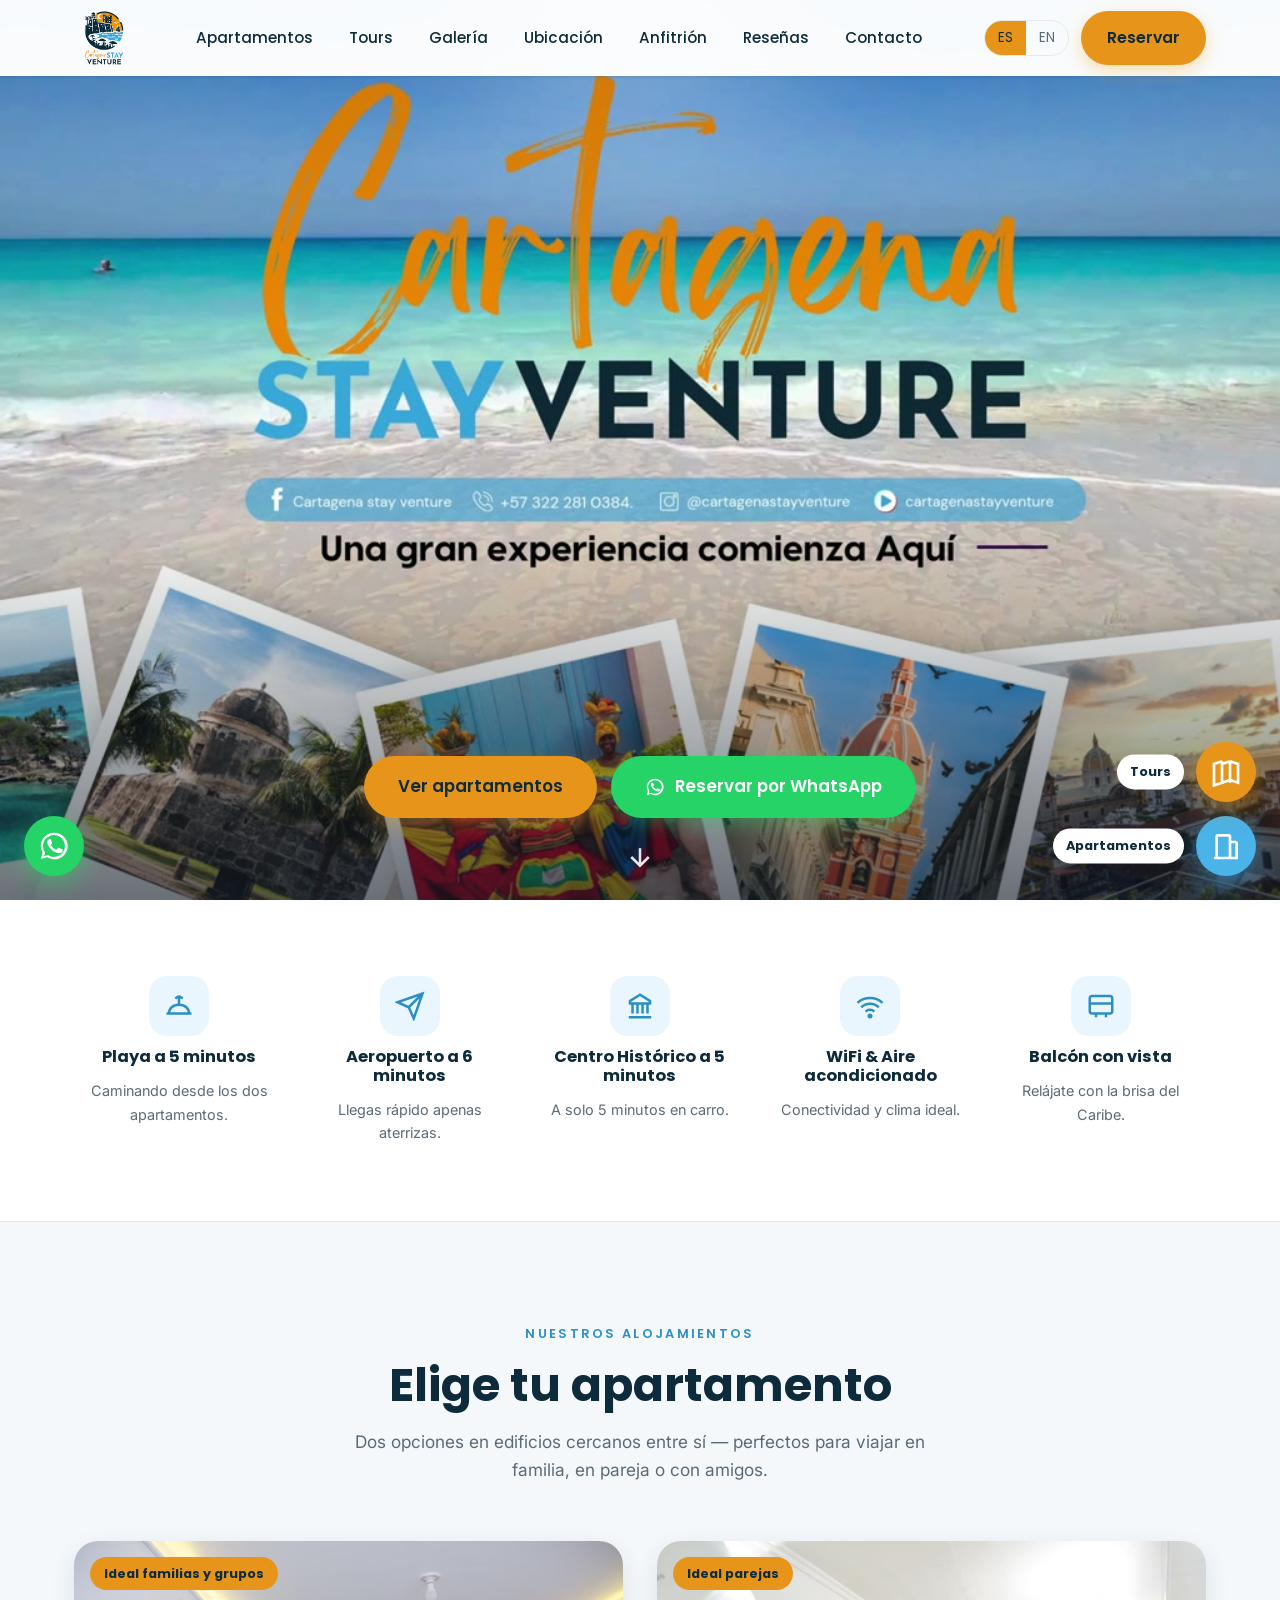
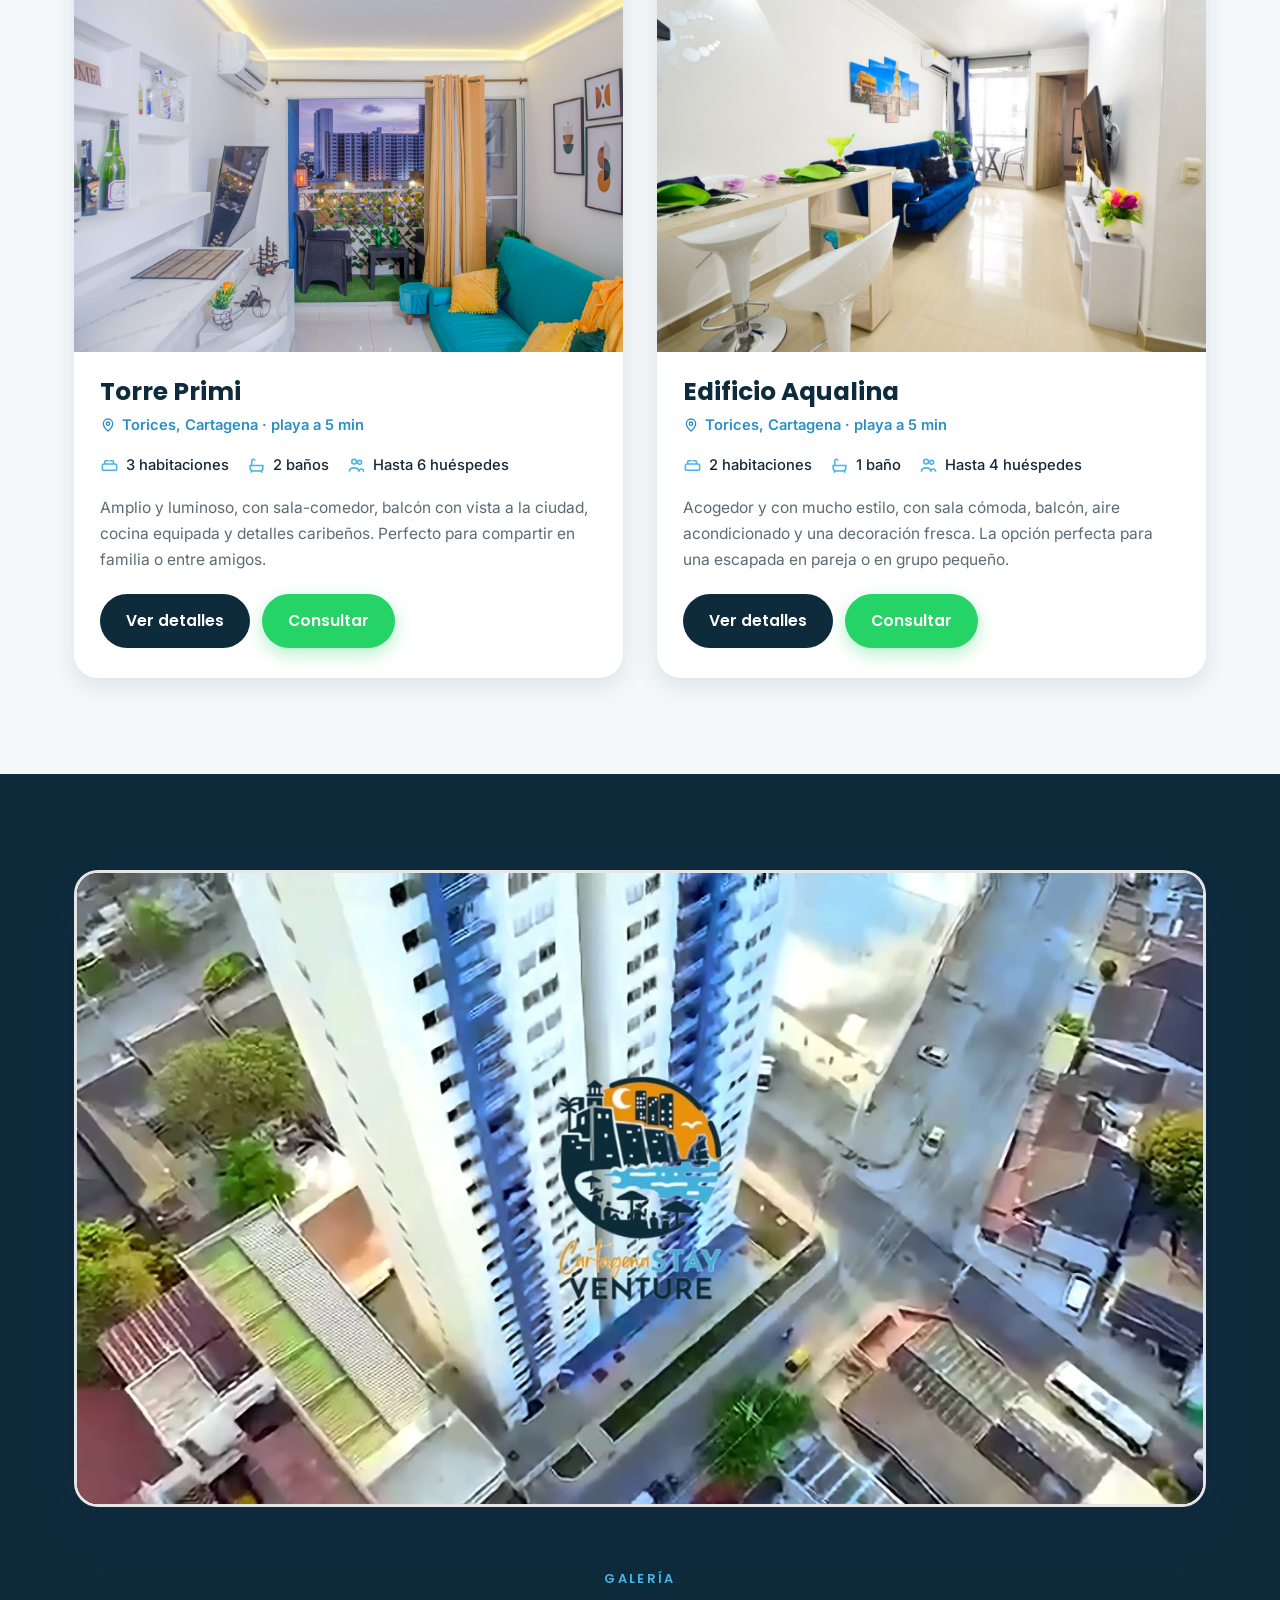
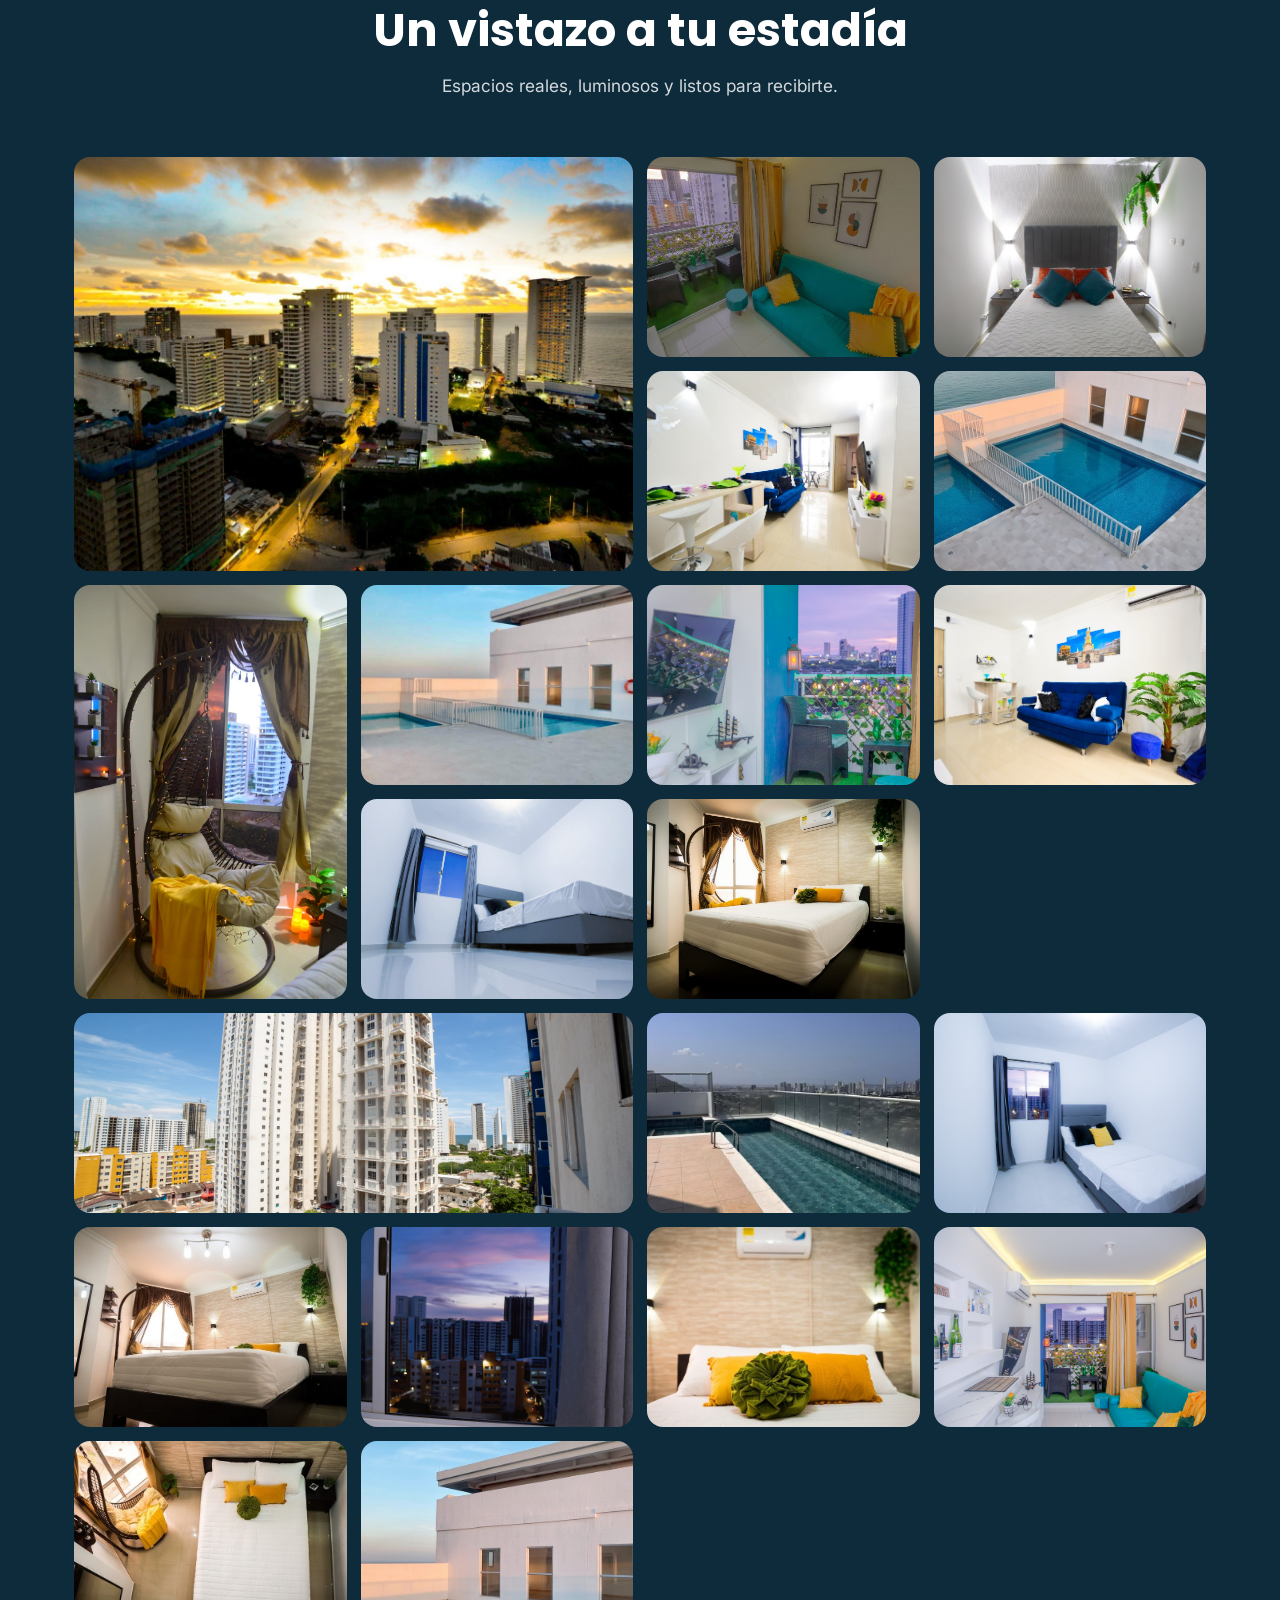
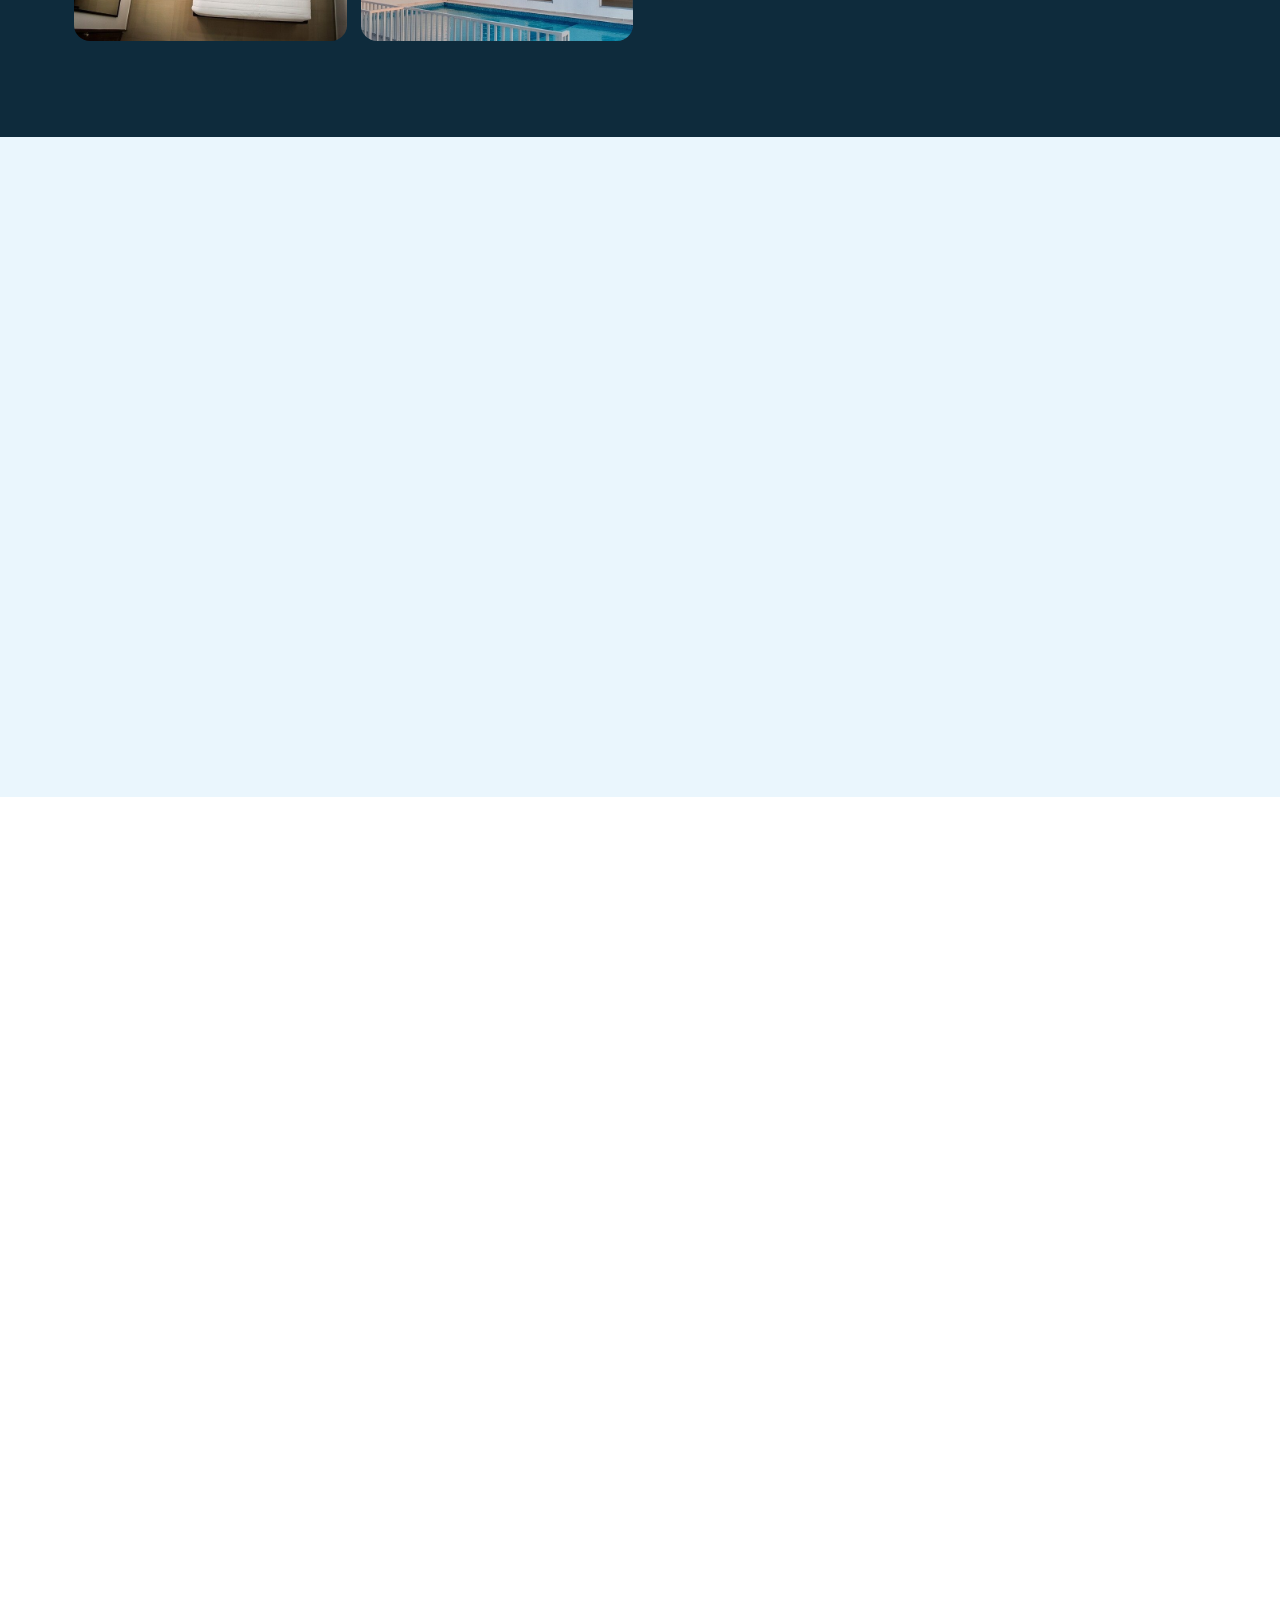
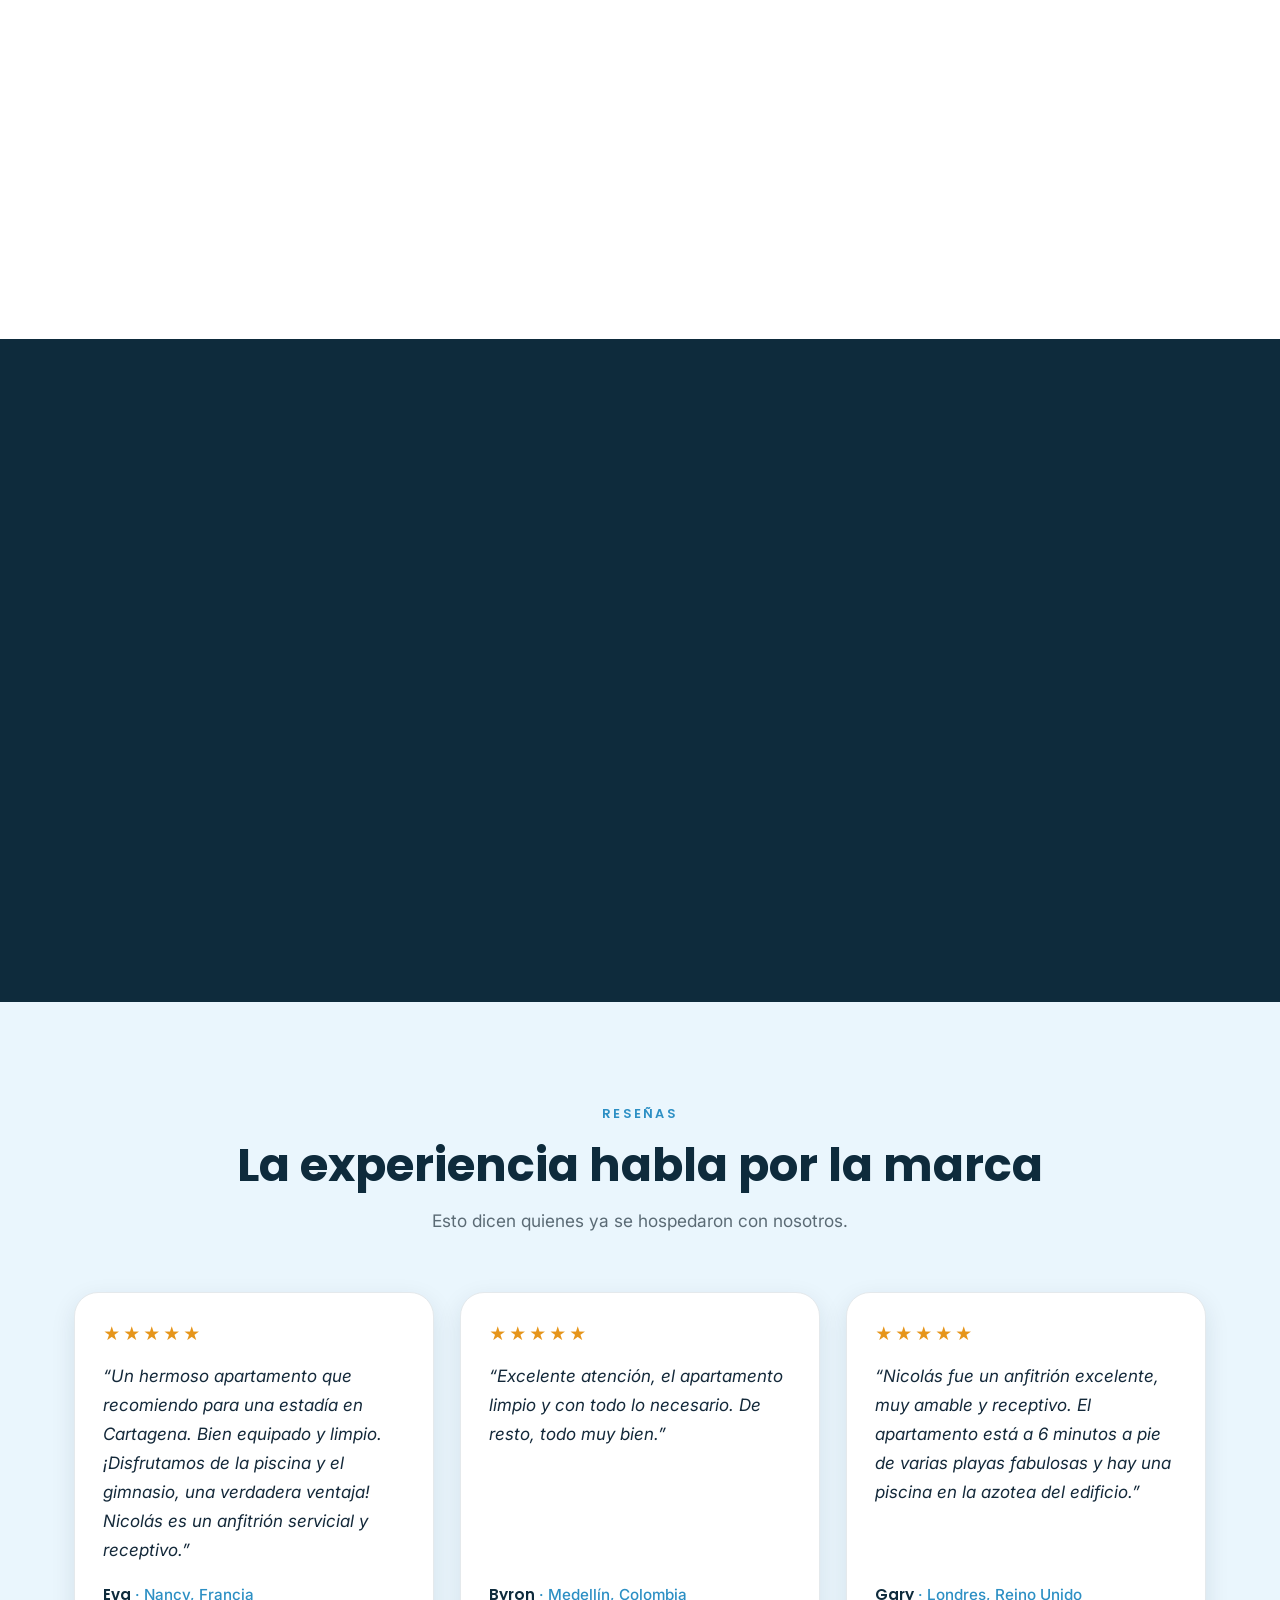
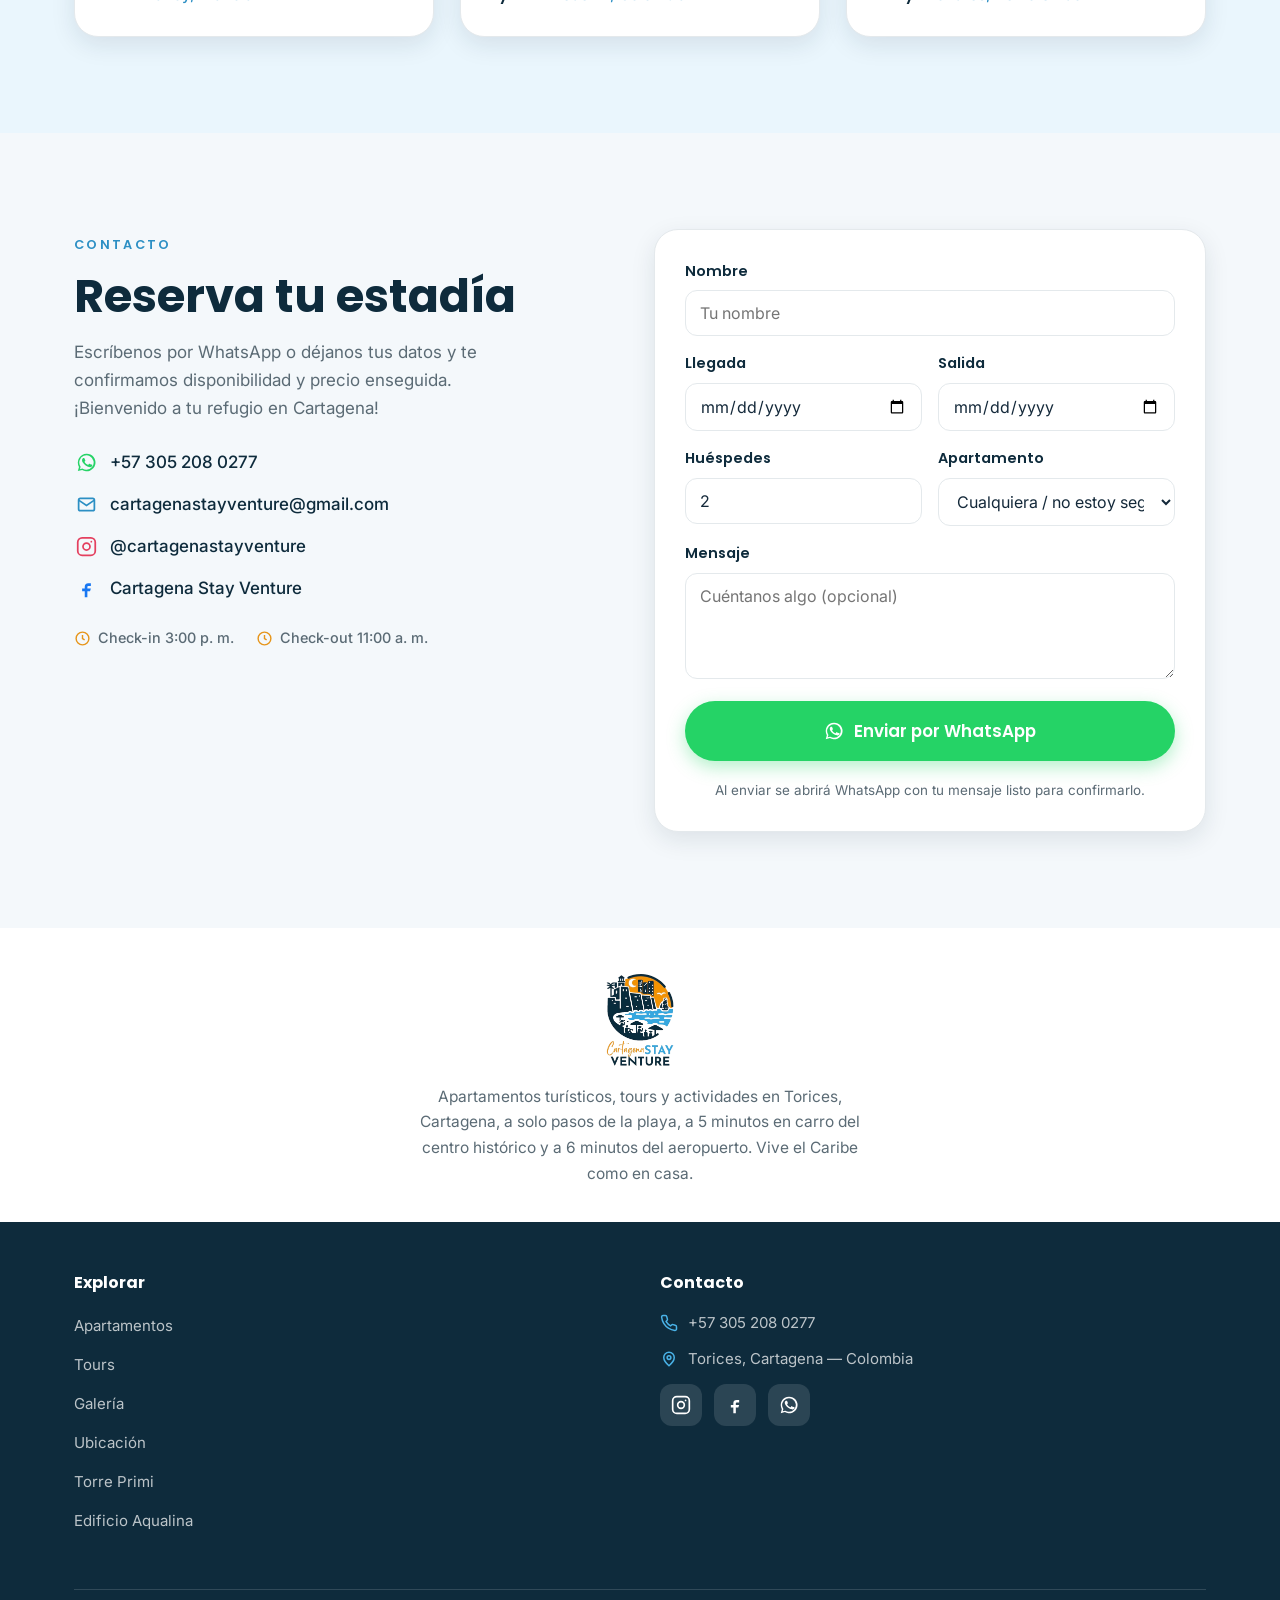
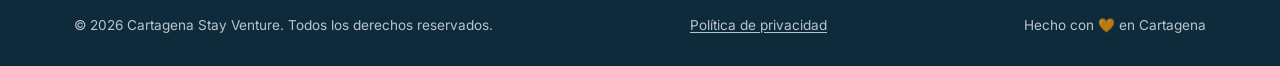
==== commit a0d28540: "Galería: video showcase del dron arriba del título - Video aéreo del dron (Torre Primi) comprimido a" ====
--- a/index.html
+++ b/index.html
@@ -156,6 +156,11 @@
   <!-- ============ GALLERY ============ -->
   <section class="section section--dark" id="galeria" data-lightbox>
     <div class="container">
+      <div class="video-showcase" data-reveal="zoom">
+        <video class="video-showcase__vid" autoplay muted loop playsinline preload="metadata" poster="assets/img/dron-primis-poster.jpg">
+          <source src="assets/video/dron-primis.mp4" type="video/mp4" />
+        </video>
+      </div>
       <div class="section-head center" data-reveal>
         <span class="eyebrow" data-es="Galería" data-en="Gallery">Galería</span>
         <h2 class="section-title" data-es="Un vistazo a tu estadía" data-en="A glimpse of your stay">Un vistazo a tu estadía</h2>
--- a/assets/css/styles.css
+++ b/assets/css/styles.css
@@ -611,3 +611,8 @@
 .tour-itin li:last-child { border-bottom:0; }
 .tour-itin__t { font-family: var(--font-head); font-weight:700; color: var(--sky-600); flex:none; min-width:158px; font-size:.92rem; }
 @media (max-width:560px){ .tour-itin li{ flex-direction:column; gap:2px; } .tour-itin__t{ min-width:0; } }
+
+/* Video showcase (dron) arriba de la galería */
+.video-showcase { position: relative; border-radius: var(--radius-lg); overflow: hidden; box-shadow: var(--shadow-lg); aspect-ratio: 16/9; margin-bottom: 56px; background:#000; border: 3px solid rgba(255,255,255,.9); }
+.video-showcase__vid { width: 100%; height: 100%; object-fit: cover; display: block; }
+@media (max-width: 600px){ .video-showcase { margin-bottom: 40px; } }
